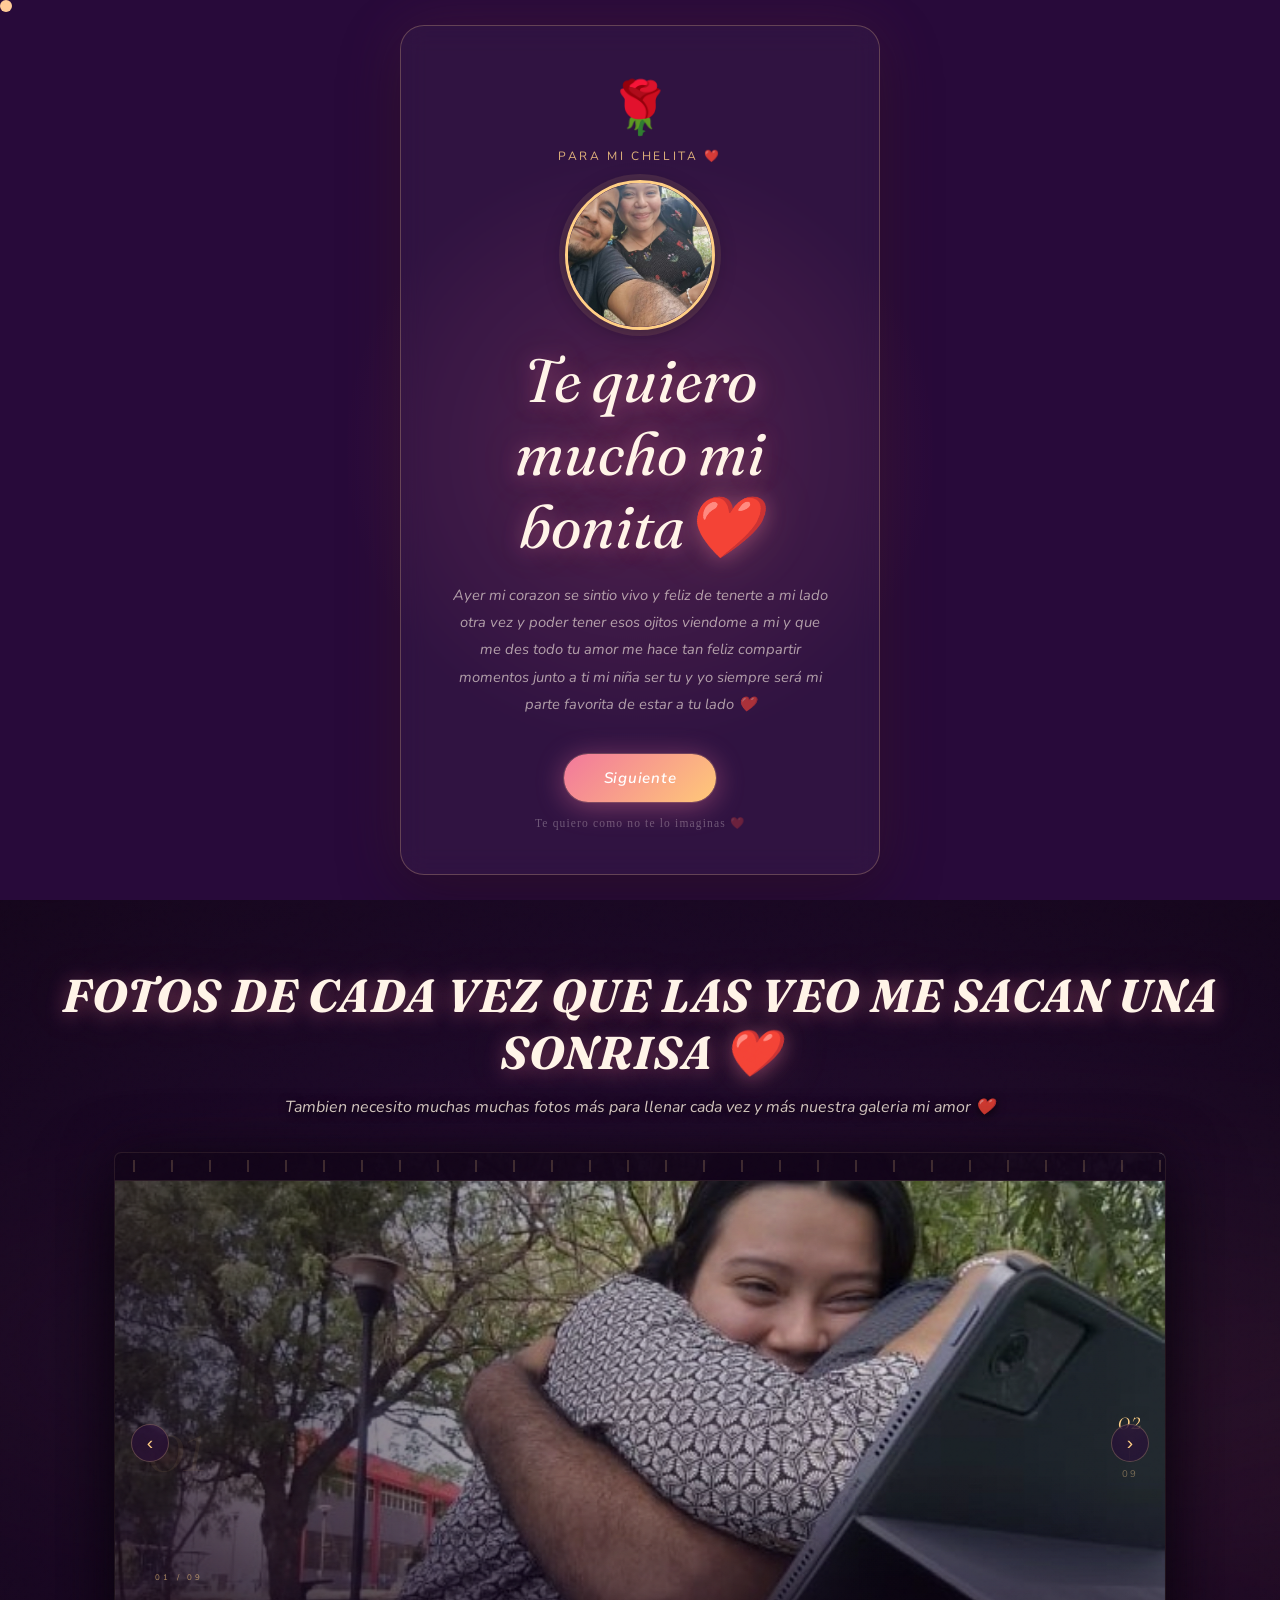
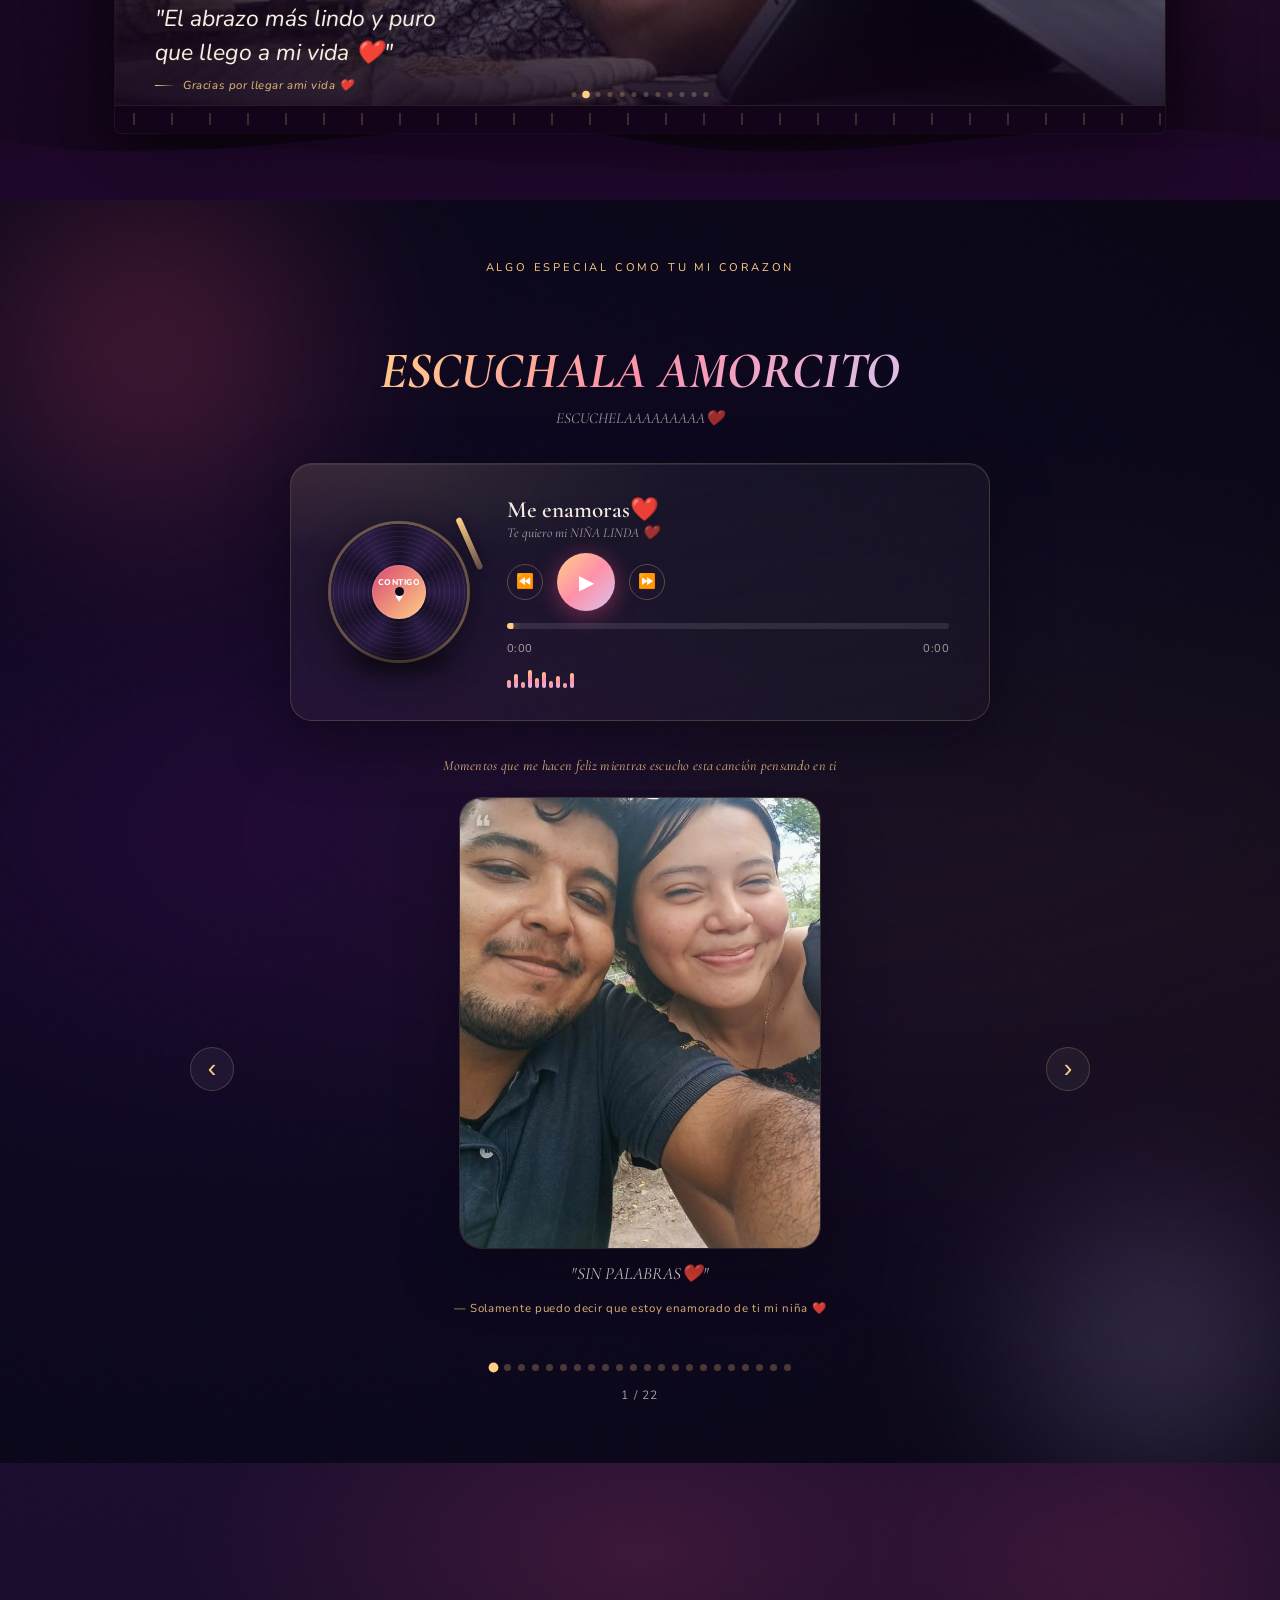
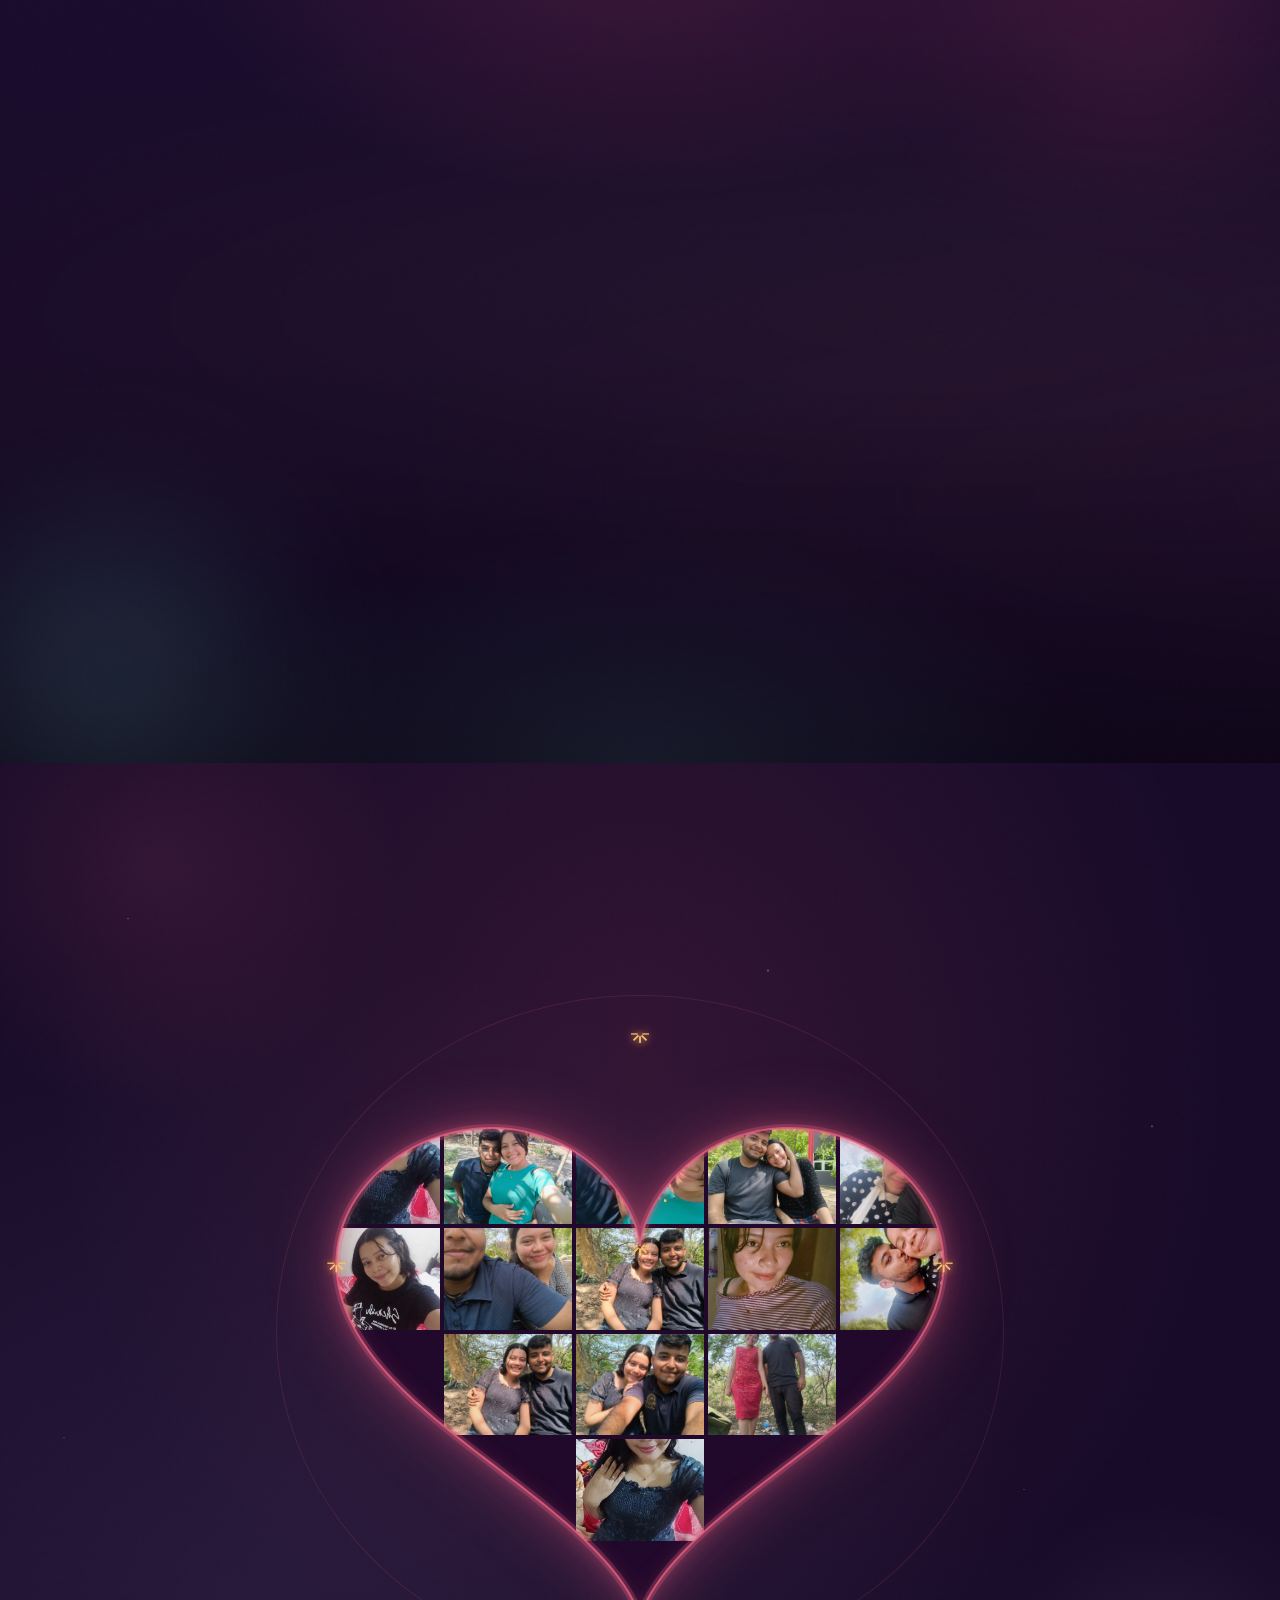
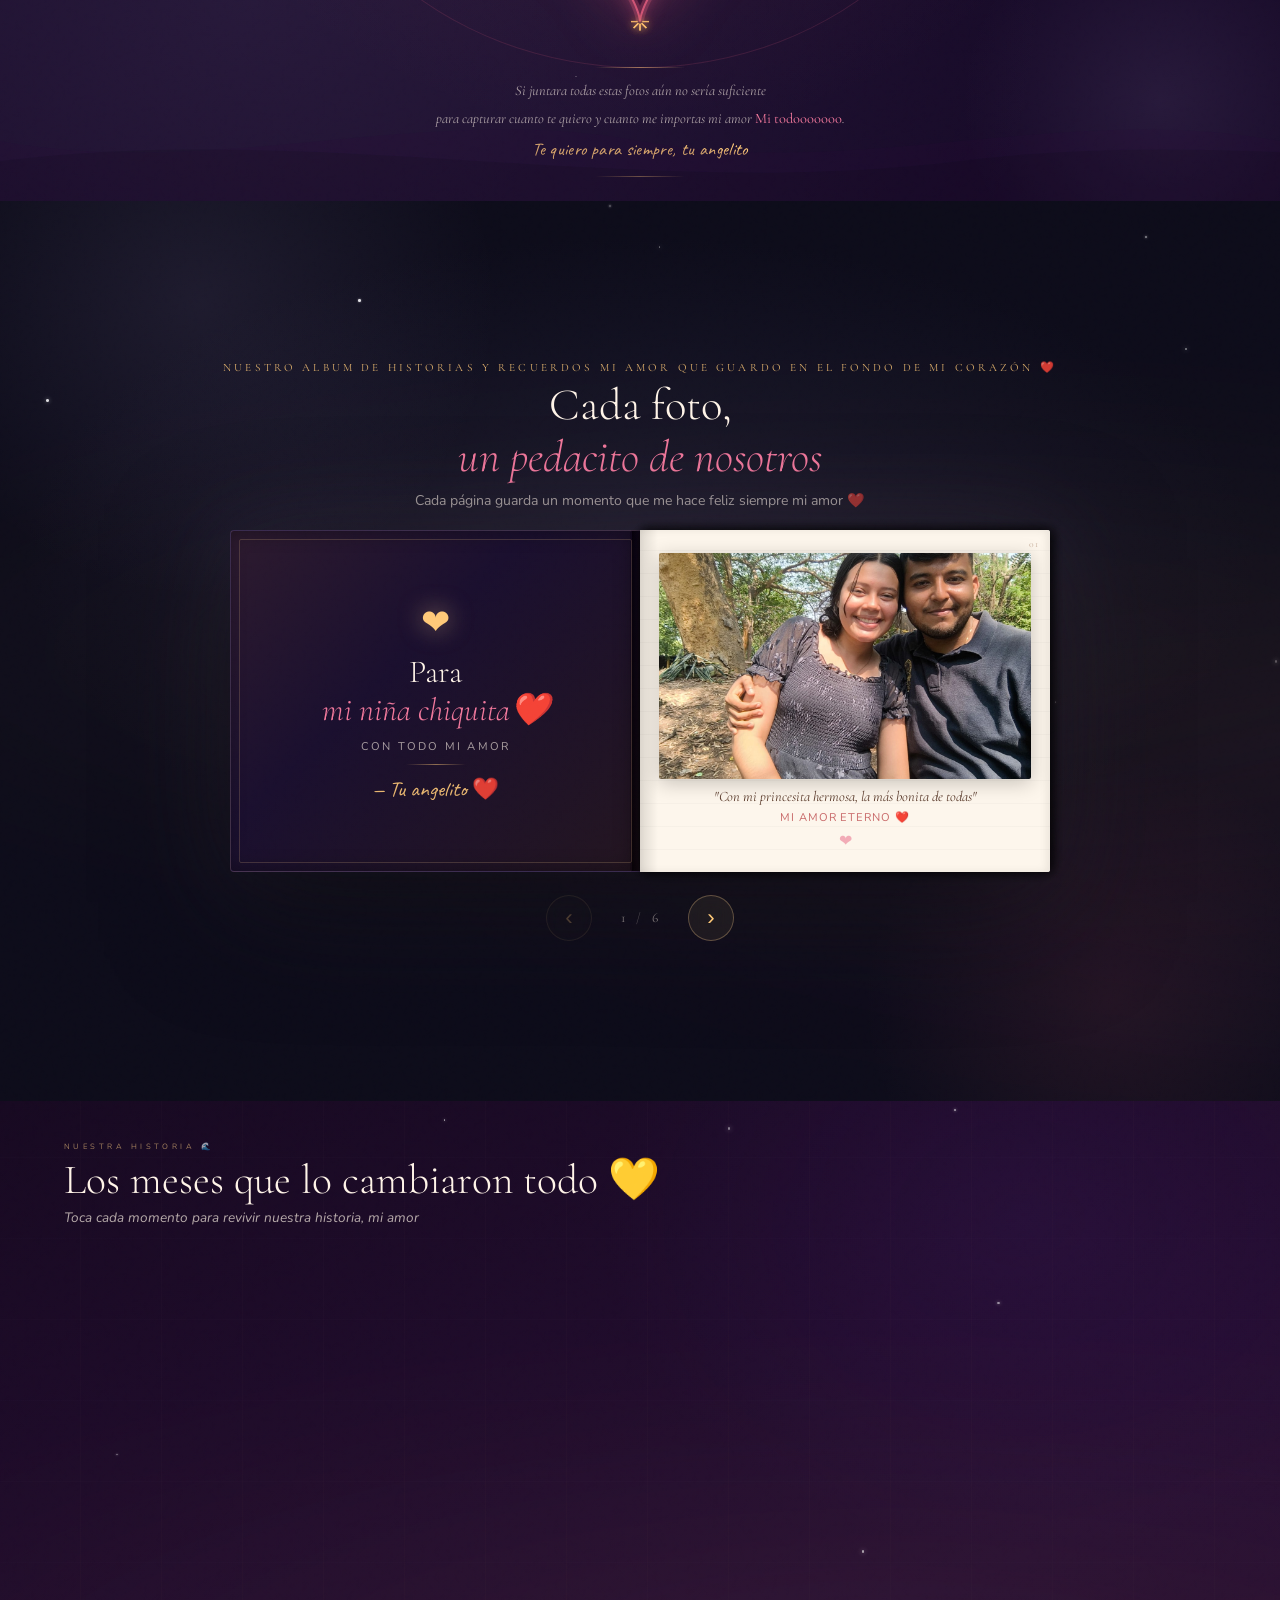
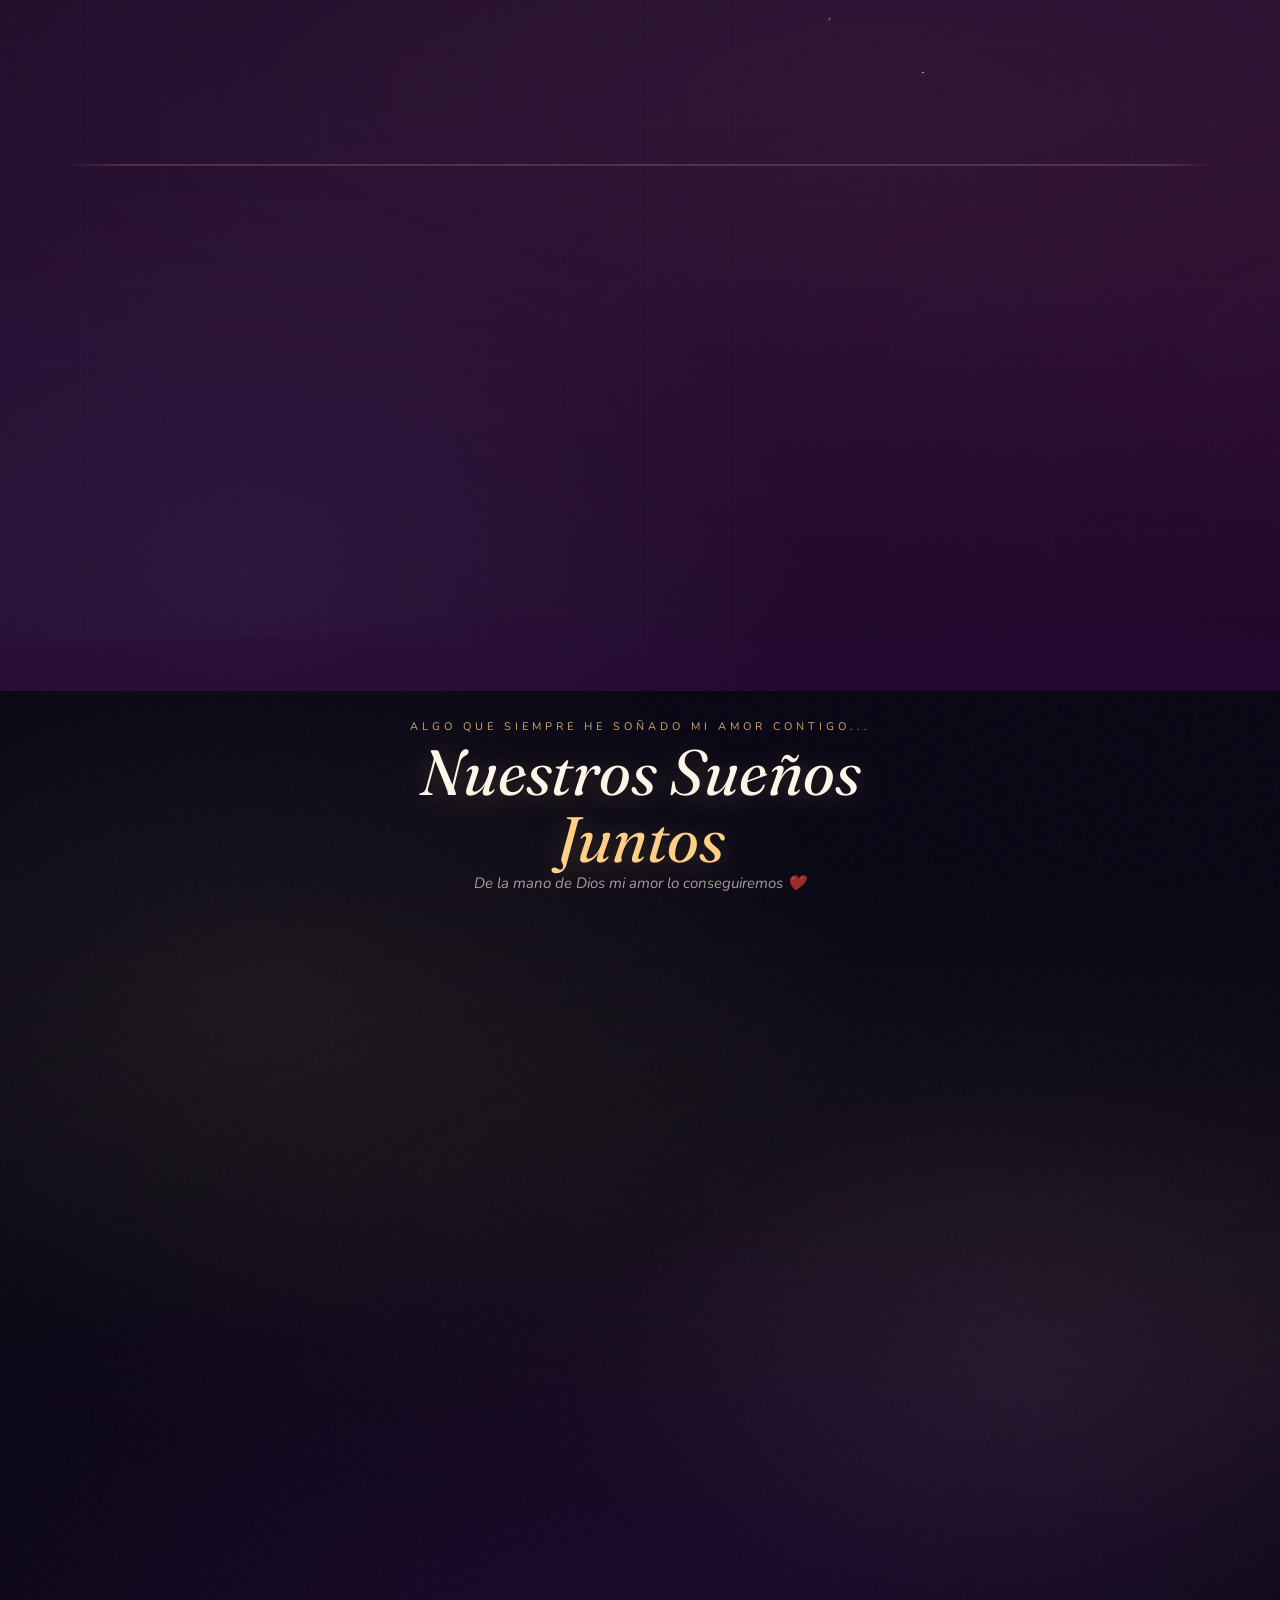
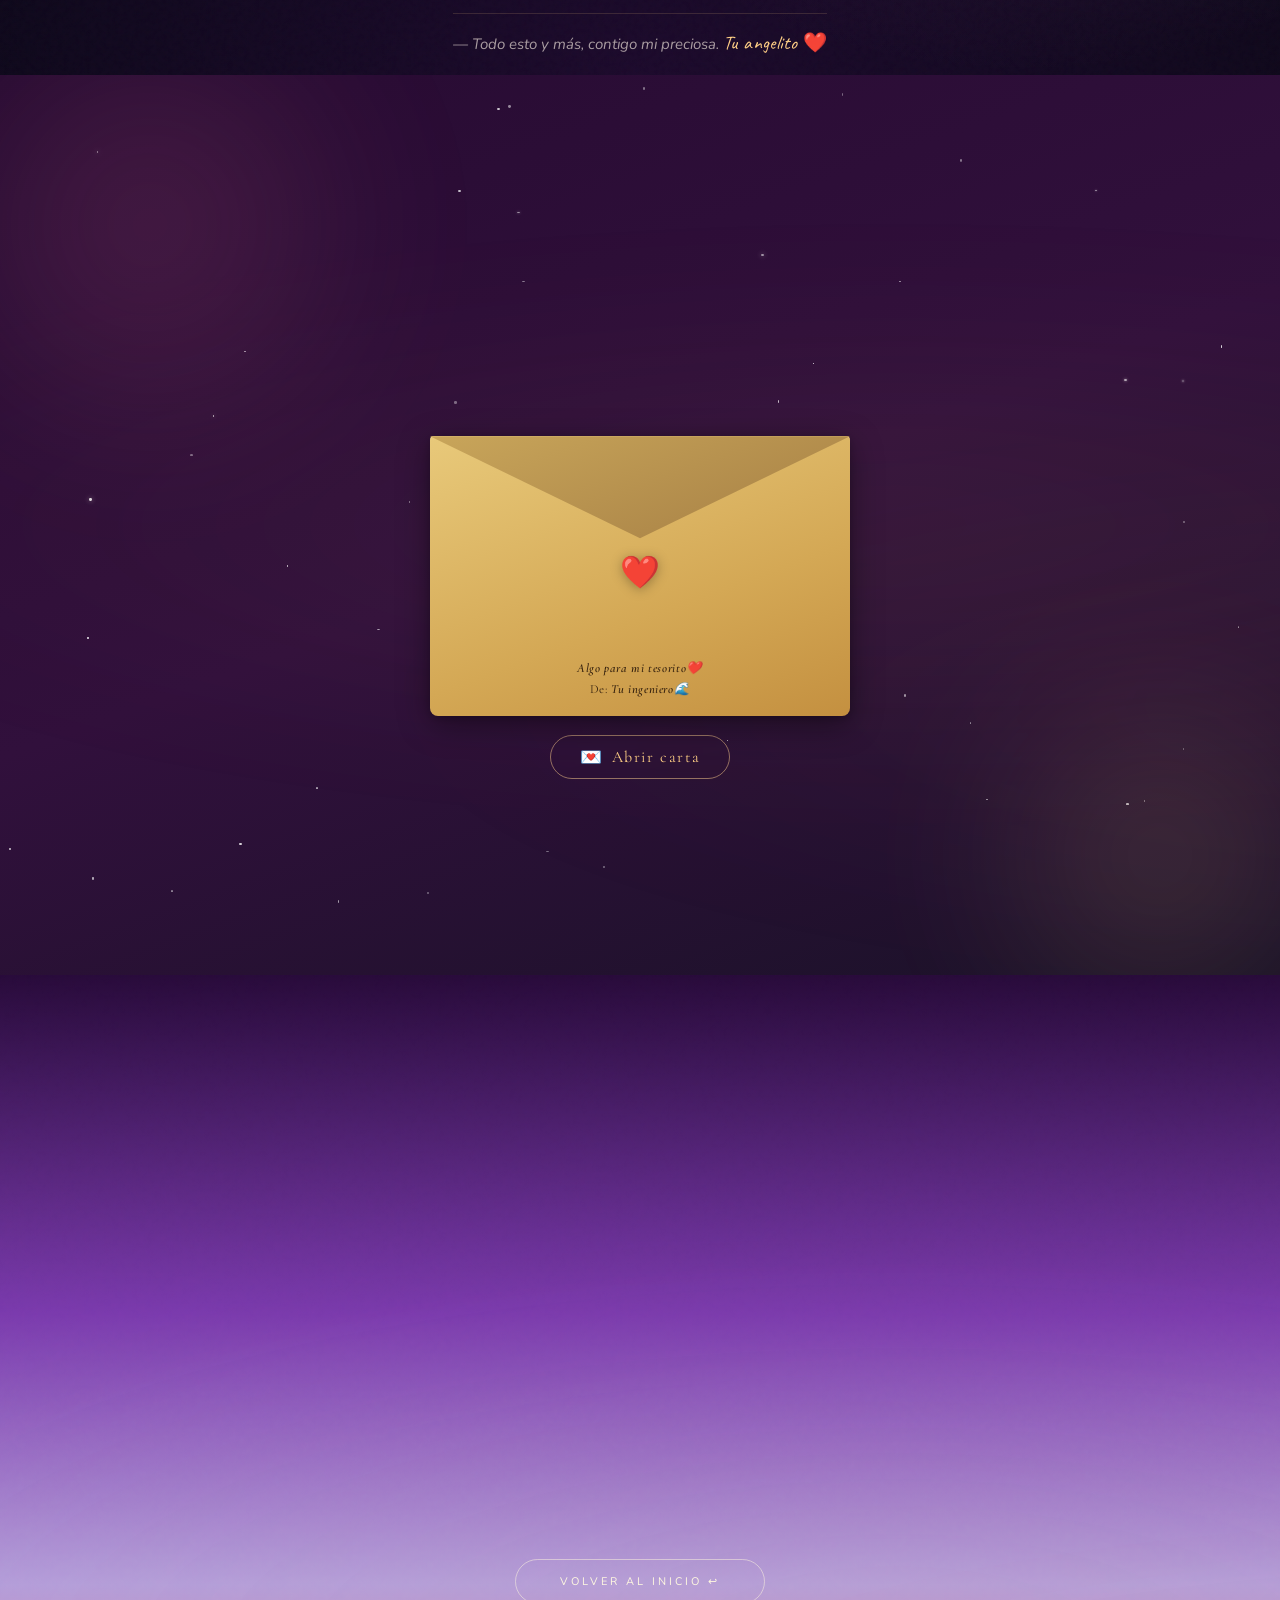
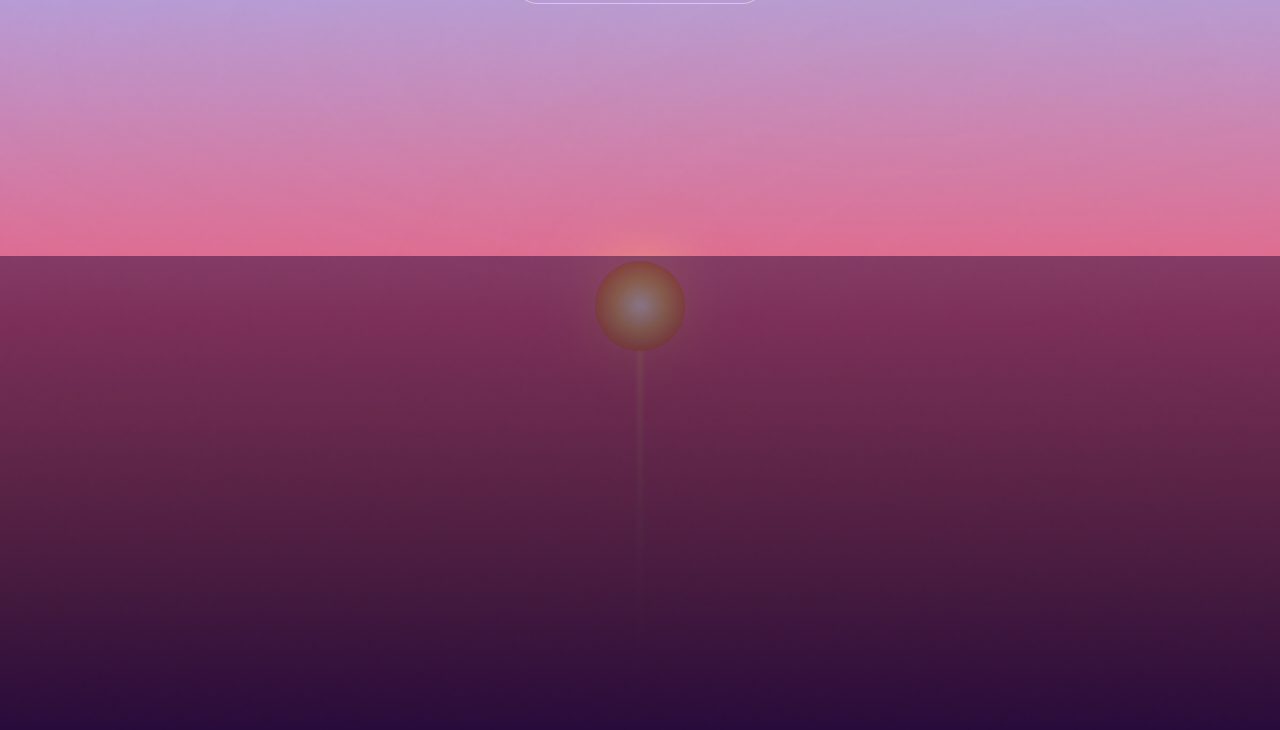
==== index.html @ a64af47b "Add files via upload" ====
<!DOCTYPE html>
<html lang="es">
<head>
<meta charset="UTF-8">
<meta name="viewport" content="width=device-width, initial-scale=1.0, viewport-fit=cover">
<title>Para mi noviecita Preciosa</title>
<link rel="preconnect" href="https://fonts.googleapis.com">
<link rel="preconnect" href="https://fonts.gstatic.com" crossorigin>
<link href="https://fonts.googleapis.com/css2?family=Fraunces:ital,wght@0,300;0,400;0,500;0,600;1,300;1,400;1,500;1,600&family=Cormorant+Garamond:ital,wght@0,300;0,400;0,600;1,300;1,400&family=Nunito:ital,wght@0,400;0,500;0,600;0,700;0,800;1,400&family=Caveat:wght@400;500;600;700&display=swap" rel="stylesheet" media="print" onload="this.media='all'">
<noscript><link href="https://fonts.googleapis.com/css2?family=Fraunces:ital,wght@0,300;0,400;0,500;0,600;1,300;1,400;1,500;1,600&family=Cormorant+Garamond:ital,wght@0,300;0,400;0,600;1,300;1,400&family=Nunito:ital,wght@0,400;0,500;0,600;0,700;0,800;1,400&family=Caveat:wght@400;500;600;700&display=swap" rel="stylesheet"></noscript>
<link rel="stylesheet" href="style.css">
</head>
<body>

<div id="welcome-screen">
  <div class="ws-hearts" id="wsHearts"></div>
  <div class="ws-glow"></div>
  <div class="ws-card">
    <span class="ws-rose">🌹</span>
    <div class="ws-label">Para mi chelita ❤️ </div>
    
    <div class="ws-photo-container">
      <img src="5m.jpeg" alt="Nuestra foto" class="ws-photo">
    </div>

    <h1 class="ws-title">Te quiero mucho mi bonita❤️ </h1>
    <p class="ws-msg">
Ayer mi corazon se  sintio vivo y feliz de tenerte a mi lado otra vez y poder tener esos ojitos viendome a mi y que me des todo tu amor 
me hace tan feliz compartir momentos junto a ti mi niña ser tu y yo siempre será mi parte favorita de estar a tu lado ❤️</p>
    <button class="ws-btn" onclick="enterSite()">Siguiente</button>
    <span class="ws-hint">Te quiero como no te lo imaginas ❤️</span>
  </div>
</div>

<div class="cursor" id="cursor"></div>
<div class="cursor-ring" id="cursorRing"></div>

<div id="progress"></div>

<div id="nav-dots">
  <div class="dot active" data-panel="0"></div>
  <div class="dot" data-panel="1"></div>
  <div class="dot" data-panel="2"></div>
  <div class="dot" data-panel="3"></div>
  <div class="dot" data-panel="4"></div>
  <div class="dot" data-panel="5"></div>
  <div class="dot" data-panel="6"></div>
  <div class="dot" data-panel="7"></div>
  <div class="dot" data-panel="8"></div>
  <div class="dot" data-panel="9"></div>
  <div class="dot" data-panel="10"></div>
</div>

<div id="panel-label">Algo especial de nosotros</div>

<div id="scroll-wheel"></div>

<div id="arrow-hint">Desliza ↓</div>

<div id="scroll-info">01 / 09</div>

<div id="floating-phrases"></div>

<canvas id="particles"></canvas>

<button class="aliento-btn" id="alientoBtn" type="button" aria-label="Un mensaje para ti">
  <span class="aliento-btn-heart">🤍</span>
</button>
<div class="aliento-hint" id="alientoHint">un mensaje para ti</div>

<!-- ✦ MINI REPRODUCTOR — nuestras canciones favoritas, siempre en la esquina ✦ -->
<div class="cmp-player" id="cmpPlayer" title="Tú me gustas">
  <button class="cmp-play" id="cmpPlayBtn" onclick="cmpTogglePlay()" type="button" aria-label="Reproducir o pausar nuestras canciones">
    <span id="cmpPlayIcon">▶</span>
  </button>
  <div class="cmp-info">
    <div class="cmp-eq paused" id="cmpEq"><span></span><span></span><span></span><span></span></div>
    <span class="cmp-title" id="cmpTitle">Tú me gustas</span>
  </div>
  <button class="cmp-next" id="cmpNextBtn" onclick="cmpNext()" type="button" aria-label="Cambiar de canción" title="Cambiar canción">⏭</button>
  <audio id="cmpAudio" preload="auto"></audio>
</div>

<div id="track">

  <section class="panel" id="p1">
    <div class="stars"></div>
    <div class="horizon-glow"></div>
    <svg class="ocean-wave" viewBox="0 0 1440 120" preserveAspectRatio="none" xmlns="http://www.w3.org/2000/svg">
      <path d="M0,60 C180,100 360,20 540,60 C720,100 900,20 1080,60 C1260,100 1350,40 1440,60 L1440,120 L0,120 Z" fill="rgba(28,10,16,0.78)"/>
      <path d="M0,80 C200,50 400,110 600,80 C800,50 1000,110 1200,80 C1300,65 1380,90 1440,80 L1440,120 L0,120 Z" fill="#1a0d14"/>
    </svg>

    <div class="shooting-star" style="top:12%;left:20%;animation-delay:0s;"></div>
    <div class="shooting-star" style="top:25%;left:55%;animation-delay:3s;"></div>
    <div class="shooting-star" style="top:8%;left:75%;animation-delay:7s;"></div>

    <div class="float-msg">✦ desde el primer momento ✦</div>
    
    <div class="p1-content">
      <div class="p1-text-side">
        <div class="eyebrow anim-char">✦ nuestra historia</div>
        <h1 class="hero-title">Para <em>ti,</em><br>Mi Psicologa Preciosa</h1>
        <p class="hero-sub">
Ya me siento feliz de poder verte otra vez y tenerte en mis brazos 🤍</p>
        
        <div class="counter-wrap">
          <div class="counter-item">
            <span class="counter-num" id="cnt-days">0</span>
            <span class="counter-label">días</span>
          </div>
          <div class="counter-sep">·</div>
          <div class="counter-item">
            <span class="counter-num" id="cnt-hours">0</span>
            <span class="counter-label">horas</span>
          </div>
          <div class="counter-sep">·</div>
          <div class="counter-item">
            <span class="counter-num" id="cnt-minutes">0</span>
            <span class="counter-label">minutos</span>
          </div>
          <div class="counter-sep">·</div>
          <div class="counter-item">
            <span class="counter-num" id="cnt-seconds">0</span>
            <span class="counter-label">segundos</span>
          </div>
        </div>
        <div class="start-date">juntos desde <span id="start-label">— edita la fecha —</span></div>

        <div class="mini-hearts-wrap reveal-up" style="animation-delay:1.1s">
          <div class="mini-hearts-label">Fotitos con mi niña</div>
          <div class="mini-hearts-row">
            <button class="mini-heart-photo" type="button" onclick="miniHeartMsg()" aria-label="Ver mensaje">
              <img loading="lazy" src="novia1.jpeg" alt="" onerror="this.onerror=null;this.src='https://placehold.co/120x120/170a28/ffcf85?text=❤️'">
              <span class="mhp-heart">♥</span>
            </button>
            <button class="mini-heart-photo" type="button" onclick="miniHeartMsg()" aria-label="Ver mensaje">
              <img loading="lazy" src="hy.jpeg" alt="" onerror="this.onerror=null;this.src='https://placehold.co/120x120/170a28/ffcf85?text=❤️'">
              <span class="mhp-heart">♥</span>
            </button>
            <button class="mini-heart-photo" type="button" onclick="miniHeartMsg()" aria-label="Ver mensaje">
              <img loading="lazy" src="co.jpeg" alt="" onerror="this.onerror=null;this.src='https://placehold.co/120x120/170a28/ffcf85?text=❤️'">
              <span class="mhp-heart">♥</span>
            </button>
            <button class="mini-heart-photo" type="button" onclick="miniHeartMsg()" aria-label="Ver mensaje">
              <img loading="lazy" src="chi.jpeg" alt="" onerror="this.onerror=null;this.src='https://placehold.co/120x120/170a28/ffcf85?text=❤️'">
              <span class="mhp-heart">♥</span>
            </button>
          </div>
        </div>

        <div class="orbit-ring-wrap">
          <div class="orbit-ring" id="orbit">
            <span class="orbit-word" style="--i:0">amor</span>
            <span class="orbit-word" style="--i:1">risa</span>
            <span class="orbit-word" style="--i:2">mar</span>
            <span class="orbit-word" style="--i:3">fe</span>
            <span class="orbit-word" style="--i:4">tú</span>
            <span class="orbit-word" style="--i:5">siempre</span>
          </div>
        </div>
      </div>

      <div class="p1-photo-side">
          <div class="p1-photo-frame">
            <video src="bonito.mp4" autoplay loop muted playsinline class="p1-video"></video>
            <div class="p1-photo-shine"></div>
          </div>
        </div>
    </div>
  </section>

  <section class="panel" id="p2">
    <h2 class="titulo-sonrisa"> FOTOS DE CADA VEZ QUE LAS VEO ME SACAN UNA SONRISA ❤️ </h2>
   <p class="texto-romantico">
Tambien necesito muchas muchas fotos más para llenar cada vez y más nuestra galeria mi amor ❤️</p>
    <div class="carousel-container">
        <div class="filmstrip-bar" id="filmTop"></div>
        <div class="carousel-track" id="carouselTrack">
            <div class="slide"><div class="slide-inner"><div class="photo-frame"><img loading="lazy" src="mirando.jpeg" alt=""></div><div class="slide-text-side"><div class="slide-num-big">01</div><div class="slide-counter-tag">01 / 09</div><div class="slide-phrase"><p>"Admirandote como el primer dia, completamente enamorado tuyo ❤️"</p><div class="slide-phrase-sub">Gracias por cada mes por cada abrazo por cada accion gracias por todo❤️</div></div></div></div></div>    
          <div class="slide"><div class="slide-inner"><div class="photo-frame"><img loading="lazy" src="chi.jpeg" alt=""></div><div class="slide-text-side"><div class="slide-num-big">01</div><div class="slide-counter-tag">01 / 09</div><div class="slide-phrase"><p>"El abrazo más lindo y puro que llego a mi vida ❤️"</p><div class="slide-phrase-sub">Gracias por llegar ami vida ❤️</div></div></div></div></div>   
          <div class="slide"><div class="slide-inner"><div class="photo-frame"><img loading="lazy" src="co.jpeg" alt=""></div><div class="slide-text-side"><div class="slide-num-big">01</div><div class="slide-counter-tag">01 / 09</div><div class="slide-phrase"><p>"Feliz siempre mi amor a tu ladooo ❤️"</p><div class="slide-phrase-sub">La mejor sin duda alguna❤️</div></div></div></div></div>  
          <div class="slide"><div class="slide-inner"><div class="photo-frame"><img loading="lazy" src="novia1.jpeg" alt=""></div><div class="slide-text-side"><div class="slide-num-big">01</div><div class="slide-counter-tag">01 / 09</div><div class="slide-phrase"><p>"Con mi princesita hermosa ❤️"</p><div class="slide-phrase-sub">ERES LO MEJOR DE MI VIDA ❤️</div></div></div></div></div>
            <div class="slide"><div class="slide-inner"><div class="photo-frame"><img loading="lazy" src="novia2.jpeg" alt=""></div><div class="slide-text-side"><div class="slide-num-big">02</div><div class="slide-counter-tag">02 / 09</div><div class="slide-phrase"><p>"Esa sonrisa me encanta, feliz siempre la quiero ver ❤️"</p><div class="slide-phrase-sub">Encantado contigo ❤️</div></div></div></div></div>
            <div class="slide"><div class="slide-inner"><div class="photo-frame"><img loading="lazy" src="bebe.jpeg" alt=""></div><div class="slide-text-side"><div class="slide-num-big">03</div><div class="slide-counter-tag">03 / 09</div><div class="slide-phrase"><p>"Con mi niña chiquita❤️"</p><div class="slide-phrase-sub">amooooo ❤️</div></div></div></div></div>
            <div class="slide"><div class="slide-inner"><div class="photo-frame"><img loading="lazy" src="lb.jpeg" alt=""></div><div class="slide-text-side"><div class="slide-num-big">04</div><div class="slide-counter-tag">04 / 09</div><div class="slide-phrase"><p>"Esos labioooos huy ❤️"</p><div class="slide-phrase-sub">Me encantan❤️</div></div></div></div></div>
            <div class="slide"><div class="slide-inner"><div class="photo-frame"><img loading="lazy" src="hy.jpeg" alt=""></div><div class="slide-text-side"><div class="slide-num-big">05</div><div class="slide-counter-tag">05 / 09</div><div class="slide-phrase"><p>"Con mi novia lindota ❤️"</p><div class="slide-phrase-sub">Así siempre, amor ❤️</div></div></div></div></div>
            <div class="slide"><div class="slide-inner"><div class="photo-frame"><img loading="lazy" src="hy2.jpeg" alt=""></div><div class="slide-text-side"><div class="slide-num-big">06</div><div class="slide-counter-tag">06 / 09</div><div class="slide-phrase"><p>"Tus caricias me encantan amor mío ❤️"</p><div class="slide-phrase-sub">Mi lugar más feliz ❤️</div></div></div></div></div>
            <div class="slide"><div class="slide-inner"><div class="photo-frame"><img loading="lazy" src="cita.jpeg" alt=""></div><div class="slide-text-side"><div class="slide-num-big">07</div><div class="slide-counter-tag">07 / 09</div><div class="slide-phrase"><p>"A tu lado feliz como un niñoooo ❤️"</p><div class="slide-phrase-sub">Juntitos siempre ❤️</div></div></div></div></div>
            <div class="slide"><div class="slide-inner"><div class="photo-frame"><img loading="lazy" src="7.jpeg" alt=""></div><div class="slide-text-side"><div class="slide-num-big">08</div><div class="slide-counter-tag">08 / 09</div><div class="slide-phrase"><p>"Eres la razón más bonita de mis días"</p><div class="slide-phrase-sub">cada momento contigo</div></div></div></div></div>
            <div class="slide"><div class="slide-inner"><div class="photo-frame"><img loading="lazy" src="rebe4.jpeg" alt=""></div><div class="slide-text-side"><div class="slide-num-big">09</div><div class="slide-counter-tag">09 / 09</div><div class="slide-phrase"><p>"Esos ojitos me matan solo con verlos"</p><div class="slide-phrase-sub">me enamoran cada día 🌅</div></div></div></div></div>
        </div>
        <div class="filmstrip-bar" id="filmBottom"></div>
        <div class="carousel-side-indicator">
          <span class="ind-current" id="indCurrent">01</span>
          <div class="ind-sep"></div>
          <span class="ind-total">09</span>
        </div>
        <button class="carousel-btn prev" id="prevBtn" aria-label="Anterior">‹</button>
        <button class="carousel-btn next" id="nextBtn" aria-label="Siguiente">›</button>
        <div class="carousel-dots" id="carouselDots"></div>
    </div>
  </section>

  <!-- ✦ PANEL CARRUSEL MUSICAL ✦ -->
  <section class="panel" id="p-music-carousel">
    <!-- Fondo de partículas de corazones -->
    <div class="mc-bg">
      <div class="mc-glow mc-glow-1"></div>
      <div class="mc-glow mc-glow-2"></div>
      <div class="mc-hearts-float" id="mcHeartsFloat"></div>
    </div>

    <div class="mc-wrapper">

      <!-- ENCABEZADO -->
      <div class="mc-header">
        <div class="mc-eyebrow">Algo especial como tu mi corazon </div>
        <h2 class="mc-title"><br><em>ESCUCHALA AMORCITO</em></h2>
        <p class="mc-sub">ESCUCHELAAAAAAAAA❤️</p>
      </div>

      <!-- REPRODUCTOR CENTRAL -->
      <div class="mc-player-row">
        <div class="mc-vinyl-wrap" id="mcVinylWrap">
          <div class="mc-vinyl" id="mcVinyl">
            <div class="mc-vinyl-label">
              <span class="mc-vinyl-title">Contigo</span>
              <span class="mc-vinyl-heart">♥</span>
            </div>
            <div class="mc-vinyl-hole"></div>
          </div>
          <div class="mc-vinyl-shadow"></div>
        </div>

        <div class="mc-controls-col">
          <div class="mc-song-info">
            <div class="mc-song-title">Me enamoras❤️</div>
            <div class="mc-song-artist">Te quiero mi NIÑA LINDA ❤️</div>
          </div>

          <audio id="mcAudio" src="menamora.mp3" preload="metadata"></audio>

          <div class="mc-btns">
            <button class="mc-skip" onclick="mcSkip(-10)" title="Retroceder 10s">⏪</button>
            <button class="mc-play-btn" id="mcPlayBtn" onclick="mcTogglePlay()">
              <span class="mc-play-icon" id="mcPlayIcon">▶</span>
            </button>
            <button class="mc-skip" onclick="mcSkip(10)" title="Adelantar 10s">⏩</button>
          </div>

          <div class="mc-progress-wrap" id="mcProgressWrap" onclick="mcSetProgress(event)">
            <div class="mc-progress-bar" id="mcProgressBar"></div>
            <div class="mc-progress-thumb" id="mcProgressThumb"></div>
          </div>
          <div class="mc-time-row">
            <span id="mcTimeCurrent">0:00</span>
            <span id="mcTimeTotal">0:00</span>
          </div>

          <!-- Barras de ecualizador animadas -->
          <div class="mc-eq" id="mcEq">
            <span></span><span></span><span></span><span></span><span></span>
            <span></span><span></span><span></span><span></span><span></span>
          </div>
        </div>
      </div>

      <!-- CARRUSEL DE FOTOS -->
      <div class="mc-carousel-section">
        <div class="mc-carousel-label">Momentos que me hacen feliz mientras escucho esta canción pensando en ti</div>

        <div class="mc-carousel-outer">
          <button class="mc-nav mc-nav-prev" id="mcPrev" onclick="mcSlide(-1)">‹</button>

          <div class="mc-carousel-viewport" id="mcViewport">
            <div class="mc-carousel-track" id="mcTrack">




                <!-- FOTO 1 — reemplaza "mc1.jpeg" con tu nombre de archivo -->
              <div class="mc-slide">
                <div class="mc-frame">
                  <img loading="lazy" src="5m2.jpeg" alt="" onerror="this.onerror=null;this.src='https://placehold.co/400x500/170a28/ffcf85?text=📸+Tu+foto'">
                  <div class="mc-frame-shine"></div>
                </div>
                <div class="mc-caption">"SIN PALABRAS❤️"</div>
                <div class="mc-caption-sub">— Solamente puedo decir que estoy enamorado de ti mi niña ❤️</div>
              </div> 


               <!-- FOTO 1 — reemplaza "mc1.jpeg" con tu nombre de archivo -->
              <div class="mc-slide">
                <div class="mc-frame">
                  <img loading="lazy" src="anaranjado.jpeg" alt="" onerror="this.onerror=null;this.src='https://placehold.co/400x500/170a28/ffcf85?text=📸+Tu+foto'">
                  <div class="mc-frame-shine"></div>
                </div>
                <div class="mc-caption">"Ese vestido me dejo sin palabras ❤️"</div>
                <div class="mc-caption-sub">— todo te queda maravilloso❤️</div>
              </div> 


               <!-- FOTO 1 — reemplaza "mc1.jpeg" con tu nombre de archivo -->
              <div class="mc-slide">
                <div class="mc-frame">
                  <img loading="lazy" src="mirandoaminiña.jpeg" alt="" onerror="this.onerror=null;this.src='https://placehold.co/400x500/170a28/ffcf85?text=📸+Tu+foto'">
                  <div class="mc-frame-shine"></div>
                </div>
                <div class="mc-caption">"Admirando a la hermosura de mi novia❤️"</div>
                <div class="mc-caption-sub">— te quiero mi niña ❤️</div>
              </div> 


               <!-- FOTO 1 — reemplaza "mc1.jpeg" con tu nombre de archivo -->
              <div class="mc-slide">
                <div class="mc-frame">
                  <img loading="lazy" src="besos.jpeg" alt="" onerror="this.onerror=null;this.src='https://placehold.co/400x500/170a28/ffcf85?text=📸+Tu+foto'">
                  <div class="mc-frame-shine"></div>
                </div>
                <div class="mc-caption">"No me cansare nunca de darte beshitos mi niña❤️"</div>
                <div class="mc-caption-sub">— te quiero mi tesorito❤️</div>
              </div> 

              <!-- FOTO 1 — reemplaza "mc1.jpeg" con tu nombre de archivo -->
              <div class="mc-slide">
                <div class="mc-frame">
                  <img loading="lazy" src="sonriente.jpeg" alt="" onerror="this.onerror=null;this.src='https://placehold.co/400x500/170a28/ffcf85?text=📸+Tu+foto'">
                  <div class="mc-frame-shine"></div>
                </div>
                <div class="mc-caption">"Si mi niña es feliz yo soy el triple de feliz ❤️"</div>
                <div class="mc-caption-sub">— te quiero mi tesorito❤️</div>
              </div>

   <!-- FOTO 1 — reemplaza "mc1.jpeg" con tu nombre de archivo -->
              <div class="mc-slide">
                <div class="mc-frame">
                  <img loading="lazy" src="enamorado.jpeg" alt="" onerror="this.onerror=null;this.src='https://placehold.co/400x500/170a28/ffcf85?text=📸+Tu+foto'">
                  <div class="mc-frame-shine"></div>
                </div>
                <div class="mc-caption">"Mi niña que me hace tan feliz en mi vida❤️"</div>
                <div class="mc-caption-sub">— te quiero tantoooo amorque las palabras se quedan cortas ❤️</div>
              </div>

              <!-- FOTO 1 — reemplaza "mc1.jpeg" con tu nombre de archivo -->
              <div class="mc-slide">
                <div class="mc-frame">
                  <img loading="lazy" src="n.jpeg" alt="" onerror="this.onerror=null;this.src='https://placehold.co/400x500/170a28/ffcf85?text=📸+Tu+foto'">
                  <div class="mc-frame-shine"></div>
                </div>
                <div class="mc-caption">"Mi solecito que ilumina mi vida ❤️"</div>
                <div class="mc-caption-sub">— te quiero tantoooo ❤️</div>
              </div>

               <!-- FOTO 1 — reemplaza "mc1.jpeg" con tu nombre de archivo -->
              <div class="mc-slide">
                <div class="mc-frame">
                  <img loading="lazy" src="mividabonita.jpg" alt="" onerror="this.onerror=null;this.src='https://placehold.co/400x500/170a28/ffcf85?text=📸+Tu+foto'">
                  <div class="mc-frame-shine"></div>
                </div>
                <div class="mc-caption">"No te soltaré la mano nunca mi amorcito ❤️"</div>
                <div class="mc-caption-sub">— te quiero mi psicologa❤️</div>
              </div>
              
               <!-- FOTO 1 — reemplaza "mc1.jpeg" con tu nombre de archivo -->
              <div class="mc-slide">
                <div class="mc-frame">
                  <img loading="lazy" src="gusta.jpeg" alt="" onerror="this.onerror=null;this.src='https://placehold.co/400x500/170a28/ffcf85?text=📸+Tu+foto'">
                  <div class="mc-frame-shine"></div>
                </div>
                <div class="mc-caption">"Claramente encontre la que me gusta muchote y me hace taaaan feliz ❤️"</div>
                <div class="mc-caption-sub">— te quiero mi princesita❤️</div>
              </div>

               <!-- FOTO 1 — reemplaza "mc1.jpeg" con tu nombre de archivo -->
              <div class="mc-slide">
                <div class="mc-frame">
                  <img loading="lazy" src="ch.jpeg" alt="" onerror="this.onerror=null;this.src='https://placehold.co/400x500/170a28/ffcf85?text=📸+Tu+foto'">
                  <div class="mc-frame-shine"></div>
                </div>
                <div class="mc-caption">"Esos ojitos quiero ver el resto de mi vida❤️"</div>
                <div class="mc-caption-sub">— te quiero mi bonita❤️</div>
              </div>

               <!-- FOTO 1 — reemplaza "mc1.jpeg" con tu nombre de archivo -->
              <div class="mc-slide">
                <div class="mc-frame">
                  <img loading="lazy" src="babi.jpeg" alt="" onerror="this.onerror=null;this.src='https://placehold.co/400x500/170a28/ffcf85?text=📸+Tu+foto'">
                  <div class="mc-frame-shine"></div>
                </div>
                <div class="mc-caption">"Con el amor de mi vida ❤️"</div>
                <div class="mc-caption-sub">— te quiero mi bella niña ❤️</div>
              </div>

               <!-- FOTO 1 — reemplaza "mc1.jpeg" con tu nombre de archivo -->
              <div class="mc-slide">
                <div class="mc-frame">
                  <img loading="lazy" src="anillo.jpeg" alt="" onerror="this.onerror=null;this.src='https://placehold.co/400x500/170a28/ffcf85?text=📸+Tu+foto'">
                  <div class="mc-frame-shine"></div>
                </div>
                <div class="mc-caption">"Que regalote me diste mi amor estas siendo la primera en todooooo ❤️"</div>
                <div class="mc-caption-sub">— te quiero mi amorcito ❤️</div>
              </div>
              
              <!-- FOTO 1 — reemplaza "mc1.jpeg" con tu nombre de archivo -->
              <div class="mc-slide">
                <div class="mc-frame">
                  <img loading="lazy" src="mj.jpeg" alt="" onerror="this.onerror=null;this.src='https://placehold.co/400x500/170a28/ffcf85?text=📸+Tu+foto'">
                  <div class="mc-frame-shine"></div>
                </div>
                <div class="mc-caption">"Pero amoooor no me mire asi que me deja loquito❤️"</div>
                <div class="mc-caption-sub">— te quiero mi corazon ❤️</div>
              </div>

               <!-- FOTO 1 — reemplaza "mc1.jpeg" con tu nombre de archivo -->
              <div class="mc-slide">
                <div class="mc-frame">
                  <img loading="lazy" src="mivida.jpeg" alt="" onerror="this.onerror=null;this.src='https://placehold.co/400x500/170a28/ffcf85?text=📸+Tu+foto'">
                  <div class="mc-frame-shine"></div>
                </div>
                <div class="mc-caption">"Con la mujer que me hace el hombre más feliz ❤️"</div>
                <div class="mc-caption-sub">— te quiero mi bonita ❤️</div>
              </div>

               <div class="mc-slide">
                <div class="mc-frame">
                  <img loading="lazy" src="felicidad.jpeg" alt="" onerror="this.onerror=null;this.src='https://placehold.co/400x500/170a28/ffcf85?text=📸+Tu+foto'">
                  <div class="mc-frame-shine"></div>
                </div>
                <div class="mc-caption">"TU FELICIDAD ES MI MEJOR REGALO EN LA VIDA CORAZÓN❤️"</div>
                <div class="mc-caption-sub">— mi amor ❤️</div>
              </div>

              <!-- FOTO 1 — reemplaza "mc1.jpeg" con tu nombre de archivo -->
              <div class="mc-slide">
                <div class="mc-frame">
                  <img loading="lazy" src="ojitos.jpeg" alt="" onerror="this.onerror=null;this.src='https://placehold.co/400x500/170a28/ffcf85?text=📸+Tu+foto'">
                  <div class="mc-frame-shine"></div>
                </div>
                <div class="mc-caption">"Esos lindos ojitos de mi niña hermosa me encantan los amooo❤️"</div>
                <div class="mc-caption-sub">— mi amor ❤️</div>
              </div>

              <div class="mc-slide">
                <div class="mc-frame">
                  <img loading="lazy" src="feliz.jpeg" alt="" onerror="this.onerror=null;this.src='https://placehold.co/400x500/170a28/ffcf85?text=📸+Tu+foto'">
                  <div class="mc-frame-shine"></div>
                </div>
                <div class="mc-caption">"A tu lado soy mejor ❤️"</div>
                <div class="mc-caption-sub">— mi tesoro ❤️</div>
              </div>

              <div class="mc-slide">
                <div class="mc-frame">
                  <img loading="lazy" src="minv.jpeg" alt="" onerror="this.onerror=null;this.src='https://placehold.co/400x500/170a28/ffcf85?text=📸+Tu+foto'">
                  <div class="mc-frame-shine"></div>
                </div>
                <div class="mc-caption">"Eres todo lo que quiero en mi vida ❤️"</div>
                <div class="mc-caption-sub">— mi amor ❤️</div>
              </div>

              <!-- FOTO 2 -->
              <div class="mc-slide">
                <div class="mc-frame">
                  <img loading="lazy" src="novia1.jpeg" alt="" onerror="this.onerror=null;this.src='https://placehold.co/400x500/170a28/ffcf85?text=📸+Tu+foto'">
                  <div class="mc-frame-shine"></div>
                </div>
                <div class="mc-caption">"Cada vez que te veo mi estados de animos cambian eres mi lugar favorito para estar ❤️"</div>
                <div class="mc-caption-sub">— siempre así juntos❤️</div>
              </div>

              <!-- FOTO 3 -->
              <div class="mc-slide">
                <div class="mc-frame">
                  <img loading="lazy" src="brillo.jpeg" alt="" onerror="this.onerror=null;this.src='https://placehold.co/400x500/170a28/ffcf85?text=📸+Tu+foto'">
                  <div class="mc-frame-shine"></div>
                </div>
                <div class="mc-caption">"Daría lo que fuera por que esos ojitos brillen con esa intensidad siempre ❤️"</div>
                <div class="mc-caption-sub">— mi princesita ❤️</div>
              </div>

              <!-- FOTO 4 -->
              <div class="mc-slide">
                <div class="mc-frame">
                  <img loading="lazy" src="novia2.jpeg" alt="" onerror="this.onerror=null;this.src='https://placehold.co/400x500/170a28/ffcf85?text=📸+Tu+foto'">
                  <div class="mc-frame-shine"></div>
                </div>
                <div class="mc-caption">"Mi niña chiquita, mi todo ❤️"</div>
                <div class="mc-caption-sub">— te quiero tanto ❤️</div>
              </div>

              <!-- FOTO 5 -->
              <div class="mc-slide">
                <div class="mc-frame">
                  <img loading="lazy" src="rebe4.jpeg" alt="" onerror="this.onerror=null;this.src='https://placehold.co/400x500/170a28/ffcf85?text=📸+Tu+foto'">
                  <div class="mc-frame-shine"></div>
                </div>
                <div class="mc-caption">"Los bellos ojitos de mi bella novia ❤️"</div>
                <div class="mc-caption-sub">— me enamoran cada día 🌅</div>
              </div>


            </div>
          </div>

          <button class="mc-nav mc-nav-next" id="mcNext" onclick="mcSlide(1)">›</button>
        </div>

        <!-- Puntos indicadores -->
        <div class="mc-dots" id="mcDots"></div>

        <!-- Contador de fotos -->
        <div class="mc-counter"><span id="mcCurrent">1</span> / <span id="mcTotal">6</span></div>
      </div>

    </div>
  </section>

  <!-- ✦ PANEL ROSA QUE FLORECE ✦ -->
  <section class="panel" id="p-rosa">
    <div class="rs-bg">
      <div class="rs-glow rs-glow-1"></div>
      <div class="rs-glow rs-glow-2"></div>
      <div class="rs-petals-float" id="rsPetalsFloat"></div>
    </div>

    <div class="rs-wrapper">

      <div class="rs-header reveal-up">
        <div class="rs-eyebrow">Tu eres mi florecita amorcito que me encanta como eres y cada dia te vez 
          radiante ❤️
            <p class="mc-sub">TE QUIERO MUCHO MI AMOR ❤️</p>
        </div>
      </div>

      

      <div class="rs-reveal" id="rsReveal">
        <div class="rs-bloom">
          <div class="rs-bloom-flower" id="rsBloomFlower">
            <div class="rs-bloom-petal-outer" style="--a:0deg;   --d:1.55s"></div>
            <div class="rs-bloom-petal-outer" style="--a:30deg;  --d:1.63s"></div>
            <div class="rs-bloom-petal-outer" style="--a:60deg;  --d:1.58s"></div>
            <div class="rs-bloom-petal-outer" style="--a:90deg;  --d:1.68s"></div>
            <div class="rs-bloom-petal-outer" style="--a:120deg; --d:1.60s"></div>
            <div class="rs-bloom-petal-outer" style="--a:150deg; --d:1.72s"></div>
            <div class="rs-bloom-petal-outer" style="--a:180deg; --d:1.55s"></div>
            <div class="rs-bloom-petal-outer" style="--a:210deg; --d:1.75s"></div>
            <div class="rs-bloom-petal-outer" style="--a:240deg; --d:1.62s"></div>
            <div class="rs-bloom-petal-outer" style="--a:270deg; --d:1.78s"></div>
            <div class="rs-bloom-petal-outer" style="--a:300deg; --d:1.65s"></div>
            <div class="rs-bloom-petal-outer" style="--a:330deg; --d:1.70s"></div>

            <div class="rs-bloom-petal-inner" style="--a:22deg;  --d:1.92s"></div>
            <div class="rs-bloom-petal-inner" style="--a:67deg;  --d:2.02s"></div>
            <div class="rs-bloom-petal-inner" style="--a:112deg; --d:1.96s"></div>
            <div class="rs-bloom-petal-inner" style="--a:157deg; --d:2.06s"></div>
            <div class="rs-bloom-petal-inner" style="--a:202deg; --d:1.98s"></div>
            <div class="rs-bloom-petal-inner" style="--a:247deg; --d:2.10s"></div>
            <div class="rs-bloom-petal-inner" style="--a:292deg; --d:1.94s"></div>
            <div class="rs-bloom-petal-inner" style="--a:337deg; --d:2.04s"></div>

            <div class="rs-bloom-core">
              <div class="rs-bloom-core-glow"></div>
              <div class="rs-bloom-frame">
                <img loading="lazy" src="florecita.jpeg" alt="Mi florecita" onerror="this.onerror=null;this.src='https://placehold.co/400x400/170a28/ffcf85?text=📸+Tu+foto'">
              </div>
              <div class="rs-bloom-core-ring"></div>
            </div>
          </div>

          <div class="rs-bloom-caption">
            <div class="rs-bloom-ornament">❦</div>
            <p class="rs-bloom-text">
            Quiero esos ojitos lindos brillen siempre mi amor que nunca se apaguen ❤️</p>
            <div class="rs-bloom-signature">Que nos demos todo el amor mundo sin miedo ❤️ <em>tu angelito</em> ❤️</div>
          </div>
        </div>
      </div>

    </div>
  </section>
  <!-- ✦ FIN PANEL ROSA ✦ -->

  <!-- ✦ PANEL CAJITAS SORPRESA ✦ -->
  <!-- <section class="panel" id="p-psico">
    <div class="sb-bg">
      <div class="sb-glow sb-glow-1"></div>
      <div class="sb-glow sb-glow-2"></div>
      <div class="sb-hearts-float" id="sbHeartsFloat"></div>
    </div>

    <div class="sb-inner">
      <div class="sb-header reveal-up">
        <div class="sb-eyebrow">✦ Para mi niña chiquita ✦</div>
        <h2 class="sb-title">Cajitas<br><em>con sorpresas</em></h2>
        <p class="sb-sub">Ábrelas una por una mi amor ❤️</p>
      </div> -->

      <!-- <div class="sb-grid" id="sbGrid"> -->
        <!-- Las cajitas se generan desde JS -->
      <!-- </div>
    </div>

  </section> -->
  <!-- ✦ FIN PANEL CAJITAS ✦ -->

  <!-- ✦ PANEL PROMESAS ✦ -->
  <!-- <section class="panel" id="p-promesas">
    <div class="pr-bg">
      <div class="pr-glow pr-glow-1"></div>
      <div class="pr-glow pr-glow-2"></div>
      <div class="pr-particles" id="prParticles"></div>
    </div>

    <div class="pr-inner">

      <div class="pr-header">
        <div class="pr-eyebrow">✦ desde el fondo de mi corazón✦</div>
        <h2 class="pr-title">Mis promesas<br><em>para ti</em></h2>
        <p class="pr-sub">Cada una escrita con el corazón, mi niña de mi corazón ❤️</p>
      </div> -->

      <!-- Typewriter central -->
      <!-- <div class="pr-typewriter-wrap">
        <div class="pr-typewriter-label">Inicimos con</div>
        <div class="pr-typewriter-box">
          <span class="pr-typewriter-text" id="prTypeText"></span><span class="pr-cursor-blink">|</span>
        </div>
      </div> -->

      <!-- Tarjetas de promesas -->
      <!-- <div class="pr-cards-grid" id="prCardsGrid">

        <div class="pr-card" data-delay="0">
          <div class="pr-card-num">01</div>
          <div class="pr-card-icon">🌙</div>
          <div class="pr-card-title">Siempre estaré para ti</div>
          <div class="pr-card-text">En tus peores días en días de felicidad ahi estaré para apoyarte y nunca soltarte la mano mi amor ❤️</div>
          <div class="pr-card-shine"></div>
        </div>

        <div class="pr-card" data-delay="100">
          <div class="pr-card-num">02</div>
          <div class="pr-card-icon">💬</div>
          <div class="pr-card-title">Seré tu lugar seguro donde puedas confiar</div>
          <div class="pr-card-text">Nunca tendrás que fingir conmigo o ser alguien más yo siempre te entenderé y nunca te juzgaré mi bebe linda.</div>
          <div class="pr-card-shine"></div>
        </div>

        <div class="pr-card" data-delay="200">
          <div class="pr-card-num">03</div>
          <div class="pr-card-icon">🌅</div>
          <div class="pr-card-title">Construiré contigo</div>
          <div class="pr-card-text">Cada sueño que tengas mi amor yo te apoyaré y siempre seré alguien que te sume mi amor ❤️ </div>
          <div class="pr-card-shine"></div>
        </div>

        <div class="pr-card" data-delay="300">
          <div class="pr-card-num">04</div>
          <div class="pr-card-icon">🙏</div>
          <div class="pr-card-title">Te amaré con fe</div>
          <div class="pr-card-text">De la mano de Dios siempre corazon cuidaré este amor todos los días y Él nos permita estar juntos toda la vioa.</div>
          <div class="pr-card-shine"></div>
        </div>

        <div class="pr-card" data-delay="400">
          <div class="pr-card-num">05</div>
          <div class="pr-card-icon">😄</div>
          <div class="pr-card-title">Haré que sonrias siempre</div>
          <div class="pr-card-text">Prometo siempre hacerte feliz y hacerte sonreir con detalles o buenos momentos mi amor ❤️ </div>
          <div class="pr-card-shine"></div>
        </div>

        <div class="pr-card" data-delay="500">
          <div class="pr-card-num">06</div>
          <div class="pr-card-icon">♾️</div>
          <div class="pr-card-title">Para toda la vida contigo corazon</div>
          <div class="pr-card-text">Te elegiré siempre solo a ti mi amor, hoy mñana y siempre solo a ti corazon ❤️.</div>
          <div class="pr-card-shine"></div>
        </div>

      </div>

      <div class="pr-footer">
        <div class="pr-footer-line"></div>
        <p class="pr-footer-text">Estas no son solo palabras amor son promesas que serán realidad mi corazon Son compromisos de <em>tu angelito</em> que te quiere muchote para siempre ❤️</p>
        <div class="pr-footer-line"></div>
      </div>

    </div>
  </section> -->
  <!-- ✦ FIN PANEL PROMESAS ✦ -->

  <!-- <section class="panel" id="p-constelaciones">
    <div class="const-bg"></div>
    <canvas class="const-canvas" id="constCanvas"></canvas>
    <div class="const-ui">
      <div class="const-header">
        <div class="const-eyebrow">✦ nuestro cielo</div>
        <h2 class="const-title">Momentos que nos definen</h2>
        <p class="const-hint" id="constHint">Toca cada estrella para descubrir un momento nuestro</p>
      </div>
      <div class="const-stars-wrap" id="constStarsWrap">
        Stars rendered by JS -->
      <!-- </div>
    </div>
    Contador de descubiertas
    <div class="const-progress" id="constProgress">
      <span id="constFound">0</span> / <span id="constTotal">0</span> descubiertas
    </div>
  </section>  -->

  <section class="panel" id="p-heart">
    <div class="heart-section-bg">
      <div class="hs-stars"></div>
      <div class="hs-glow-orb hs-glow-1"></div>
      <div class="hs-glow-orb hs-glow-2"></div>
    </div>

    <div class="heart-section-inner">

      <div class="hs-header reveal-up">
        <div class="hs-eyebrow">cada foto, un latido mi amor </div>
        <h2 class="hs-title">Nuestro<br><em>Corazón</em></h2>
        <p class="hs-dedication">
          Cada imagen aquí guarda un momento de nosotros juntos inolvidable<br>
          Eres la foto más bonita que la vida me pudo dar, mi preciosa noviaaaaaa❤️
        </p>
      </div>

      <div class="hs-heart-wrap">
        <canvas id="heartCanvas"></canvas>
        <div class="hs-heart-pulse"></div>
      </div>

      <div class="hs-footer reveal-up">
        <div class="hs-firma-line"></div>
        <p class="hs-firma">
          Si juntara todas estas fotos aún no sería suficiente<br>
          para capturar cuanto te quiero y cuanto me importas mi amor <span class="hs-name">Mi todooooooo</span>.<br>
          <em>Te quiero para siempre, tu angelito </em>
        </p>
        <div class="hs-firma-line"></div>
      </div>

    </div>
  </section>

  <section class="panel" id="p-book">
    <div class="book-bg">
      <div class="book-bg-glow book-bg-glow1"></div>
      <div class="book-bg-glow book-bg-glow2"></div>
      <div class="book-dust" id="bookDust"></div>
    </div>

    <div class="book-section-inner">
      <div class="book-header">
        <div class="book-eyebrow">Nuestro album de historias y recuerdos mi amor que guardo en el fondo de mi corazón ❤️</div>
        <h2 class="book-title">Cada foto,<br><em>un pedacito de nosotros</em></h2>
        <p class="book-subtitle">Cada página guarda un momento que me hace feliz siempre mi amor ❤️</p>
      </div>

      <div class="book-stage">
        <div class="book-3d" id="book3d">
          <div class="book-cover-left">
            <div class="book-cover-left-inner">
              <div class="bcl-ornament">❤</div>
              <div class="bcl-title">Para<br><em>mi niña chiquita❤️</em></div>
              <div class="bcl-sub">con todo mi amor</div>
              <div class="bcl-line"></div>
              <div class="bcl-firma">— Tu angelito ❤️</div>
            </div>
          </div>

          <div class="book-pages" id="bookPages">
            </div>

          <div class="book-cover-right">
            <div class="book-cover-right-inner">
              <div class="bcr-heart">❤</div>
              <div class="bcr-quote">"Te elegiría<br>mil veces más,<br>mi preciosa"</div>
            </div>
          </div>
        </div>

        <div class="book-controls">
          <button class="book-btn book-prev" id="bookPrev" aria-label="Página anterior">
            <span>‹</span>
          </button>
          <div class="book-page-info">
            <span id="bookCurrent">1</span> <span class="book-slash">/</span> <span id="bookTotal">7</span>
          </div>
          <button class="book-btn book-next" id="bookNext" aria-label="Página siguiente">
            <span>›</span>
          </button>
        </div>
      </div>
    </div>
  </section>

  <section class="panel" id="p4">
    <div class="tl-panel-bg"></div>
    <div class="tl-panel-inner">
      <div class="timeline-label">nuestra historia 🌊</div>
      <div class="timeline-title">Los meses que lo cambiaron todo 💛</div>
      <div class="timeline-sub">Toca cada momento para revivir nuestra historia, mi amor</div>
      <div class="tl-axis-wrap" id="tlAxisWrap">
        <div class="tl-axis"></div>
        
        <div class="tl-items" id="tlItems"></div>

        <div class="tl-footer-wrap">
          <div class="tl-footer-card">
            <div class="tl-footer-emoji">🌅</div>
            <div class="tl-footer-text">Y esto que vivimos, amor, solamente es el comienzo de nuestra historiaaaa.<br>Quiero seguir llenando estas páginas de momentos a tu lado mi preciosa,<br>de momentos bonitos y atardeceres juntos contigo.</div>
            <div class="tl-footer-firma">— Tu angelito que te quiere muchote ❤️</div>
          </div>
        </div>
      </div>
    </div>
  </section>

  <section class="panel" id="p-suenos">
  <div class="suenos-bg"></div>
  <div class="suenos-inner">
    <div class="suenos-header">
      <div class="suenos-eyebrow">Algo que siempre he soñado mi amor contigo...</div>
      <h2 class="suenos-title">Nuestros Sueños<br><em>Juntos</em></h2>
      <p class="suenos-sub">De la  mano de Dios mi amor lo conseguiremos ❤️</p>
    </div>

    <div class="suenos-board" id="suenosBoard">

      <div class="sn-card sn-card--1">
        <div class="sn-tape sn-tape--top"></div>
        <div class="sn-photo-wrap">
          <img src="fr.jpeg" alt="Nuestro primer hogar" class="sn-photo">
        </div>
        <div class="sn-body">
          <div class="sn-tag">La primera mi amor</div>
          <div class="sn-title">Trabajar duro para tener un lugar juntos mi niña donde vivir, nosotros solitos ❤️ </div>
          <div class="sn-desc">Te imaginas mi amor tu y yo, un lugar con flores, arboles donde podamos respirar aire puro y convivir juntos el resto de nuestras vidas ❤️ </div>
        </div>
        <div class="sn-sparkle"></div>
      </div>

      <div class="sn-card sn-card--2">
        <div class="sn-tape sn-tape--left"></div>
        <div class="sn-photo-wrap">
          <img src="pr3.jpeg" alt="El día más bonito" class="sn-photo">
        </div>
        <div class="sn-body">
          <div class="sn-tag">La segunda mi amor</div>
          <div class="sn-title">El día más bonito</div>
          <div class="sn-desc">Y es pedir tu mano mi amor, que me concedas el sueño de ser tu esposo mi amor y unirnos por la iglesia 🤍</div>
        </div>
        <div class="sn-sparkle"></div>
      </div>

      <div class="sn-card sn-card--3">
        <div class="sn-tape sn-tape--top"></div>
        <div class="sn-photo-wrap">
          <img src="tesoro.jpeg" alt="Nuestro primer viaje" class="sn-photo">
        </div>
        <div class="sn-body">
          <div class="sn-tag">Tercera mi princesa</div>
          <div class="sn-title">Nuestro primer viaje juntos</div>
          <div class="sn-desc">Las aventuras en la universidad ya son increíbles ya me imagino mi amor en lugar que nos encante a los dos
            mi amor, sería increíble mi amor a tu lado. un sueño hecho realidad 🌅</div>
        </div>
        <div class="sn-sparkle"></div>
      </div>

      <div class="sn-card sn-card--4">
        <div class="sn-tape sn-tape--right"></div>
        <div class="sn-photo-wrap">
          <img src="rebe5.jpeg" alt="Nuestra familia" class="sn-photo">
        </div>
        <div class="sn-body">
          <div class="sn-tag">Cuarta mi amor</div>
          <div class="sn-title">Nuestra familia</div>
          <div class="sn-desc">Llenar esa casa de amor, risas y alguien que tenga tus mismos ojitos preciosos 🦋 pero quiero que sepas mi amor
            que siempre respetaré las decisiones mi niña bonita ❤️
          </div>
        </div>
        <div class="sn-sparkle"></div>
      </div>

      <div class="sn-card sn-card--5">
        <div class="sn-tape sn-tape--top"></div>
        <div class="sn-photo-wrap">
          <img src="mi psicologa.jpeg" alt="Crecer juntos" class="sn-photo">
        </div>
        <div class="sn-body">
          <div class="sn-tag">Quinta mi amor</div>
          <div class="sn-title">Crecer juntos como profesionales y personas</div>
          <div class="sn-desc">Verte graduada, cumpliendo tus sueños mi amor, será algo increíble que viviremos juntos mi amor 💛</div>
        </div>
        <div class="sn-sparkle"></div>
      </div>

      <div class="sn-card sn-card--6">
        <div class="sn-tape sn-tape--left"></div>
        <div class="sn-photo-wrap">
          <img src="b2.jpeg" alt="Envejecer contigo" class="sn-photo">
        </div>
        <div class="sn-body">
          <div class="sn-tag">para toda la vidaaaa</div>
          <div class="sn-title">Envejecer contigo y vivir una vida de felicidad de la mano de Dios mi amor </div>
          <div class="sn-desc">Llegar a viejitos tomados de la mano viendo el mar juntos, y adorando a Dios toda la vida mi bebe ese es mi sueño contigo 🌅</div>
        </div>
        <div class="sn-sparkle"></div>
      </div>

    </div>

    <div class="suenos-footer">
      <div class="suenos-note">— Todo esto y más, contigo mi preciosa. <em>Tu angelito ❤️</em></div>
    </div>
  </div>

  <div class="suenos-confetti" id="suenosConfetti"></div>
</section>
  <section class="panel" id="p-carta">
    <div class="carta-bg">
      <div class="carta-bg-stars" id="cartaStars"></div>
      <div class="carta-bg-glow carta-glow-1"></div>
      <div class="carta-bg-glow carta-glow-2"></div>
      <div class="carta-petals" id="cartaPetals"></div>
    </div>

    <div class="carta-scene">

      <div class="carta-header reveal-up">
        <div class="carta-eyebrow">Algo para ti❤️ </div>
        <h2 class="carta-titulo">Palabras sinceras<br><em>para mi princesita ❤️</em></h2>
      </div>

      <div class="carta-sobre-wrap" id="cartaSobreWrap">

        <div class="carta-sobre" id="cartaSobre">
          <div class="sobre-flap" id="sobreFlap"></div>
          <div class="sobre-body">
            <div class="sobre-sello">❤️</div>
            <div class="sobre-para"><em>Algo para mi tesorito❤️ </em></div>
            <div class="sobre-de">De: <em>Tu ingeniero🌊</em></div>
          </div>
        </div>

        <button class="carta-abrir-btn" id="cartaAbrirBtn" onclick="abrirCarta()">
          <span class="carta-abrir-icon">💌</span>
          <span>Abrir carta</span>
        </button>

        <div class="carta-papel" id="cartaPapel">
          <div class="carta-papel-inner">
            <div class="carta-ornamento-top">❦</div>
            <div class="carta-fecha">Agosto 20, 2026</div>
            <div class="carta-saludo">Mi chelita,</div>
            <div class="carta-cuerpo">
              <p>
                  <p>
              Es increible todo lo que se puede sentir por una persona cuando es la indicada y tu lo eres mi amor ❤️
                <em> me haces ser mejor persona combinamos a la perfección y nuestro amor cada dia crece muchisimo más❤️
              </em>
              </p>
              <p>
               Usted es mi regalo más grande que Dios me ha dado y te promete que te cuidare como el tesoro que eres para mi amorcito ❤️
              </p>
              <p>
              No dejare que nada ni nadie te rompa denuevo el corazoncito ❤️ Te quiero mucho mi chelita ❤️
              </p>
             
            </div>
            <div class="carta-despedida">Con todo mi amor, siempre y para siempre,</div>
            <div class="carta-firma">— Tu NIÑOOOOOOOOOOOOO❤️</div>
            <div class="carta-ornamento-bot">❦</div>
          </div>
        </div>

      </div>

    </div>
  </section>

  <section class="panel" id="p6">
    <div class="sun"></div>
    <div class="sun-reflect"></div>
    <div class="sunset-ocean"></div>
    <div class="birds" id="birds"></div>
    <div id="hearts-container"></div>
    
    <div class="p6-content">
      <div class="p6-layout">
        <div class="p6-col-center">
          <div class="p6-eyebrow reveal-up">Dios tiene un plan mi niña</div>
          <h2 class="p6-title reveal-up" style="animation-delay:0.2s">
            
            <em>La mejor novia del mundo ❤️</em>
          </h2>
          <p class="p6-msg reveal-up" style="animation-delay:0.4s">
           Mi regalo más bonito ❤️<br>
           Mi chelita preciosa❤️
          </p>
          <button class="p6-btn" onclick="scrollToTop()">Volver al inicio ↩</button>
        </div>

        <div class="vg-wrap reveal-up" style="animation-delay:0.5s">
          <div class="vg-label">Para el amor de mi vida</div>
          <div class="vg-grid">
            <div class="vg-card">
              <div class="vg-frame">
                <video class="vg-video" src="261.mp4" playsinline preload="metadata" controls></video>
                <span class="vg-tag">01</span>
                <button class="vg-play-btn" type="button" aria-label="Reproducir video" onclick="vgPlay(this)">
                  <span class="vg-play-icon">▶</span>
                </button>
              </div>
            </div>
            <div class="vg-card">
              <div class="vg-frame">
                <video class="vg-video" src="262.mp4" playsinline preload="metadata" controls></video>
                <span class="vg-tag">02</span>
                <button class="vg-play-btn" type="button" aria-label="Reproducir video" onclick="vgPlay(this)">
                  <span class="vg-play-icon">▶</span>
                </button>
              </div>
            </div>
            <div class="vg-card">
              <div class="vg-frame">
                <video class="vg-video" src="263.mp4" playsinline preload="metadata" controls></video>
                <span class="vg-tag">03</span>
                <button class="vg-play-btn" type="button" aria-label="Reproducir video" onclick="vgPlay(this)">
                  <span class="vg-play-icon">▶</span>
                </button>
              </div>
            </div>
          </div>
        </div>

      </div>
    </div>
  </section>


  <!-- ✦ CONSTELACIONES ✦ -->

</div>

<!-- Modal cajitas sorpresa FUERA del #track -->
<div class="sb-modal" id="sbModal">
  <div class="sb-modal-card" id="sbModalCard">
    <div class="sb-modal-sparkles" id="sbModalSparkles"></div>
    <div class="sb-modal-emoji" id="sbModalEmoji">💌</div>
    <div class="sb-modal-msg" id="sbModalMsg"></div>
    <button class="sb-modal-close" id="sbModalClose">Cerrar ✕</button>
  </div>
</div>

<!-- Modal constelaciones FUERA del #track -->
<div class="const-modal" id="constModal">
  <div class="const-modal-card" id="constModalCard">
    <button class="const-modal-close" id="constModalClose">✕</button>
    <div class="const-modal-star-icon" id="constModalIcon">✦</div>
    <div class="const-modal-img-wrap" id="constModalImgWrap">
      <div class="const-img-placeholder" id="constImgPlaceholder">
        <span class="const-img-emoji" id="constImgEmoji">📸</span>
        <span class="const-img-label">tu foto aquí</span>
      </div>
      <img loading="lazy" class="const-modal-img" id="constModalImg" src="" alt="" style="display:none">
    </div>
    <div class="const-modal-title" id="constModalTitle"></div>
    <div class="const-modal-date" id="constModalDate"></div>
    <div class="const-modal-msg" id="constModalMsg"></div>
    <div class="const-modal-sparkles" id="constModalSparkles"></div>
  </div>
</div>

<!-- Modal Aliento (mensaje escondido) FUERA del #track -->
<div class="aliento-modal" id="alientoModal">
  <div class="aliento-modal-card">
    <button class="aliento-modal-close" id="alientoModalClose" aria-label="Cerrar">✕</button>
    <div class="aliento-modal-icon">🤍</div>
    <div class="aliento-modal-msg" id="alientoModalMsg"></div>
    <div class="aliento-modal-signature">— tu angelito</div>
    <div class="aliento-modal-sparkles">
      <div class="aliento-sparkle"></div>
      <div class="aliento-sparkle"></div>
      <div class="aliento-sparkle"></div>
    </div>
  </div>
</div>

<!-- Modal corazón de fotos (mini-galería panel 1) FUERA del #track -->
<div class="mhp-modal" id="mhpModal">
  <div class="mhp-modal-card">
    <button class="mhp-modal-close" id="mhpModalClose" aria-label="Cerrar">✕</button>
    <div class="mhp-modal-heart">❤</div>
    <div class="mhp-modal-msg" id="mhpModalMsg"></div>
    <div class="mhp-modal-signature">— tu angelito</div>
    <div class="mhp-modal-sparkles">
      <div class="mhp-sparkle"></div>
      <div class="mhp-sparkle"></div>
      <div class="mhp-sparkle"></div>
    </div>
  </div>
</div>


<div id="lightbox" class="lightbox">
  <button class="lb-close" onclick="closeLightbox()">×</button>
  <button class="lb-nav lb-prev" onclick="lbNav(-1)">‹</button>
  <button class="lb-nav lb-next" onclick="lbNav(1)">›</button>
  <div class="lb-img-wrap"><img loading="lazy" id="lbImg" src="" alt=""></div>
  <div class="lb-caption" id="lbCaption"></div>
  <div class="lb-desc" id="lbDesc"></div> 
</div>

<div id="lbOverlay" class="lb-overlay">
  <div class="lb-card">
    <button id="lbClose" class="lb-close">✕</button>
    <div id="lbImgWrap" class="lb-img-wrap">
      <img loading="lazy" id="lbPhotoImg" src="" alt="" style="display:none; width:100%; height:100%; object-fit:cover;">
      <span id="lbEmoji" style="font-size:3rem;"></span>
    </div>
    <div id="lbCaptionPol" class="lb-caption"></div>
    <div id="lbNote" class="lb-note" style="text-align:center; font-size:0.8rem; color:var(--gold); margin-top:5px; padding-top:20px;"></div>
  </div>
</div>

<script src="script.js"></script>
</body>
</html>
---- style.css ----
*, *::before, *::after { margin: 0; padding: 0; box-sizing: border-box; }

:root {
  --ocean-deep: #170a28;
  --ocean-mid: #3d1a5c;
  --ocean-light: #7a3aad;
  --horizon: #e2793f;
  --sunset-gold: #ffc978;
  --sunset-pink: #f2789c;
  --rose-deep: #d94570;
  --rose-warm: #ff8fa8;
  --peach: #ffb28c;
  --lavender: #b39ddb;
  --lavender-light: #e3d6f9;
  --cream: #fff4e8;
  --warm-white: #fffaf4;
  --text-light: rgba(255, 244, 232, 0.96);
  --text-muted: rgba(255, 244, 232, 0.62);

  --font-display: 'Nunito', sans-serif;
  --font-serif: 'Cormorant Garamond', serif;
  --font-body: 'Nunito', sans-serif;
  --font-hand: 'Caveat', cursive;
  --font-script: 'Caveat', cursive;
  --gold: #ffcf85;
  --gold-deep: #e8a530;
  --noir-deep: #0d0618;
  --noir-mid: #1a1428;
  --text-dim: rgba(255,244,232,0.68);
  --glow-gold: 0 0 32px rgba(255,207,133,0.28);
  --glow-rose: 0 0 32px rgba(242,120,156,0.3);
  --grad-romantic: linear-gradient(135deg, #ffcf85 0%, #ff8fa8 50%, #d8c3f0 100%);
  --grad-warm: linear-gradient(135deg, #ffb28c 0%, #ffc978 60%, #ffcf85 100%);

  /* ✦ nuevos acentos — toque especial de esta versión ✦ */
  --aurora: #6fd6cc;
  --aurora-deep: #3fa89e;
  --blush: #ffd9e8;
  --ink: #2a1332;
  --grad-aurora: linear-gradient(135deg, #6fd6cc 0%, #b39ddb 55%, #f2789c 100%);
  --grad-twilight: linear-gradient(160deg, #170a28 0%, #3d1a5c 60%, #7a3aad 100%);
  --glow-aurora: 0 0 32px rgba(111,214,204,0.28);
  --shadow-card: 0 20px 55px rgba(8,4,16,0.5);
  --shadow-soft: 0 8px 26px rgba(8,4,16,0.32);
  --radius-lg: 22px;
  --radius-md: 16px;
}

/* ✦ grano cinematográfico global — une visualmente todas las secciones ✦ */
.panel::before {
  content: '';
  position: absolute;
  inset: 0;
  z-index: 50;
  pointer-events: none;
  opacity: 0.035;
  mix-blend-mode: overlay;
  background-image: url("data:image/svg+xml,%3Csvg viewBox='0 0 200 200' xmlns='http://www.w3.org/2000/svg'%3E%3Cfilter id='n'%3E%3CfeTurbulence type='fractalNoise' baseFrequency='0.9' numOctaves='4' stitchTiles='stitch'/%3E%3C/filter%3E%3Crect width='100%25' height='100%25' filter='url(%23n)'/%3E%3C/svg%3E");
}

/* ══════════════════════════════════════
   PANTALLA DE BIENVENIDA
══════════════════════════════════════ */
#welcome-screen {
  position: fixed;
  inset: 0;
  z-index: 9999;
  background: #280a3a;
  display: flex;
  flex-direction: column;
  align-items: center;
  justify-content: center;
  overflow: hidden;
  transition: opacity 0.8s ease, transform 0.8s ease;
}
#welcome-screen.hiding {
  opacity: 0;
  transform: scale(1.05);
  pointer-events: none;
}

/* Partículas de corazones de fondo */
.ws-hearts {
  position: absolute;
  inset: 0;
  overflow: hidden;
  pointer-events: none;
}
.ws-heart {
  position: absolute;
  bottom: -40px;
  font-size: 1.4rem;
  animation: wsFloatHeart 6s ease-in infinite;
  opacity: 0;
}
@keyframes wsFloatHeart {
  0%   { opacity: 0; transform: translateY(0) scale(0.6) rotate(-10deg); }
  20%  { opacity: 0.8; }
  80%  { opacity: 0.4; }
  100% { opacity: 0; transform: translateY(-100vh) scale(1.1) rotate(15deg); }
}

.ws-glow {
  position: absolute;
  width: 600px;
  height: 600px;
  border-radius: 50%;
  background: radial-gradient(circle, rgba(232,95,128,0.18) 0%, transparent 70%);
  animation: wsPulseGlow 3s ease-in-out infinite alternate;
  pointer-events: none;
}
@keyframes wsPulseGlow {
  from { transform: scale(0.9); opacity: 0.5; }
  to   { transform: scale(1.1); opacity: 1; }
}

.ws-card {
  position: relative;
  background: rgba(255,255,255,0.04);
  border: 1px solid rgba(255,210,143,0.25);
  border-radius: 24px;
  padding: 52px 48px 44px;
  max-width: 480px;
  width: 90%;
  text-align: center;
  backdrop-filter: blur(12px);
  box-shadow: 0 0 60px rgba(232,95,128,0.12), 0 20px 60px rgba(0,0,0,0.4);
  animation: wsCardIn 0.9s cubic-bezier(.22,1,.36,1) both;
}
@keyframes wsCardIn {
  from { opacity: 0; transform: translateY(40px) scale(0.95); }
  to   { opacity: 1; transform: translateY(0) scale(1); }
}

.ws-rose {
  font-size: 3.2rem;
  display: block;
  margin-bottom: 10px;
  animation: wsRoseBounce 1.2s ease infinite alternate;
}
@keyframes wsRoseBounce {
  from { transform: scale(1) rotate(-5deg); }
  to   { transform: scale(1.12) rotate(5deg); }
}

.ws-label {
  font-family: 'Nunito', sans-serif;
  font-size: 0.75rem;
  letter-spacing: 0.22em;
  text-transform: uppercase;
  color: var(--gold);
  opacity: 0.85;
  margin-bottom: 16px;
}

.ws-title {
  font-family: 'Fraunces', serif; font-style: italic;
  font-size: clamp(2.4rem, 7vw, 3.8rem);
  font-weight: 400;
  color: var(--cream);
  line-height: 1.2;
  margin-bottom: 18px;
  text-shadow: 0 2px 20px rgba(242,120,156, 0.4), 0 0 60px rgba(255,207,133, 0.15);
}
.ws-title em {
  color: var(--rose-warm);
  font-style: normal;
}

.ws-msg {
  font-family: 'Nunito', sans-serif;
  font-size: 0.92rem;
  font-style: italic;
  color: var(--text-muted);
  line-height: 1.85;
  margin-bottom: 36px;
}

.ws-btn {
  background: linear-gradient(135deg, #f2789c, #ffc978);
  color: #fff;
  border: none;
  border-radius: 50px;
  padding: 14px 40px;
  font-family: 'Nunito', sans-serif;
  font-size: 0.95rem;
  font-weight: 600;
  font-style: italic;
  cursor: pointer;
  letter-spacing: 0.05em;
  transition: transform 0.2s, box-shadow 0.2s;
  box-shadow: 0 4px 28px rgba(242,120,156,0.45), 0 0 0 1px rgba(255,207,133,0.2);
}
.ws-btn:hover {
  transform: translateY(-2px) scale(1.04);
  box-shadow: 0 8px 32px rgba(232,95,128,0.5);
}
.ws-btn:active {
  transform: scale(0.97);
}

.ws-hint {
  display: block;
  margin-top: 14px;
  font-size: 0.72rem;
  color: rgba(255,250,244,0.3);
  letter-spacing: 0.1em;
}

html, body {
  width: 100%;
  min-height: 100%;
  overflow-x: hidden;
  background: var(--ocean-deep);
  cursor: none;
}

body.lightbox-open {
  overflow: hidden;
}

/* ─── PARTICLES & PHRASES ─── */
#particles { position: fixed; inset: 0; pointer-events: none; z-index: 1; opacity: 0.6; }
#floating-phrases { position: fixed; inset: 0; pointer-events: none; z-index: 2; overflow: hidden; }
.float-phrase {
  position: absolute; font-family: 'Cormorant Garamond', serif; font-style: italic;
  font-size: clamp(11px, 1.2vw, 15px); color: rgba(255,250,244, 0.22);
  white-space: nowrap; animation: drift-phrase linear infinite; letter-spacing: 1px;
}
@keyframes drift-phrase {
  0% { transform: translateY(110vh) rotate(-3deg); opacity: 0; }
  8% { opacity: 1; } 92% { opacity: 1; }
  100% { transform: translateY(-15vh) rotate(3deg); opacity: 0; }
}

/* ─── CUSTOM CURSOR ─── */
.cursor { position: fixed; width: 12px; height: 12px; background: var(--sunset-gold); border-radius: 50%; pointer-events: none; z-index: 9999; mix-blend-mode: screen; }
.cursor-ring { position: fixed; width: 36px; height: 36px; border: 1px solid rgba(255,201,120, 0.4); border-radius: 50%; pointer-events: none; z-index: 9998; transition: transform 0.4s; }
@media (hover: none) { .cursor, .cursor-ring { display: none !important; } html, body { cursor: auto; } }

/* ─── VERTICAL SCROLL & UI ─── */
#track { display: flex; flex-direction: column; width: 100%; position: relative; z-index: 3; }
#progress { position: fixed; bottom: 0; left: 0; height: 2px; background: linear-gradient(90deg, var(--lavender), var(--sunset-gold), var(--horizon)); transition: width 0.1s linear; z-index: 100; }
#nav-dots { position: fixed; right: 28px; top: 50%; transform: translateY(-50%); display: flex; flex-direction: column; gap: 10px; z-index: 100; }
.dot { width: 6px; height: 6px; border-radius: 50%; background: rgba(255,250,244, 0.3); cursor: pointer; transition: all 0.3s; }
.dot.active { background: var(--sunset-gold); transform: scale(1.6); box-shadow: 0 0 8px rgba(255,201,120,0.5); }
#arrow-hint { position: fixed; bottom: 28px; right: 48px; color: var(--text-muted); font-family: 'Nunito', sans-serif; font-size: 12px; letter-spacing: 2px; text-transform: uppercase; display: flex; align-items: center; gap: 10px; animation: pulse-hint 2.5s ease-in-out infinite; z-index: 100; transition: opacity 0.4s ease; }
@keyframes pulse-hint { 0%, 100% { opacity: 0.4; transform: translateY(0); } 50% { opacity: 0.9; transform: translateY(6px); } }

/* Contenidos de panel: alto natural para que fluyan con el scroll vertical (antes solo aplicaba en móvil) */
.p1-content,
.p3-content,
.tl-panel-inner,
.book-section-inner {
  height: auto !important;
  min-height: unset !important;
  overflow: visible !important;
}
.panel > * {
  flex-shrink: 0;
}

.panel { width: 100%; min-height: 100vh; flex-shrink: 0; position: relative; overflow: hidden; display: flex; align-items: center; justify-content: center; }

/* ANIMATIONS */
.reveal-up { opacity: 0; transform: translateY(40px); transition: opacity 0.8s ease, transform 0.8s cubic-bezier(0.16,1,0.3,1); }
.reveal-left { opacity: 0; transform: translateX(-30px); transition: opacity 0.7s ease, transform 0.7s cubic-bezier(0.16,1,0.3,1); }
.reveal-line { opacity: 0; transition: opacity 0.6s ease 0.1s; }
.panel.active .reveal-up, .panel.active .reveal-left, .panel.active .reveal-line { opacity: 1; transform: none; }

/* ─── P1: CONTADOR Y PORTADA ─── */
#p1 { background: radial-gradient(ellipse 80% 70% at 60% 80%, #3d1a5c 0%, #280a3a 60%), radial-gradient(ellipse 50% 40% at 80% 90%, rgba(200,114,58,0.3) 0%, transparent 70%); }
.stars { position: absolute; inset: 0; background-image: radial-gradient(1px 1px at 20% 30%, rgba(255,255,255,0.8) 0%, transparent 100%), radial-gradient(1px 1px at 80% 10%, rgba(255,255,255,0.6) 0%, transparent 100%); animation: twinkle-stars 4s ease-in-out infinite alternate; }
@keyframes twinkle-stars { 0% { opacity: 0.7; } 50% { opacity: 1; } 100% { opacity: 0.8; } }
.shooting-star { position: absolute; width: 80px; height: 1px; background: linear-gradient(90deg, transparent, rgba(255,255,255,0.9), transparent); transform: rotate(-30deg); opacity: 0; animation: shoot 8s ease-in-out infinite; }
@keyframes shoot { 0% { opacity: 0; transform: rotate(-30deg) translateX(0); } 2% { opacity: 1; } 6% { opacity: 0; transform: rotate(-30deg) translateX(200px); } 100% { opacity: 0; } }
.horizon-glow { position: absolute; bottom: 0; left: 0; right: 0; height: 45%; background: linear-gradient(to top, rgba(200,114,58,0.35) 0%, transparent 70%); animation: glow-pulse 4s infinite alternate; }
@keyframes glow-pulse { from { opacity: 0.8; } to { opacity: 1.2; } }
.ocean-wave { position: absolute; bottom: 0; left: 0; right: 0; animation: wave-move 6s ease-in-out infinite alternate; z-index: 5; }
@keyframes wave-move { from { transform: scaleX(1); } to { transform: scaleX(1.05) translateX(-2%); } }

.p1-content {
  position: relative; z-index: 10;
  display: grid; grid-template-columns: 1fr 1fr; gap: 40px; align-items: center; justify-items: center;
  width: 100%; max-width: 1400px; height: 100%; padding: 0 60px; margin: 0 auto;
}

.p1-text-side { display: flex; flex-direction: column; align-items: flex-start; text-align: left; position: relative; }

.eyebrow { font-family: 'Nunito', sans-serif; font-size: 11px; letter-spacing: 4px; text-transform: uppercase; color: var(--lavender-light); margin-bottom: 24px; opacity: 0; animation: fadeUp 1s ease 0.3s forwards; font-style: italic; }
.hero-title { font-family: 'Fraunces', serif; font-style: italic; font-weight: 400; font-size: clamp(52px, 7vw, 110px); color: var(--cream); line-height: 1.05; opacity: 0; animation: fadeUp 1.2s ease 0.5s forwards; text-shadow: 0 4px 30px rgba(242,120,156,0.35), 0 0 80px rgba(255,207,133,0.12); }
.hero-title em { font-style: normal; color: var(--sunset-gold); display: inline-block; animation: gold-shimmer 3s ease-in-out infinite 1.7s; }
@keyframes gold-shimmer { 0%, 100% { text-shadow: 0 0 0 transparent; } 50% { text-shadow: 0 0 40px rgba(255,201,120,0.6), 0 0 80px rgba(255,207,133,0.25); } }
.hero-sub { font-family: 'Nunito', sans-serif; font-size: clamp(15px, 1.7vw, 22px); font-style: italic; color: var(--text-muted); margin-top: 16px; max-width: 500px; opacity: 0; animation: fadeUp 1.2s ease 0.7s forwards; line-height: 1.75; }

.counter-wrap { margin-top: 52px; display: flex; gap: 32px; opacity: 0; animation: fadeUp 1.2s ease 0.9s forwards; }
.counter-num { font-family: 'Cormorant Garamond', serif; font-size: clamp(32px, 4vw, 64px); color: var(--cream); transition: transform 0.3s ease; font-weight: 300; text-shadow: 0 2px 12px rgba(255,207,133,0.2); }
.counter-num.bump { animation: num-bump 0.3s ease; }
@keyframes num-bump { 50% { transform: scale(1.15); color: var(--gold); text-shadow: 0 0 20px rgba(255,201,120,0.7); } }
.counter-label { font-family: 'Nunito', sans-serif; font-size: 10px; letter-spacing: 3px; text-transform: uppercase; color: var(--lavender-light); margin-top: 6px; display: block; font-style: italic; }
.counter-sep { font-family: 'Cormorant Garamond', serif; font-size: 60px; color: var(--rose-warm); opacity: 0.35; }
.start-date { margin-top: 28px; font-family: 'Nunito', sans-serif; font-style: italic; font-size: 13px; color: var(--text-muted); opacity: 0; animation: fadeUp 1.2s ease 1.1s forwards; }

.orbit-ring-wrap { position: absolute; bottom: -200px; left: -50px; opacity: 0; animation: fadeUp 1s ease 1.5s forwards; pointer-events: none; }
.orbit-ring { width: 300px; height: 300px; }
.orbit-word { position: absolute; font-family: 'Cormorant Garamond', serif; font-style: italic; font-size: 12px; color: rgba(179,157,219,0.4); top: 50%; left: 50%; animation: orbit-spin calc(20s + var(--i) * 3s) linear infinite; transform-origin: 0 0; animation-delay: calc(var(--i) * -3.3s); }
@keyframes orbit-spin { from { transform: rotate(calc(var(--i) * 60deg)) translateX(130px) rotate(calc(-1 * var(--i) * 60deg)); } to { transform: rotate(calc(var(--i) * 60deg + 360deg)) translateX(130px) rotate(calc(-1 * (var(--i) * 60deg + 360deg))); } }

.float-msg { position: absolute; top: 32px; font-family: 'Cormorant Garamond', serif; font-style: italic; color: rgba(255,250,244, 0.35); animation: float-text 4s infinite; }
@keyframes float-text { 50% { transform: translateX(-50%) translateY(-6px); opacity: 0.6; } }
@keyframes fadeUp { from { opacity: 0; transform: translateY(30px); } to { opacity: 1; transform: translateY(0); } }

.p1-photo-side { display: flex; align-items: center; justify-content: center; position: relative; width: 100%; height: 100%; }

.p1-photo-frame {
  position: relative; width: 100%; max-width: 450px; aspect-ratio: 4/5; background: #120419; border-radius: 6px; overflow: hidden;
  border: 2px solid rgba(255,210,143,0.2); box-shadow: 0 30px 80px rgba(0,0,0,0.6), 0 0 0 1px rgba(255,255,255,0.05);
  opacity: 0; animation: photo-entrance 1.2s cubic-bezier(0.16, 1, 0.3, 1) 1.2s forwards; transition: transform 0.4s ease, border-color 0.3s ease, box-shadow 0.4s ease; cursor: pointer;
}

@keyframes photo-entrance { from { opacity: 0; transform: translateY(40px) rotate(3deg) scale(0.95); } to { opacity: 1; transform: translateY(0) rotate(-1deg) scale(1); } }

.p1-photo-frame img, .p1-photo-frame video { width: 100%; height: 100%; object-fit: cover; filter: saturate(0.9) brightness(0.95); transition: transform 0.6s ease, filter 0.4s ease; }
.p1-photo-frame:hover img, .p1-photo-frame:hover video { transform: scale(1.05); filter: saturate(1.05) brightness(1); }

.p1-photo-shine { position: absolute; inset: 0; background: linear-gradient(120deg, transparent, rgba(255,255,255,0.1) 50%, transparent); transform: translateX(-100%); }
.p1-photo-frame:hover .p1-photo-shine { animation: shine 0.75s ease forwards; }
@keyframes shine { from { transform: translateX(-100%); } to { transform: translateX(100%); } }

/* ─── P3: GALERÍA ─── */
#p3 {
  background: radial-gradient(ellipse 70% 60% at 20% 80%, rgba(200,114,58,0.12) 0%, transparent 55%), radial-gradient(ellipse 60% 50% at 80% 20%, rgba(92,39,149,0.18) 0%, transparent 55%), linear-gradient(145deg, #240a34 0%, #320e43 50%, #240c32 100%);
}
#p3::before {
  content: 'amor'; position: absolute; right: -2vw; bottom: -4vh; font-family: 'Cormorant Garamond', serif; font-style: italic; font-size: clamp(120px, 18vw, 240px); font-weight: 300; color: rgba(255,201,120,0.04); pointer-events: none; z-index: 0; line-height: 1; user-select: none;
}

.p3-content { width: 100%; height: 100%; display: flex; flex-direction: column; padding: 40px 52px 24px; position: relative; z-index: 1; }

.p3-header { display: flex; justify-content: space-between; align-items: flex-end; margin-bottom: 22px; flex-shrink: 0; }
.p3-title { font-family: 'Fraunces', serif; font-style: italic; font-weight: 400; font-size: clamp(36px, 5vw, 72px); color: var(--cream); line-height: 1; text-shadow: 0 3px 25px rgba(242,120,156,0.35); }
.p3-title em { display: block; font-style: normal; color: var(--sunset-gold); }
.p3-controls { display: flex; flex-direction: column; align-items: flex-end; gap: 10px; }
.p3-hint { font-family: 'Nunito', sans-serif; font-size: 10px; letter-spacing: 3px; text-transform: uppercase; color: var(--text-muted); }
.add-more-btn { font-family: 'Nunito', sans-serif; font-size: 10px; letter-spacing: 2px; text-transform: uppercase; color: var(--sunset-gold); background: rgba(255,201,120,0.06); border: 1px solid rgba(255,201,120,0.28); padding: 7px 16px; cursor: pointer; border-radius: 2px; transition: all 0.3s; }
.add-more-btn:hover { background: rgba(255,201,120,0.14); border-color: rgba(255,201,120,0.65); }

.gallery-grid { display: grid; grid-template-columns: 2fr 1fr 1.5fr; grid-template-rows: 1fr 1fr; gap: 8px; height: calc(100vh - 200px); flex-shrink: 0; }

.g-item { border-radius: 5px; overflow: hidden; position: relative; cursor: pointer; background: rgba(40,10,58,0.6); border: 1px solid rgba(255,255,255,0.08); transition: transform 0.45s cubic-bezier(0.22,1,0.36,1), box-shadow 0.45s ease, border-color 0.3s ease; }
.g-item:hover { transform: scale(1.025); z-index: 5; box-shadow: 0 16px 48px rgba(0,0,0,0.55), 0 0 0 1px rgba(255,201,120,0.3), 0 0 30px rgba(255,201,120,0.07); border-color: rgba(255,201,120,0.25); }
.g-item.tall { grid-row: 1 / 3; }
.g-item.wide { grid-column: 2 / 4; }

.g-item img { position: absolute; inset: 0; width: 100%; height: 100%; object-fit: cover; object-position: center top; display: block; transition: transform 0.55s cubic-bezier(0.22,1,0.36,1), filter 0.4s ease; filter: saturate(1.05) brightness(0.92) contrast(1.02); }
.g-item:hover img { transform: scale(1.06); filter: saturate(1.2) brightness(1.0) contrast(1.04); }

.g-item::before { content: ''; position: absolute; inset: 0; z-index: 1; background: linear-gradient(to top, rgba(40,10,58,0.55) 0%, transparent 50%); opacity: 1; transition: opacity 0.4s ease; pointer-events: none; }
.g-item:hover::before { opacity: 0.3; }

.g-shine { position: absolute; inset: 0; z-index: 2; background: linear-gradient(110deg, transparent 35%, rgba(255,255,255,0.09) 50%, transparent 65%); transform: translateX(-100%); pointer-events: none; }
.g-item:hover .g-shine { transform: translateX(100%); transition: transform 0.55s ease; }

.g-item::after { content: '⊕'; position: absolute; top: 50%; left: 50%; transform: translate(-50%, -50%) scale(0.5); color: rgba(255,250,244,0.85); font-size: 2.2rem; z-index: 3; opacity: 0; transition: opacity 0.3s ease, transform 0.3s cubic-bezier(0.22,1,0.36,1); pointer-events: none; text-shadow: 0 2px 12px rgba(0,0,0,0.6); }
.g-item:hover::after { opacity: 1; transform: translate(-50%, -50%) scale(1); }

.gallery-extra { display: none; grid-template-columns: repeat(6, 1fr); gap: 8px; margin-top: 8px; flex-shrink: 0; }
.gallery-extra.visible { display: grid; animation: fadeUp 0.5s ease forwards; }
.g-item-extra { border-radius: 5px; overflow: hidden; position: relative; cursor: pointer; background: rgba(40,10,58,0.6); border: 1px solid rgba(255,255,255,0.08); height: 120px; transition: transform 0.4s cubic-bezier(0.22,1,0.36,1), box-shadow 0.4s ease, border-color 0.3s; }
.g-item-extra:hover { transform: scale(1.06); z-index: 2; box-shadow: 0 12px 32px rgba(0,0,0,0.5), 0 0 0 1px rgba(255,201,120,0.3); border-color: rgba(255,201,120,0.25); }
.g-item-extra img { width: 100%; height: 100%; object-fit: cover; display: block; transition: transform 0.5s ease, filter 0.4s ease; filter: saturate(1.05) brightness(0.9); }
.g-item-extra:hover img { transform: scale(1.08); filter: saturate(1.2) brightness(1.0); }

/* ════════════════════════════════════════
   LIGHTBOX GALERÍA 
   ════════════════════════════════════════ */
.lightbox { display: none; position: fixed; inset: 0; width: 100vw; height: 100vh; background: rgba(17,4,23,0.97); z-index: 999999; align-items: center; justify-content: center; backdrop-filter: blur(12px); animation: lb-fade 0.3s ease; }
.lightbox.open { display: flex; }
@keyframes lb-fade { from { opacity: 0; } to { opacity: 1; } }

.lb-img-wrap { position: relative; display: flex; align-items: center; justify-content: center; width: 100%; height: 100%; padding: 70px; }
.lb-img-wrap img { max-width: 85vw; max-height: 85vh; width: auto; height: auto; object-fit: contain; border-radius: 6px; box-shadow: 0 30px 80px rgba(0,0,0,0.8), 0 0 0 1px rgba(255,255,255,0.06); }

.lb-close { position: fixed; top: 24px; right: 28px; width: 48px; height: 48px; border-radius: 50%; border: 1px solid rgba(255,210,143,0.25); background: rgba(255,210,143,0.08); color: var(--gold); font-size: 30px; cursor: pointer; z-index: 1000000; transition: all 0.25s ease; }
.lb-close:hover { transform: rotate(90deg); background: rgba(255,210,143,0.16); }

.lb-nav { position: fixed; top: 50%; transform: translateY(-50%); width: 54px; height: 54px; border-radius: 50%; border: 1px solid rgba(255,210,143,0.25); background: rgba(40,10,58,0.75); color: var(--cream); font-size: 32px; cursor: pointer; z-index: 1000000; transition: all 0.25s ease; backdrop-filter: blur(5px); }
.lb-nav:hover { background: rgba(255,210,143,0.14); border-color: rgba(255,210,143,0.5); }
.lb-prev { left: 24px; } .lb-next { right: 24px; }

.lb-caption { position: fixed; bottom: 50px; left: 50%; transform: translateX(-50%); color: var(--gold); font-family: 'Nunito', sans-serif; font-size: 13px; letter-spacing: 3px; text-transform: uppercase; z-index: 1000000; text-shadow: 0 2px 10px rgba(0,0,0,0.8); }
.lb-desc { position: fixed; bottom: 22px; left: 50%; transform: translateX(-50%); color: var(--text-light); font-family: 'Cormorant Garamond', serif; font-style: italic; font-size: 15px; z-index: 1000000; text-align: center; width: 90%; max-width: 600px; text-shadow: 0 2px 8px rgba(0,0,0,0.9); }

/* ─── P6: CIERRE ATARDECER ─── */
#p6 { 
  background: linear-gradient(to top, #e2793f 0%, #e85f80 30%, #b39ddb 55%, #7a3aad 75%, #280a3a 100%); 
  position: relative; }
.sunset-ocean { position: absolute; bottom: 0; left: 0; right: 0; height: 35%; background: linear-gradient(to bottom, rgba(40,10,58,0.5), #280a3a); z-index: 5; }
.sun { position: absolute; bottom: 28%; left: 50%; transform: translateX(-50%); width: 90px; height: 90px; border-radius: 50%; background: radial-gradient(circle, #fff8e0 0%, #f0b860 40%, #e2793f 70%); box-shadow: 0 0 60px rgba(255,201,120,0.6); z-index: 4; }
.sun-reflect { position: absolute; bottom: 0; left: 50%; transform: translateX(-50%); width: 4px; height: 28%; background: linear-gradient(to bottom, rgba(255,201,120,0.6), transparent); filter: blur(2px); z-index: 4; }
.birds { position: absolute; inset: 0; pointer-events: none; z-index: 3; }
.bird { position: absolute; font-size: 12px; opacity: 0.5; animation: bird-fly linear infinite; filter: brightness(0.3); }
@keyframes bird-fly { from { transform: translateX(-80px); } to { transform: translateX(110vw) translateY(-40px); } }
#hearts-container { position: absolute; inset: 0; pointer-events: none; z-index: 3; }
.heart-anim { position: absolute; opacity: 0; animation: float-heart 6s ease-in infinite; }
@keyframes float-heart { 20% { opacity: 0.7; } 100% { opacity: 0; transform: translateY(-250px) scale(1.2) rotate(25deg); } }
.p6-content { position: relative; z-index: 10; width: 100%; padding-bottom: 8vh; }
.p6-eyebrow { font-family: 'Nunito', sans-serif; font-size: 11px; letter-spacing: 4px; text-transform: uppercase; color: rgba(255,248,224,0.7); margin-bottom: 20px; font-style: italic; }
.p6-title { font-family: 'Fraunces', serif; font-style: italic; font-size: clamp(60px, 9vw, 120px); color: #fff8e0; margin-bottom: 24px; text-align: center; text-shadow: 0 4px 40px rgba(255,200,150,0.4), 0 0 100px rgba(255,248,224,0.15); }
.p6-title em { font-style: normal; display: block; color: #fff; text-shadow: 0 0 30px rgba(255,248,224,0.4); }
.p6-msg { font-family: 'Nunito', sans-serif; font-style: italic; font-size: clamp(15px, 1.9vw, 22px); color: rgba(255,248,224,0.8); margin-bottom: 48px; text-align: center; line-height: 1.8; }
.p6-btn { padding: 14px 44px; border: 1.5px solid rgba(255,248,224,0.5); font-family: 'Nunito', sans-serif; font-size: 11px; letter-spacing: 3px; text-transform: uppercase; color: #fff8e0; cursor: pointer; background: transparent; border-radius: 99px; transition: transform 0.3s ease, background 0.3s ease, border-color 0.3s ease, box-shadow 0.3s ease; margin: 0 auto; display: block; }
.p6-btn:hover { background: rgba(255,248,224,0.12); border-color: rgba(255,207,133,0.85); transform: translateY(-2px); box-shadow: 0 10px 30px rgba(217,69,112,0.25); }

#scroll-info, #panel-label { position: fixed; z-index: 100; font-family: 'Nunito', sans-serif; font-size: 11px; letter-spacing: 3px; color: var(--text-muted); text-transform: uppercase; pointer-events: none; }
#scroll-info { bottom: 28px; left: 50%; transform: translateX(-50%); }
#panel-label { top: 28px; left: 40px; font-family: 'Cormorant Garamond', serif; font-style: italic; font-size: 14px; text-transform: none; }

/* ═══════════════════════════════════════
   CARRUSEL PANEL 2
   ═══════════════════════════════════════ */
#p2 { background: radial-gradient(ellipse 80% 80% at 50% 50%, #230b32 0%, #130519 100%); overflow: hidden; display: flex; flex-direction: column; align-items: center; justify-content: center; gap: 0; }
.carousel-film-label { width: min(1050px, 92vw); padding: 0 0 0.7rem; display: flex; align-items: center; gap: 14px; flex-shrink: 0; }
.carousel-film-label span { font-family: var(--font-display); font-size: 0.45rem; letter-spacing: 0.5em; text-transform: uppercase; color: var(--gold); opacity: 0.65; white-space: nowrap; }
.carousel-film-label::before, .carousel-film-label::after { content: ''; flex: 1; height: 1px; background: linear-gradient(90deg, transparent, rgba(255,210,143,0.3), transparent); }
.carousel-container { position: relative; width: min(1050px, 92vw); height: min(580px, 72vh); border-radius: 6px; overflow: hidden; box-shadow: 0 30px 80px rgba(0,0,0,0.7), 0 0 0 1px rgba(255,210,143,0.1), 0 0 50px rgba(18,4,25,0.8); flex-shrink: 0; }
.filmstrip-bar { position: absolute; left: 0; right: 0; height: 28px; z-index: 15; background: rgba(18,4,25,0.97); display: flex; align-items: center; overflow: hidden; }
#filmTop { top: 0; border-bottom: 1px solid rgba(255,210,143,0.1); }
#filmBottom { bottom: 0; border-top: 1px solid rgba(255,210,143,0.1); }
.filmstrip-bar::before { content: ''; position: absolute; top: 50%; left: 0; right: 0; transform: translateY(-50%); height: 12px; width: 100%; background: repeating-linear-gradient(90deg, transparent 0px, transparent 18px, rgba(255,210,143,0.18) 18px, rgba(255,210,143,0.18) 20px, transparent 20px, transparent 38px); }
.carousel-track { display: flex; height: 100%; transition: transform 0.85s cubic-bezier(0.77,0,0.18,1); will-change: transform; }
.slide { min-width: 100%; flex-shrink: 0; position: relative; height: 100%; display: flex; align-items: stretch; }
.slide-inner { position: relative; width: 100%; height: 100%; display: flex; align-items: stretch; overflow: hidden; background: #120419; }
.photo-frame { position: absolute; inset: 0; overflow: hidden; }
.photo-frame img { width: 100%; height: 100%; object-fit: cover; opacity: 0.95; transition: transform 1.2s cubic-bezier(0.25,1,0.5,1), opacity 0.8s ease, filter 0.8s ease; transform-origin: center center; filter: saturate(1.08) brightness(0.98) contrast(1.02); }
.slide:hover .photo-frame img { transform: scale(1.055); opacity: 1; filter: saturate(1.18) brightness(1.03) contrast(1.03); }
.photo-frame::after { content: ''; position: absolute; inset: 0; background: linear-gradient(to right, rgba(18,4,25,0.75) 0%, rgba(18,4,25,0.15) 50%, transparent 100%), linear-gradient(to top, rgba(18,4,25,0.9) 0%, transparent 45%); z-index: 1; }
.slide-text-side { position: absolute; left: 0; bottom: 0; top: 0; z-index: 5; width: min(360px, 55%); display: flex; flex-direction: column; justify-content: flex-end; padding: 2rem 2rem 2.5rem 2.5rem; gap: 0.4rem; }
.slide-num-big { font-family: 'Cormorant Garamond', serif; font-size: clamp(4rem, 7vw, 7rem); font-weight: 300; font-style: italic; color: rgba(255,210,143,0.07); line-height: 1; position: absolute; top: 50%; left: 2rem; transform: translateY(-50%); pointer-events: none; letter-spacing: -4px; transition: color 0.5s ease; }
.slide:hover .slide-num-big { color: rgba(255,210,143,0.11); }
.slide-counter-tag { font-family: var(--font-display); font-size: 0.5rem; letter-spacing: 0.4em; text-transform: uppercase; color: var(--gold); opacity: 0.65; margin-bottom: 0.8rem; }
.slide-phrase { display: flex; flex-direction: column; gap: 0.5rem; position: relative; }
.slide-phrase p { font-family: 'Nunito', sans-serif; font-weight: 400; font-style: italic; font-size: clamp(1rem, 1.8vw, 1.45rem); color: var(--cream); line-height: 1.45; text-shadow: 0 2px 20px rgba(0,0,0,0.9); }
.slide-phrase-sub { font-family: 'Nunito', sans-serif; font-size: 0.72rem; font-style: italic; color: rgba(255,207,133,0.9); letter-spacing: 0.05em; display: flex; align-items: center; gap: 8px; }
.slide-phrase-sub::before { content: ''; width: 20px; height: 1px; background: linear-gradient(90deg, var(--gold), transparent); flex-shrink: 0; }
.carousel-side-indicator { position: absolute; right: 1.5rem; top: 50%; transform: translateY(-50%); z-index: 20; display: flex; flex-direction: column; align-items: center; gap: 5px; }
.carousel-side-indicator .ind-current { font-family: 'Cormorant Garamond', serif; font-size: 1.8rem; font-weight: 300; font-style: italic; color: var(--gold); line-height: 1; }
.carousel-side-indicator .ind-sep { width: 1px; height: 22px; background: linear-gradient(to bottom, var(--gold), transparent); }
.carousel-side-indicator .ind-total { font-family: var(--font-display); font-size: 0.6rem; color: rgba(255,210,143,0.4); letter-spacing: 2px; }
.carousel-btn { position: absolute; top: 50%; transform: translateY(-50%); width: 38px; height: 38px; border-radius: 50%; background: rgba(40,10,58,0.6); border: 1px solid rgba(255,210,143,0.25); color: var(--gold); font-size: 1.2rem; cursor: pointer; z-index: 20; backdrop-filter: blur(8px); display: flex; align-items: center; justify-content: center; transition: all 0.3s ease; }
.carousel-btn:hover { background: rgba(255,210,143,0.15); border-color: rgba(255,210,143,0.6); transform: translateY(-50%) scale(1.1); }
.carousel-btn.prev { left: 1rem; } .carousel-btn.next { right: 1rem; }
.carousel-dots { position: absolute; bottom: 36px; left: 50%; transform: translateX(-50%); display: flex; gap: 7px; z-index: 20; }
.carousel-dots .dot { width: 5px; height: 5px; border-radius: 50%; background: rgba(255,210,143,0.25); border: none; cursor: pointer; transition: all 0.35s ease; padding: 0; }
.carousel-dots .dot.active { background: var(--gold); transform: scale(1.5); box-shadow: 0 0 6px rgba(255,210,143,0.5); }

/* ═════════════════════════════════════ ═
   POLAROIDS PANEL 5
   ═══════════════════════════════════════ */
#p5 { background: radial-gradient(ellipse 120% 80% at 50% 100%, #2d1038 0%, #18071d 55%, #100513 100%); overflow: hidden; }
.polaroid-section { width: 100%; height: 100%; display: flex; flex-direction: column; padding: 2.8rem 3.5rem 1.5rem; overflow: hidden; position: relative; z-index: 3; }
.polaroid-section::before { content: ''; position: absolute; inset: 0; background: radial-gradient(circle at 15% 50%, rgba(179,157,219,0.04) 0%, transparent 50%), radial-gradient(circle at 85% 20%, rgba(255,201,120,0.04) 0%, transparent 40%); pointer-events: none; }
.polaroid-section-label { font-family: 'Nunito', sans-serif; font-size: 0.55rem; letter-spacing: 0.45em; text-transform: uppercase; color: var(--gold); opacity: 0.7; margin-bottom: 4px; font-style: italic; }
.polaroid-section-title { font-family: 'Fraunces', serif; font-style: italic; font-weight: 400; font-size: clamp(2rem, 4vw, 3.2rem); color: var(--cream); margin-bottom: 3px; line-height: 1; text-shadow: 0 3px 20px rgba(242,120,156,0.3); }
.polaroid-section-sub { font-family: 'Nunito', sans-serif; font-style: italic; font-size: 0.82rem; color: var(--text-dim); margin-bottom: 1.2rem; }
.polaroid-shelf { flex: 1; display: grid; grid-template-columns: 1.4fr 1fr 1fr 1fr 1fr 1.2fr; grid-template-rows: repeat(2, 1fr); gap: 6px; min-height: 0; }
.polaroid-wrap:nth-child(1)  { grid-column: 1; grid-row: 1 / 3; }
.polaroid-wrap:nth-child(4)  { grid-column: 3; grid-row: 1; }
.polaroid-wrap:nth-child(7)  { grid-column: 5 / 7; grid-row: 1; }
.polaroid-wrap:nth-child(10) { grid-column: 4 / 6; grid-row: 2; }
.polaroid-wrap:nth-child(13) { grid-column: 6; grid-row: 2; }
.polaroid-wrap { cursor: pointer; position: relative; border-radius: 3px; overflow: hidden; background: var(--noir-mid); opacity: 0; transform: translateY(22px) scale(0.97); transition: opacity 0.6s ease, transform 0.6s cubic-bezier(0.22,1,0.36,1), box-shadow 0.4s ease; }
.polaroid-wrap.visible { opacity: 1; transform: translateY(0) scale(1); }
.polaroid-wrap:hover { transform: translateY(-4px) scale(1.025) !important; z-index: 10; box-shadow: 0 20px 50px rgba(0,0,0,0.6), 0 0 0 1px rgba(255,210,143,0.18), var(--glow-gold); }
.polaroid { background: transparent; width: 100%; height: 100%; position: relative; }
.polaroid::after { content: ''; position: absolute; inset: 0; border: 1px solid rgba(255,255,255,0.05); border-radius: 3px; pointer-events: none; z-index: 4; transition: border-color 0.3s ease; }
.polaroid-wrap:hover .polaroid::after { border-color: rgba(255,210,143,0.15); }
.polaroid-img-box { width: 100%; height: 100%; display: flex; align-items: center; justify-content: center; overflow: hidden; position: relative; }
.polaroid-img-box img { width: 100%; height: 100%; object-fit: cover; position: absolute; inset: 0; z-index: 2; transition: transform 0.7s cubic-bezier(0.25,1,0.5,1), filter 0.5s ease; filter: saturate(0.7) brightness(0.88); }
.polaroid-wrap:hover .polaroid-img-box img { transform: scale(1.08); filter: saturate(1.05) brightness(0.95); }
.polaroid-img-box::after { content: ''; position: absolute; inset: 0; z-index: 3; background: linear-gradient(to top, rgba(16,5,19,0.92) 0%, rgba(16,5,19,0.4) 35%, transparent 65%); transition: opacity 0.4s ease; }
.polaroid-wrap:hover .polaroid-img-box::after { opacity: 0.75; }
.polaroid-emoji-fallback { font-size: 2.5rem; z-index: 2; position: relative; }
.polaroid-caption { position: absolute; bottom: 0; left: 0; right: 0; padding: 1.4rem 0.75rem 0.6rem; font-family: 'Nunito', sans-serif; font-style: italic; font-size: 0.78rem; color: rgba(253,240,227,0.92); text-align: center; z-index: 4; line-height: 1.3; text-shadow: 0 1px 8px rgba(0,0,0,0.8); }
.polaroid-num { position: absolute; top: 7px; left: 9px; font-family: var(--font-display); font-size: 0.42rem; letter-spacing: 0.3em; color: rgba(255,210,143,0.4); z-index: 5; text-transform: uppercase; }
.polaroid-sheen { position: absolute; inset: 0; z-index: 6; background: linear-gradient(115deg, transparent 40%, rgba(255,255,255,0.04) 50%, transparent 60%); transform: translateX(-100%); pointer-events: none; transition: transform 0.6s ease; }
.polaroid-wrap:hover .polaroid-sheen { transform: translateX(100%); }

/* ════════════════════════════════════════
   LIGHTBOX POLAROIDS (P5)
   ════════════════════════════════════════ */
.lb-overlay { display: none; position: fixed; inset: 0; background: rgba(14,3,17,0.97); z-index: 9998; align-items: center; justify-content: center; padding: 20px; backdrop-filter: blur(16px); }
.lb-overlay.open { display: flex; }
.lb-card { background: linear-gradient(145deg, #1f0c2a, #1b0921); padding: 4px 4px 52px; max-width: 340px; width: 100%; box-shadow: 0 50px 120px rgba(0,0,0,0.8), 0 0 0 1px rgba(255,210,143,0.12), 0 0 60px rgba(255,210,143,0.06); border-radius: 2px; position: relative; animation: lbPop 0.45s cubic-bezier(0.22,1,0.36,1) forwards; }
@keyframes lbPop { from { opacity: 0; transform: scale(0.88) translateY(16px); } to { opacity: 1; transform: scale(1) translateY(0); } }

.lb-card .lb-img-wrap {
  width: 100%; aspect-ratio: 1; background: #120517; display: flex; align-items: center; justify-content: center;
  overflow: hidden; position: relative; border-radius: 1px; max-width: unset; max-height: unset;
}
.lb-card .lb-img-wrap img { width: 100%; height: 100%; object-fit: cover; object-position: center; filter: saturate(1.05); max-width: unset; max-height: unset; }

.lb-card::before { content: ''; position: absolute; bottom: 26px; left: 15%; right: 15%; height: 1px; background: linear-gradient(90deg, transparent, rgba(255,210,143,0.35), transparent); }
.lb-note { text-align: center; font-size: 0.72rem; color: var(--gold); margin-top: 4px; padding-top: 18px; opacity: 0.75; }
.lb-card .lb-close { position: absolute; top: -15px; right: -15px; width: 36px; height: 36px; background: var(--gold); border: none; border-radius: 50%; color: #0a0812; cursor: pointer; display: flex; align-items: center; justify-content: center; font-weight: 700; font-size: 0.85rem; z-index: 10; transition: transform 0.25s cubic-bezier(0.22,1,0.36,1), box-shadow 0.25s; box-shadow: 0 4px 20px rgba(255,210,143,0.3); }
.lb-card .lb-close:hover { transform: scale(1.15) rotate(90deg); box-shadow: 0 6px 28px rgba(255,210,143,0.5); }


/* ════════════════════════════════════════
   PANEL 4 — LÍNEA DE TIEMPO EXPANDIBLE
   ════════════════════════════════════════ */
#p4 {
  background:
    radial-gradient(ellipse 80% 60% at 20% 90%, rgba(179,157,219,0.08) 0%, transparent 55%),
    radial-gradient(ellipse 60% 50% at 80% 10%, rgba(92,39,149,0.12) 0%, transparent 55%),
    linear-gradient(160deg, #170921 0%, #250d32 50%, #20072a 100%);
  overflow: hidden;
}

.tl-panel-bg {
  position: absolute; inset: 0; pointer-events: none;
  background:
    repeating-linear-gradient(
      90deg, transparent 0px, transparent 80px, rgba(255,210,143,0.012) 80px, rgba(255,210,143,0.012) 81px
    ),
    repeating-linear-gradient(
      0deg, transparent 0px, transparent 80px, rgba(179,157,219,0.012) 80px, rgba(179,157,219,0.012) 81px
    );
}

.tl-panel-inner {
  position: relative; z-index: 2; width: 100%; height: 100%;
  display: flex; flex-direction: column; padding: 2.5rem 4rem 1.5rem; overflow: hidden;
}

/* Header */
.timeline-label { font-family: var(--font-display); font-size: 0.48rem; letter-spacing: 0.45em; text-transform: uppercase; color: var(--gold); opacity: 0.6; margin-bottom: 6px; }
.timeline-title { font-family: var(--font-serif); font-size: clamp(1.6rem, 3.5vw, 2.6rem); font-weight: 300; color: var(--cream); margin-bottom: 4px; line-height: 1.1; }
.timeline-sub { font-family: var(--font-body); font-style: italic; font-size: 0.85rem; color: var(--text-dim); margin-bottom: 2.2rem; }

/* Eje y contenedor de items */
.tl-axis-wrap { 
  position: relative; flex: 1; display: flex; align-items: center;
  overflow-x: auto; overflow-y: visible; padding-bottom: 20px;
  scrollbar-width: thin; scrollbar-color: rgba(255,210,143,0.25) transparent;
}
.tl-axis-wrap::-webkit-scrollbar { height: 6px; }
.tl-axis-wrap::-webkit-scrollbar-thumb { background: rgba(255,210,143,0.25); border-radius: 3px; }

.tl-axis {
  position: absolute; left: 0; right: 0; top: 50%; height: 1px; width: max-content; min-width: 100%;
  transform: translateY(-50%);
  background: linear-gradient(to right, transparent, rgba(255,210,143,0.35) 5%, rgba(255,210,143,0.35) 95%, transparent);
}
.tl-items { display: flex; flex-direction: row; gap: 30px; height: 100%; align-items: center; padding: 0 40px; }

/* Cada elemento del timeline */
.tl-item {
  display: grid; grid-template-rows: 1fr 56px 1fr; grid-template-columns: 1fr;
  align-items: center; justify-items: center; gap: 12px 0;
  height: 100%; width: 320px; opacity: 0; transform: translateX(24px);
  transition: opacity 0.55s ease, transform 0.55s cubic-bezier(0.22,1,0.36,1);
}
.tl-item.revealed { opacity: 1; transform: translateX(0); }

.tl-item.from-left .tl-cell-left  { display: flex; align-items: flex-end; height: 100%; width: 100%; justify-content: center; }
.tl-item.from-left .tl-cell-right { display: none; }
.tl-item.from-right .tl-cell-right { display: flex; align-items: flex-start; height: 100%; width: 100%; justify-content: center; }
.tl-item.from-right .tl-cell-left  { display: none; }
.tl-cell-empty { display: block; }

/* Nodo central */
.tl-node-col { display: flex; flex-direction: column; align-items: center; gap: 4px; padding-top: 6px; }
.tl-node {
  width: 44px; height: 44px; border-radius: 50%; background: linear-gradient(145deg, #1f0c2a, #361747);
  border: 1.5px solid rgba(255,210,143,0.35); display: flex; align-items: center; justify-content: center;
  font-size: 1.1rem; flex-shrink: 0; box-shadow: 0 0 0 4px rgba(255,210,143,0.07), 0 4px 16px rgba(0,0,0,0.4);
  transition: border-color 0.3s, box-shadow 0.3s;
  animation: node-pulse 3s ease-in-out infinite var(--node-delay, 0s);
}
@keyframes node-pulse {
  0%, 100% { box-shadow: 0 0 0 4px rgba(255,210,143,0.07), 0 4px 16px rgba(0,0,0,0.4); }
  50%       { box-shadow: 0 0 0 7px rgba(255,210,143,0.13), 0 4px 20px rgba(0,0,0,0.5); }
}
.tl-node-date { font-family: var(--font-display); font-size: 0.52rem; letter-spacing: 0.08em; color: var(--gold); opacity: 0.55; text-align: center; white-space: nowrap; max-width: 80px; line-height: 1.2; }

/* --- TARJETA DE LÍNEA DE TIEMPO (AHORA EXPANDIBLE) --- */
.tl-card {
  display: flex; flex-direction: column;
  background: linear-gradient(135deg, rgba(31,12,42,0.92), rgba(24,9,31,0.95));
  border: 1px solid rgba(255,210,143,0.14); border-radius: 8px; padding: 0.9rem 1rem;
  cursor: pointer; width: 100%; max-width: 360px;
  transition: border-color 0.3s, box-shadow 0.3s, transform 0.3s;
  backdrop-filter: blur(8px); position: relative; overflow: hidden;
}
.tl-card::before { content: ''; position: absolute; inset: 0; background: linear-gradient(135deg, rgba(255,210,143,0.04), transparent 60%); opacity: 0; transition: opacity 0.3s; pointer-events: none;}
.tl-card:hover { border-color: rgba(255,210,143,0.32); transform: translateY(-2px); box-shadow: 0 12px 36px rgba(0,0,0,0.45), 0 0 0 1px rgba(255,210,143,0.12); }
.tl-card:hover::before { opacity: 1; }
.tl-item.special .tl-card {
  border-color: rgba(255,210,143,0.3); background: linear-gradient(135deg, rgba(30,20,10,0.95), rgba(20,14,8,0.97));
  box-shadow: 0 0 0 1px rgba(255,210,143,0.18), 0 8px 32px rgba(0,0,0,0.5);
}

.tl-card.open {
  border-color: rgba(255,210,143,0.5);
  box-shadow: 0 20px 50px rgba(0,0,0,0.6), 0 0 0 1px rgba(255,210,143,0.25);
  z-index: 10;
}

.tl-card-bar { position: absolute; top: 0; left: 0; right: 0; height: 2px; background: linear-gradient(90deg, transparent, rgba(255,210,143,0.5), transparent); opacity: 0; transition: opacity 0.3s; }
.tl-card:hover .tl-card-bar, .tl-card.open .tl-card-bar { opacity: 1; }
.tl-item.special .tl-card .tl-card-bar { opacity: 1; }

.tl-card-body { position: relative; z-index: 1; }
.tl-card-badge { font-family: var(--font-display); font-size: 0.5rem; letter-spacing: 0.3em; text-transform: uppercase; color: var(--gold); opacity: 0.7; margin-bottom: 4px; }
.tl-item.special .tl-card .tl-card-badge { opacity: 1; }
.tl-card-title { font-family: var(--font-serif); font-size: 0.9rem; color: var(--cream); line-height: 1.35; margin-bottom: 4px; }

/* Detalles del Acordeón */
.tl-card-preview { font-family: var(--font-body); font-size: 0.78rem; color: var(--text-dim); line-height: 1.5; margin-bottom: 5px; }

.tl-card-toggle {
  font-family: var(--font-display); font-size: 0.65rem; letter-spacing: 0.15em; color: var(--gold);
  text-transform: uppercase; text-align: right; margin-top: 8px; opacity: 0.8; display: flex;
  justify-content: flex-end; align-items: center; gap: 5px; transition: opacity 0.3s;
}
.tl-card:hover .tl-card-toggle { opacity: 1; }
.tl-card-toggle-arrow::after { content: '↓'; font-size: 0.8rem; transition: transform 0.3s; display: inline-block; }
.tl-card.open .tl-card-toggle-arrow::after { transform: rotate(180deg); }

.tl-card-expand {
  max-height: 0; opacity: 0; overflow-y: auto;
  transition: max-height 0.5s ease, opacity 0.5s ease;
}
.tl-card.open .tl-card-expand {
  max-height: 350px; 
  opacity: 1; margin-top: 10px; padding-right: 5px;
}

/* Scroll interno de la tarjeta */
.tl-card-expand::-webkit-scrollbar { width: 4px; }
.tl-card-expand::-webkit-scrollbar-thumb { background: rgba(255,210,143,0.3); border-radius: 2px; }

.tl-card-divider { height: 1px; background: linear-gradient(90deg, transparent, rgba(255,210,143,0.3), transparent); margin: 12px 0; }
.tl-card-desc { font-family: var(--font-body); font-size: 0.8rem; color: var(--cream); line-height: 1.6; margin-bottom: 12px; }

.tl-card-photo-wrap { border-radius: 6px; overflow: hidden; margin-bottom: 10px; position: relative; background: rgba(18,5,23,0.8); border: 1px solid rgba(255,210,143,0.1); aspect-ratio: 16/9; display: flex; align-items: center; justify-content: center; }
.tl-card-photo-wrap img { width: 100%; height: 100%; object-fit: cover; display: block; filter: saturate(0.9) brightness(0.9); transition: filter 0.4s ease, transform 0.4s ease; }
.tl-card-photo-wrap:hover img { filter: saturate(1.05) brightness(1); transform: scale(1.03); }
.tl-card-photo-label { position: absolute; bottom: 0; left: 0; right: 0; padding: 0.5rem 0.7rem; background: linear-gradient(to top, rgba(18,5,23,0.9), transparent); font-family: var(--font-body); font-style: italic; font-size: 0.68rem; color: rgba(255,250,244,0.65); text-align: center; }

.tl-card-photo-fallback {
  font-size: 3.5rem; display: flex; align-items: center; justify-content: center;
  width: 100%; aspect-ratio: 16/9; background: rgba(18,5,23,0.8);
  border: 1px solid rgba(255,210,143,0.1); border-radius: 6px; margin-bottom: 10px;
}

.tl-card-msg { font-family: var(--font-serif); font-style: italic; font-size: 0.95rem; color: var(--sunset-gold); text-align: center; margin-top: 10px; }

/* Footer */
.tl-footer-wrap { margin-left: 20px; padding-right: 40px; height: 100%; display: flex; align-items: center; }
.tl-footer-card {
  background: linear-gradient(135deg, rgba(31,12,42,0.9), rgba(20,7,27,0.95));
  border: 1px solid rgba(255,210,143,0.2); border-radius: 10px; padding: 2rem 2.5rem; text-align: center;
  box-shadow: 0 0 0 1px rgba(255,210,143,0.06), 0 20px 60px rgba(0,0,0,0.4);
}
.tl-footer-emoji { font-size: 2.2rem; margin-bottom: 1rem; }
.tl-footer-text { font-family: var(--font-serif); font-style: italic; font-size: clamp(0.85rem, 1.4vw, 1.05rem); color: var(--cream); line-height: 1.8; margin-bottom: 1rem; opacity: 0.85; }
.tl-footer-firma { font-family: var(--font-hand); font-size: 1.25rem; letter-spacing: 0.02em; color: var(--gold); opacity: 0.85; }

/* ════════════════════════════════════════
   LAYOUT PANEL 6 (Música + Texto + Videos)
   ════════════════════════════════════════ */
.p6-layout {
  display: flex;
  flex-direction: column;
  align-items: center;
  width: 100%;
  max-width: 1200px;
  margin: 0 auto;
  padding: 0 40px;
}

.p6-title {
  font-family: 'Fraunces', serif;
  font-style: italic;
  color: #fff8e0;
  margin-bottom: 24px;
  text-align: center;
  line-height: 1.15;
  text-shadow: 0 4px 40px rgba(255,200,150,0.4), 0 0 100px rgba(255,248,224,0.15);
}

.p6-col-center {
  display: flex;
  flex-direction: column;
  align-items: center;
  width: 100%;
  max-width: 640px;
  margin: 0 auto;
}

/* ══ GALERÍA DE VIDEOS — tarjetas con ajuste automático de proporción ══ */
.vg-wrap {
  width: 100%;
  max-width: 1040px;
  margin: 48px auto 0;
  display: flex;
  flex-direction: column;
  align-items: center;
  gap: 22px;
}
.vg-label {
  font-family: var(--font-serif);
  font-style: italic;
  font-size: clamp(1rem, 1.6vw, 1.25rem);
  color: var(--gold);
  opacity: 0.9;
  text-align: center;
}
.vg-grid {
  display: grid;
  grid-template-columns: repeat(3, 1fr);
  gap: 26px;
  width: 100%;
}
.vg-card { position: relative; }
.vg-frame {
  position: relative;
  width: 100%;
  aspect-ratio: 9 / 16;
  max-height: 560px;
  border-radius: var(--radius-lg);
  overflow: hidden;
  background: var(--grad-twilight);
  box-shadow: var(--shadow-card), 0 0 0 1px rgba(255,207,133,0.22);
  transition: transform 0.45s cubic-bezier(0.16,1,0.3,1), box-shadow 0.45s ease;
}
.vg-frame:hover {
  transform: translateY(-6px);
  box-shadow: var(--shadow-card), 0 0 0 1px rgba(255,207,133,0.45), 0 0 34px rgba(217,69,112,0.3);
}
.vg-video { width: 100%; height: 100%; object-fit: cover; display: block; background: #000; }
.vg-frame::before {
  content: '';
  position: absolute; top: 0; left: 0; right: 0; height: 76px;
  background: linear-gradient(180deg, rgba(0,0,0,0.4), transparent);
  pointer-events: none; z-index: 1;
}
.vg-tag {
  position: absolute; top: 14px; left: 14px; z-index: 2;
  font-family: var(--font-display); font-weight: 700; font-size: 0.68rem; letter-spacing: 0.08em;
  color: var(--cream);
  background: rgba(13,6,24,0.55);
  backdrop-filter: blur(6px);
  padding: 5px 12px;
  border-radius: 99px;
  border: 1px solid rgba(255,207,133,0.32);
  pointer-events: none;
}
.vg-play-btn {
  position: absolute; inset: 0; margin: auto;
  width: 62px; height: 62px;
  border-radius: 50%; border: none; cursor: pointer;
  background: rgba(23,10,40,0.55);
  backdrop-filter: blur(4px);
  color: #fff; font-size: 1.3rem;
  display: flex; align-items: center; justify-content: center;
  box-shadow: 0 6px 24px rgba(0,0,0,0.5), 0 0 0 1px rgba(255,255,255,0.22);
  transition: opacity 0.35s ease, transform 0.35s ease, background 0.2s ease;
  z-index: 3;
}
.vg-play-icon { margin-left: 3px; }
.vg-play-btn:hover { background: rgba(217,69,112,0.68); transform: scale(1.08); }
.vg-frame.vg-playing .vg-play-btn { opacity: 0; pointer-events: none; transform: scale(0.82); }

.titulo-sonrisa {
  color: var(--cream);
  text-align: center;
  font-family: 'Fraunces', serif; font-style: italic;
  font-size: clamp(28px, 4vw, 46px);
  letter-spacing: 1px;
  margin-bottom: 12px;
  width: 100%;
  position: relative;
  z-index: 10;
  text-shadow: 0 3px 20px rgba(242,120,156,0.45), 0 0 60px rgba(255,207,133,0.15);
}

.texto-romantico {
  font-family: 'Nunito', sans-serif;
  font-style: italic;
  font-size: clamp(13px, 1.4vw, 16px);
  color: rgba(253, 240, 227, 0.85); 
  text-align: center;
  line-height: 1.85; 
  max-width: 900px; 
  margin: 0 auto 30px auto; 
  padding: 0 20px;
  text-shadow: 0 2px 10px rgba(0,0,0,0.8); 
}

/* ─── RESPONSIVE ─── */
@media (max-width: 768px) {
  .cursor, .cursor-ring { display: none !important; }
  #scroll-wheel { display: none; }
  #nav-dots { right: 10px; }
  #arrow-hint { bottom: 15px; right: 15px; font-size: 10px; }
  #panel-label { left: 15px; top: 15px; }

  .p1-content { grid-template-columns: 1fr; grid-template-rows: auto auto; gap: 30px; padding: 60px 20px 20px; justify-items: center; text-align: center; align-items: start; }
  .p1-text-side { align-items: center; text-align: center; }
  .p1-photo-side { order: 2; height: auto; }
  .hero-title { font-size: clamp(36px, 10vw, 56px); }
  .hero-sub { font-size: 15px; padding: 0 10px; margin: 12px auto 0; }
  .counter-wrap { flex-wrap: wrap; justify-content: center; gap: 15px; margin-top: 30px; padding: 0 10px; }
  .counter-num { font-size: clamp(28px, 8vw, 40px); min-width: 50px; }
  .counter-sep { font-size: 30px; padding-top: 8px; }
  .p1-photo-frame { max-width: 280px; aspect-ratio: 1; }
  .orbit-ring-wrap { display: none; }

  .carousel-film-label { padding: 0.8rem 1.2rem 0; }
  .slide-text-side { width: 100%; padding: 2.5rem 1.2rem 3.5rem; }
  .slide-num-big { font-size: 5rem; left: 1rem; }
  .slide-phrase p { font-size: 1.1rem; }
  .slide-phrase-sub { font-size: 0.72rem; }
  .carousel-side-indicator { display: none; }
  .carousel-btn { width: 36px; height: 36px; font-size: 1.1rem; }
  .carousel-btn.prev { left: 0.6rem; } .carousel-btn.next { right: 0.6rem; }

  .p3-content { padding: 70px 16px 16px; }
  .p3-header { flex-direction: column; align-items: flex-start; gap: 12px; }
  .p3-title { font-size: 32px; }
  .gallery-grid { grid-template-columns: 1fr 1fr; grid-template-rows: 160px 160px 160px; height: auto; gap: 6px; }
  .g-item { height: auto; }
  .g-item.tall { grid-row: span 1; }
  .g-item.wide { grid-column: span 2; height: 180px; }
  .gallery-extra { grid-template-columns: repeat(2, 1fr); gap: 6px; }
  .g-item-extra { height: 120px; }

  .lb-img-wrap { max-width: 95vw; max-height: 75vh; }
  .lb-img-wrap img { max-width: 95vw; max-height: 75vh; }
  .lb-nav { width: 38px; height: 38px; font-size: 20px; }
  .lb-prev { left: 6px; } .lb-next { right: 6px; }
  .lb-desc { font-size: 13px; bottom: 15px; width: 95%; }

  .polaroid-section { padding: 2rem 1rem 1rem; }
  .polaroid-section-title { font-size: 1.6rem; }
  .polaroid-shelf { grid-template-columns: repeat(2, 1fr); grid-template-rows: repeat(7, 120px); gap: 6px; }
  .polaroid-wrap:nth-child(1)  { grid-column: 1; grid-row: 1 / 3; }
  .polaroid-wrap:nth-child(7)  { grid-column: 1 / 3; grid-row: auto; }
  .polaroid-wrap:nth-child(10) { grid-column: 1 / 3; grid-row: auto; }
  .polaroid-wrap:nth-child(13) { grid-column: auto; }

  .p6-title { font-size: clamp(40px, 10vw, 52px); }
  .p6-msg { font-size: 15px; padding: 0 20px; margin-bottom: 30px; }
  .p6-content { padding-bottom: 5vh; }
  .sun { width: 60px; height: 60px; bottom: 32%; }

  .tl-panel-inner { padding: 1.5rem 1rem; }
  .timeline-sub { margin-bottom: 1rem; font-size: 0.75rem; }
  .tl-items { gap: 15px; padding: 0 15px; }
  .tl-item { height: auto; align-items: start; grid-template-columns: 1fr; grid-template-rows: 1fr 46px 1fr; width: 260px; gap: 8px 0; }
  .tl-node { width: 36px; height: 36px; font-size: 0.9rem; }
  .tl-node-date { font-size: 0.5rem; max-width: 60px; }
  .tl-card { padding: 0.7rem; }
  .tl-card-title { font-size: 0.8rem; }
  .tl-card-desc { font-size: 0.7rem; line-height: 1.5; margin-bottom: 8px; }
  .tl-card-badge { font-size: 0.45rem; }
  .tl-footer-card { padding: 1.5rem 1.2rem; }
  .tl-footer-text { font-size: 0.8rem; line-height: 1.6; }
  .tl-footer-emoji { font-size: 1.8rem; }

  .p6-layout { padding: 0 20px; }

  .p6-content {
    padding-top: 100px;
    padding-bottom: 120px;
  }

  .vg-grid { grid-template-columns: 1fr; gap: 20px; }
  .vg-frame { max-height: 520px; aspect-ratio: 9/16; }
  .vg-wrap { margin-top: 32px; gap: 16px; }

  /* ── OPTIMIZACIÓN DE RENDIMIENTO EN MÓVILES ── */
  .hero-title, .p6-title, .sun, .bcr-heart, .psico-psi-deco {
    animation: none !important;
    text-shadow: none !important;
    box-shadow: none !important;
  }
  .mc-player-row, .vg-play-btn, .vg-tag, .ws-card, .tl-card, .psico-card {
    backdrop-filter: none !important;
    -webkit-backdrop-filter: none !important;
    background: rgba(38, 12, 22, 0.95) !important;
  }
  .aurora-bg, .sunset-particle, .sea-element, .falling-feather, .psico-blob, .book-bg-glow {
    display: none !important;
  }
}


/* ══════════════════════════════════════
   SECCIÓN CORAZÓN DE FOTOS  (#p-heart)
══════════════════════════════════════ */

#p-heart {
  position: relative;
  overflow: hidden;
  display: flex;
  align-items: center;
  justify-content: center;
}

.heart-section-bg {
  position: absolute;
  inset: 0;
  background: radial-gradient(ellipse at 50% 30%, rgba(232,95,128,0.13) 0%, transparent 65%),
              radial-gradient(ellipse at 20% 80%, rgba(179,157,219,0.10) 0%, transparent 55%),
              var(--ocean-deep);
  z-index: 0;
}

.hs-stars {
  position: absolute;
  inset: 0;
  background-image:
    radial-gradient(1px 1px at 10% 15%, rgba(255,250,244,0.5) 0%, transparent 100%),
    radial-gradient(1px 1px at 30% 55%, rgba(255,250,244,0.35) 0%, transparent 100%),
    radial-gradient(1.5px 1.5px at 60% 20%, rgba(255,250,244,0.4) 0%, transparent 100%),
    radial-gradient(1px 1px at 80% 70%, rgba(255,250,244,0.3) 0%, transparent 100%),
    radial-gradient(1px 1px at 45% 88%, rgba(255,250,244,0.4) 0%, transparent 100%),
    radial-gradient(1.5px 1.5px at 90% 35%, rgba(255,250,244,0.35) 0%, transparent 100%),
    radial-gradient(1px 1px at 5%  65%, rgba(255,250,244,0.3) 0%, transparent 100%),
    radial-gradient(1px 1px at 70% 45%, rgba(255,250,244,0.25) 0%, transparent 100%);
}

.hs-glow-orb {
  position: absolute;
  border-radius: 50%;
  pointer-events: none;
  animation: hsOrbPulse 5s ease-in-out infinite alternate;
}
.hs-glow-1 {
  width: 500px; height: 500px;
  top: -150px; left: -100px;
  background: radial-gradient(circle, rgba(232,95,128,0.12) 0%, transparent 70%);
  animation-delay: 0s;
}
.hs-glow-2 {
  width: 400px; height: 400px;
  bottom: -100px; right: -80px;
  background: radial-gradient(circle, rgba(179,157,219,0.10) 0%, transparent 70%);
  animation-delay: 2.5s;
}
@keyframes hsOrbPulse {
  from { transform: scale(0.85); opacity: 0.5; }
  to   { transform: scale(1.15); opacity: 1;   }
}

.heart-section-inner {
  position: relative;
  z-index: 1;
  width: 100%;
  max-width: 720px;
  padding: 1.5rem 1rem;
  display: flex;
  flex-direction: column;
  align-items: center;
  gap: 1.2rem;
}

.hs-header { text-align: center; }

.hs-eyebrow {
  font-family: var(--font-serif);
  font-size: 0.72rem;
  letter-spacing: 0.25em;
  color: var(--sunset-gold);
  text-transform: uppercase;
  margin-bottom: 0.4rem;
  opacity: 0.85;
}

.hs-title {
  font-family: var(--font-serif);
  font-size: clamp(2rem, 5.5vw, 3.6rem);
  font-weight: 300;
  color: var(--cream);
  line-height: 1.1;
  margin-bottom: 0.6rem;
}
.hs-title em {
  font-style: italic;
  color: var(--sunset-pink);
}

.hs-dedication {
  font-family: var(--font-serif);
  font-size: clamp(0.82rem, 1.7vw, 0.95rem);
  color: var(--text-muted);
  line-height: 1.7;
  max-width: 460px;
  margin: 0 auto;
}

.hs-heart-wrap {
  position: relative;
  display: flex;
  align-items: center;
  justify-content: center;
  width: 100%;
}

#heartCanvas {
  display: block;
  max-width: 100%;
  animation: hsHeartbeat 3.6s ease-in-out infinite;
  filter: drop-shadow(0 0 32px rgba(232,95,128,0.32)) drop-shadow(0 0 10px rgba(232,95,128,0.20));
}
@keyframes hsHeartbeat {
  0%,100% { transform: scale(1); }
  14%     { transform: scale(1.04); }
  28%     { transform: scale(1); }
  42%     { transform: scale(1.025); }
  70%     { transform: scale(1); }
}

.hs-heart-pulse {
  position: absolute;
  inset: -20px;
  border-radius: 50%;
  border: 1.5px solid rgba(232,95,128,0.15);
  animation: hsPulseRing 3.6s ease-in-out infinite;
  pointer-events: none;
}
@keyframes hsPulseRing {
  0%,100% { transform: scale(0.96); opacity: 0.2; }
  42%     { transform: scale(1.06); opacity: 0.5; }
}

.hs-footer {
  text-align: center;
  display: flex;
  flex-direction: column;
  align-items: center;
  gap: 0.6rem;
}

.hs-firma-line {
  width: 90px;
  height: 1px;
  background: linear-gradient(90deg, transparent, var(--sunset-gold), transparent);
  opacity: 0.5;
}

.hs-firma {
  font-family: var(--font-serif);
  font-style: italic;
  font-size: clamp(0.78rem, 1.5vw, 0.9rem);
  color: var(--text-muted);
  line-height: 1.9;
}
.hs-firma em  { color: var(--sunset-gold); font-style: normal; font-family: var(--font-hand); font-size: 1.25em; letter-spacing: 0.02em; }
.hs-name      { color: var(--sunset-pink); font-style: normal; }



/* ══════════════════════════════════════
   LIBRO DE RECUERDOS  (#p-book)
══════════════════════════════════════ */

#p-book {
  background: radial-gradient(ellipse 80% 60% at 50% 40%, #1c1a2e 0%, #0d0c1a 60%);
  perspective: 1800px;
  overflow: hidden;
}

.book-bg {
  position: absolute;
  inset: 0;
  pointer-events: none;
  z-index: 0;
}
.book-bg-glow {
  position: absolute;
  border-radius: 50%;
  animation: bookGlowPulse 6s ease-in-out infinite alternate;
}
.book-bg-glow1 {
  width: 600px; height: 600px;
  top: -200px; left: -100px;
  background: radial-gradient(circle, rgba(179,157,219,0.10) 0%, transparent 70%);
  animation-delay: 0s;
}
.book-bg-glow2 {
  width: 500px; height: 500px;
  bottom: -150px; right: -80px;
  background: radial-gradient(circle, rgba(232,95,128,0.09) 0%, transparent 70%);
  animation-delay: 3s;
}
@keyframes bookGlowPulse {
  from { transform: scale(0.9); opacity: 0.5; }
  to   { transform: scale(1.1); opacity: 1; }
}

.book-dust-particle {
  position: absolute;
  border-radius: 50%;
  background: rgba(255,210,143, 0.35);
  animation: bookDustFloat linear infinite;
  pointer-events: none;
}
@keyframes bookDustFloat {
  0%   { transform: translateY(0) translateX(0) rotate(0deg); opacity: 0; }
  10%  { opacity: 1; }
  90%  { opacity: 0.6; }
  100% { transform: translateY(-100vh) translateX(30px) rotate(360deg); opacity: 0; }
}

.book-section-inner {
  position: relative;
  z-index: 1;
  width: 100%;
  height: 100%;
  display: flex;
  flex-direction: column;
  align-items: center;
  justify-content: center;
  gap: clamp(0.5rem, 2vh, 1.2rem);
  padding: 1.5rem 1rem;
}

.book-header { text-align: center; }
.book-eyebrow {
  font-family: var(--font-serif);
  font-size: 0.7rem;
  letter-spacing: 0.28em;
  color: var(--sunset-gold);
  text-transform: uppercase;
  opacity: 0.85;
  margin-bottom: 0.4rem;
}
.book-title {
  font-family: var(--font-serif);
  font-size: clamp(1.6rem, 4vw, 2.8rem);
  font-weight: 300;
  color: var(--cream);
  line-height: 1.15;
  margin-bottom: 0.4rem;
}
.book-title em { font-style: italic; color: var(--sunset-pink); }
.book-subtitle {
  font-family: var(--font-body);
  font-size: clamp(0.78rem, 1.5vw, 0.88rem);
  color: var(--text-muted);
  line-height: 1.6;
}

.book-stage {
  display: flex;
  flex-direction: column;
  align-items: center;
  gap: 1.4rem;
}

.book-3d {
  position: relative;
  display: flex;
  align-items: stretch;
  width: clamp(500px, 70vw, 820px);
  height: clamp(280px, 38vh, 420px);
  filter: drop-shadow(0 30px 60px rgba(0,0,0,0.6)) drop-shadow(0 0 40px rgba(179,157,219,0.12));
}

.book-cover-left {
  width: 50%;
  height: 100%;
  background: linear-gradient(135deg, #2c1a2e 0%, #1a0f2e 40%, #231520 100%);
  border-radius: 4px 0 0 4px;
  border: 1px solid rgba(179,157,219,0.2);
  border-right: none;
  position: relative;
  flex-shrink: 0;
  box-shadow: inset -6px 0 20px rgba(0,0,0,0.4);
  overflow: hidden;
}
.book-cover-left::before {
  content: '';
  position: absolute;
  inset: 8px;
  border: 1px solid rgba(255,210,143,0.18);
  border-radius: 2px;
  pointer-events: none;
}
.book-cover-left::after {
  content: '';
  position: absolute;
  top: 0; right: 0;
  width: 8px; height: 100%;
  background: linear-gradient(to right, rgba(0,0,0,0.5), rgba(0,0,0,0.1));
}
.book-cover-left-inner {
  position: relative;
  z-index: 1;
  height: 100%;
  display: flex;
  flex-direction: column;
  align-items: center;
  justify-content: center;
  gap: 0.6rem;
  padding: 1.5rem;
  text-align: center;
}
.bcl-ornament {
  font-size: 2.2rem;
  color: var(--sunset-gold);
  animation: bcOrnamentPulse 3s ease-in-out infinite alternate;
  filter: drop-shadow(0 0 12px rgba(255,210,143,0.5));
}
@keyframes bcOrnamentPulse {
  from { transform: scale(1); opacity: 0.8; }
  to   { transform: scale(1.1); opacity: 1; }
}
.bcl-title {
  font-family: var(--font-serif);
  font-size: clamp(1.4rem, 3vw, 2rem);
  font-weight: 300;
  color: var(--cream);
  line-height: 1.2;
}
.bcl-title em { font-style: italic; color: var(--sunset-pink); }
.bcl-sub {
  font-family: var(--font-body);
  font-size: 0.7rem;
  letter-spacing: 0.2em;
  text-transform: uppercase;
  color: var(--text-muted);
}
.bcl-line {
  width: 60px; height: 1px;
  background: linear-gradient(90deg, transparent, var(--sunset-gold), transparent);
  opacity: 0.5;
}
.bcl-firma {
  font-family: var(--font-hand);
  font-style: normal;
  font-size: 1.35rem;
  color: var(--sunset-gold);
  opacity: 0.9;
}

.book-pages {
  position: relative;
  width: 0;
  height: 100%;
  flex-shrink: 0;
  transform-style: preserve-3d;
  z-index: 10;
}

.book-page {
  position: absolute;
  width: clamp(250px, 35vw, 410px);
  height: 100%;
  transform-origin: left center;
  transform-style: preserve-3d;
  transition: transform 0.85s cubic-bezier(0.645, 0.045, 0.355, 1.000);
  cursor: pointer;
}

.book-page.flipped {
  transform: rotateY(-180deg);
}

.book-page-front,
.book-page-back {
  position: absolute;
  inset: 0;
  backface-visibility: hidden;
  -webkit-backface-visibility: hidden;
  border-radius: 0 3px 3px 0;
  overflow: hidden;
}

.book-page-front {
  background: #fdf6ec;
  transform: rotateY(0deg);
  box-shadow: 2px 0 12px rgba(0,0,0,0.25), inset -3px 0 8px rgba(0,0,0,0.08);
  display: flex;
  flex-direction: column;
}

.book-page-back {
  background: #f5ede0;
  transform: rotateY(180deg);
  box-shadow: -2px 0 12px rgba(0,0,0,0.2);
  display: flex;
  flex-direction: column;
}

.book-page-front::before, .book-page-back::before {
  content: '';
  position: absolute;
  inset: 0;
  background-image: 
    repeating-linear-gradient(0deg, transparent, transparent 22px, rgba(0,0,0,0.025) 22px, rgba(0,0,0,0.025) 23px);
  pointer-events: none;
  z-index: 0;
}

.book-page-front::after {
  content: '';
  position: absolute;
  left: 0; top: 0;
  width: 18px; height: 100%;
  background: linear-gradient(to right, rgba(0,0,0,0.12), transparent);
  z-index: 2;
  pointer-events: none;
}

.page-content {
  position: relative;
  z-index: 1;
  height: 100%;
  display: flex;
  flex-direction: column;
  align-items: center;
  justify-content: space-between;
  padding: clamp(0.8rem, 2vw, 1.4rem) clamp(0.8rem, 2vw, 1.2rem);
  gap: 0.4rem;
}

.page-photo-wrap {
  flex: 1;
  width: 100%;
  min-height: 0;
  border-radius: 2px;
  overflow: hidden;
  position: relative;
  box-shadow: 0 4px 20px rgba(0,0,0,0.22), inset 0 0 0 1px rgba(0,0,0,0.08);
}
.page-photo-wrap img {
  width: 100%;
  height: 100%;
  object-fit: cover;
  display: block;
  transition: transform 0.6s ease;
}
.book-page:hover .page-photo-wrap img { transform: scale(1.04); }

.page-number {
  position: absolute;
  top: 0.5rem;
  right: 0.7rem;
  font-family: var(--font-serif);
  font-size: 0.6rem;
  color: rgba(150,110,80,0.5);
  letter-spacing: 0.1em;
}

.page-message {
  text-align: center;
  flex-shrink: 0;
  padding: 0 0.2rem;
}
.page-msg-main {
  font-family: var(--font-serif);
  font-style: italic;
  font-size: clamp(0.72rem, 1.4vw, 0.9rem);
  color: #5a3a2a;
  line-height: 1.5;
  margin-bottom: 0.15rem;
}
.page-msg-sub {
  font-family: var(--font-body);
  font-size: clamp(0.6rem, 1vw, 0.7rem);
  color: #c86868;
  letter-spacing: 0.08em;
}

.page-ornament {
  font-size: 1rem;
  color: rgba(232,95,128, 0.5);
  flex-shrink: 0;
}

.book-cover-right {
  width: 50%;
  height: 100%;
  background: linear-gradient(225deg, #2c1a2e 0%, #1a0f2e 40%, #231520 100%);
  border-radius: 0 4px 4px 0;
  border: 1px solid rgba(179,157,219,0.2);
  border-left: none;
  position: relative;
  flex-shrink: 0;
  box-shadow: inset 6px 0 20px rgba(0,0,0,0.4);
  overflow: hidden;
}
.book-cover-right::before {
  content: '';
  position: absolute;
  inset: 8px;
  border: 1px solid rgba(255,210,143,0.18);
  border-radius: 2px;
  pointer-events: none;
}
.book-cover-right-inner {
  position: relative;
  z-index: 1;
  height: 100%;
  display: flex;
  flex-direction: column;
  align-items: center;
  justify-content: center;
  gap: 1rem;
  padding: 1.5rem;
  text-align: center;
}
.bcr-heart {
  font-size: 3rem;
  color: var(--sunset-pink);
  opacity: 0.25;
  animation: bcHeartBeat 3.6s ease-in-out infinite;
}
@keyframes bcHeartBeat {
  0%,100% { transform: scale(1); }
  14%     { transform: scale(1.12); }
  28%     { transform: scale(1); }
  42%     { transform: scale(1.07); }
}
.bcr-quote {
  font-family: var(--font-serif);
  font-style: italic;
  font-size: clamp(0.85rem, 1.8vw, 1.1rem);
  color: rgba(255,250,244,0.35);
  line-height: 1.7;
}

.book-controls {
  display: flex;
  align-items: center;
  gap: 1.8rem;
}
.book-btn {
  width: 46px; height: 46px;
  border-radius: 50%;
  border: 1px solid rgba(255,210,143,0.3);
  background: rgba(255,210,143,0.06);
  color: var(--sunset-gold);
  font-size: 1.4rem;
  cursor: pointer;
  display: flex; align-items: center; justify-content: center;
  transition: all 0.25s ease;
  backdrop-filter: blur(8px);
}
.book-btn:hover {
  background: rgba(255,210,143,0.15);
  border-color: rgba(255,210,143,0.6);
  transform: scale(1.1);
  box-shadow: 0 0 20px rgba(255,210,143,0.2);
}
.book-btn:disabled { opacity: 0.25; pointer-events: none; }
.book-page-info {
  font-family: var(--font-serif);
  font-size: 0.85rem;
  color: var(--text-muted);
  letter-spacing: 0.1em;
}
.book-slash { margin: 0 0.3rem; opacity: 0.4; }

@media (max-width: 600px) {
  .book-3d {
    width: 94vw;
    height: 52vw;
    min-height: 200px;
  }
  .book-page {
    width: 47vw;
  }
  .book-cover-left, .book-cover-right { width: 47vw; }
  .bcl-title { font-size: 1.1rem; }
  .bcl-sub, .bcl-firma { font-size: 0.6rem; }
  .bcr-quote { font-size: 0.72rem; }
  .book-controls { gap: 1.2rem; }
  .book-btn { width: 38px; height: 38px; font-size: 1.1rem; }
}
/* ══════════════════════════════════════
   PÁGINA ESPECIAL: CANCIÓN EN EL LIBRO
══════════════════════════════════════ */
.page-content-song {
  display: flex;
  flex-direction: column;
  align-items: center;
  justify-content: flex-start;
  gap: 0;
  padding: 8px 10px 6px;
  height: 100%;
  overflow: hidden;
}

.page-song-eyebrow {
  font-family: var(--font-serif);
  font-size: 0.52rem;
  letter-spacing: 0.12em;
  color: var(--gold);
  opacity: 0.8;
  margin-bottom: 2px;
}

.page-song-title {
  font-family: var(--font-hand);
  font-style: italic;
  font-size: 1.3rem;
  color: var(--cream);
  line-height: 1;
  margin-bottom: 1px;
}

.page-song-artist {
  font-family: var(--font-serif);
  font-size: 0.5rem;
  color: var(--sunset-pink);
  margin-bottom: 6px;
  opacity: 0.9;
}

.page-song-vinyl {
  width: 52px;
  height: 52px;
  border-radius: 50%;
  background: radial-gradient(circle at 35% 35%, #3a2a1a, #1a1008);
  border: 2px solid rgba(255,210,143,0.4);
  box-shadow: 0 0 12px rgba(232,105,122,0.35), inset 0 0 8px rgba(0,0,0,0.6);
  display: flex;
  align-items: center;
  justify-content: center;
  margin-bottom: 6px;
  transition: transform 0.3s;
  flex-shrink: 0;
}

.page-song-vinyl-hole {
  width: 10px;
  height: 10px;
  border-radius: 50%;
  background: #0a0812;
  border: 1.5px solid rgba(255,210,143,0.5);
}

@keyframes bookVinylSpin {
  from { transform: rotate(0deg); }
  to   { transform: rotate(360deg); }
}

.book-vinyl-spin {
  animation: bookVinylSpin 3s linear infinite !important;
}

.page-song-controls {
  display: flex;
  align-items: center;
  gap: 8px;
  margin-bottom: 6px;
}

.page-song-play {
  width: 34px;
  height: 34px;
  border-radius: 50%;
  border: none;
  background: linear-gradient(135deg, var(--sunset-pink), var(--lavender));
  color: #fff;
  font-size: 0.85rem;
  cursor: pointer;
  box-shadow: 0 2px 10px rgba(232,95,128,0.5);
  transition: transform 0.15s, box-shadow 0.15s;
  display: flex;
  align-items: center;
  justify-content: center;
}
.page-song-play:hover { transform: scale(1.1); box-shadow: 0 4px 16px rgba(232,95,128,0.7); }

.page-song-skip {
  width: 26px;
  height: 26px;
  border-radius: 50%;
  border: 1px solid rgba(255,210,143,0.3);
  background: rgba(255,255,255,0.06);
  color: var(--gold);
  font-size: 0.7rem;
  cursor: pointer;
  transition: background 0.15s;
  display: flex;
  align-items: center;
  justify-content: center;
}
.page-song-skip:hover { background: rgba(255,210,143,0.15); }

.page-song-progress-wrap {
  width: 90%;
  height: 5px;
  background: rgba(255,255,255,0.12);
  border-radius: 10px;
  cursor: pointer;
  margin-bottom: 3px;
  overflow: hidden;
}
.page-song-progress-bar {
  height: 100%;
  width: 0%;
  background: linear-gradient(90deg, var(--sunset-pink), var(--gold));
  border-radius: 10px;
  transition: width 0.3s linear;
}

.page-song-time {
  font-family: var(--font-body);
  font-size: 0.42rem;
  color: var(--text-muted);
  margin-bottom: 5px;
  letter-spacing: 0.05em;
}

.page-photo-song {
  width: 100%;
  max-height: 95px;
  flex-shrink: 0;
  border-radius: 6px;
  overflow: hidden;
  border: 1.5px solid rgba(255,210,143,0.25);
  box-shadow: 0 2px 12px rgba(0,0,0,0.5);
}
.page-photo-song img {
  width: 100%;
  height: 100%;
  object-fit: cover;
  object-position: top;
}

.page-content-song .page-photo-wrap {
  flex: 0 0 auto !important;
  width: 100% !important;
  height: 80px !important;
  min-height: 0 !important;
  border-radius: 5px;
}

.page-content-song {
  padding: 6px 8px 4px !important;
  gap: 3px !important;
  justify-content: flex-start !important;
  overflow: hidden !important;
}

.book-page-song-front {
  background: linear-gradient(160deg, #1a0d2e 0%, #250b30 60%, #1a0d1a 100%) !important;
}
.book-page-song-front::before {
  background-image: none !important;
}
.ws-photo-container {
  display: flex;
  justify-content: center;
  margin: 15px 0;
}

.ws-photo {
  width: 150px;
  height: 150px;
  object-fit: cover;
  border-radius: 50%;
  border: 3px solid var(--gold);
  box-shadow: 0 4px 20px rgba(8,4,16,0.35), 0 0 0 6px rgba(255,207,133,0.12);
}


/* ══════════════════════════════════════
   SECCIÓN: CARTA DE AMOR
══════════════════════════════════════ */

#p-carta {
  position: relative;
  background: linear-gradient(160deg, #270b32 0%, #31103c 50%, #1a1228 100%);
  overflow: hidden;
  display: flex;
  align-items: center;
  justify-content: center;
}

.carta-bg {
  position: absolute;
  inset: 0;
  pointer-events: none;
}

.carta-bg-stars {
  position: absolute;
  inset: 0;
}

.carta-bg-glow {
  position: absolute;
  border-radius: 50%;
  filter: blur(80px);
  opacity: 0.18;
}
.carta-glow-1 {
  width: 500px; height: 500px;
  background: radial-gradient(circle, var(--sunset-pink) 0%, transparent 70%);
  top: -100px; left: -100px;
  animation: cartaGlowPulse 6s ease-in-out infinite alternate;
}
.carta-glow-2 {
  width: 400px; height: 400px;
  background: radial-gradient(circle, var(--gold) 0%, transparent 70%);
  bottom: -80px; right: -80px;
  animation: cartaGlowPulse 7s ease-in-out infinite alternate-reverse;
}
@keyframes cartaGlowPulse {
  from { transform: scale(0.85); opacity: 0.12; }
  to   { transform: scale(1.1);  opacity: 0.22; }
}

.carta-petal {
  position: absolute;
  font-size: 1rem;
  opacity: 0;
  pointer-events: none;
  animation: petalFall linear infinite;
}
@keyframes petalFall {
  0%   { opacity: 0; transform: translateY(-20px) rotate(0deg); }
  15%  { opacity: 0.7; }
  85%  { opacity: 0.4; }
  100% { opacity: 0; transform: translateY(100vh) rotate(360deg); }
}

.carta-scene {
  position: relative;
  z-index: 2;
  display: flex;
  flex-direction: column;
  align-items: center;
  gap: 2.5rem;
  padding: 2rem 1.5rem;
  width: 100%;
  max-width: 800px;
}

.carta-header {
  text-align: center;
}
.carta-eyebrow {
  font-family: var(--font-serif);
  font-size: 0.85rem;
  letter-spacing: 0.25em;
  color: var(--gold);
  text-transform: uppercase;
  margin-bottom: 0.6rem;
  opacity: 0.85;
}
.carta-titulo {
  font-family: var(--font-serif);
  font-size: clamp(2rem, 5vw, 3.2rem);
  font-weight: 300;
  color: var(--cream);
  line-height: 1.15;
}
.carta-titulo em {
  font-style: italic;
  color: var(--gold);
}

.carta-sobre-wrap {
  position: relative;
  display: flex;
  flex-direction: column;
  align-items: center;
  gap: 1.2rem;
  width: 100%;
}

.carta-sobre {
  width: clamp(260px, 55vw, 420px);
  height: clamp(170px, 36vw, 280px);
  position: relative;
  cursor: pointer;
  transition: transform 0.4s ease;
  transform-origin: center bottom;
}
.carta-sobre:hover { transform: translateY(-6px) scale(1.02); }

.sobre-flap {
  position: absolute;
  top: 0; left: 0; right: 0;
  height: 52%;
  background: linear-gradient(160deg, #c8a55a 0%, #a07840 100%);
  clip-path: polygon(0 0, 50% 70%, 100% 0);
  transform-origin: top center;
  transition: transform 0.6s cubic-bezier(0.4, 0, 0.2, 1);
  z-index: 3;
  box-shadow: 0 2px 8px rgba(0,0,0,0.3);
}
.sobre-flap.abierto {
  transform: rotateX(-180deg);
  z-index: 1;
}

.sobre-body {
  position: absolute;
  inset: 0;
  background: linear-gradient(160deg, #e8c97a 0%, #d4a855 60%, #c49040 100%);
  border-radius: 4px 4px 8px 8px;
  box-shadow:
    0 8px 32px rgba(0,0,0,0.4),
    0 2px 8px rgba(0,0,0,0.2),
    inset 0 1px 0 rgba(255,255,255,0.15);
  display: flex;
  flex-direction: column;
  align-items: center;
  justify-content: flex-end;
  padding-bottom: 1.2rem;
  gap: 0.35rem;
  z-index: 2;
}

.sobre-sello {
  font-size: 2rem;
  position: absolute;
  top: 50%;
  left: 50%;
  transform: translate(-50%, -60%);
  filter: drop-shadow(0 2px 6px rgba(0,0,0,0.3));
}

.sobre-para, .sobre-de {
  font-family: var(--font-serif);
  font-size: 0.78rem;
  color: #3a2510;
  letter-spacing: 0.05em;
}
.sobre-para em, .sobre-de em {
  font-style: italic;
  font-weight: 600;
}

.carta-abrir-btn {
  display: flex;
  align-items: center;
  gap: 0.5rem;
  padding: 0.65rem 1.8rem;
  background: transparent;
  border: 1px solid rgba(255,210,143,0.5);
  border-radius: 50px;
  color: var(--gold);
  font-family: var(--font-serif);
  font-size: 1rem;
  letter-spacing: 0.1em;
  cursor: pointer;
  transition: all 0.3s ease;
  backdrop-filter: blur(4px);
}
.carta-abrir-btn:hover {
  background: rgba(255,210,143,0.12);
  border-color: var(--gold);
  transform: translateY(-2px);
  box-shadow: 0 4px 20px rgba(255,210,143,0.2);
}
.carta-abrir-btn.oculto {
  opacity: 0;
  pointer-events: none;
  transform: translateY(8px);
  transition: opacity 0.4s ease, transform 0.4s ease;
}
.carta-abrir-icon { font-size: 1.1rem; }

/* ══ AJUSTES DEL SCROLL PARA LA CARTA ══ */
.carta-papel {
  width: clamp(280px, 70vw, 540px);
  max-height: 0;
  overflow: hidden;
  opacity: 0;
  transition:
    max-height 1s cubic-bezier(0.4, 0, 0.2, 1),
    opacity 0.7s ease 0.3s,
    transform 0.7s ease 0.3s;
  transform: translateY(20px);
}

.carta-papel.abierta {
  max-height: 60vh;
  opacity: 1;
  transform: translateY(0);
  overflow-y: auto;
  scrollbar-width: thin;
  scrollbar-color: rgba(255,210,143,0.5) transparent;
}
.carta-papel.abierta::-webkit-scrollbar {
  width: 6px;
}
.carta-papel.abierta::-webkit-scrollbar-thumb {
  background: rgba(255,210,143,0.5);
  border-radius: 3px;
}

.carta-papel-inner {
  background: linear-gradient(170deg, #fdf8f0 0%, #f5ede0 60%, #ecdccc 100%);
  border-radius: 2px;
  padding: clamp(1.5rem, 5vw, 2.8rem) clamp(1.5rem, 5vw, 3rem);
  box-shadow:
    0 20px 60px rgba(0,0,0,0.5),
    0 4px 15px rgba(0,0,0,0.3),
    inset 0 1px 0 rgba(255,255,255,0.8);
  position: relative;
  background-image:
    linear-gradient(170deg, #fdf8f0 0%, #f5ede0 60%, #ecdccc 100%),
    repeating-linear-gradient(
      transparent,
      transparent 27px,
      rgba(180,150,120,0.12) 27px,
      rgba(180,150,120,0.12) 28px
    );
}

.carta-ornamento-top,
.carta-ornamento-bot {
  text-align: center;
  font-size: 1.4rem;
  color: var(--horizon);
  opacity: 0.5;
  margin-bottom: 0.6rem;
}
.carta-ornamento-bot { margin-top: 0.8rem; margin-bottom: 0; }

.carta-fecha {
  font-family: var(--font-serif);
  font-style: italic;
  font-size: 0.82rem;
  color: #8a6540;
  text-align: right;
  margin-bottom: 1.2rem;
  letter-spacing: 0.05em;
}

.carta-saludo {
  font-family: var(--font-serif);
  font-size: 1.1rem;
  font-weight: 600;
  color: #3a2410;
  margin-bottom: 1rem;
}

.carta-cuerpo {
  display: flex;
  flex-direction: column;
  gap: 0.85rem;
}
.carta-cuerpo p {
  font-family: var(--font-serif);
  font-size: clamp(0.88rem, 2vw, 1rem);
  color: #3d2a18;
  line-height: 1.8;
  text-align: justify;
}
.carta-cuerpo em {
  font-style: italic;
  color: #7a3e28;
  font-weight: 600;
}

.carta-despedida {
  font-family: var(--font-serif);
  font-size: 0.9rem;
  color: #5a3a20;
  margin-top: 1.2rem;
  font-style: italic;
}

.carta-firma {
  font-family: var(--font-hand);
  font-style: italic;
  font-size: 1.5rem;
  color: var(--horizon);
  margin-top: 0.3rem;
  letter-spacing: 0.02em;
}

@media (max-width: 600px) {
  .carta-scene { gap: 1.8rem; padding: 1.5rem 1rem; }
  .carta-papel-inner { padding: 1.4rem 1.2rem; }
  .carta-cuerpo p { font-size: 0.85rem; }
}
/* ══════════════════════════════════════
   CONSTELACIONES
══════════════════════════════════════ */
#p-constelaciones {
  position: relative;
  overflow: hidden;
  background: #15041b;
}
.const-bg {
  position: absolute;
  inset: 0;
  background:
    radial-gradient(ellipse 80% 60% at 50% 0%, rgba(77,25,99,0.7) 0%, transparent 70%),
    radial-gradient(ellipse 60% 40% at 20% 80%, rgba(232,95,128,0.07) 0%, transparent 60%),
    radial-gradient(ellipse 50% 50% at 80% 70%, rgba(179,157,219,0.07) 0%, transparent 60%);
  pointer-events: none;
}
.const-canvas {
  position: absolute;
  inset: 0;
  width: 100%;
  height: 100%;
  pointer-events: none;
}
.const-ui {
  position: relative;
  z-index: 2;
  display: flex;
  flex-direction: column;
  align-items: center;
  height: 100%;
  padding: 40px 20px 20px;
}
.const-header {
  text-align: center;
  margin-bottom: 16px;
}
.const-eyebrow {
  font-family: var(--font-display);
  font-size: 0.72rem;
  letter-spacing: 0.22em;
  color: var(--gold);
  text-transform: uppercase;
  margin-bottom: 10px;
  opacity: 0.8;
}
.const-title {
  font-family: var(--font-serif);
  font-size: clamp(1.6rem, 4vw, 2.6rem);
  font-weight: 300;
  color: var(--cream);
  margin-bottom: 10px;
  letter-spacing: 0.02em;
}
.const-hint {
  font-family: var(--font-body);
  font-size: 0.82rem;
  color: var(--text-muted);
  transition: opacity 0.5s;
}
.const-hint.hidden { opacity: 0; }

/* Stars wrapper — absolute fill */
.const-stars-wrap {
  position: absolute;
  inset: 0;
  z-index: 3;
}
.const-star {
  position: absolute;
  width: 44px;
  height: 44px;
  cursor: pointer;
  transform: translate(-50%, -50%);
  display: flex;
  align-items: center;
  justify-content: center;
}
.const-star-dot {
  width: 10px;
  height: 10px;
  border-radius: 50%;
  background: var(--cream);
  box-shadow: 0 0 8px 3px rgba(255,250,244,0.35);
  transition: transform 0.3s cubic-bezier(.34,1.56,.64,1), box-shadow 0.3s;
  position: relative;
  z-index: 1;
}
.const-star-ring {
  position: absolute;
  width: 24px;
  height: 24px;
  border-radius: 50%;
  border: 1px solid rgba(255,250,244,0.25);
  animation: constPulseRing 2.5s ease-in-out infinite;
  opacity: 0;
}
@keyframes constPulseRing {
  0%   { transform: scale(0.7); opacity: 0; }
  50%  { opacity: 0.6; }
  100% { transform: scale(1.6); opacity: 0; }
}
.const-star:hover .const-star-dot,
.const-star.revealed .const-star-dot {
  transform: scale(1.6);
  box-shadow: 0 0 18px 8px rgba(255,210,143,0.55);
  background: var(--gold);
}
.const-star.revealed .const-star-dot {
  background: var(--sunset-gold);
  box-shadow: 0 0 22px 10px rgba(255,201,120,0.5);
}
.const-star-label {
  position: absolute;
  top: calc(100% + 4px);
  left: 50%;
  transform: translateX(-50%);
  font-family: var(--font-body);
  font-size: 0.62rem;
  color: var(--text-muted);
  white-space: nowrap;
  pointer-events: none;
  opacity: 0;
  transition: opacity 0.3s;
}
.const-star:hover .const-star-label,
.const-star.revealed .const-star-label {
  opacity: 1;
}
.const-star.revealed .const-star-label {
  color: var(--gold);
}

/* Click burst */
@keyframes constBurst {
  0%   { transform: translate(-50%,-50%) scale(0); opacity: 1; }
  100% { transform: translate(-50%,-50%) scale(3.5); opacity: 0; }
}
.const-burst {
  position: fixed;
  width: 40px;
  height: 40px;
  border-radius: 50%;
  border: 2px solid var(--gold);
  pointer-events: none;
  transform: translate(-50%, -50%) scale(0);
  animation: constBurst 0.6s ease-out forwards;
  z-index: 9999;
}

/* Modal */
.const-modal {
  position: fixed;
  inset: 0;
  z-index: 9000;
  display: flex;
  align-items: center;
  justify-content: center;
  padding: 20px;
  background: rgba(21,4,27,0.0);
  pointer-events: none;
  transition: background 0.4s;
}
.const-modal.open {
  background: rgba(21,4,27,0.82);
  pointer-events: all;
}
.const-modal-card {
  background: linear-gradient(145deg, #280a3a 0%, #20082a 100%);
  border: 1px solid rgba(255,210,143,0.22);
  border-radius: 24px;
  padding: 36px 32px 32px;
  max-width: 420px;
  width: 100%;
  text-align: center;
  position: relative;
  transform: scale(0.8) translateY(30px);
  opacity: 0;
  transition: transform 0.5s cubic-bezier(.34,1.56,.64,1), opacity 0.4s;
  box-shadow: 0 30px 80px rgba(0,0,0,0.6), 0 0 60px rgba(255,201,120,0.08);
}
.const-modal.open .const-modal-card {
  transform: scale(1) translateY(0);
  opacity: 1;
}
.const-modal-close {
  position: absolute;
  top: 16px;
  right: 18px;
  background: none;
  border: none;
  color: var(--text-muted);
  font-size: 1rem;
  cursor: pointer;
  transition: color 0.2s;
  line-height: 1;
  padding: 4px;
}
.const-modal-close:hover { color: var(--cream); }
.const-modal-star-icon {
  font-size: 1.4rem;
  color: var(--gold);
  margin-bottom: 12px;
  animation: constSpinIn 0.6s ease-out;
}
@keyframes constSpinIn {
  from { transform: rotate(-120deg) scale(0); opacity: 0; }
  to   { transform: rotate(0deg) scale(1); opacity: 1; }
}
.const-modal-img-wrap {
  width: 100%;
  max-width: 340px;
  margin: 0 auto 20px;
  border-radius: 16px;
  overflow: hidden;
  aspect-ratio: 4/3;
  border: 1px solid rgba(255,210,143,0.18);
  position: relative;
}
.const-img-placeholder {
  width: 100%;
  height: 100%;
  background: rgba(255,255,255,0.04);
  display: flex;
  flex-direction: column;
  align-items: center;
  justify-content: center;
  gap: 8px;
  border-radius: 16px;
}
.const-img-emoji { font-size: 2.4rem; }
.const-img-label {
  font-family: var(--font-body);
  font-size: 0.72rem;
  color: var(--text-muted);
  letter-spacing: 0.1em;
}
.const-modal-img {
  width: 100%;
  height: 100%;
  object-fit: cover;
  border-radius: 16px;
}
.const-modal-title {
  font-family: var(--font-serif);
  font-size: 1.35rem;
  font-weight: 400;
  color: var(--cream);
  margin-bottom: 6px;
  font-style: italic;
}
.const-modal-date {
  font-family: var(--font-body);
  font-size: 0.72rem;
  letter-spacing: 0.15em;
  color: var(--gold);
  text-transform: uppercase;
  margin-bottom: 14px;
}
.const-modal-msg {
  font-family: var(--font-body);
  font-size: 0.9rem;
  color: var(--text-light);
  line-height: 1.7;
}
.const-modal-sparkles {
  margin-top: 20px;
  display: flex;
  justify-content: center;
  gap: 6px;
  height: 20px;
}
.const-sparkle {
  width: 5px;
  height: 5px;
  border-radius: 50%;
  background: var(--gold);
  animation: constSparkleFloat 1.5s ease-in-out infinite alternate;
}
.const-sparkle:nth-child(2) { animation-delay: 0.3s; background: var(--sunset-pink); }
.const-sparkle:nth-child(3) { animation-delay: 0.6s; background: var(--lavender); }
@keyframes constSparkleFloat {
  from { transform: translateY(0); opacity: 0.4; }
  to   { transform: translateY(-6px); opacity: 1; }
}

/* Progress counter */
.const-progress {
  position: absolute;
  bottom: 24px;
  left: 50%;
  transform: translateX(-50%);
  font-family: var(--font-body);
  font-size: 0.72rem;
  letter-spacing: 0.15em;
  color: var(--text-muted);
  z-index: 4;
  text-transform: uppercase;
}/* ═══════════════════════════════════════════════════════════
   AMOR EXTRAS — Animaciones especiales para Rebeca 🌊❤️
   Agrega este archivo DESPUÉS de style.css en el <head>
═══════════════════════════════════════════════════════════ */

/* ── FRASES FLOTANTES MEJORADAS ── */
.float-phrase {
  font-family: 'Cormorant Garamond', serif !important;
  font-style: italic !important;
  font-size: 13px !important;
  letter-spacing: 0.12em;
  color: var(--gold) !important;
  text-shadow:
    0 0 20px rgba(255,210,143,0.6),
    0 0 40px rgba(232,95,128,0.3);
  opacity: 0;
  pointer-events: none;
  user-select: none;
  white-space: nowrap;
  animation: floatPhraseNew var(--dur, 22s) ease-in-out forwards !important;
}

@keyframes floatPhraseNew {
  0%   { opacity: 0; transform: translateY(100vh) rotate(-3deg) scale(0.8); }
  8%   { opacity: 1; }
  50%  { opacity: 0.85; transform: translateY(40vh) rotate(1deg) scale(1); }
  85%  { opacity: 0.6; }
  100% { opacity: 0; transform: translateY(-8vh) rotate(2deg) scale(0.95); }
}

/* ── NUEVAS FRASES PSICOLOGÍA / PLAYA (tamaños variados) ── */
.float-phrase.phrase-big {
  font-size: 18px !important;
  opacity: 0;
}
.float-phrase.phrase-small {
  font-size: 10px !important;
  color: rgba(232,95,128,0.9) !important;
}
.float-phrase.phrase-sea {
  color: rgba(111,214,204,0.75) !important;
  text-shadow: 0 0 15px rgba(111,214,204,0.4);
  font-size: 11px !important;
}

/* ── OLAS DECORATIVAS EN PANELES ── */
.wave-overlay {
  position: absolute;
  bottom: 0;
  left: 0;
  width: 100%;
  height: 120px;
  pointer-events: none;
  z-index: 1;
  overflow: hidden;
}
.wave-overlay svg {
  width: 200%;
  height: 100%;
  animation: waveMove 8s linear infinite;
}
.wave-overlay svg:nth-child(2) {
  position: absolute;
  bottom: 0; left: 0;
  animation: waveMove 12s linear infinite reverse;
  opacity: 0.4;
}
@keyframes waveMove {
  from { transform: translateX(0); }
  to   { transform: translateX(-50%); }
}

/* ── DESTELLOS DE ATARDECER EN FONDO ── */
.sunset-particle {
  position: fixed;
  width: 3px;
  height: 3px;
  border-radius: 50%;
  pointer-events: none;
  z-index: 0;
  animation: sunsetFloat var(--sdur, 20s) ease-in-out infinite;
}
@keyframes sunsetFloat {
  0%   { transform: translateY(0) translateX(0) scale(1); opacity: 0; }
  10%  { opacity: 1; }
  50%  { transform: translateY(-40vh) translateX(var(--sdx, 20px)) scale(1.5); }
  90%  { opacity: 0.5; }
  100% { transform: translateY(-90vh) translateX(var(--sdx2, -10px)) scale(0.5); opacity: 0; }
}

/* ── CORAZONES DE BRILLO EN HOVER ── */
.glow-heart {
  position: fixed;
  pointer-events: none;
  font-size: 1rem;
  z-index: 9998;
  animation: glowHeartPop 1.2s ease-out forwards;
}
@keyframes glowHeartPop {
  0%   { opacity: 1; transform: translateY(0) scale(0.5); filter: blur(0); }
  50%  { opacity: 0.9; transform: translateY(-30px) scale(1.2); }
  100% { opacity: 0; transform: translateY(-70px) scale(0.8); filter: blur(3px); }
}

/* ── ESTRELLAS DE MAR FLOTANDO ── */
.sea-element {
  position: fixed;
  pointer-events: none;
  z-index: 0;
  font-size: 1.2rem;
  opacity: 0;
  animation: seaDrift var(--sdrift, 30s) ease-in-out infinite;
}
@keyframes seaDrift {
  0%   { opacity: 0; transform: translate(0, 0) rotate(0deg); }
  15%  { opacity: 0.3; }
  50%  { opacity: 0.2; transform: translate(var(--sx, 40px), var(--sy, -30px)) rotate(180deg); }
  85%  { opacity: 0.1; }
  100% { opacity: 0; transform: translate(var(--sx2, -20px), var(--sy2, 20px)) rotate(360deg); }
}

/* ── PANEL 1: TEXTO HERO MEJORADO ── */
#p1 .hero-title {
  text-shadow:
    0 0 60px rgba(255,201,120,0.3),
    0 2px 4px rgba(0,0,0,0.5);
  animation: heroGlow 4s ease-in-out infinite alternate;
}
@keyframes heroGlow {
  from { text-shadow: 0 0 40px rgba(255,201,120,0.2), 0 2px 4px rgba(0,0,0,0.5); }
  to   { text-shadow: 0 0 80px rgba(255,201,120,0.45), 0 0 120px rgba(232,95,128,0.2), 0 2px 4px rgba(0,0,0,0.5); }
}

/* ── EFECTO AURORA EN FONDOS ── */
.aurora-bg {
  position: absolute;
  inset: 0;
  pointer-events: none;
  overflow: hidden;
  z-index: 0;
}
.aurora-band {
  position: absolute;
  width: 200%;
  height: 60%;
  border-radius: 50%;
  filter: blur(80px);
  opacity: 0.06;
  animation: auroraDrift var(--adur, 15s) ease-in-out infinite alternate;
}
.aurora-band:nth-child(1) {
  background: radial-gradient(ellipse, #f0b860 0%, transparent 70%);
  top: 20%; left: -30%;
  --adur: 18s;
}
.aurora-band:nth-child(2) {
  background: radial-gradient(ellipse, #e85f80 0%, transparent 70%);
  top: 40%; left: 20%;
  --adur: 22s;
  opacity: 0.05;
}
.aurora-band:nth-child(3) {
  background: radial-gradient(ellipse, #7a3aad 0%, transparent 70%);
  top: 10%; left: 50%;
  --adur: 14s;
  opacity: 0.08;
}
@keyframes auroraDrift {
  from { transform: translateX(0) scaleY(1); }
  to   { transform: translateX(15%) scaleY(1.3); }
}

/* ── PALABRAS PSICOLOGÍA ESPECIALES ── */
.psico-phrase {
  position: fixed;
  pointer-events: none;
  z-index: 2;
  font-family: 'Cormorant Garamond', serif;
  font-size: 10px;
  font-style: italic;
  letter-spacing: 0.2em;
  text-transform: uppercase;
  color: rgba(179,157,219,0.5);
  text-shadow: 0 0 15px rgba(179,157,219,0.3);
  opacity: 0;
  animation: psicoFloat var(--pdur, 25s) ease-in-out forwards;
}
@keyframes psicoFloat {
  0%   { opacity: 0; transform: translateY(80vh) rotate(-2deg); }
  10%  { opacity: 0.7; }
  80%  { opacity: 0.4; }
  100% { opacity: 0; transform: translateY(-5vh) rotate(2deg); }
}

/* ── EFECTO BRILLO EN FOTOS ── */
.p1-photo-frame::after {
  content: '';
  position: absolute;
  inset: 0;
  background: linear-gradient(
    135deg,
    transparent 0%,
    rgba(255,210,143,0.08) 30%,
    transparent 40%,
    rgba(255,255,255,0.04) 60%,
    transparent 70%
  );
  background-size: 200% 200%;
  animation: photoShimmer 4s ease-in-out infinite;
  border-radius: inherit;
  pointer-events: none;
}
@keyframes photoShimmer {
  0%   { background-position: 200% 200%; }
  50%  { background-position: 0% 0%; }
  100% { background-position: 200% 200%; }
}

/* ── OLAS ANIMADAS MEJORADAS EN P1 ── */
.ocean-wave path {
  animation: waveBreath 6s ease-in-out infinite alternate;
}
.ocean-wave path:nth-child(2) {
  animation-delay: -3s;
  animation-duration: 8s;
}
@keyframes waveBreath {
  from { d: path("M0,60 C180,100 360,20 540,60 C720,100 900,20 1080,60 C1260,100 1350,40 1440,60 L1440,120 L0,120 Z"); }
  to   { d: path("M0,50 C180,90 360,30 540,55 C720,80 900,30 1080,55 C1260,85 1350,50 1440,50 L1440,120 L0,120 Z"); }
}

/* ── CONTADOR DE AMOR: PULSO ── */
#cnt-days, #cnt-hours, #cnt-minutes {
  background: linear-gradient(135deg, var(--gold), #f5c97a);
  -webkit-background-clip: text;
  -webkit-text-fill-color: transparent;
  background-clip: text;
  filter: drop-shadow(0 0 8px rgba(255,210,143,0.4));
}

/* ── TOOLTIP PSICOLOGÍA AL HOVER ── */
.psico-tooltip {
  position: fixed;
  z-index: 9999;
  background: rgba(40,10,58,0.92);
  border: 1px solid rgba(255,210,143,0.3);
  border-radius: 12px;
  padding: 8px 14px;
  font-family: 'Cormorant Garamond', serif;
  font-size: 11px;
  font-style: italic;
  color: var(--gold);
  pointer-events: none;
  opacity: 0;
  transform: translateY(5px);
  transition: opacity 0.3s ease, transform 0.3s ease;
  max-width: 200px;
  text-align: center;
  letter-spacing: 0.05em;
}
.psico-tooltip.visible {
  opacity: 1;
  transform: translateY(0);
}

/* ── ANIMACIÓN DE ENTRADA PARA PANEL ACTIVO ── */
.panel.active .float-msg {
  animation: floatMsgReveal 1.5s ease forwards;
}
@keyframes floatMsgReveal {
  from { opacity: 0; transform: translateY(-20px); }
  to   { opacity: 1; transform: translateY(0); }
}

/* ── ESTRELLAS TWINKLE MEJORADAS ── */
@keyframes twinkleStar {
  0%, 100% { opacity: 0.2; transform: scale(0.8); }
  50%       { opacity: 1; transform: scale(1.3); }
}

/* ── TRANSICIÓN MÁGICA ENTRE PANELES ── */
#track {
  transition: transform 0.9s cubic-bezier(0.77, 0, 0.175, 1) !important;
}

/* ── BARRA DE PROGRESO DORADA ── */
#progress {
  background: linear-gradient(90deg, var(--sunset-pink), var(--gold), var(--sunset-pink)) !important;
  background-size: 200% !important;
  animation: progressGlow 3s linear infinite !important;
  box-shadow: 0 0 10px rgba(255,210,143,0.5) !important;
}
@keyframes progressGlow {
  from { background-position: 0%; }
  to   { background-position: 200%; }
}

/* ── RESPLANDOR DEL SOL (PANEL 6) MEJORADO ── */
.sun {
  filter: blur(0px) !important;
  animation: sunPulse 4s ease-in-out infinite alternate !important;
}
@keyframes sunPulse {
  from { box-shadow: 0 0 40px 20px rgba(255,180,50,0.4), 0 0 80px 40px rgba(255,120,30,0.2); }
  to   { box-shadow: 0 0 80px 40px rgba(255,200,80,0.6), 0 0 160px 80px rgba(255,100,20,0.3); }
}

/* ── TEXTO DEL PANEL 6: BRILLO ROMÁNTICO ── */
.p6-title {
  animation: loveGlow 5s ease-in-out infinite alternate;
}
@keyframes loveGlow {
  from { text-shadow: 0 0 30px rgba(255,201,120,0.2); }
  to   { text-shadow: 0 0 60px rgba(255,201,120,0.5), 0 0 100px rgba(232,95,128,0.2); }
}


/* ── DOTS DE NAVEGACIÓN MEJORADOS ── */
#nav-dots .dot.active {
  box-shadow: 0 0 12px rgba(255,210,143,0.8) !important;
  animation: dotPulse 2s ease-in-out infinite !important;
}
@keyframes dotPulse {
  0%, 100% { box-shadow: 0 0 8px rgba(255,210,143,0.5); }
  50%       { box-shadow: 0 0 18px rgba(255,210,143,0.9); }
}

/* ── CARTA: SELLO PALPITANTE ── */
.sobre-sello {
  animation: selloLate 1.5s ease-in-out infinite !important;
}
@keyframes selloLate {
  0%, 100% { transform: scale(1); }
  15% { transform: scale(1.25); }
  30% { transform: scale(1); }
  45% { transform: scale(1.15); }
}

/* ── PLUMAS CAYENDO (PSICOLOGÍA) ── */
.falling-feather {
  position: fixed;
  pointer-events: none;
  z-index: 1;
  font-size: 1rem;
  opacity: 0;
  animation: featherFall var(--ffdur, 15s) ease-in forwards;
}
@keyframes featherFall {
  0%   { opacity: 0; transform: translateY(-5vh) rotate(0deg) translateX(0); }
  10%  { opacity: 0.4; }
  50%  { transform: translateY(50vh) rotate(180deg) translateX(30px); opacity: 0.3; }
  90%  { opacity: 0.1; }
  100% { opacity: 0; transform: translateY(105vh) rotate(360deg) translateX(-20px); }
}

/* ── OLAS EN PANEL CARTA ── */
#p-carta::before {
  content: '';
  position: absolute;
  bottom: 0; left: 0; right: 0;
  height: 80px;
  background: linear-gradient(transparent, rgba(40,10,58,0.3));
  pointer-events: none;
  z-index: 0;
}

/* ── EFECTO RESPIRACIÓN EN FOTO DEL WELCOME ── */
.ws-photo {
  animation: photoBreath 6s ease-in-out infinite !important;
}
@keyframes photoBreath {
  0%, 100% { transform: scale(1); box-shadow: 0 0 0 3px rgba(255,210,143,0.3); }
  50%       { transform: scale(1.02); box-shadow: 0 0 20px 6px rgba(255,210,143,0.5), 0 0 40px rgba(232,95,128,0.2); }
}

/* ── BOTÓN SIGUIENTE DEL WELCOME ── */
.ws-btn {
  position: relative;
  overflow: hidden;
}
.ws-btn::after {
  content: '';
  position: absolute;
  inset: 0;
  background: linear-gradient(90deg, transparent, rgba(255,255,255,0.15), transparent);
  transform: translateX(-100%);
  animation: btnShine 2.5s ease-in-out infinite;
}
@keyframes btnShine {
  0%   { transform: translateX(-100%); }
  50%  { transform: translateX(100%); }
  100% { transform: translateX(100%); }
}

/* ── DESTELLOS EN EL ORBIT RING ── */
.orbit-word {
  text-shadow: 0 0 10px rgba(255,210,143,0.4) !important;
  transition: text-shadow 0.3s ease;
}
.orbit-word:hover {
  text-shadow: 0 0 20px rgba(255,201,120,0.8) !important;
}
/* ══════════════════════════════════════
   PANEL PSICOLOGÍA — COLLAGE ELEGANTE
══════════════════════════════════════ */
#p-psico {
  background: linear-gradient(135deg, #21092a 0%, #35143c 45%, #221230 100%);
  overflow: hidden;
  display: flex;
  align-items: center;
  justify-content: center;
}

/* ── Blobs de fondo ── */
.psico-bg { position:absolute; inset:0; pointer-events:none; overflow:hidden; }
.psico-blob {
  position:absolute; border-radius:50%;
  filter:blur(90px); opacity:0.15;
  animation: psicoFloat 9s ease-in-out infinite alternate;
}
.psico-blob-1 { width:550px;height:550px; background:radial-gradient(#b39ddb,transparent); top:-120px;left:-160px; animation-delay:0s; }
.psico-blob-2 { width:420px;height:420px; background:radial-gradient(#e85f80,transparent); bottom:-90px;right:-110px; animation-delay:3.5s; }
.psico-blob-3 { width:320px;height:320px; background:radial-gradient(#ffd28f,transparent); top:35%;left:42%; animation-delay:6s; }
@keyframes psicoFloat {
  from { transform:scale(1) translate(0,0); }
  to   { transform:scale(1.18) translate(18px,-18px); }
}

/* ── Símbolos flotantes ── */
.psico-symbols { position:absolute; inset:0; pointer-events:none; overflow:hidden; }
.psico-sym {
  position:absolute;
  left:var(--x); top:var(--y);
  font-size:calc(1.8rem * var(--s,1));
  color:rgba(179,157,219,0.12);
  font-family:var(--font-serif);
  animation: psicoSymPulse 6s ease-in-out infinite alternate;
  animation-delay:var(--d,0s);
  user-select:none;
}
@keyframes psicoSymPulse {
  from { opacity:0.08; transform:scale(1) rotate(0deg); }
  to   { opacity:0.22; transform:scale(1.1) rotate(8deg); }
}

/* ── Inner wrapper ── */
.psico-inner {
  position:relative; z-index:2;
  width:100%; max-width:1280px;
  padding:1.5rem 2.5rem;
  display:flex; flex-direction:column; gap:1.4rem; align-items:center;
}

/* ── Header ── */
.psico-header { text-align:center; }
.psico-eyebrow {
  font-family:var(--font-serif); font-size:0.75rem;
  letter-spacing:0.3em; color:var(--gold);
  text-transform:uppercase; margin-bottom:0.5rem;
}
.psico-title {
  font-family:var(--font-serif); font-size:clamp(1.9rem,3.5vw,3rem);
  font-weight:300; color:var(--cream); line-height:1.15; margin-bottom:0.45rem;
}
.psico-title em { font-style:italic; color:var(--lavender-light); }
.psico-sub { font-family:var(--font-body); font-size:0.85rem; color:var(--text-muted); line-height:1.6; }

/* ── Layout 3 columnas ── */
.psico-layout {
  display:grid;
  grid-template-columns: 1fr 1.1fr 1fr;
  gap:1rem;
  width:100%;
  align-items:start;
}
.psico-col { display:flex; flex-direction:column; gap:0.9rem; }

/* ── Símbolo ψ decorativo central ── */
.psico-psi-deco {
  text-align:center;
  font-family:var(--font-serif);
  font-size:3.5rem;
  color:rgba(179,157,219,0.25);
  line-height:1;
  letter-spacing:0;
  margin-bottom:-0.4rem;
  animation: psicoSymPulse 5s ease-in-out infinite alternate;
}

/* ══ FOTO SLOTS ══ */
.psico-photo-slot { display:flex; flex-direction:column; gap:0.4rem; }

.psico-photo-frame {
  position:relative;
  border-radius:16px;
  overflow:hidden;
  border:1px solid rgba(255,210,143,0.22);
  box-shadow:0 8px 30px rgba(0,0,0,0.4), 0 0 0 1px rgba(179,157,219,0.08);
  background:rgba(255,255,255,0.03);
  transition:transform 0.4s ease, box-shadow 0.4s ease, border-color 0.4s ease;
}
.psico-photo-frame:hover {
  transform:translateY(-5px) scale(1.015);
  box-shadow:0 16px 45px rgba(179,157,219,0.3), 0 0 0 1px rgba(255,210,143,0.4);
  border-color:rgba(255,210,143,0.45);
}

.psico-photo {
  width:100%; height:100%;
  object-fit:cover; display:block;
}

/* Placeholder cuando no hay imagen */
.psico-photo-placeholder {
  display:flex; flex-direction:column;
  align-items:center; justify-content:center;
  gap:0.5rem; padding:1.5rem;
  background:rgba(179,157,219,0.06);
  border:2px dashed rgba(179,157,219,0.25);
  border-radius:14px;
}
.psico-ph-icon { font-size:2.2rem; }
.psico-ph-label { font-family:var(--font-body); font-size:0.7rem; color:var(--text-muted); letter-spacing:0.05em; }

/* Alturas de los slots */
.psico-photo-slot--tall .psico-photo-frame  { height:260px; }
.psico-photo-slot--medium .psico-photo-frame { height:180px; }
.psico-photo-slot--small .psico-photo-frame  { height:120px; }
.psico-photo-slot--tall .psico-photo-placeholder  { height:260px; }
.psico-photo-slot--medium .psico-photo-placeholder { height:180px; }
.psico-photo-slot--small .psico-photo-placeholder  { height:120px; }

/* Badge sobre la foto */
.psico-photo-badge {
  font-family:var(--font-serif); font-size:0.68rem;
  letter-spacing:0.18em; color:var(--gold); text-align:center;
  text-transform:uppercase;
}

/* ══ TARJETAS ══ */
.psico-card {
  background:rgba(255,255,255,0.042);
  border:1px solid rgba(255,210,143,0.15);
  border-radius:16px;
  backdrop-filter:blur(10px);
  padding:1.1rem 1.3rem;
  transition:transform 0.35s ease, box-shadow 0.35s ease, border-color 0.35s ease;
}
.psico-card:hover {
  transform:translateY(-5px) scale(1.02);
  box-shadow:0 14px 36px rgba(179,157,219,0.22), 0 0 0 1px rgba(255,210,143,0.3);
  border-color:rgba(255,210,143,0.38);
}

.psico-card-tag-line { display:flex; align-items:center; gap:0.5rem; margin-bottom:0.5rem; }
.psico-tag {
  font-family:var(--font-body); font-size:0.6rem; letter-spacing:0.22em;
  text-transform:uppercase; color:var(--gold);
  background:rgba(255,210,143,0.1); border:1px solid rgba(255,210,143,0.22);
  border-radius:50px; padding:2px 9px;
}
.psico-tag-sub { font-family:var(--font-serif); font-size:0.72rem; color:var(--text-muted); font-style:italic; }

.psico-card-icon-big { font-size:1.6rem; margin-bottom:0.35rem; }
.psico-card-title { font-family:var(--font-serif); font-size:0.95rem; font-weight:600; color:var(--cream); margin-bottom:0.35rem; }
.psico-card-text { font-family:var(--font-body); font-size:0.8rem; color:var(--text-muted); line-height:1.65; }
.psico-card-text em { color:var(--lavender-light); font-style:italic; }
.psico-card-firma { font-family:var(--font-serif); font-size:0.72rem; color:var(--gold); font-style:italic; margin-top:0.5rem; }

/* ── Footer ── */
.psico-footer { text-align:center; width:100%; max-width:700px; }
.psico-quote-line {
  width:80px; height:1px;
  background:linear-gradient(90deg,transparent,rgba(255,210,143,0.4),transparent);
  margin:0 auto 0.7rem;
}
.psico-quote {
  font-family:var(--font-serif); font-style:italic;
  font-size:clamp(0.8rem,1.3vw,1rem);
  color:var(--lavender-light); line-height:1.75;
}
.psico-quote-sub { font-family:var(--font-body); font-size:0.75rem; color:var(--gold); margin-top:0.45rem; }

/* ── Responsive ── */
@media (max-width:960px) {
  .psico-layout { grid-template-columns:1fr 1fr; }
  .psico-col--right { grid-column:span 2; flex-direction:row; flex-wrap:wrap; gap:0.8rem; }
  .psico-col--right .psico-card,
  .psico-col--right .psico-photo-slot { flex:1 1 45%; }
}
@media (max-width:600px) {
  .psico-inner { padding:1rem; gap:1rem; }
  .psico-layout { grid-template-columns:1fr; }
  .psico-col--right { grid-column:span 1; flex-direction:column; }
  .psico-photo-slot--tall .psico-photo-frame,
  .psico-photo-slot--tall .psico-photo-placeholder { height:200px; }
  .psico-psi-deco { font-size:2.5rem; }
}
@media (max-width: 768px) {
  /* Dots: más cerca del borde en pantallas pequeñas */
  #nav-dots {
    right: 10px;
    top: 50%;
  }
}

/* ─── RESPONSIVIDAD PARA TABLETS (iPad, etc) ─── */
/* ─── RESPONSIVIDAD PARA TABLETS (iPad, etc) ─── */
@media (max-width: 1024px) {
  
  /* El contenido ahora fluye con su alto natural, ya no hace falta forzar 100vh */
  .p6-content {
    padding-top: 80px;
    padding-bottom: 120px;
  }

  .p6-layout {
    padding-top: 20px;
  }

  /* Arreglo del Panel 1 (Portada) para tablet */
  .p1-content {
    grid-template-columns: 1fr;
    text-align: center;
    justify-items: center;
  }
  .p1-text-side {
    align-items: center;
  }
  .p1-photo-side {
    margin-top: 30px;
  }
}
/* ══════════════════════════════════════
   OPTIMIZACIONES MÓVIL — Performance
══════════════════════════════════════ */
@media (max-width: 768px) {
  /* Desactivar backdrop-filter en móvil (muy costoso en GPU) */
  .ws-card,
  .lightbox,
  .const-modal-card,
  .lb-card,
  .lb-nav,
  #lbOverlay .lb-card {
    backdrop-filter: none !important;
    -webkit-backdrop-filter: none !important;
  }

  /* Desactivar will-change en elementos que no se mueven en móvil */
  #track {
    will-change: auto;
  }

  /* Reducir particle canvas opacity para evitar overdraw */
  #particles {
    opacity: 0.35 !important;
  }

  /* Shooting stars: desactivar en móvil */
  .shooting-star {
    display: none;
  }

  /* Orbit ring: simplificar en móvil */
  .orbit-ring-wrap {
    display: none;
  }

  /* Reduce shadow complexity */
  .ws-card {
    box-shadow: 0 8px 32px rgba(0,0,0,0.4) !important;
  }

  /* Carousel track: usar transform3d para forzar compositing */
  .carousel-track {
    transform: translate3d(0, 0, 0);
  }

  /* Desactivar hover animations en móvil (innecesarias en touch) */
  .g-item:hover img,
  .g-item-extra:hover img {
    transform: none !important;
  }
  .g-item:hover::after {
    opacity: 0 !important;
  }

  /* Reduce particle canvas size */
  #particles {
    transform: scale(1);
  }

  /* Font-display optimization: swap para no bloquear render */
  * {
    text-rendering: optimizeSpeed;
  }
}
/* ══════════════════════════════════════
   PANEL CARRUSEL MUSICAL  #p-music-carousel
══════════════════════════════════════ */

#p-music-carousel {
  position: relative;
  background: radial-gradient(ellipse at 20% 50%, #1a0533 0%, #0d0820 40%, #0a0615 100%);
  display: flex;
  align-items: center;
  justify-content: center;
  overflow: hidden;
  padding: 60px 40px;
}

/* Fondos de luz */
.mc-bg { position: absolute; inset: 0; pointer-events: none; }
.mc-glow {
  position: absolute;
  border-radius: 50%;
  filter: blur(80px);
  opacity: 0.35;
  animation: mcGlowPulse 4s ease-in-out infinite alternate;
}
.mc-glow-1 {
  width: 500px; height: 500px;
  background: radial-gradient(circle, #d94570 0%, transparent 70%);
  top: -100px; left: -100px;
}
.mc-glow-2 {
  width: 400px; height: 400px;
  background: radial-gradient(circle, #b39ddb 0%, transparent 70%);
  bottom: -80px; right: -80px;
  animation-delay: 2s;
}
@keyframes mcGlowPulse {
  from { opacity: 0.25; transform: scale(1); }
  to   { opacity: 0.5;  transform: scale(1.15); }
}

/* Corazones flotantes de fondo */
.mc-hearts-float { position: absolute; inset: 0; overflow: hidden; pointer-events: none; }
.mc-heart-particle {
  position: absolute;
  bottom: -30px;
  font-size: 1.1rem;
  animation: mcHeartRise 7s ease-in infinite;
  opacity: 0;
}
@keyframes mcHeartRise {
  0%   { opacity: 0; transform: translateY(0) rotate(-15deg) scale(0.5); }
  20%  { opacity: 0.7; }
  80%  { opacity: 0.3; }
  100% { opacity: 0; transform: translateY(-90vh) rotate(20deg) scale(1.2); }
}

/* WRAPPER principal */
.mc-wrapper {
  position: relative;
  z-index: 2;
  width: 100%;
  max-width: 900px;
  display: flex;
  flex-direction: column;
  align-items: center;
  gap: 36px;
}

/* ENCABEZADO */
.mc-eyebrow {
  font-family: var(--font-display);
  font-size: 0.7rem;
  letter-spacing: 0.25em;
  text-transform: uppercase;
  color: var(--gold);
  margin-bottom: 8px;
}
.mc-title {
  font-family: var(--font-serif);
  font-size: clamp(2rem, 5vw, 3.2rem);
  color: var(--text-light);
  line-height: 1.15;
  text-align: center;
}
.mc-title em {
  font-style: italic;
  background: var(--grad-romantic);
  -webkit-background-clip: text;
  -webkit-text-fill-color: transparent;
  background-clip: text;
}
.mc-sub {
  font-family: var(--font-serif);
  font-style: italic;
  font-size: 0.95rem;
  color: var(--text-muted);
  text-align: center;
  margin-top: 8px;
}
.mc-header { text-align: center; }

/* FILA REPRODUCTOR */
.mc-player-row {
  display: flex;
  align-items: center;
  gap: 40px;
  background: linear-gradient(160deg, rgba(255,255,255,0.06), rgba(255,255,255,0.02));
  border: 1px solid rgba(255,207,133,0.18);
  border-radius: var(--radius-lg);
  padding: 32px 40px;
  backdrop-filter: blur(14px);
  box-shadow: var(--shadow-card), inset 0 1px 0 rgba(255,255,255,0.08);
  width: 100%;
  max-width: 700px;
  position: relative;
  overflow: hidden;
}
.mc-player-row::before {
  content: '';
  position: absolute; inset: 0;
  background: radial-gradient(ellipse 70% 60% at 15% 0%, rgba(255,207,133,0.1) 0%, transparent 60%);
  pointer-events: none;
}

/* VINILO */
.mc-vinyl-wrap {
  position: relative;
  flex-shrink: 0;
  width: 136px;
  height: 136px;
}
.mc-vinyl {
  width: 136px; height: 136px;
  border-radius: 50%;
  background:
    repeating-radial-gradient(circle at center,
      rgba(255,255,255,0.05) 0px, rgba(255,255,255,0.05) 1px,
      transparent 1px, transparent 5px),
    conic-gradient(#191029 0deg, #2c1c46 30deg, #191029 60deg, #2c1c46 90deg,
      #191029 120deg, #2c1c46 150deg, #191029 180deg, #2c1c46 210deg,
      #191029 240deg, #2c1c46 270deg, #191029 300deg, #2c1c46 330deg, #191029 360deg);
  position: relative;
  display: flex; align-items: center; justify-content: center;
  box-shadow: 0 0 0 3px rgba(255,207,133,0.35), 0 10px 34px rgba(0,0,0,0.55);
  transition: box-shadow 0.4s;
}
.mc-vinyl.spinning {
  animation: mcSpin 3.2s linear infinite;
}
.mc-playing .mc-vinyl { box-shadow: 0 0 0 3px rgba(255,207,133,0.55), 0 0 40px rgba(217,69,112,0.35), 0 10px 34px rgba(0,0,0,0.55); }
@keyframes mcSpin {
  from { transform: rotate(0deg); }
  to   { transform: rotate(360deg); }
}
/* brazo / aguja del tocadiscos — detalle decorativo */
.mc-vinyl-wrap::after {
  content: '';
  position: absolute;
  top: -6px; right: 6px;
  width: 6px; height: 56px;
  transform-origin: top center;
  transform: rotate(-24deg);
  background: linear-gradient(180deg, var(--gold) 0%, rgba(255,207,133,0.3) 100%);
  border-radius: 3px;
  box-shadow: 0 2px 8px rgba(0,0,0,0.4);
  transition: transform 0.5s cubic-bezier(0.34,1.56,0.64,1);
  z-index: 3;
}
.mc-playing .mc-vinyl-wrap::after { transform: rotate(-6deg); }
.mc-vinyl-label {
  position: absolute;
  width: 54px; height: 54px;
  border-radius: 50%;
  background: linear-gradient(135deg, #d94570, #ffcf85);
  display: flex; flex-direction: column;
  align-items: center; justify-content: center;
  text-align: center;
  color: #fff;
  z-index: 1;
  box-shadow: 0 0 0 1px rgba(255,255,255,0.15) inset, 0 4px 14px rgba(0,0,0,0.3);
}
.mc-vinyl-title { font-family: var(--font-display); font-weight: 800; font-size: 0.52rem; text-transform: uppercase; letter-spacing: 0.06em; line-height: 1.2; }
.mc-vinyl-heart { font-size: 0.85rem; margin-top: 2px; }
.mc-vinyl-hole {
  position: absolute;
  width: 9px; height: 9px;
  border-radius: 50%;
  background: #0d0820;
  z-index: 2;
  box-shadow: 0 0 0 2px rgba(255,255,255,0.06);
}
.mc-vinyl-shadow {
  position: absolute;
  bottom: -10px; left: 50%;
  transform: translateX(-50%);
  width: 108px; height: 20px;
  border-radius: 50%;
  background: rgba(0,0,0,0.5);
  filter: blur(10px);
}

/* CONTROLES */
.mc-controls-col {
  flex: 1;
  display: flex;
  flex-direction: column;
  gap: 12px;
  position: relative;
  z-index: 1;
}
.mc-song-title {
  font-family: var(--font-serif);
  font-size: 1.45rem;
  color: var(--text-light);
  font-weight: 600;
}
.mc-song-artist {
  font-family: var(--font-serif);
  font-style: italic;
  font-size: 0.85rem;
  color: var(--text-muted);
}
.mc-btns {
  display: flex;
  align-items: center;
  gap: 14px;
}
.mc-play-btn {
  width: 58px; height: 58px;
  border-radius: 50%;
  border: none;
  background: var(--grad-romantic);
  cursor: pointer;
  display: flex; align-items: center; justify-content: center;
  font-size: 1.25rem;
  color: #fff;
  box-shadow: 0 4px 22px rgba(217,69,112,0.5);
  transition: transform 0.2s, box-shadow 0.2s;
}
.mc-play-btn:hover { transform: scale(1.08); box-shadow: 0 6px 30px rgba(217,69,112,0.7); }
.mc-playing .mc-play-btn { animation: mcPlayPulse 1.8s ease-in-out infinite; }
@keyframes mcPlayPulse {
  0%, 100% { box-shadow: 0 4px 22px rgba(217,69,112,0.5); }
  50%      { box-shadow: 0 4px 30px rgba(217,69,112,0.85), 0 0 0 8px rgba(217,69,112,0.08); }
}
.mc-skip {
  background: transparent;
  border: 1px solid rgba(255,207,133,0.28);
  border-radius: 50%;
  width: 36px; height: 36px;
  color: var(--gold);
  cursor: pointer;
  font-size: 0.9rem;
  display: flex; align-items: center; justify-content: center;
  transition: background 0.2s, transform 0.2s;
}
.mc-skip:hover { background: rgba(255,207,133,0.12); transform: scale(1.08); }

/* BARRA DE PROGRESO */
.mc-progress-wrap {
  width: 100%;
  height: 6px;
  background: rgba(255,255,255,0.1);
  border-radius: 99px;
  position: relative;
  cursor: pointer;
  overflow: hidden;
}
.mc-progress-bar {
  height: 100%;
  width: 0%;
  background: var(--grad-romantic);
  border-radius: 99px;
  transition: width 0.3s linear;
  position: relative;
  box-shadow: 0 0 10px rgba(255,207,133,0.5);
}
.mc-progress-thumb {
  position: absolute;
  top: 50%; transform: translate(-50%, -50%);
  width: 13px; height: 13px;
  border-radius: 50%;
  background: var(--gold);
  left: 0%;
  pointer-events: none;
  transition: left 0.3s linear;
  box-shadow: 0 0 8px rgba(255,207,133,0.7), 0 0 0 3px rgba(23,10,40,0.5);
}
.mc-time-row {
  display: flex;
  justify-content: space-between;
  font-family: var(--font-display);
  font-size: 0.7rem;
  color: var(--text-muted);
  letter-spacing: 0.04em;
}

/* ECUALIZADOR */
.mc-eq {
  display: flex;
  gap: 3px;
  align-items: flex-end;
  height: 20px;
}
.mc-eq span {
  display: block;
  width: 4px;
  border-radius: 2px;
  background: var(--grad-romantic);
  animation: mcEqBar 0.6s ease-in-out infinite alternate;
  transform-origin: bottom;
}
.mc-eq.paused span { animation-play-state: paused; height: 3px !important; }
.mc-eq span:nth-child(1)  { height: 8px;  animation-delay: 0s; }
.mc-eq span:nth-child(2)  { height: 14px; animation-delay: 0.1s; }
.mc-eq span:nth-child(3)  { height: 6px;  animation-delay: 0.2s; }
.mc-eq span:nth-child(4)  { height: 18px; animation-delay: 0.05s; }
.mc-eq span:nth-child(5)  { height: 10px; animation-delay: 0.15s; }
.mc-eq span:nth-child(6)  { height: 16px; animation-delay: 0.3s; }
.mc-eq span:nth-child(7)  { height: 7px;  animation-delay: 0.25s; }
.mc-eq span:nth-child(8)  { height: 12px; animation-delay: 0.08s; }
.mc-eq span:nth-child(9)  { height: 5px;  animation-delay: 0.18s; }
.mc-eq span:nth-child(10) { height: 15px; animation-delay: 0.12s; }
@keyframes mcEqBar {
  from { transform: scaleY(0.4); }
  to   { transform: scaleY(1.4); }
}



/* ══════════════════════════════════════
   PANEL CAJITAS SORPRESA
══════════════════════════════════════ */
#p-psico {
  background: linear-gradient(135deg, #21092a 0%, #35143c 45%, #221230 100%);
  overflow: hidden;
  display: flex;
  align-items: center;
  justify-content: center;
}

/* Fondo */
.sb-bg { position:absolute; inset:0; pointer-events:none; overflow:hidden; }
.sb-glow {
  position:absolute; border-radius:50%; filter:blur(90px); opacity:0.18;
  animation: blobDrift 10s ease-in-out infinite alternate;
}
.sb-glow-1 { width:500px;height:500px; background:radial-gradient(#b39ddb,transparent); top:-150px;left:-150px; animation-delay:0s; }
.sb-glow-2 { width:400px;height:400px; background:radial-gradient(#e85f80,transparent); bottom:-100px;right:-120px; animation-delay:4s; }
.sb-hearts-float { position:absolute; inset:0; pointer-events:none; }

/* Inner */
.sb-inner {
  position:relative; z-index:2;
  width:100%; max-width:900px;
  padding: 40px 24px 60px;
  display:flex; flex-direction:column; align-items:center; gap:36px;
}

/* Header */
.sb-eyebrow {
  font-family:var(--font-display); font-size:0.75rem; letter-spacing:0.25em;
  color:var(--gold); text-transform:uppercase; margin-bottom:8px;
}
.sb-title {
  font-family:var(--font-display); font-size:clamp(2rem,6vw,3.4rem);
  color:#fff; font-weight:300; line-height:1.1; margin:0 0 10px;
}
.sb-title em { font-style:italic; color:var(--rose-light); }
.sb-sub { font-family:var(--font-body); font-size:0.95rem; color:var(--text-muted); margin:0; }
.sb-header { text-align:center; }

/* Grid de cajitas */
.sb-grid {
  display:grid;
  grid-template-columns: repeat(auto-fill, minmax(150px, 1fr));
  gap: 18px;
  width:100%;
  max-width: 820px;
}

/* Cajita individual */
.sb-box {
  position:relative;
  aspect-ratio: 1 / 1.1;
  border-radius: 18px;
  cursor: pointer;
  overflow: hidden;
  transition: transform 0.3s cubic-bezier(.34,1.56,.64,1), box-shadow 0.3s;
  border: 1.5px solid rgba(255,201,120,0.25);
  background: linear-gradient(145deg, rgba(30,20,55,0.95), rgba(56,18,62,0.9));
  box-shadow: 0 4px 24px rgba(0,0,0,0.4);
  /* Oculta mientras espera ser mostrada */
  opacity: 0;
  transform: scale(0.7) translateY(30px);
  animation: sbBoxAppear 0.5s cubic-bezier(.34,1.56,.64,1) forwards;
}
@keyframes sbBoxAppear {
  to { opacity:1; transform:scale(1) translateY(0); }
}
.sb-box:hover:not(.sb-opened) {
  transform: scale(1.07) translateY(-4px);
  box-shadow: 0 12px 36px rgba(255,201,120,0.22), 0 0 0 2px rgba(255,201,120,0.3);
}
.sb-box.sb-opened {
  cursor: default;
  border-color: rgba(255,201,120,0.55);
  background: linear-gradient(145deg, rgba(40,28,70,0.95), rgba(63,22,73,0.9));
  animation: none;
  opacity: 1;
  transform: none;
}

/* Cara frontal de la caja (antes de abrir) */
.sb-box-front {
  position:absolute; inset:0;
  display:flex; flex-direction:column;
  align-items:center; justify-content:center; gap:8px;
  transition: opacity 0.4s, transform 0.4s;
  padding: 10px;
}
.sb-box.sb-opened .sb-box-front {
  opacity:0; transform:scale(0.6);
  pointer-events:none;
}

.sb-box-icon {
  font-size: 2.4rem;
  line-height:1;
  filter: drop-shadow(0 0 8px rgba(255,201,120,0.5));
  animation: sbIconPulse 2.5s ease-in-out infinite;
}
@keyframes sbIconPulse {
  0%,100% { transform: scale(1) rotate(-3deg); }
  50% { transform: scale(1.12) rotate(3deg); }
}
.sb-box-label {
  font-family:var(--font-display); font-size:0.7rem; letter-spacing:0.12em;
  color:var(--gold); text-transform:uppercase; text-align:center;
}
.sb-box-hint {
  font-size:0.65rem; color:rgba(255,255,255,0.35); font-family:var(--font-body);
}

/* Cara de la caja abierta */
.sb-box-opened {
  position:absolute; inset:0;
  display:flex; flex-direction:column;
  align-items:center; justify-content:center;
  gap:6px; padding:10px;
  opacity:0; transform:scale(0.5) rotate(5deg);
  transition: opacity 0.45s 0.15s, transform 0.45s 0.15s cubic-bezier(.34,1.56,.64,1);
  pointer-events:none;
}
.sb-box.sb-opened .sb-box-opened {
  opacity:1; transform:scale(1) rotate(0deg);
  pointer-events:auto;
}
.sb-box-check {
  font-size:1.8rem; line-height:1;
}
.sb-box-opened-label {
  font-size:0.62rem; color:var(--gold); letter-spacing:0.1em;
  font-family:var(--font-display); text-transform:uppercase; text-align:center;
}

/* Confetti de apertura */
.sb-confetti-piece {
  position:absolute;
  width:6px; height:6px;
  border-radius:1px;
  pointer-events:none;
  animation: sbConfetti 0.9s ease-out forwards;
}
@keyframes sbConfetti {
  0% { transform: translate(0,0) rotate(0deg) scale(1); opacity:1; }
  100% { transform: translate(var(--tx), var(--ty)) rotate(var(--tr)) scale(0.3); opacity:0; }
}

/* MODAL */
.sb-modal {
  position:fixed; inset:0; z-index:9000;
  display:flex; align-items:center; justify-content:center;
  background: rgba(5,5,20,0.75); backdrop-filter:blur(8px);
  opacity:0; pointer-events:none;
  transition: opacity 0.35s;
}
.sb-modal.sb-modal--visible {
  opacity:1; pointer-events:auto;
}
.sb-modal-card {
  position:relative;
  width: min(480px, 90vw);
  background: linear-gradient(145deg,#120e2b,#1a1038,#2d0b37);
  border: 1.5px solid rgba(255,201,120,0.4);
  border-radius:24px;
  padding: 44px 36px 36px;
  text-align:center;
  box-shadow: 0 0 80px rgba(179,157,219,0.15), 0 24px 60px rgba(0,0,0,0.5);
  transform: scale(0.8) translateY(30px);
  transition: transform 0.4s cubic-bezier(.34,1.56,.64,1), opacity 0.4s;
  opacity:0;
}
.sb-modal--visible .sb-modal-card {
  transform: scale(1) translateY(0); opacity:1;
}
.sb-modal-sparkles {
  position:absolute; inset:0; pointer-events:none; overflow:hidden; border-radius:24px;
}
.sb-modal-spark {
  position:absolute; font-size:1.1rem;
  animation: sbSparkFly 1.2s ease-out forwards;
}
@keyframes sbSparkFly {
  0% { opacity:1; transform:translate(0,0) scale(1); }
  100% { opacity:0; transform:translate(var(--tx),var(--ty)) scale(0.3); }
}
.sb-modal-emoji {
  font-size:3.2rem; margin-bottom:16px; line-height:1;
  animation: sbEmojiDrop 0.6s 0.1s cubic-bezier(.34,1.56,.64,1) both;
}
@keyframes sbEmojiDrop {
  from { transform:scale(0) rotate(-20deg); opacity:0; }
  to   { transform:scale(1) rotate(0); opacity:1; }
}
.sb-modal-msg {
  font-family:var(--font-display); font-size:clamp(1rem,3.5vw,1.25rem);
  color:#fff; line-height:1.6; font-weight:300;
  animation: sbMsgFade 0.5s 0.25s ease both;
}
@keyframes sbMsgFade {
  from { opacity:0; transform:translateY(14px); }
  to   { opacity:1; transform:translateY(0); }
}
.sb-modal-msg em { color:var(--rose-light); font-style:italic; }
.sb-modal-msg .sb-msg-firma {
  display:block; margin-top:16px;
  font-size:0.82rem; color:var(--gold); letter-spacing:0.08em;
}
.sb-modal-close {
  margin-top:28px;
  background:none; border:1.5px solid rgba(255,201,120,0.4);
  color:var(--gold); font-family:var(--font-body); font-size:0.85rem;
  padding:9px 28px; border-radius:99px; cursor:pointer;
  transition:background 0.2s, color 0.2s;
  letter-spacing:0.08em;
}
.sb-modal-close:hover { background:rgba(255,201,120,0.15); color:#fff; }

/* Indicador de progreso bajo el grid */
.sb-progress-wrap {
  display:flex; align-items:center; gap:12px;
  font-family:var(--font-display); font-size:0.75rem; letter-spacing:0.12em;
  color:var(--text-muted); text-transform:uppercase;
}
.sb-progress-bar-track {
  width:120px; height:3px;
  background:rgba(255,255,255,0.08); border-radius:99px; overflow:hidden;
}
.sb-progress-bar-fill {
  height:100%; background:var(--grad-romantic); border-radius:99px;
  transition:width 0.5s ease;
}

/* RESPONSIVE */
@media (max-width:640px) {
  .sb-grid { grid-template-columns: repeat(3, 1fr); gap:12px; }
  .sb-box-icon { font-size:1.9rem; }
  .sb-modal-card { padding:32px 22px 28px; }
}
@media (max-width:380px) {
  .sb-grid { grid-template-columns: repeat(2, 1fr); }
}

/* SECCIÓN DEL CARRUSEL DE FOTOS */
.mc-carousel-section {
  width: 100%;
  display: flex;
  flex-direction: column;
  align-items: center;
  gap: 16px;
}
.mc-carousel-label {
  font-family: var(--font-serif);
  font-style: italic;
  font-size: 0.88rem;
  color: var(--gold);
  opacity: 0.85;
  text-align: center;
  letter-spacing: 0.02em;
}
.mc-carousel-outer {
  width: 100%;
  display: flex;
  align-items: center;
  gap: 12px;
}
.mc-carousel-viewport {
  flex: 1;
  overflow: hidden;
  border-radius: 18px;
}
.mc-carousel-track {
  display: flex;
  gap: 0;
  transition: transform 0.55s cubic-bezier(0.77, 0, 0.175, 1);
  will-change: transform;
}

/* SLIDE INDIVIDUAL */
.mc-slide {
  min-width: 100%;
  display: flex;
  flex-direction: column;
  align-items: center;
  padding: 8px;
  gap: 14px;
}
.mc-frame {
  position: relative;
  width: 100%;
  max-width: 360px;
  aspect-ratio: 4/5;
  border-radius: var(--radius-lg);
  overflow: hidden;
  box-shadow: var(--shadow-card), 0 0 0 1px rgba(255,207,133,0.22);
  background: #1a0a2e;
}
.mc-frame img {
  width: 100%; height: 100%;
  object-fit: cover;
  transition: transform 0.6s ease, filter 0.6s ease;
  filter: brightness(0.98) saturate(1.12) contrast(1.02);
}
.mc-frame:hover img { transform: scale(1.05); filter: brightness(1.04) saturate(1.22) contrast(1.03); }
.mc-frame-shine {
  position: absolute; inset: 0;
  background: linear-gradient(135deg, rgba(255,255,255,0.1) 0%, transparent 50%);
  pointer-events: none;
  border-radius: var(--radius-lg);
}
.mc-frame::after {
  content: '❝';
  position: absolute;
  top: 10px; left: 14px;
  font-family: var(--font-serif);
  font-size: 2rem;
  color: rgba(255,255,255,0.55);
  text-shadow: 0 2px 10px rgba(0,0,0,0.5);
  pointer-events: none;
}

/* Efecto especial cuando la música está sonando */
.mc-playing .mc-frame {
  box-shadow: var(--shadow-card), 0 0 0 2px rgba(255,207,133,0.55), 0 0 32px rgba(217,69,112,0.32);
  animation: mcFramePulse 2s ease-in-out infinite alternate;
}
@keyframes mcFramePulse {
  from { box-shadow: var(--shadow-card), 0 0 0 2px rgba(255,207,133,0.4), 0 0 22px rgba(217,69,112,0.22); }
  to   { box-shadow: var(--shadow-card), 0 0 0 2px rgba(255,207,133,0.75), 0 0 42px rgba(217,69,112,0.5); }
}

.mc-caption {
  font-family: var(--font-serif);
  font-style: italic;
  font-size: 1.08rem;
  color: var(--text-light);
  text-align: center;
  line-height: 1.4;
  max-width: 380px;
}
.mc-caption-sub {
  font-family: var(--font-display);
  font-size: 0.72rem;
  color: var(--gold);
  letter-spacing: 0.06em;
  text-align: center;
  opacity: 0.85;
}

/* BOTONES DE NAVEGACIÓN */
.mc-nav {
  background: rgba(255,255,255,0.05);
  border: 1px solid rgba(255,207,133,0.2);
  color: var(--gold);
  width: 44px; height: 44px;
  border-radius: 50%;
  cursor: pointer;
  font-size: 1.6rem;
  display: flex; align-items: center; justify-content: center;
  flex-shrink: 0;
  transition: background 0.2s, transform 0.15s;
  line-height: 1;
}
.mc-nav:hover { background: rgba(255,207,133,0.12); transform: scale(1.1); }

/* DOTS */
.mc-dots {
  display: flex;
  gap: 7px;
  justify-content: center;
}
.mc-dot {
  width: 7px; height: 7px;
  border-radius: 50%;
  background: rgba(255,207,133,0.25);
  cursor: pointer;
  transition: background 0.3s, transform 0.3s;
}
.mc-dot.active {
  background: var(--gold);
  transform: scale(1.4);
}

/* CONTADOR */
.mc-counter {
  font-family: var(--font-display);
  font-size: 0.75rem;
  color: var(--text-muted);
  letter-spacing: 0.1em;
}

/* AUTO-AVANCE — indicador de progreso debajo del carrusel */
.mc-auto-bar-wrap {
  width: 100%;
  max-width: 360px;
  height: 2px;
  background: rgba(255,255,255,0.08);
  border-radius: 99px;
  overflow: hidden;
}
.mc-auto-bar {
  height: 100%;
  background: var(--grad-romantic);
  border-radius: 99px;
  width: 0%;
  transition: width linear;
}

/* ─── RESPONSIVE ─── */
@media (max-width: 640px) {
  #p-music-carousel { padding: 40px 20px; }
  .mc-player-row { flex-direction: column; gap: 20px; padding: 24px 20px; }
  .mc-vinyl-wrap { width: 112px; height: 112px; }
  .mc-vinyl { width: 112px; height: 112px; }
  .mc-vinyl-label { width: 46px; height: 46px; }
  .mc-vinyl-wrap::after { height: 46px; }
  .mc-nav { width: 36px; height: 36px; font-size: 1.3rem; }
  .mc-frame { max-width: 280px; }
}

/* ═══════════════════════════════════════════════
   NUESTROS SUEÑOS JUNTOS  #p-suenos
════════════════════════════════════════════════ */
#p-suenos {
  position: relative;
  display: flex;
  align-items: center;
  justify-content: center;
  overflow: hidden;
  background: #080614;
}

.suenos-bg {
  position: absolute;
  inset: 0;
  background:
    radial-gradient(ellipse 80% 60% at 20% 30%, rgba(255,207,133,0.07) 0%, transparent 60%),
    radial-gradient(ellipse 60% 50% at 80% 70%, rgba(197,155,216,0.08) 0%, transparent 60%),
    radial-gradient(ellipse 100% 80% at 50% 100%, rgba(40,10,58,0.6) 0%, transparent 70%);
  pointer-events: none;
}

/* tiny grain texture */
.suenos-bg::after {
  content:'';
  position:absolute;
  inset:0;
  background-image: url("data:image/svg+xml,%3Csvg viewBox='0 0 200 200' xmlns='http://www.w3.org/2000/svg'%3E%3Cfilter id='n'%3E%3CfeTurbulence type='fractalNoise' baseFrequency='0.9' numOctaves='4' stitchTiles='stitch'/%3E%3C/filter%3E%3Crect width='100%25' height='100%25' filter='url(%23n)' opacity='0.04'/%3E%3C/svg%3E");
  opacity:.4;
  pointer-events:none;
}

.suenos-inner {
  position: relative;
  z-index: 2;
  width: 100%;
  max-width: 1000px;
  padding: 28px 28px 20px;
  display: flex;
  flex-direction: column;
  align-items: center;
  gap: 20px;
}

/* ── Header ── */
.suenos-eyebrow {
  font-family: 'Nunito', sans-serif;
  font-size: 11px;
  letter-spacing: 4px;
  text-transform: uppercase;
  color: var(--gold);
  opacity: .8;
  margin-bottom: 4px;
}

.suenos-title {
  font-family: 'Fraunces', serif; font-style: italic;
  font-weight: 400;
  font-size: clamp(36px, 5vw, 72px);
  color: var(--cream);
  line-height: 1.05;
  text-align: center;
  text-shadow: 0 4px 30px rgba(255,207,133,0.25);
  margin: 0;
}

.suenos-title em {
  font-style: italic;
  color: var(--gold);
}

.suenos-sub {
  font-family: 'Nunito', sans-serif;
  font-style: italic;
  font-size: clamp(12px, 1.2vw, 15px);
  color: var(--text-muted);
  text-align: center;
  margin: 0;
}

.suenos-header {
  text-align: center;
}

/* ── Scrapboard ── */
.suenos-board {
  display: grid;
  grid-template-columns: repeat(3, 1fr);
  gap: 20px;
  width: 100%;
}

/* ── Single Polaroid Card ── */
.sn-card {
  position: relative;
  background: #f5ede0;
  border-radius: 2px;
  padding: 10px 10px 36px;
  box-shadow:
    0 4px 18px rgba(0,0,0,0.55),
    0 1px 3px rgba(0,0,0,0.3);
  transform-origin: center center;
  transition: transform 0.35s cubic-bezier(.22,.68,0,1.4), box-shadow 0.3s ease;
  cursor: default;
  overflow: visible;
}

.sn-card:hover {
  box-shadow:
    0 12px 36px rgba(0,0,0,0.7),
    0 2px 8px rgba(0,0,0,0.4);
  z-index: 10;
}

/* Unique rotations per card */
.sn-card--1 { transform: rotate(-2.5deg); }
.sn-card--2 { transform: rotate(1.8deg) translateY(4px); }
.sn-card--3 { transform: rotate(-1.2deg) translateY(-3px); }
.sn-card--4 { transform: rotate(2.2deg); }
.sn-card--5 { transform: rotate(-1.8deg) translateY(2px); }
.sn-card--6 { transform: rotate(1.2deg) translateY(-2px); }

.sn-card--1:hover { transform: rotate(0deg) scale(1.05); }
.sn-card--2:hover { transform: rotate(0deg) scale(1.05) translateY(0); }
.sn-card--3:hover { transform: rotate(0deg) scale(1.05) translateY(0); }
.sn-card--4:hover { transform: rotate(0deg) scale(1.05); }
.sn-card--5:hover { transform: rotate(0deg) scale(1.05) translateY(0); }
.sn-card--6:hover { transform: rotate(0deg) scale(1.05) translateY(0); }

/* Tape strips */
.sn-tape {
  position: absolute;
  background: rgba(255,207,133,0.5);
  border-left: 1px solid rgba(255,255,255,0.25);
  border-right: 1px solid rgba(255,255,255,0.25);
  backdrop-filter: blur(1px);
  z-index: 3;
}
.sn-tape--top {
  width: 44px; height: 16px;
  top: -8px; left: 50%;
  transform: translateX(-50%) rotate(-1deg);
  border-radius: 2px;
}
.sn-tape--left {
  width: 16px; height: 44px;
  left: -8px; top: 50%;
  transform: translateY(-50%) rotate(1deg);
  border-radius: 2px;
}
.sn-tape--right {
  width: 16px; height: 44px;
  right: -8px; top: 40%;
  transform: translateY(-50%) rotate(-1.5deg);
  border-radius: 2px;
}

/* Photo area — fixed small height, warm bg */
.sn-photo-wrap {
  width: 100%;
  height: 110px;
  background: linear-gradient(145deg, #2a1f3d 0%, #1a1530 50%, #241832 100%);
  border-radius: 1px;
  display: flex;
  align-items: center;
  justify-content: center;
  overflow: hidden;
  position: relative;
}

/* slight warm vignette inside photo */
.sn-photo-wrap::after {
  content: '';
  position: absolute;
  inset: 0;
  background: radial-gradient(ellipse at center, transparent 40%, rgba(10,6,20,0.45) 100%);
  pointer-events: none;
}

.sn-photo-wrap img {
  width: 100%;
  height: 100%;
  object-fit: cover;
  display: block;
  filter: sepia(0.1) contrast(1.05);
}

.sn-photo-placeholder {
  font-size: clamp(36px, 3.5vw, 52px);
  user-select: none;
  transition: transform 0.3s ease;
  position: relative;
  z-index: 1;
  filter: drop-shadow(0 2px 8px rgba(0,0,0,0.5));
}

.sn-card:hover .sn-photo-placeholder {
  transform: scale(1.15);
}

/* Text body under photo */
.sn-body {
  padding-top: 8px;
  text-align: center;
}

.sn-tag {
  font-family: 'Nunito', sans-serif;
  font-size: 8px;
  letter-spacing: 3px;
  text-transform: uppercase;
  color: #8b5e2a;
  opacity: .8;
  margin-bottom: 3px;
}

.sn-title {
  font-family: 'Cormorant Garamond', serif;
  font-style: italic;
  font-size: clamp(12px, 1.1vw, 15px);
  color: #1e120a;
  font-weight: 700;
  line-height: 1.2;
  margin-bottom: 4px;
}

.sn-desc {
  font-family: 'Nunito', sans-serif;
  font-size: clamp(9px, 0.8vw, 11px);
  color: #4a3020;
  line-height: 1.45;
}

/* Tiny sparkle star on card */
.sn-sparkle {
  position: absolute;
  bottom: 8px;
  right: 10px;
  width: 7px;
  height: 7px;
  background: var(--gold-deep);
  clip-path: polygon(50% 0%,61% 35%,98% 35%,68% 57%,79% 91%,50% 70%,21% 91%,32% 57%,2% 35%,39% 35%);
  opacity: .5;
  animation: sparkle-pulse 3s ease-in-out infinite;
}

@keyframes sparkle-pulse {
  0%, 100% { opacity:.4; transform: scale(1); }
  50% { opacity:.9; transform: scale(1.3) rotate(20deg); }
}

/* ── Footer note ── */
.suenos-footer {
  text-align: center;
}

.suenos-note {
  font-family: 'Nunito', sans-serif;
  font-style: italic;
  font-size: clamp(12px, 1.2vw, 15px);
  color: var(--text-muted);
  border-top: 1px solid rgba(255,207,133,0.15);
  padding-top: 16px;
  width: 100%;
  max-width: 560px;
}

.suenos-note em {
  color: var(--gold);
  font-family: var(--font-hand);
  font-style: normal;
  font-size: 1.3em;
  letter-spacing: 0.02em;
}

/* Confetti container */
.suenos-confetti {
  position: absolute;
  inset: 0;
  pointer-events: none;
  overflow: hidden;
  z-index: 1;
}

.sn-confetti-piece {
  position: absolute;
  top: -10px;
  width: 6px;
  height: 10px;
  border-radius: 2px;
  opacity: 0;
  animation: sn-fall linear infinite;
}

@keyframes sn-fall {
  0%   { opacity: 1; transform: translateY(0) rotate(0deg); }
  100% { opacity: 0; transform: translateY(110vh) rotate(720deg); }
}

/* ── Responsive ── */
@media (max-width: 768px) {
  .suenos-board {
    grid-template-columns: repeat(2, 1fr);
    gap: 16px;
  }
  .suenos-inner { padding: 24px 18px 18px; gap: 16px; }
  .sn-photo-wrap { height: 90px; }
}

@media (max-width: 480px) {
  .suenos-board {
    grid-template-columns: repeat(2, 1fr);
    gap: 12px;
  }
  .suenos-inner { padding: 20px 12px 16px; gap: 14px; }
  .sn-card { padding: 8px 8px 32px; }
  .sn-photo-wrap { height: 80px; }
}
.sn-photo-wrap {
  overflow: hidden; /* Corta los excesos de la imagen */
  width: 100%;      /* Ajusta al ancho disponible de la tarjeta */
  height: 180px;    /* Cambia este número si quieres que el espacio de la foto sea más alto o bajo */
  display: block;
}

.sn-photo {
  width: 100%;
  height: 100%;
  object-fit: cover;    /* Centra la foto y evita que se deforme */
  object-position: center; 
  border-radius: 8px;   /* Redondea las esquinas de las imágenes */
}
/* ============================================================
   PANEL PROMESAS
   ============================================================ */

#p-promesas {
  position: relative;
  display: flex;
  align-items: center;
  justify-content: center;
  overflow: hidden;
  background: #0d0815;
}

/* Background glows */
.pr-bg {
  position: absolute; inset: 0; pointer-events: none; z-index: 0;
}
.pr-glow {
  position: absolute; border-radius: 50%; filter: blur(90px); opacity: 0.28;
}
.pr-glow-1 {
  width: 520px; height: 520px;
  background: radial-gradient(circle, #7b2d4a 0%, transparent 70%);
  top: -10%; left: -8%;
  animation: prGlowPulse 6s ease-in-out infinite alternate;
}
.pr-glow-2 {
  width: 420px; height: 420px;
  background: radial-gradient(circle, #3a1060 0%, transparent 70%);
  bottom: -5%; right: -5%;
  animation: prGlowPulse 7s ease-in-out infinite alternate-reverse;
}
@keyframes prGlowPulse {
  from { opacity: 0.22; transform: scale(1); }
  to   { opacity: 0.38; transform: scale(1.12); }
}

/* Floating particles */
.pr-particles { position: absolute; inset: 0; pointer-events: none; }
.pr-particle {
  position: absolute;
  animation: prFloat linear infinite;
}
@keyframes prFloat {
  0%   { transform: translateY(0) rotate(0deg);   opacity: 0; }
  10%  { opacity: 1; }
  90%  { opacity: 1; }
  100% { transform: translateY(-120px) rotate(30deg); opacity: 0; }
}

/* Inner layout */
.pr-inner {
  position: relative; z-index: 1;
  width: 100%; max-width: 1100px;
  padding: 3rem 2rem 2rem;
  display: flex; flex-direction: column; align-items: center;
  gap: 2rem;
  overflow-y: auto; max-height: 100vh;
}

/* Header */
.pr-eyebrow {
  font-family: 'Nunito', sans-serif;
  font-size: 0.75rem; letter-spacing: 0.18em; text-transform: uppercase;
  color: var(--gold, #ffd28f); opacity: 0.75; text-align: center; margin-bottom: 0.4rem;
}
.pr-title {
  font-family: 'Cormorant Garamond', serif;
  font-size: clamp(2rem, 5vw, 3.4rem); font-weight: 300;
  color: #f5eee8; line-height: 1.15; text-align: center; margin: 0;
}
.pr-title em { color: var(--gold, #ffd28f); font-style: italic; }
.pr-sub {
  font-family: 'Nunito', sans-serif; font-size: 0.9rem; font-weight: 300;
  color: rgba(245,238,232,0.6); text-align: center; margin: 0;
}

/* Typewriter box */
.pr-typewriter-wrap {
  width: 100%; max-width: 680px; text-align: center;
}
.pr-typewriter-label {
  font-family: 'Nunito', sans-serif; font-size: 0.7rem;
  letter-spacing: 0.15em; text-transform: uppercase;
  color: rgba(255,210,143,0.5); margin-bottom: 0.5rem;
}
.pr-typewriter-box {
  background: rgba(255,255,255,0.04);
  border: 1px solid rgba(255,210,143,0.2);
  border-radius: 12px;
  padding: 1rem 1.5rem;
  min-height: 3.6rem;
  display: flex; align-items: center; justify-content: center;
  backdrop-filter: blur(6px);
}
.pr-typewriter-text {
  font-family: 'Cormorant Garamond', serif;
  font-size: clamp(1rem, 2.5vw, 1.35rem);
  font-style: italic; color: #f5eee8; line-height: 1.5;
}
.pr-cursor-blink {
  color: var(--gold, #ffd28f); font-size: 1.2rem;
  animation: prBlink 0.75s step-end infinite;
}
@keyframes prBlink { 0%,100% { opacity:1; } 50% { opacity:0; } }

/* Cards grid */
.pr-cards-grid {
  display: grid;
  grid-template-columns: repeat(auto-fill, minmax(220px, 1fr));
  gap: 1rem;
  width: 100%;
}

.pr-card {
  position: relative; overflow: hidden;
  background: rgba(255,255,255,0.04);
  border: 1px solid rgba(255,210,143,0.12);
  border-radius: 16px;
  padding: 1.3rem 1.2rem 1.1rem;
  backdrop-filter: blur(8px);
  opacity: 0;
  transform: translateY(30px) scale(0.96);
  transition: opacity 0.6s ease, transform 0.6s cubic-bezier(.22,.68,0,1.2),
              border-color 0.3s, box-shadow 0.3s;
  cursor: default;
}
.pr-card--visible {
  opacity: 1;
  transform: translateY(0) scale(1);
}
.pr-card:hover {
  border-color: rgba(255,210,143,0.35);
  box-shadow: 0 8px 32px rgba(123,45,74,0.35);
  transform: translateY(-4px) scale(1.02) !important;
}
.pr-card-shine {
  position: absolute; inset: 0; pointer-events: none;
  background: linear-gradient(135deg, rgba(255,255,255,0.06) 0%, transparent 60%);
  border-radius: inherit;
}

.pr-card-num {
  font-family: 'Nunito', sans-serif; font-size: 0.65rem;
  letter-spacing: 0.12em; color: rgba(255,210,143,0.45);
  margin-bottom: 0.4rem;
}
.pr-card-icon { font-size: 1.6rem; margin-bottom: 0.4rem; line-height: 1; }
.pr-card-title {
  font-family: 'Cormorant Garamond', serif;
  font-size: 1.05rem; font-weight: 600;
  color: var(--gold, #ffd28f); margin-bottom: 0.45rem; line-height: 1.2;
}
.pr-card-text {
  font-family: 'Nunito', sans-serif; font-size: 0.82rem; font-weight: 300;
  color: rgba(245,238,232,0.72); line-height: 1.6;
}

/* Footer */
.pr-footer { text-align: center; }
.pr-footer-line {
  width: 60px; height: 1px; background: rgba(255,210,143,0.3);
  margin: 0.5rem auto;
}
.pr-footer-text {
  font-family: 'Cormorant Garamond', serif; font-size: 1rem; font-style: italic;
  color: rgba(245,238,232,0.65); margin: 0;
}
.pr-footer-text em { color: var(--gold, #ffd28f); font-family: var(--font-hand); font-style: normal; font-size: 1.3em; letter-spacing: 0.02em; }

/* Mobile adjustments */
@media (max-width: 600px) {
  .pr-inner { padding: 2rem 1rem 1.5rem; gap: 1.4rem; }
  .pr-cards-grid { grid-template-columns: 1fr 1fr; gap: 0.75rem; }
  .pr-card { padding: 1rem 0.9rem; }
}

/* ============================================================
   BOTON ALIENTO -- mensaje escondido para los dias dificiles
   ============================================================ */
.aliento-btn {
  position: fixed;
  bottom: 28px;
  left: 28px;
  width: 46px;
  height: 46px;
  border-radius: 50%;
  background: linear-gradient(145deg, rgba(124,45,74,0.55), rgba(13,8,21,0.75));
  border: 1px solid rgba(255,210,143,0.35);
  display: flex;
  align-items: center;
  justify-content: center;
  cursor: pointer;
  z-index: 400;
  box-shadow: var(--glow-rose);
  animation: alientoBreathe 4s ease-in-out infinite;
  transition: transform 0.3s ease, box-shadow 0.3s ease;
  padding: 0;
}
.aliento-btn:hover {
  transform: scale(1.1);
  box-shadow: 0 0 34px rgba(255,207,133,0.4);
}
.aliento-btn-heart {
  font-size: 1.15rem;
  filter: drop-shadow(0 0 6px rgba(255,255,255,0.35));
  line-height: 1;
}
@keyframes alientoBreathe {
  0%, 100% { box-shadow: var(--glow-rose); }
  50%      { box-shadow: 0 0 22px rgba(255,207,133,0.35); }
}

.aliento-hint {
  position: fixed;
  bottom: 40px;
  left: 82px;
  font-family: var(--font-display);
  font-size: 11px;
  letter-spacing: 0.06em;
  color: var(--text-muted);
  background: rgba(18,8,19,0.75);
  border: 1px solid rgba(255,210,143,0.18);
  padding: 8px 14px;
  border-radius: 20px;
  z-index: 399;
  opacity: 0;
  pointer-events: none;
  transform: translateX(-8px);
  transition: opacity 0.6s ease, transform 0.6s ease;
  white-space: nowrap;
}
.aliento-hint.show {
  opacity: 1;
  transform: translateX(0);
}

.aliento-modal {
  position: fixed;
  inset: 0;
  z-index: 9000;
  display: flex;
  align-items: center;
  justify-content: center;
  padding: 20px;
  background: rgba(21,4,27,0.0);
  pointer-events: none;
  transition: background 0.4s;
}
.aliento-modal.open {
  background: rgba(21,4,27,0.85);
  pointer-events: all;
}
.aliento-modal-card {
  background: linear-gradient(145deg, #1c0f22 0%, #0d0815 100%);
  border: 1px solid rgba(255,210,143,0.22);
  border-radius: 24px;
  padding: 40px 32px 32px;
  max-width: 420px;
  width: 100%;
  text-align: center;
  position: relative;
  transform: scale(0.8) translateY(30px);
  opacity: 0;
  transition: transform 0.5s cubic-bezier(.34,1.56,.64,1), opacity 0.4s;
  box-shadow: 0 30px 80px rgba(0,0,0,0.6), 0 0 60px rgba(124,45,74,0.18);
}
.aliento-modal.open .aliento-modal-card {
  transform: scale(1) translateY(0);
  opacity: 1;
}
.aliento-modal-close {
  position: absolute;
  top: 16px;
  right: 18px;
  background: none;
  border: none;
  color: var(--text-muted);
  font-size: 1rem;
  cursor: pointer;
  transition: color 0.2s;
  line-height: 1;
  padding: 4px;
}
.aliento-modal-close:hover { color: var(--cream); }
.aliento-modal-icon {
  font-size: 1.6rem;
  margin-bottom: 14px;
  animation: alientoIconIn 0.6s ease-out;
}
@keyframes alientoIconIn {
  from { transform: scale(0); opacity: 0; }
  to   { transform: scale(1); opacity: 1; }
}
.aliento-modal-msg {
  font-family: var(--font-body);
  font-size: 1rem;
  color: var(--text-light);
  line-height: 1.8;
}
.aliento-modal-signature {
  font-family: var(--font-hand);
  font-size: 1.3rem;
  color: var(--gold);
  margin-top: 16px;
}
.aliento-modal-sparkles {
  margin-top: 18px;
  display: flex;
  justify-content: center;
  gap: 6px;
  height: 20px;
}
.aliento-sparkle {
  width: 5px;
  height: 5px;
  border-radius: 50%;
  background: var(--gold);
  animation: alientoSparkleFloat 1.5s ease-in-out infinite alternate;
}
.aliento-sparkle:nth-child(2) { animation-delay: 0.3s; background: var(--rose-warm); }
.aliento-sparkle:nth-child(3) { animation-delay: 0.6s; background: var(--lavender); }
@keyframes alientoSparkleFloat {
  from { transform: translateY(0); opacity: 0.4; }
  to   { transform: translateY(-8px); opacity: 1; }
}

@media (max-width: 768px) {
  .aliento-btn { bottom: 15px; left: 15px; width: 42px; height: 42px; }
  .aliento-hint { bottom: 24px; left: 66px; font-size: 10px; padding: 6px 12px; }
  .aliento-modal-card { padding: 32px 22px 26px; }
}

/* ============================================================
   MINI REPRODUCTOR FLOTANTE -- nuestras canciones favoritas
   ============================================================ */
.cmp-player {
  position: fixed;
  top: 26px;
  right: 26px;
  z-index: 450;
  display: flex;
  align-items: center;
  gap: 10px;
  padding: 6px 14px 6px 6px;
  border-radius: 999px;
  background: linear-gradient(145deg, rgba(61,26,92,0.62), rgba(19,8,30,0.85));
  border: 1px solid rgba(255,201,120,0.3);
  box-shadow: var(--glow-rose);
  backdrop-filter: blur(10px);
  transition: transform 0.3s ease, box-shadow 0.3s ease;
}
.cmp-player:hover {
  transform: scale(1.03);
  box-shadow: 0 0 34px rgba(255,207,133,0.4);
}
.cmp-play {
  flex-shrink: 0;
  width: 38px; height: 38px;
  border-radius: 50%;
  border: none;
  background: var(--grad-warm);
  color: #2a1332;
  font-size: 0.85rem;
  display: flex;
  align-items: center;
  justify-content: center;
  cursor: pointer;
  transition: transform 0.25s ease;
  padding: 0;
}
.cmp-play:hover { transform: scale(1.08); }
.cmp-play:active { transform: scale(0.92); }
.cmp-info {
  display: flex;
  align-items: center;
  gap: 8px;
  min-width: 0;
}
.cmp-eq {
  display: flex;
  align-items: flex-end;
  gap: 2px;
  height: 14px;
  flex-shrink: 0;
}
.cmp-eq span {
  display: block;
  width: 3px;
  border-radius: 2px;
  background: var(--sunset-gold);
  animation: cmpEqBar 0.6s ease-in-out infinite alternate;
  transform-origin: bottom;
}
.cmp-eq.paused span { animation-play-state: paused; height: 3px !important; }
.cmp-eq span:nth-child(1) { height: 6px;  animation-delay: 0s; }
.cmp-eq span:nth-child(2) { height: 12px; animation-delay: 0.12s; }
.cmp-eq span:nth-child(3) { height: 5px;  animation-delay: 0.22s; }
.cmp-eq span:nth-child(4) { height: 10px; animation-delay: 0.06s; }
@keyframes cmpEqBar {
  from { transform: scaleY(0.4); }
  to   { transform: scaleY(1.5); }
}
.cmp-title {
  font-family: var(--font-display);
  font-size: 12px;
  letter-spacing: 0.02em;
  color: var(--text-light);
  white-space: nowrap;
  overflow: hidden;
  text-overflow: ellipsis;
  max-width: 130px;
}
.cmp-next {
  flex-shrink: 0;
  width: 28px; height: 28px;
  border-radius: 50%;
  border: none;
  background: transparent;
  color: var(--gold);
  font-size: 0.8rem;
  display: flex;
  align-items: center;
  justify-content: center;
  cursor: pointer;
  opacity: 0.75;
  transition: opacity 0.25s ease, transform 0.25s ease;
  padding: 0;
}
.cmp-next:hover { opacity: 1; transform: scale(1.12); }

@media (max-width: 768px) {
  .cmp-player { top: 14px; right: 14px; padding: 5px 11px 5px 5px; gap: 7px; }
  .cmp-play { width: 34px; height: 34px; font-size: 0.75rem; }
  .cmp-title { max-width: 82px; font-size: 11px; }
  .cmp-next { width: 25px; height: 25px; }
}

/* ══════════════════════════════════════
   MINI CORAZÓN DE FOTOS — panel 1
══════════════════════════════════════ */
.mini-hearts-wrap {
  margin-top: 30px;
  display: flex;
  flex-direction: column;
  align-items: flex-start;
  gap: 10px;
}
.mini-hearts-label {
  font-family: var(--font-serif);
  font-style: italic;
  font-size: 0.8rem;
  color: var(--gold);
  opacity: 0.85;
}
.mini-hearts-row { display: flex; gap: 14px; }
.mini-heart-photo {
  position: relative;
  width: 62px; height: 62px;
  border-radius: 50%;
  padding: 0;
  border: 2px solid rgba(255,207,133,0.4);
  cursor: pointer;
  overflow: visible;
  background: none;
  flex-shrink: 0;
  transition: transform 0.3s cubic-bezier(0.34,1.56,0.64,1), border-color 0.3s;
}
.mini-heart-photo img {
  width: 100%; height: 100%;
  border-radius: 50%;
  object-fit: cover;
  display: block;
  filter: saturate(1.05) brightness(0.97);
}
.mini-heart-photo:hover { transform: translateY(-5px) scale(1.06); border-color: rgba(255,207,133,0.85); }
.mhp-heart {
  position: absolute;
  bottom: -4px; right: -4px;
  width: 22px; height: 22px;
  border-radius: 50%;
  background: var(--grad-romantic);
  color: #fff;
  font-size: 0.68rem;
  display: flex; align-items: center; justify-content: center;
  box-shadow: 0 3px 10px rgba(0,0,0,0.4), 0 0 0 2px var(--ocean-deep);
  animation: mhpBadgePulse 2.4s ease-in-out infinite;
}
@keyframes mhpBadgePulse {
  0%, 100% { transform: scale(1); }
  50%      { transform: scale(1.15); }
}

.mhp-modal {
  position: fixed;
  inset: 0;
  z-index: 9000;
  display: flex;
  align-items: center;
  justify-content: center;
  padding: 20px;
  background: rgba(21,4,27,0.0);
  pointer-events: none;
  transition: background 0.4s;
}
.mhp-modal.open {
  background: rgba(21,4,27,0.85);
  pointer-events: all;
}
.mhp-modal-card {
  background: var(--grad-twilight);
  border: 1px solid rgba(255,207,133,0.25);
  border-radius: var(--radius-lg);
  padding: 40px 32px 32px;
  max-width: 420px;
  width: 100%;
  text-align: center;
  position: relative;
  transform: scale(0.8) translateY(30px);
  opacity: 0;
  transition: transform 0.5s cubic-bezier(.34,1.56,.64,1), opacity 0.4s;
  box-shadow: var(--shadow-card), 0 0 60px rgba(217,69,112,0.15);
}
.mhp-modal.open .mhp-modal-card {
  transform: scale(1) translateY(0);
  opacity: 1;
}
.mhp-modal-close {
  position: absolute;
  top: 16px; right: 18px;
  background: none;
  border: none;
  color: var(--text-muted);
  font-size: 1rem;
  cursor: pointer;
  transition: color 0.2s;
  line-height: 1;
  padding: 4px;
}
.mhp-modal-close:hover { color: var(--cream); }
.mhp-modal-heart {
  font-size: 1.8rem;
  margin-bottom: 14px;
  color: var(--rose-deep);
  animation: mhpHeartIn 0.6s ease-out;
  text-shadow: 0 0 24px rgba(217,69,112,0.5);
}
@keyframes mhpHeartIn {
  0%   { transform: scale(0); opacity: 0; }
  60%  { transform: scale(1.2); }
  100% { transform: scale(1); opacity: 1; }
}
.mhp-modal-msg {
  font-family: var(--font-serif);
  font-style: italic;
  font-size: 1.15rem;
  color: var(--text-light);
  line-height: 1.7;
}
.mhp-modal-signature {
  font-family: var(--font-hand);
  font-size: 1.3rem;
  color: var(--gold);
  margin-top: 16px;
}
.mhp-modal-sparkles {
  margin-top: 18px;
  display: flex;
  justify-content: center;
  gap: 6px;
  height: 20px;
}
.mhp-sparkle {
  width: 5px; height: 5px;
  border-radius: 50%;
  background: var(--aurora);
  animation: alientoSparkleFloat 1.5s ease-in-out infinite alternate;
}
.mhp-sparkle:nth-child(2) { animation-delay: 0.3s; background: var(--rose-warm); }
.mhp-sparkle:nth-child(3) { animation-delay: 0.6s; background: var(--gold); }

@media (max-width: 768px) {
  .mini-hearts-wrap { align-items: center; margin-top: 24px; }
  .mini-heart-photo { width: 52px; height: 52px; }
  .mhp-modal-card { padding: 32px 22px 26px; }
}
@media (max-width: 480px) {
  .mini-hearts-row { gap: 10px; }
  .mini-heart-photo { width: 46px; height: 46px; }
}

/* ══════════════════════════════════════
   PANEL ROSA QUE FLORECE  (#p-rosa)
══════════════════════════════════════ */

#p-rosa {
  position: relative;
  overflow: hidden;
  background:
    radial-gradient(ellipse 60% 45% at 50% 10%, rgba(217,69,112,0.18) 0%, transparent 60%),
    radial-gradient(ellipse 55% 40% at 50% 100%, rgba(111,214,204,0.09) 0%, transparent 65%),
    linear-gradient(180deg, #1a0d2e 0%, #170a28 55%, #0d0618 100%);
  padding: 70px 24px;
}

/* Fondo */
.rs-bg { position: absolute; inset: 0; pointer-events: none; z-index: 0; }
.rs-glow { position: absolute; border-radius: 50%; filter: blur(90px); opacity: 0.3; animation: rsGlowPulse 5s ease-in-out infinite alternate; }
.rs-glow-1 { width: 460px; height: 460px; top: -120px; right: -80px; background: radial-gradient(circle, var(--rose-deep) 0%, transparent 70%); }
.rs-glow-2 { width: 380px; height: 380px; bottom: -100px; left: -80px; background: radial-gradient(circle, var(--aurora) 0%, transparent 70%); animation-delay: 2.2s; }
@keyframes rsGlowPulse {
  from { opacity: 0.18; transform: scale(1); }
  to   { opacity: 0.4;  transform: scale(1.15); }
}

/* Pétalos flotantes de fondo (reutiliza el keyframe petalFall) */
.rs-petals-float { position: absolute; inset: 0; overflow: hidden; pointer-events: none; z-index: 1; }
.rs-floating-petal { position: absolute; font-size: 1rem; opacity: 0; pointer-events: none; animation: petalFall linear infinite; }

/* Envoltorio principal */
.rs-wrapper {
  position: relative;
  z-index: 2;
  width: 100%;
  max-width: 880px;
  margin: 0 auto;
  display: flex;
  flex-direction: column;
  align-items: center;
  gap: 44px;
}

/* Encabezado */
.rs-header { text-align: center; }
.rs-eyebrow {
  font-family: var(--font-display);
  font-size: 0.7rem;
  letter-spacing: 0.25em;
  text-transform: uppercase;
  color: var(--gold);
  margin-bottom: 8px;
}
.rs-title {
  font-family: var(--font-serif);
  font-weight: 300;
  font-size: clamp(2rem, 5vw, 3.2rem);
  color: var(--text-light);
  line-height: 1.15;
}
.rs-title em {
  font-style: italic;
  background: var(--grad-romantic);
  -webkit-background-clip: text;
  -webkit-text-fill-color: transparent;
  background-clip: text;
}
.rs-sub {
  font-family: var(--font-serif);
  font-style: italic;
  font-size: 0.95rem;
  color: var(--text-muted);
  margin-top: 10px;
  max-width: 480px;
  margin-left: auto;
  margin-right: auto;
}

/* Jardín — la rosa principal + flores compañeras */
.rs-garden {
  display: flex;
  align-items: center;
  justify-content: center;
  gap: clamp(14px, 4vw, 56px);
  width: 100%;
  flex-wrap: wrap;
}

.rs-rose-wrap { display: flex; flex-direction: column; align-items: center; gap: 16px; }

.rs-rose {
  position: relative;
  display: flex;
  flex-direction: column;
  align-items: center;
  font-size: clamp(11px, 3vw, 15px);
  cursor: pointer;
  filter: drop-shadow(0 16px 34px rgba(0,0,0,0.4));
}
.rs-flower-head { position: relative; width: 13em; height: 13em; }

/* Pétalos — cerrados por defecto, se abren cuando el panel entra en pantalla */
.rs-petal {
  position: absolute;
  top: 50%;
  left: 50%;
  border-radius: 50%;
  transform-origin: 0% 50%;
  transform: rotate(var(--a)) scale(0.22);
  transition: transform 1.15s cubic-bezier(.16,1,.3,1) var(--d, 0s);
}
#p-rosa.active .rs-petal { transform: rotate(var(--a)) scale(1); }

.rs-petal-outer {
  width: 6.4em; height: 2.7em; margin-top: -1.35em;
  background: linear-gradient(90deg, var(--rose-deep) 0%, var(--rose-warm) 55%, var(--sunset-gold) 100%);
  box-shadow: inset -0.3em 0 0.6em rgba(0,0,0,0.15);
}
.rs-petal-inner {
  width: 4.2em; height: 1.9em; margin-top: -0.95em;
  background: linear-gradient(90deg, var(--ocean-mid) 0%, var(--rose-deep) 45%, var(--rose-warm) 100%);
  opacity: 0.96;
}

.rs-rose-core {
  position: absolute; top: 50%; left: 50%;
  width: 2em; height: 2em; margin: -1em;
  border-radius: 50%;
  background: radial-gradient(circle at 35% 35%, var(--sunset-gold), var(--gold-deep) 70%);
  box-shadow: 0 0 1.2em rgba(255,201,120,0.55);
  z-index: 5;
  animation: rsCorePulse 3s ease-in-out infinite;
}
@keyframes rsCorePulse {
  0%, 100% { box-shadow: 0 0 0.8em rgba(255,201,120,0.4); }
  50%      { box-shadow: 0 0 1.6em rgba(255,201,120,0.7); }
}

.rs-stem {
  width: 0.45em; height: 4.6em;
  background: linear-gradient(180deg, var(--aurora-deep), #204a42);
  border-radius: 0.3em;
  margin-top: -0.3em;
  z-index: 1;
}
.rs-leaves { position: relative; width: 0; height: 0; }
.rs-leaf {
  position: absolute; top: -2.8em;
  width: 2.6em; height: 1.3em;
  background: linear-gradient(135deg, var(--aurora), var(--aurora-deep));
}
.rs-leaf--left  { left: -2.3em;  border-radius: 0 100% 0 100%; transform: rotate(-25deg); }
.rs-leaf--right { right: -2.3em; border-radius: 100% 0 100% 0; transform: rotate(25deg); }

.rs-rose-caption {
  font-family: var(--font-serif);
  font-style: italic;
  font-size: 0.82rem;
  color: var(--text-muted);
  text-align: center;
  opacity: 0;
  transition: opacity 1s ease 1.45s;
}
#p-rosa.active .rs-rose-caption { opacity: 0.85; }

/* Flores compañeras, más pequeñas y sencillas */
.rs-mini-flower {
  position: relative;
  width: 6em; height: 6em;
  font-size: clamp(9px, 2vw, 12px);
  opacity: 0.9;
}
.rs-mini-flower--a { align-self: flex-end; margin-bottom: 1.4em; }
.rs-mini-flower--b { align-self: flex-start; margin-top: 1.8em; }
.rs-mini-petal {
  position: absolute; top: 50%; left: 50%;
  width: 3.2em; height: 1.5em; margin-top: -0.75em;
  border-radius: 50%;
  transform-origin: 0% 50%;
  transform: rotate(var(--a)) scale(0.25);
  transition: transform 1s cubic-bezier(.16,1,.3,1) .55s;
  background: linear-gradient(90deg, var(--sunset-pink), var(--peach));
}
.rs-mini-flower--b .rs-mini-petal { transition-delay: .7s; }
#p-rosa.active .rs-mini-petal { transform: rotate(var(--a)) scale(1); }
.rs-mini-core {
  position: absolute; top: 50%; left: 50%;
  width: 1em; height: 1em; margin: -0.5em;
  border-radius: 50%;
  background: var(--sunset-gold);
  box-shadow: 0 0 0.6em rgba(255,201,120,0.5);
  z-index: 3;
}

/* Ráfaga de brillitos al tocar la rosa */
@keyframes rsBurstFly {
  0%   { opacity: 1; transform: translate(-50%,-50%) scale(0.6); }
  100% { opacity: 0; transform: translate(calc(-50% + var(--bx)), calc(-50% + var(--by))) scale(1.1); }
}

/* Mensaje y fotos que salen al florecer */
.rs-reveal {
  position: relative;
  z-index: 2;
  width: 100%;
  max-width: 640px;
  display: flex;
  flex-direction: column;
  align-items: center;
  gap: 30px;
  opacity: 0;
  transform: translateY(36px);
  transition: opacity 1s ease 1.6s, transform 1s cubic-bezier(.16,1,.3,1) 1.6s;
}
#p-rosa.active .rs-reveal { opacity: 1; transform: none; }

/* ══════════════════════════════════════════════════════════════
   FLOR AMARILLA QUE SE ABRE Y REVELA UNA FOTO EN EL CENTRO
   Sustituye la tarjeta de mensaje + galería: dos capas de pétalos
   (exteriores e interiores) florecen en cascada, luego el centro
   se abre como un retrato con marco dorado, destello y brillo
   pulsante, y por último aparece la dedicatoria.
   ══════════════════════════════════════════════════════════════ */
.rs-bloom {
  display: flex;
  flex-direction: column;
  align-items: center;
  gap: 26px;
  width: 100%;
  max-width: 560px;
}

.rs-bloom-flower {
  position: relative;
  width: 19em;
  height: 19em;
  font-size: clamp(10px, 2.3vw, 14px);
  filter: drop-shadow(0 20px 46px rgba(0,0,0,0.45));
}

.rs-bloom-petal-outer,
.rs-bloom-petal-inner {
  position: absolute;
  top: 50%;
  left: 50%;
  border-radius: 50%;
  transform-origin: 0% 50%;
  transform: rotate(var(--a)) scale(0.15);
  transition: transform 1.2s cubic-bezier(.16,1,.3,1) var(--d, 0s);
}
#p-rosa.active .rs-bloom-petal-outer,
#p-rosa.active .rs-bloom-petal-inner { transform: rotate(var(--a)) scale(1); }

.rs-bloom-petal-outer {
  width: 8.6em; height: 3.4em; margin-top: -1.7em;
  background: linear-gradient(100deg, var(--gold-deep) 0%, var(--sunset-gold) 55%, var(--gold) 100%);
  box-shadow: inset -0.35em 0 0.7em rgba(0,0,0,0.14), 0 2px 6px rgba(0,0,0,0.12);
}
.rs-bloom-petal-inner {
  width: 5.8em; height: 2.3em; margin-top: -1.15em;
  background: linear-gradient(100deg, var(--sunset-gold) 0%, var(--peach) 70%, #fff1d6 100%);
  opacity: 0.96;
}

.rs-bloom-core {
  position: absolute;
  top: 50%; left: 50%;
  width: 7.8em; height: 7.8em;
  margin: -3.9em;
  border-radius: 50%;
  z-index: 6;
  opacity: 0;
  transform: scale(0.3);
  transition: opacity 1.1s ease 2.35s, transform 1.15s cubic-bezier(.16,1,.3,1) 2.35s;
}
#p-rosa.active .rs-bloom-core { opacity: 1; transform: scale(1); }

.rs-bloom-core-glow {
  position: absolute; inset: -0.8em;
  border-radius: 50%;
  background: radial-gradient(circle, rgba(255,201,120,0.6), rgba(255,201,120,0) 72%);
  animation: rsCorePulse 3s ease-in-out infinite;
  z-index: -1;
}
.rs-bloom-core-ring {
  position: absolute; inset: -0.32em;
  border-radius: 50%;
  border: 1px solid rgba(255,207,133,0.55);
  pointer-events: none;
}
.rs-bloom-frame {
  position: relative;
  width: 100%; height: 100%;
  border-radius: 50%;
  overflow: hidden;
  border: 3px solid var(--gold);
  box-shadow: var(--shadow-card), inset 0 0 0 1px rgba(255,255,255,0.14);
  background: var(--noir-mid);
}
.rs-bloom-frame img {
  width: 100%; height: 100%; object-fit: cover;
  filter: saturate(0.9) brightness(0.95);
  transition: filter 0.4s ease, transform 0.8s cubic-bezier(.25,1,.5,1);
}
.rs-bloom-flower:hover .rs-bloom-frame img { filter: saturate(1.05) brightness(1); transform: scale(1.07); }
.rs-bloom-frame::after {
  content: '';
  position: absolute; top: 0; left: -60%;
  width: 40%; height: 100%;
  background: linear-gradient(115deg, transparent, rgba(255,255,255,0.55), transparent);
  transform: skewX(-15deg);
  opacity: 0;
}
#p-rosa.active .rs-bloom-frame::after { animation: rsShine 1.6s ease 2.7s 1; }
@keyframes rsShine {
  0%   { left: -60%; opacity: 0; }
  15%  { opacity: 0.9; }
  55%  { opacity: 0.5; }
  100% { left: 130%; opacity: 0; }
}

.rs-bloom-caption {
  display: flex;
  flex-direction: column;
  align-items: center;
  gap: 12px;
  max-width: 480px;
  text-align: center;
  opacity: 0;
  transform: translateY(14px);
  transition: opacity 1.1s ease 3.05s, transform 1s cubic-bezier(.16,1,.3,1) 3.05s;
}
#p-rosa.active .rs-bloom-caption { opacity: 1; transform: none; }

.rs-bloom-ornament { font-size: 1.2rem; color: var(--gold); opacity: 0.85; }
.rs-bloom-text {
  font-family: var(--font-serif);
  font-style: italic;
  font-size: clamp(0.95rem, 1.8vw, 1.12rem);
  line-height: 1.75;
  color: var(--text-light);
}
.rs-bloom-signature { font-family: var(--font-hand); font-size: 1.3rem; color: var(--sunset-gold); }
.rs-bloom-signature em { font-style: normal; }

@media (max-width: 768px) {
  #p-rosa { padding: 56px 18px; }
  .rs-wrapper { gap: 34px; }
  .rs-bloom-flower { width: 15em; height: 15em; }
  .rs-bloom-core { width: 6.2em; height: 6.2em; margin: -3.1em; }
}
@media (max-width: 640px) {
  .rs-mini-flower { display: none; }
}
@media (max-width: 480px) {
  .rs-bloom-flower { width: 11.5em; height: 11.5em; }
  .rs-bloom-petal-outer { width: 5.6em; height: 2.2em; margin-top: -1.1em; }
  .rs-bloom-petal-inner { width: 3.8em; height: 1.5em; margin-top: -0.75em; }
  .rs-bloom-core { width: 5em; height: 5em; margin: -2.5em; }
  .rs-bloom-text { font-size: 0.9rem; }
}

/* ══════════════════════════════════════════════════════════════
   ACCESIBILIDAD — prefers-reduced-motion
   Apaga las animaciones ambientales/decorativas e infinitas para
   quienes lo piden a nivel de sistema operativo. El contenido con
   estados de entrada (opacity 0 -> 1) simplemente aparece ya visible.
   ══════════════════════════════════════════════════════════════ */
@media (prefers-reduced-motion: reduce) {
  *, *::before, *::after {
    animation-duration: 0.01ms !important;
    animation-iteration-count: 1 !important;
    transition-duration: 0.01ms !important;
    scroll-behavior: auto !important;
  }
  #particles, .sunset-particle, .float-phrase, #floating-phrases,
  .shooting-star, .stars::before, .cursor-ring,
  .book-dust, .ws-hearts, #hearts-container, .mc-hearts-float,
  .pr-particles, .const-canvas, .rs-petals-float {
    display: none !important;
  }
}
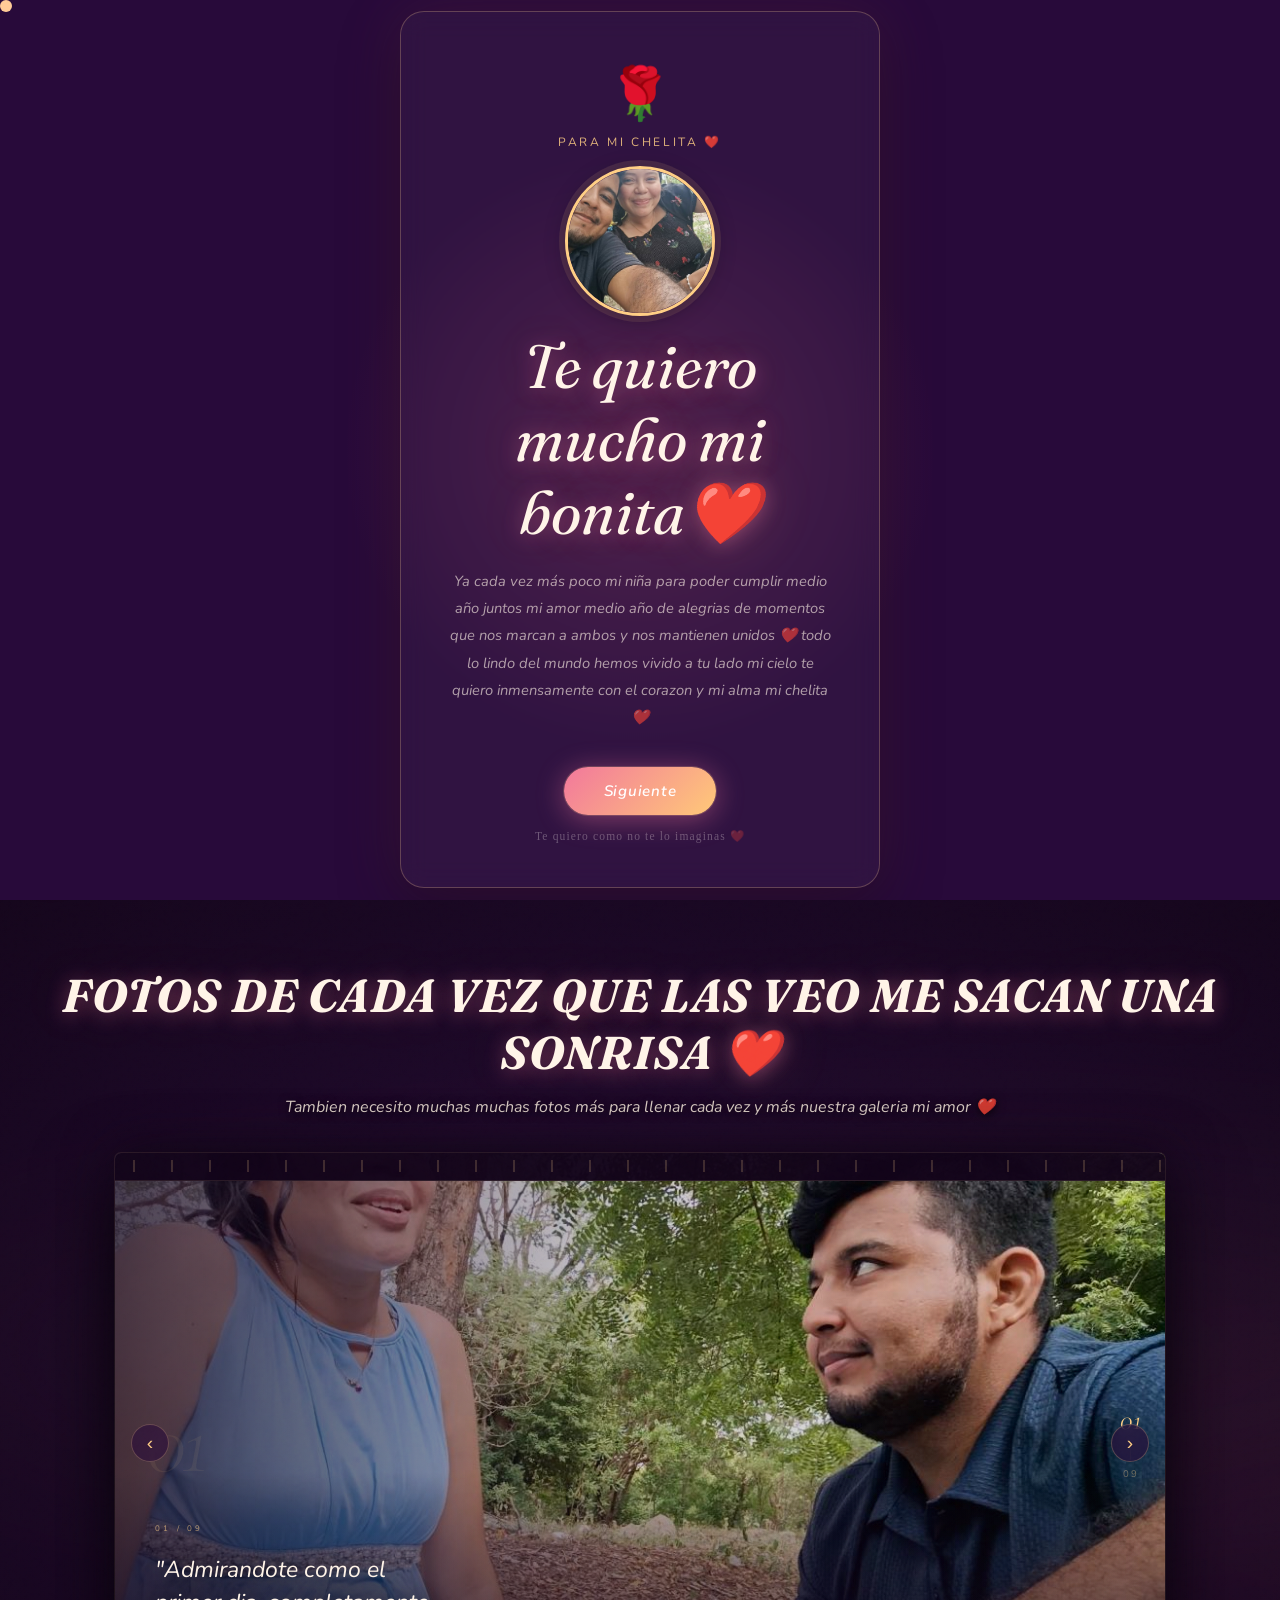
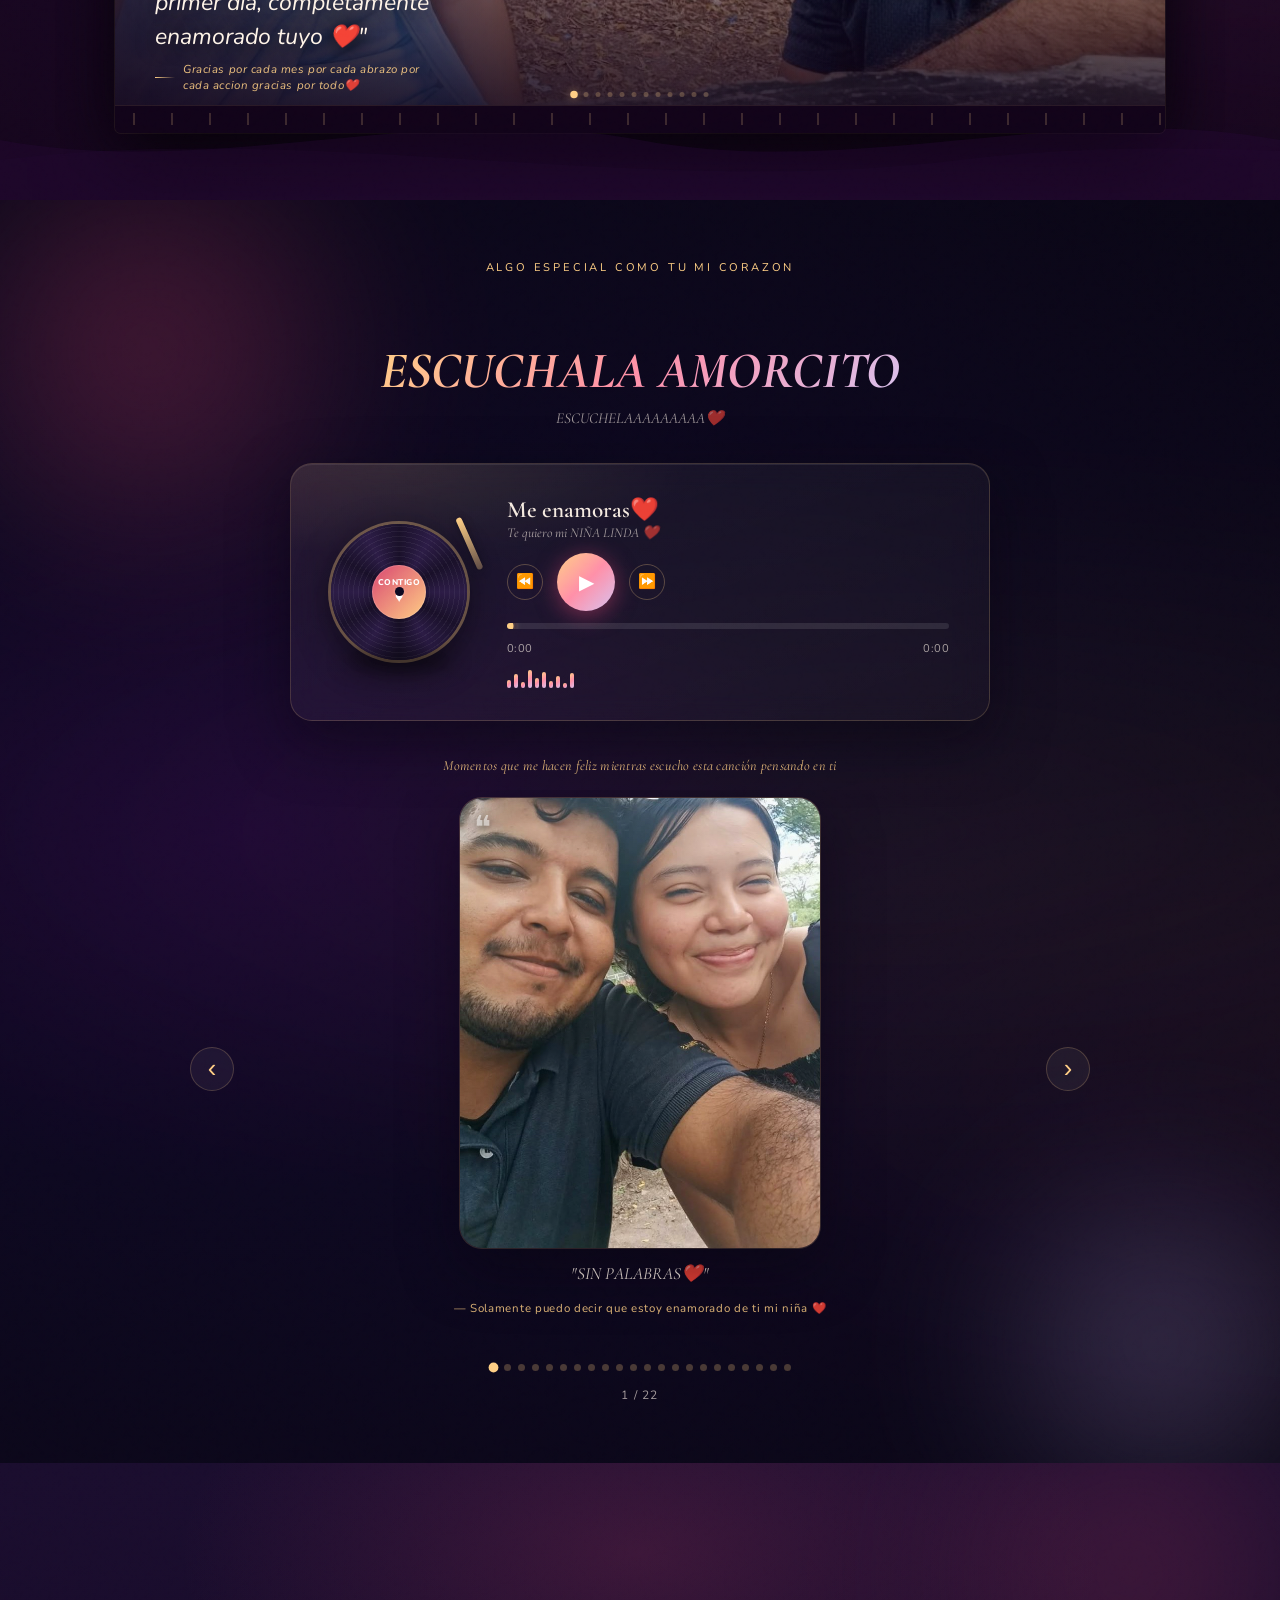
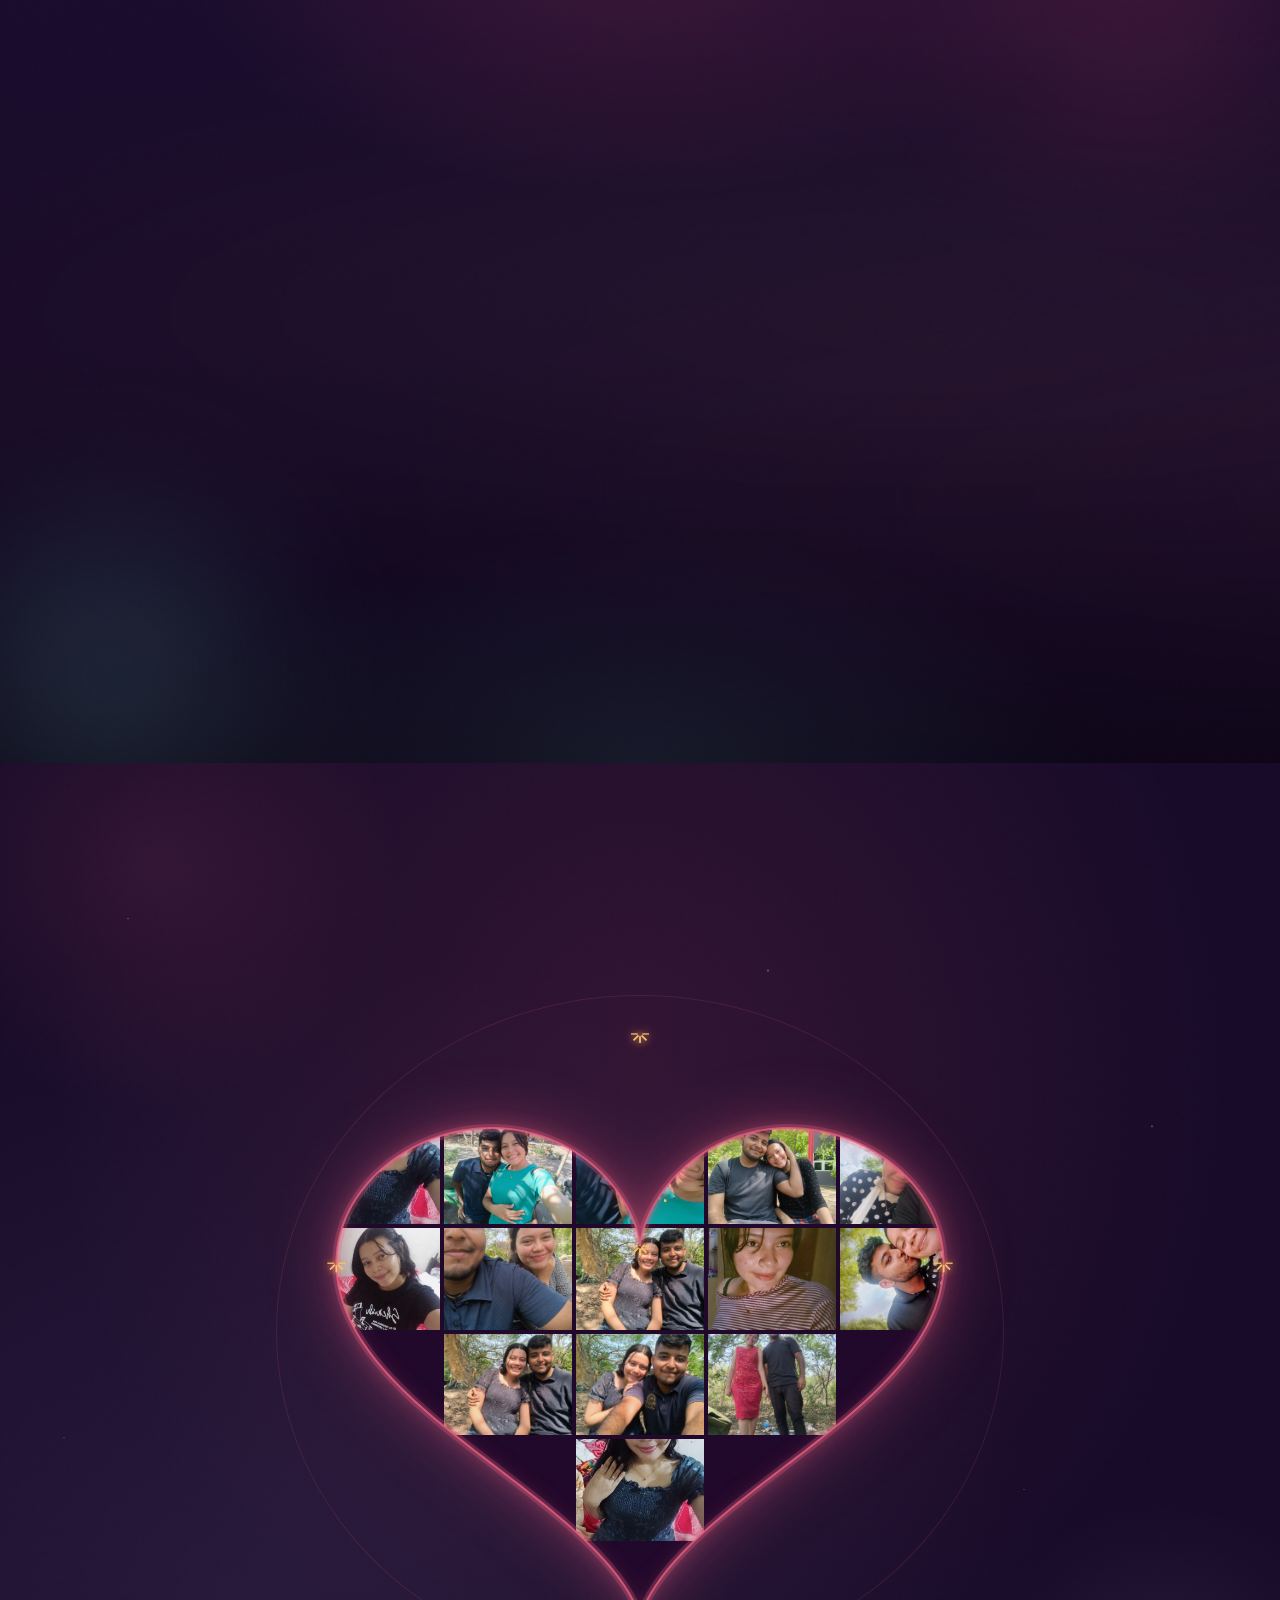
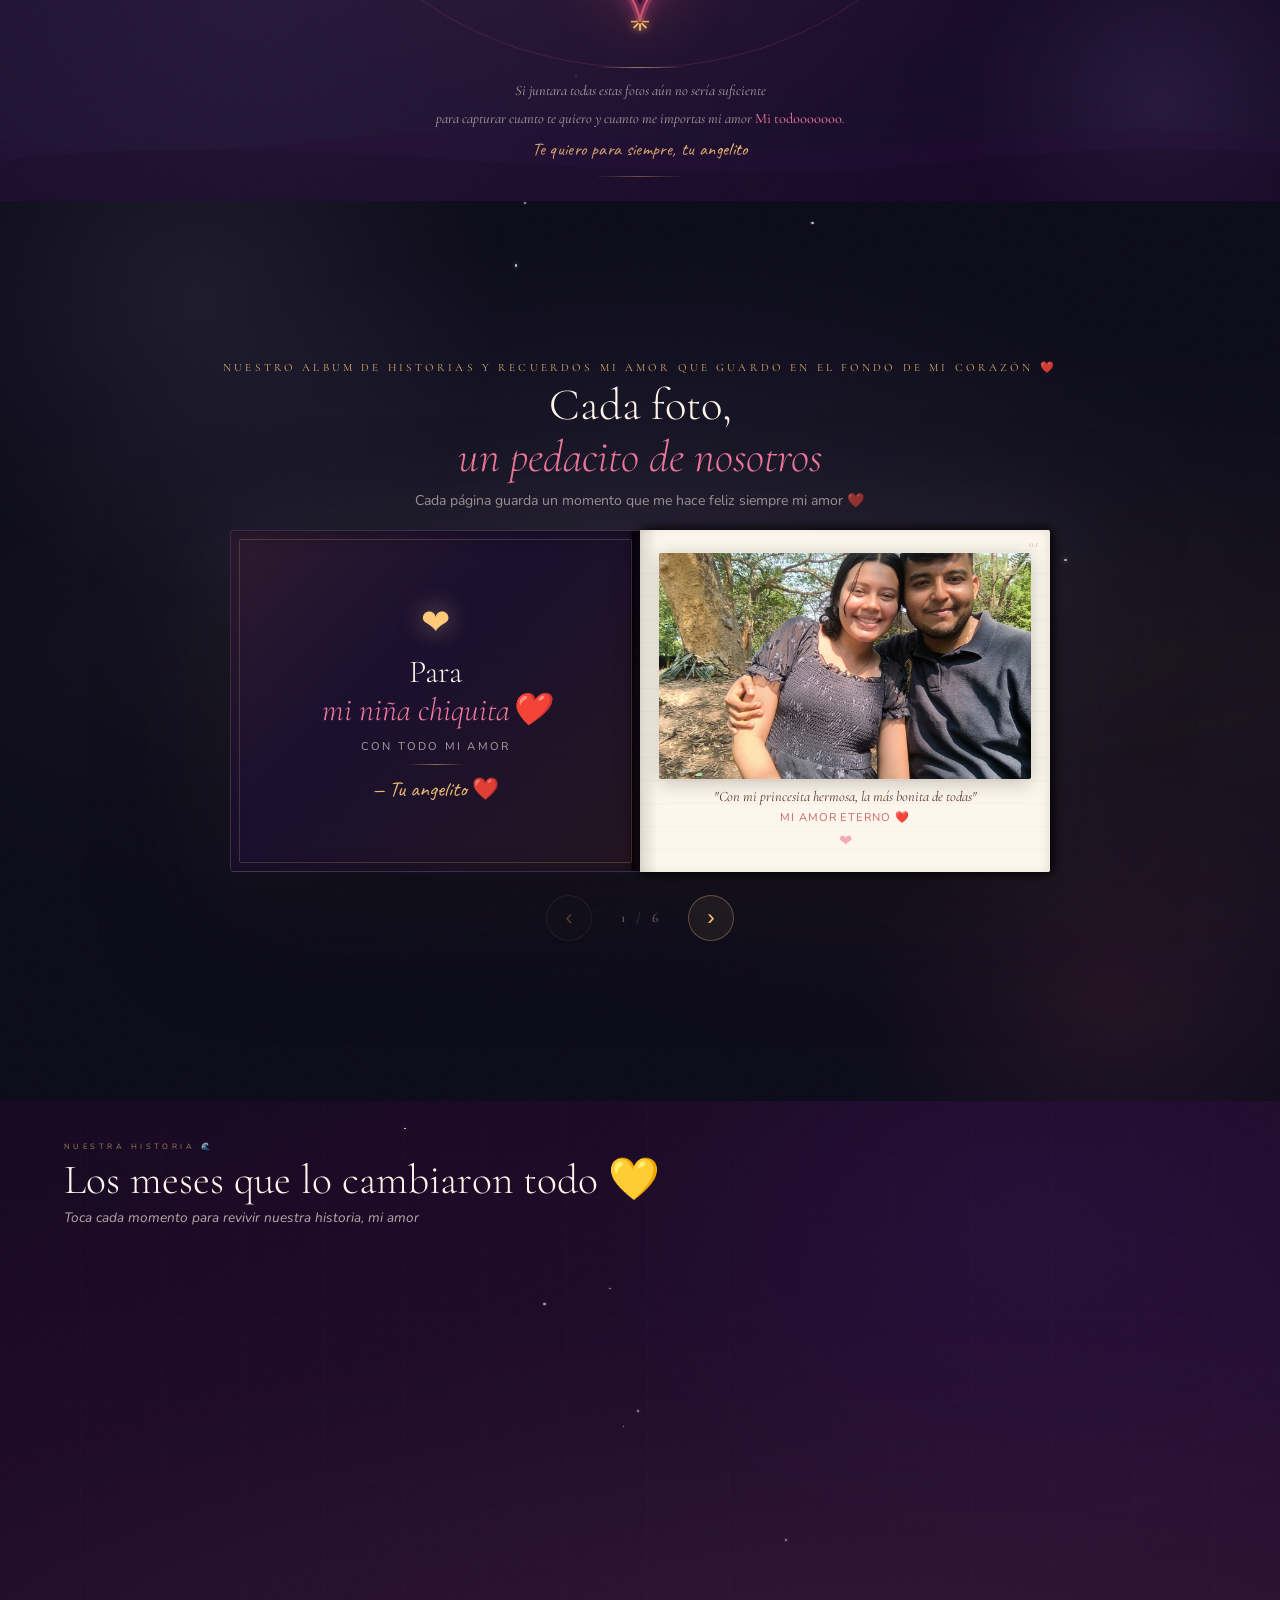
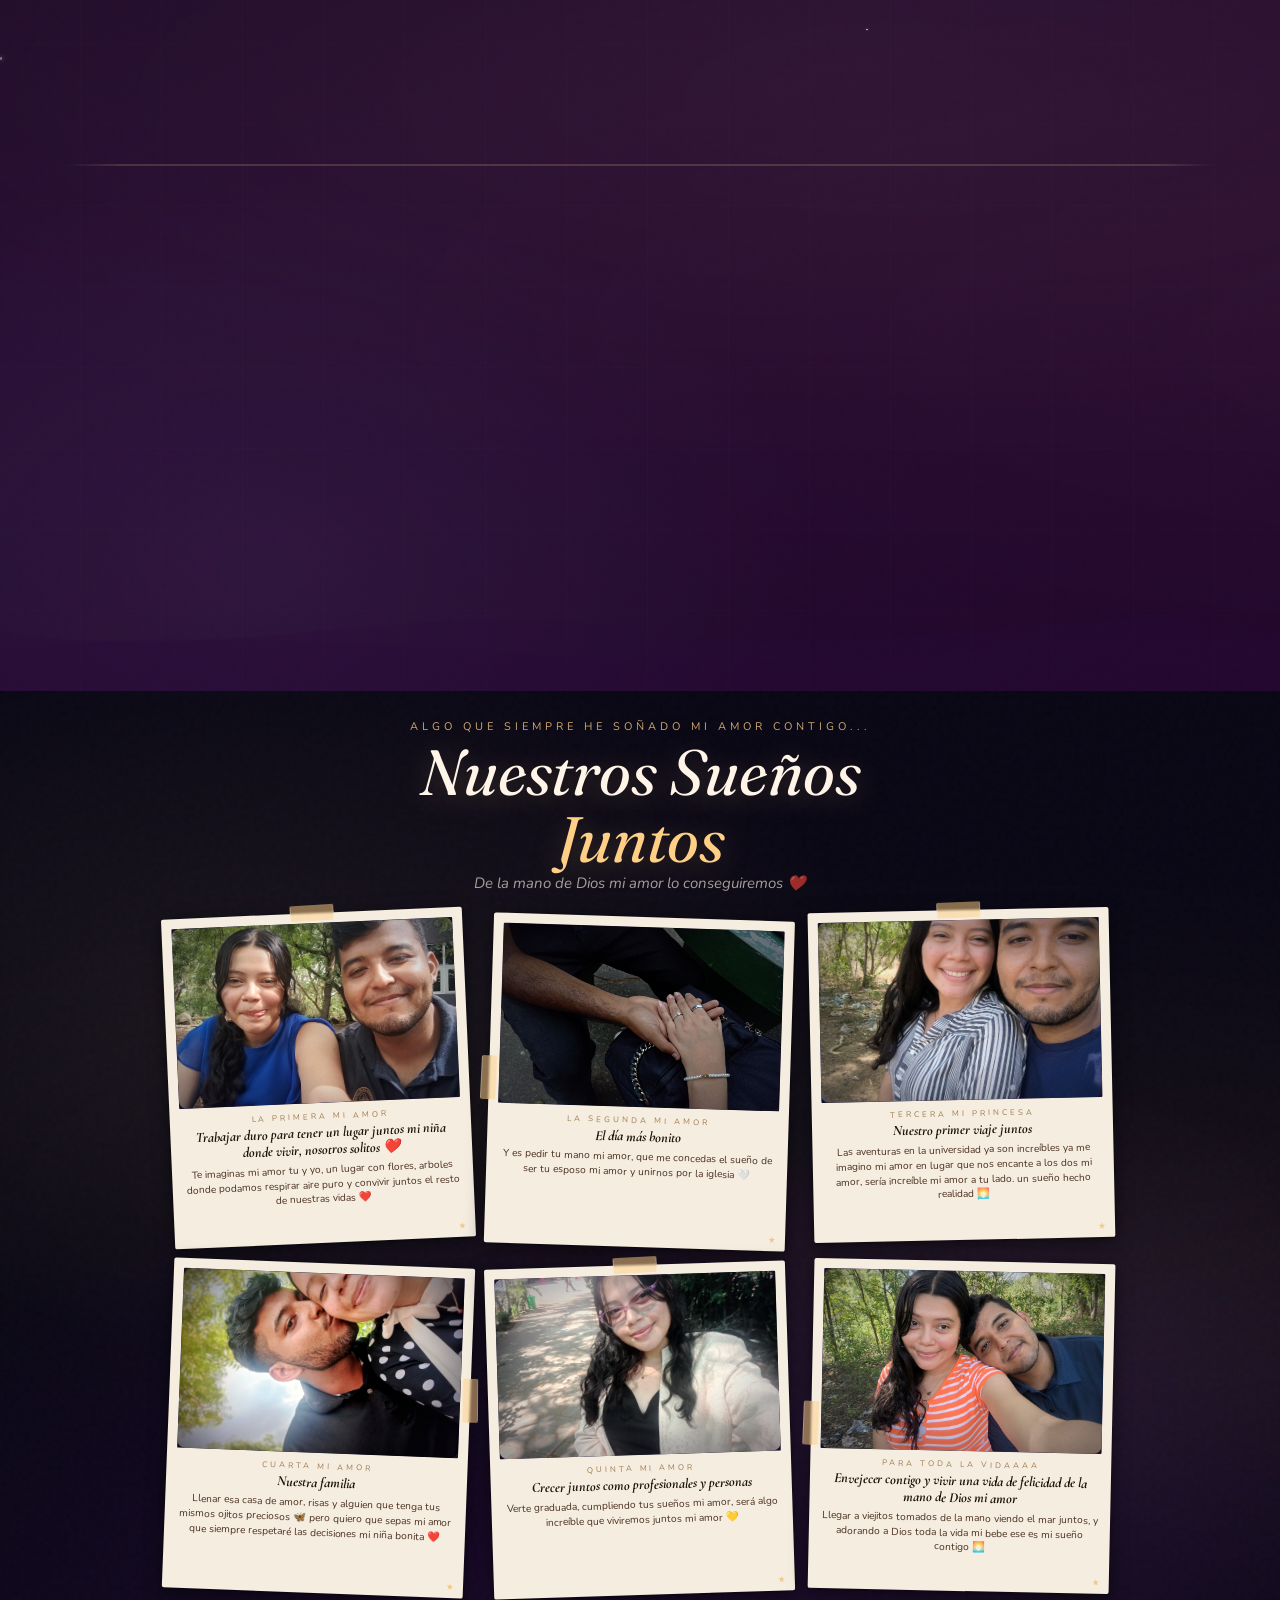
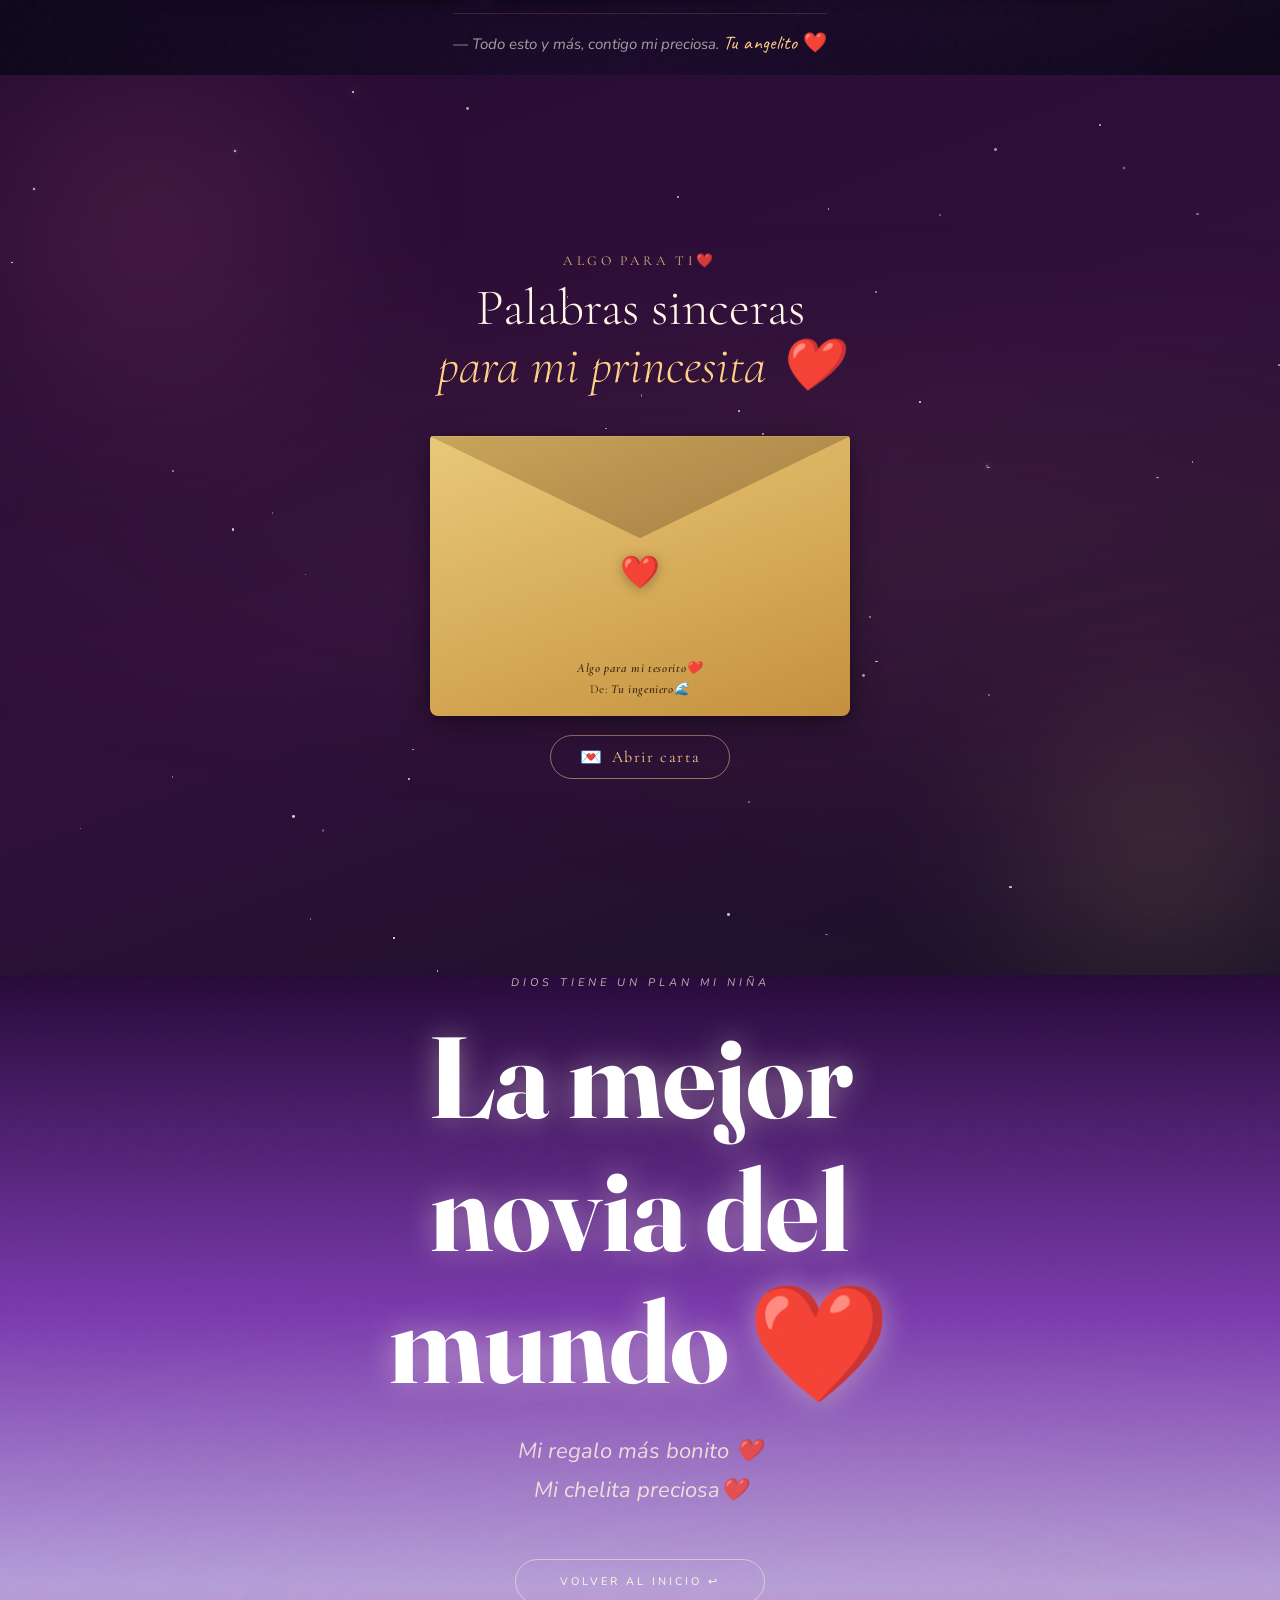
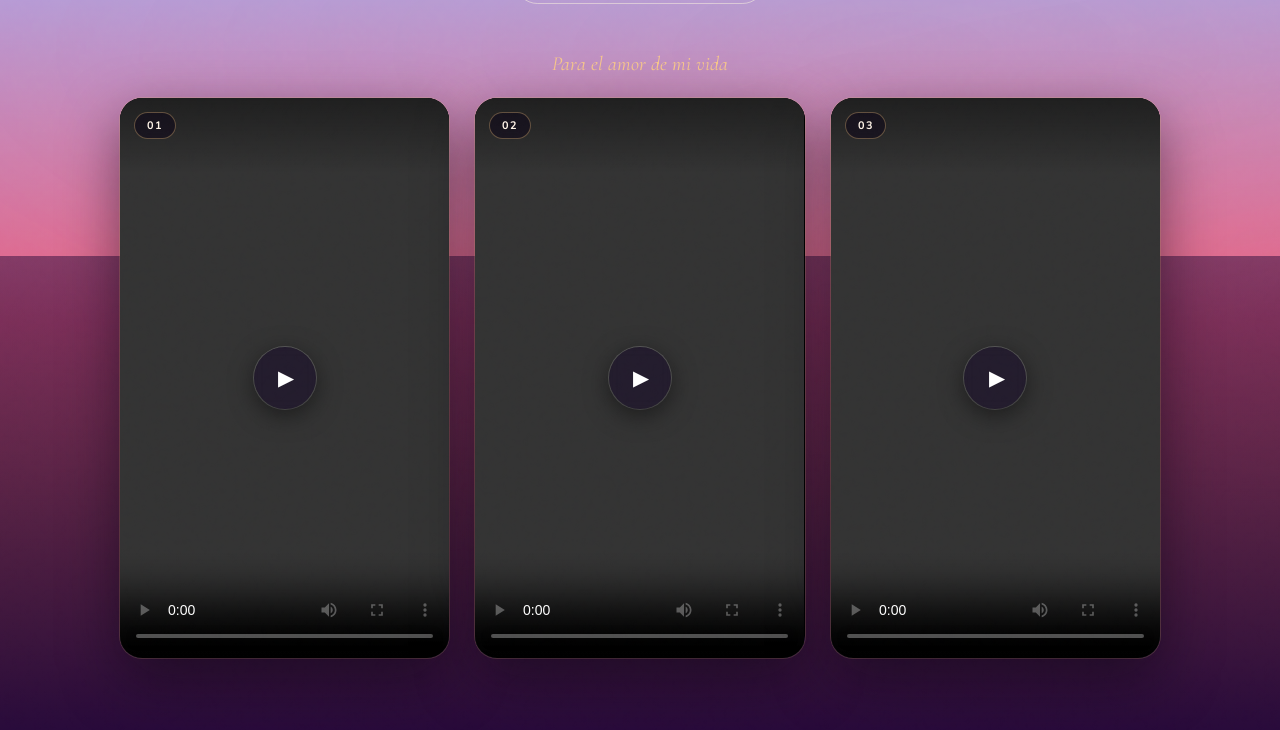
==== commit 63ffd0ea: "Add files via upload" ====
--- a/index.html
+++ b/index.html
@@ -25,8 +25,8 @@
 
     <h1 class="ws-title">Te quiero mucho mi bonita❤️ </h1>
     <p class="ws-msg">
-Ayer mi corazon se  sintio vivo y feliz de tenerte a mi lado otra vez y poder tener esos ojitos viendome a mi y que me des todo tu amor 
-me hace tan feliz compartir momentos junto a ti mi niña ser tu y yo siempre será mi parte favorita de estar a tu lado ❤️</p>
+Ya cada vez más poco mi niña para poder cumplir medio año juntos mi amor medio año de alegrias de momentos que nos marcan a ambos y nos mantienen unidos ❤️
+todo lo lindo del mundo hemos vivido a tu lado mi cielo te quiero inmensamente con el corazon y mi alma mi chelita ❤️ </p>
     <button class="ws-btn" onclick="enterSite()">Siguiente</button>
     <span class="ws-hint">Te quiero como no te lo imaginas ❤️</span>
   </div>
@@ -102,7 +102,7 @@
         <div class="eyebrow anim-char">✦ nuestra historia</div>
         <h1 class="hero-title">Para <em>ti,</em><br>Mi Psicologa Preciosa</h1>
         <p class="hero-sub">
-Ya me siento feliz de poder verte otra vez y tenerte en mis brazos 🤍</p>
+Que lindo es tenerte en mi vida mi preciosa todo es maravilloso y feliz a tu lado🤍</p>
         
         <div class="counter-wrap">
           <div class="counter-item">
@@ -1011,7 +1011,7 @@
           <div class="vg-grid">
             <div class="vg-card">
               <div class="vg-frame">
-                <video class="vg-video" src="261.mp4" playsinline preload="metadata" controls></video>
+                <video class="vg-video" src="266.mp4" playsinline preload="metadata" controls></video>
                 <span class="vg-tag">01</span>
                 <button class="vg-play-btn" type="button" aria-label="Reproducir video" onclick="vgPlay(this)">
                   <span class="vg-play-icon">▶</span>
@@ -1020,7 +1020,7 @@
             </div>
             <div class="vg-card">
               <div class="vg-frame">
-                <video class="vg-video" src="262.mp4" playsinline preload="metadata" controls></video>
+                <video class="vg-video" src="265.mp4" playsinline preload="metadata" controls></video>
                 <span class="vg-tag">02</span>
                 <button class="vg-play-btn" type="button" aria-label="Reproducir video" onclick="vgPlay(this)">
                   <span class="vg-play-icon">▶</span>
@@ -1029,7 +1029,7 @@
             </div>
             <div class="vg-card">
               <div class="vg-frame">
-                <video class="vg-video" src="263.mp4" playsinline preload="metadata" controls></video>
+                <video class="vg-video" src="264.mp4" playsinline preload="metadata" controls></video>
                 <span class="vg-tag">03</span>
                 <button class="vg-play-btn" type="button" aria-label="Reproducir video" onclick="vgPlay(this)">
                   <span class="vg-play-icon">▶</span>
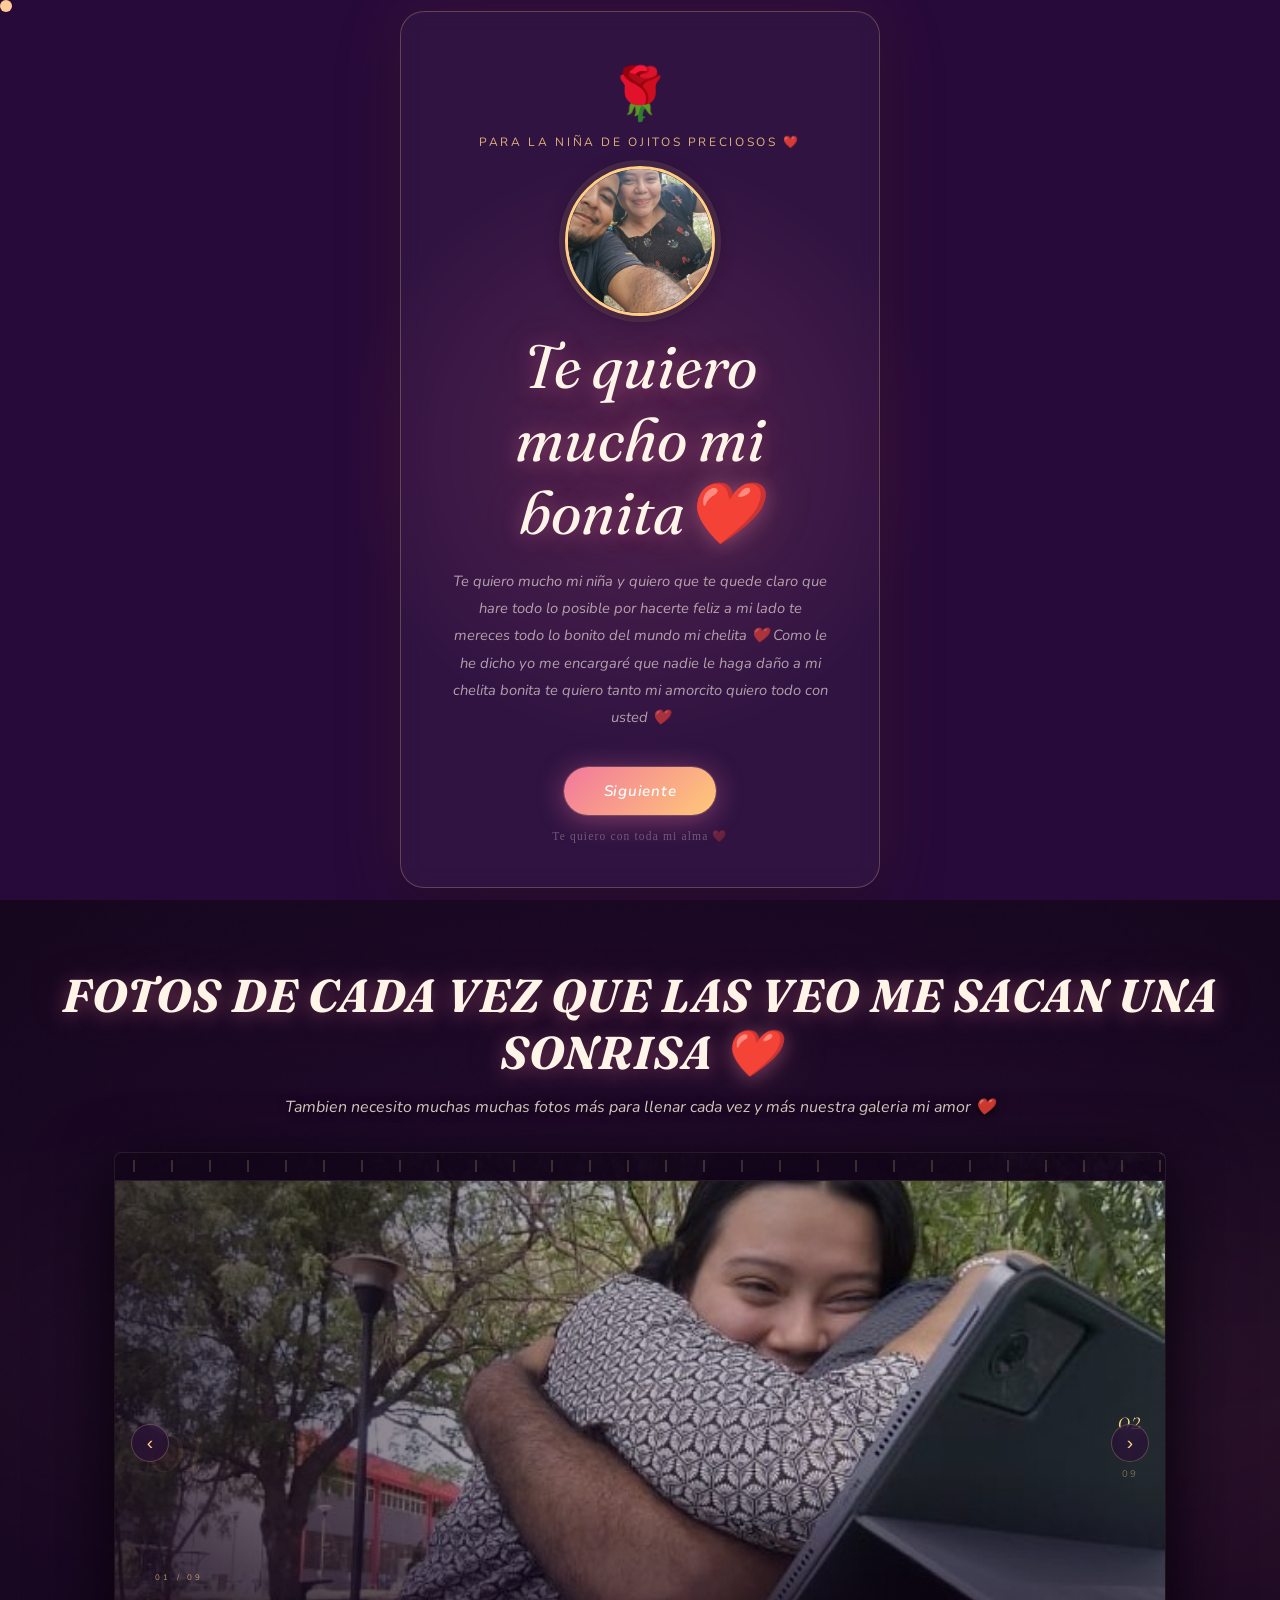
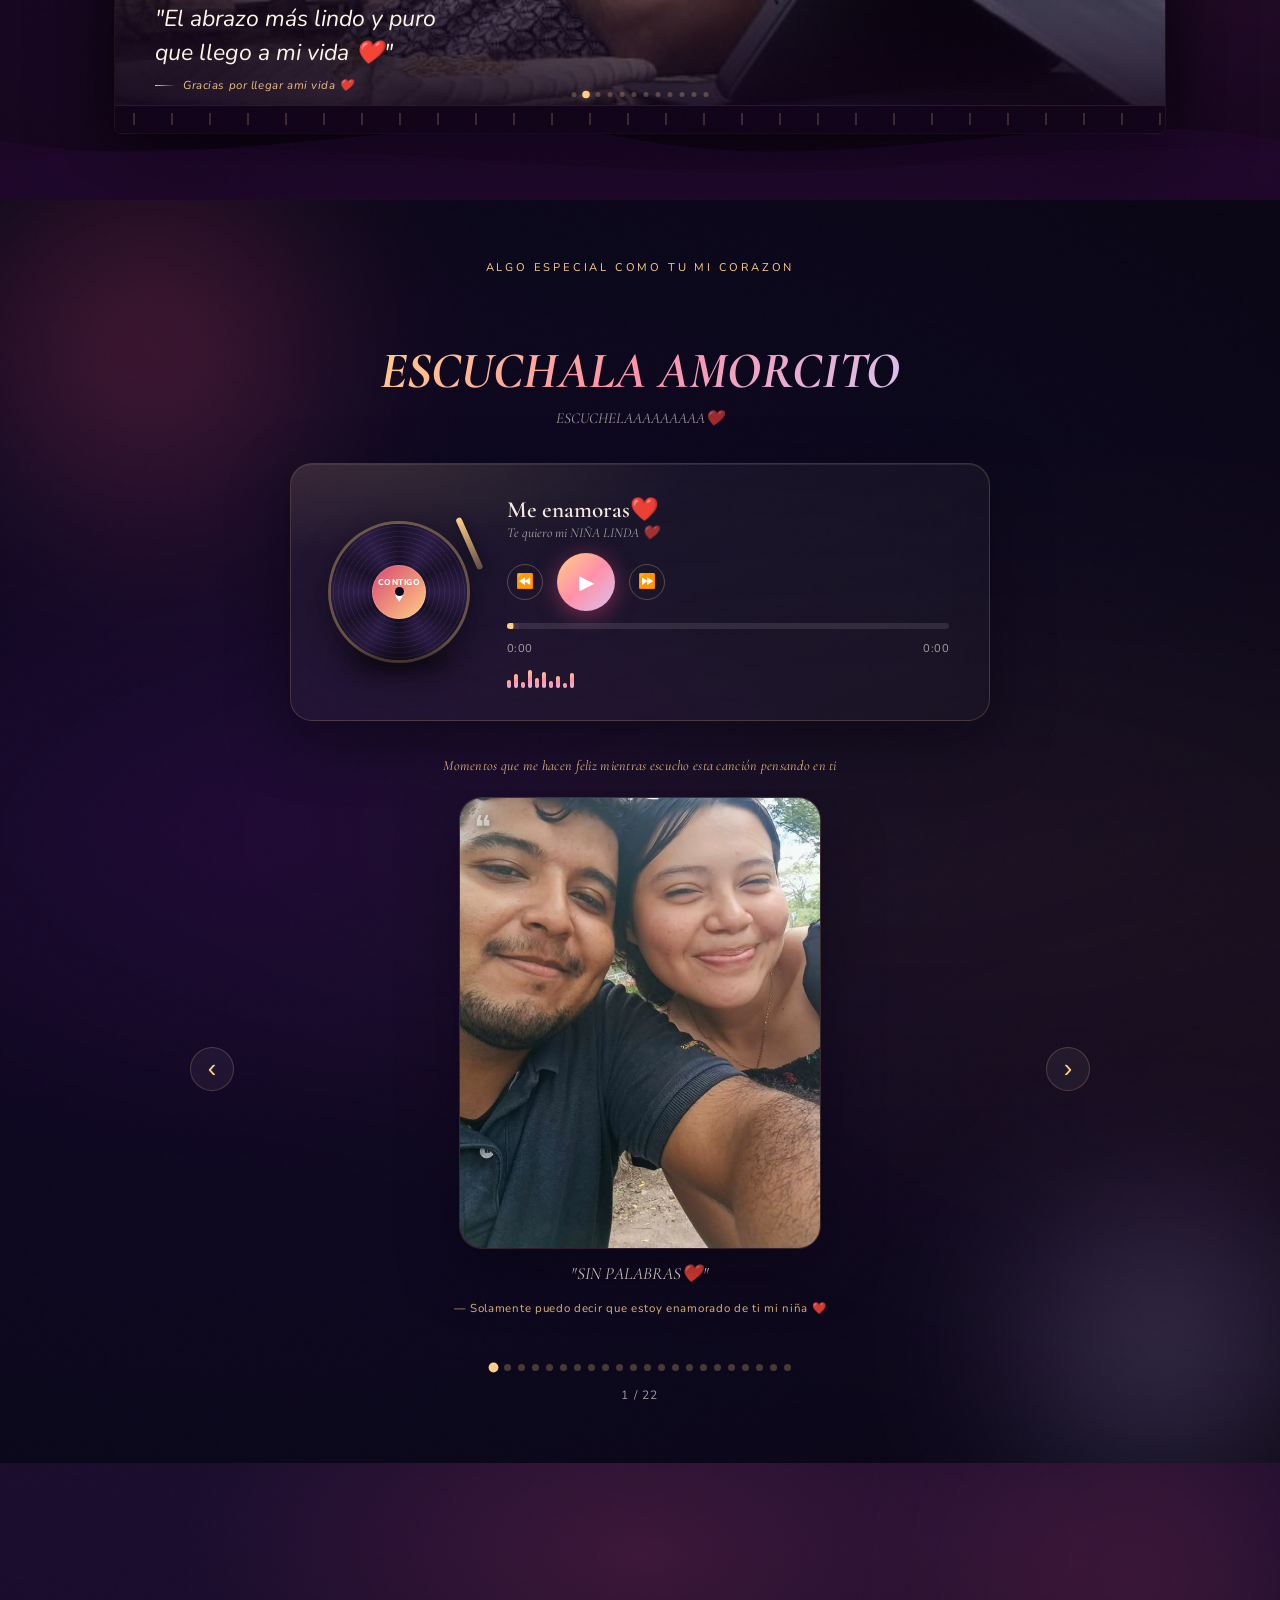
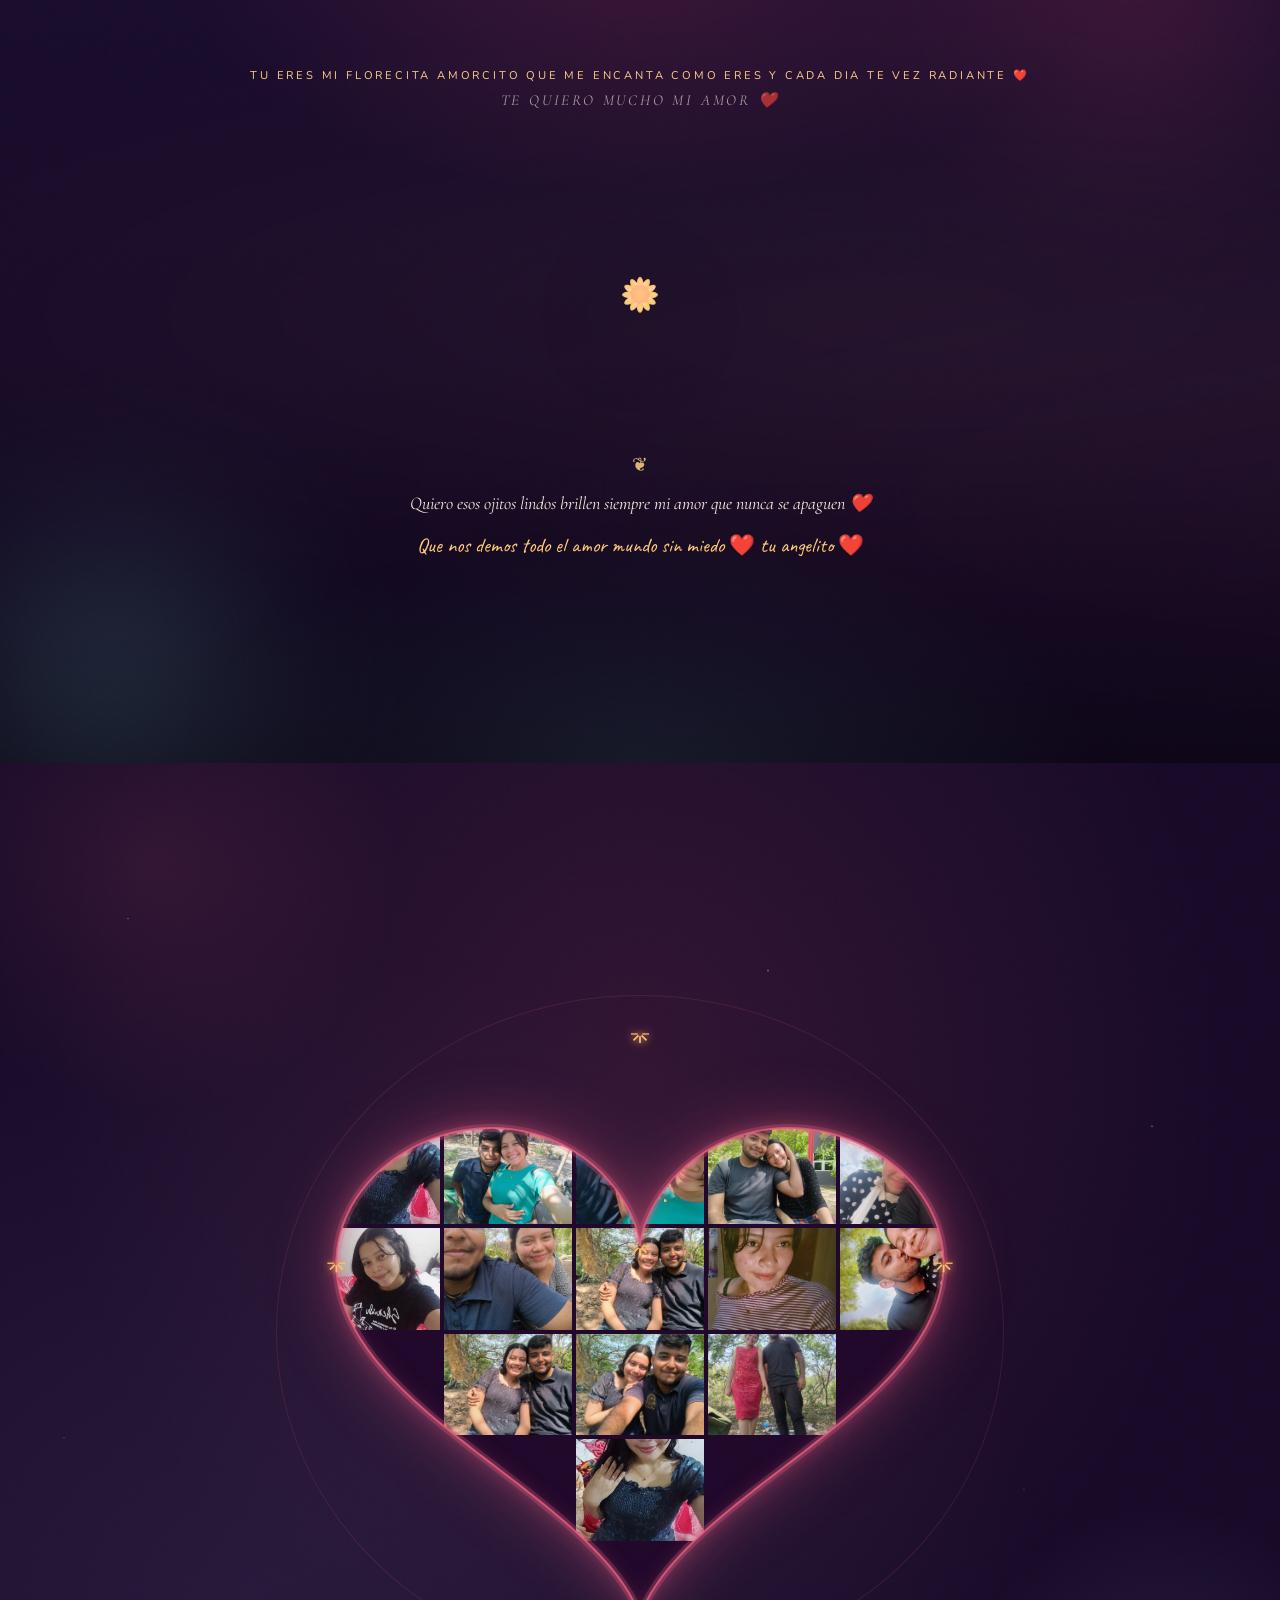
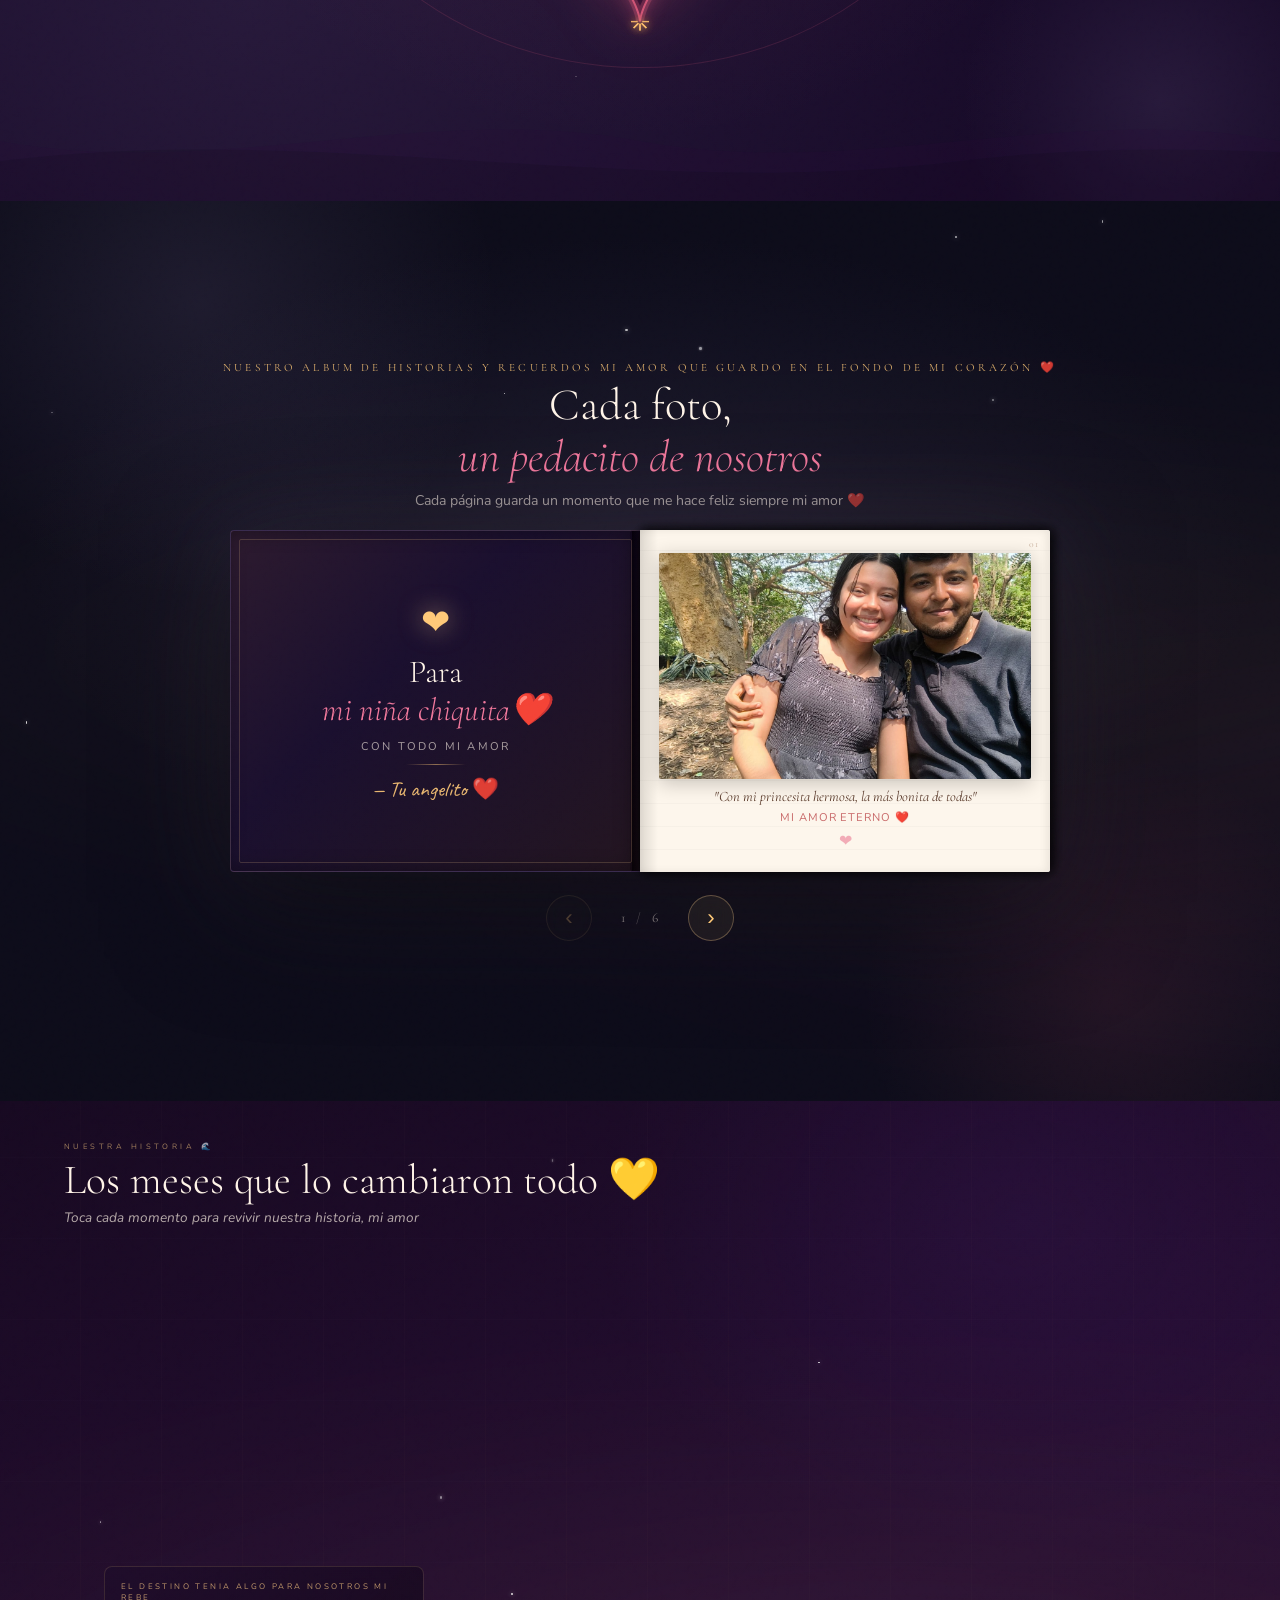
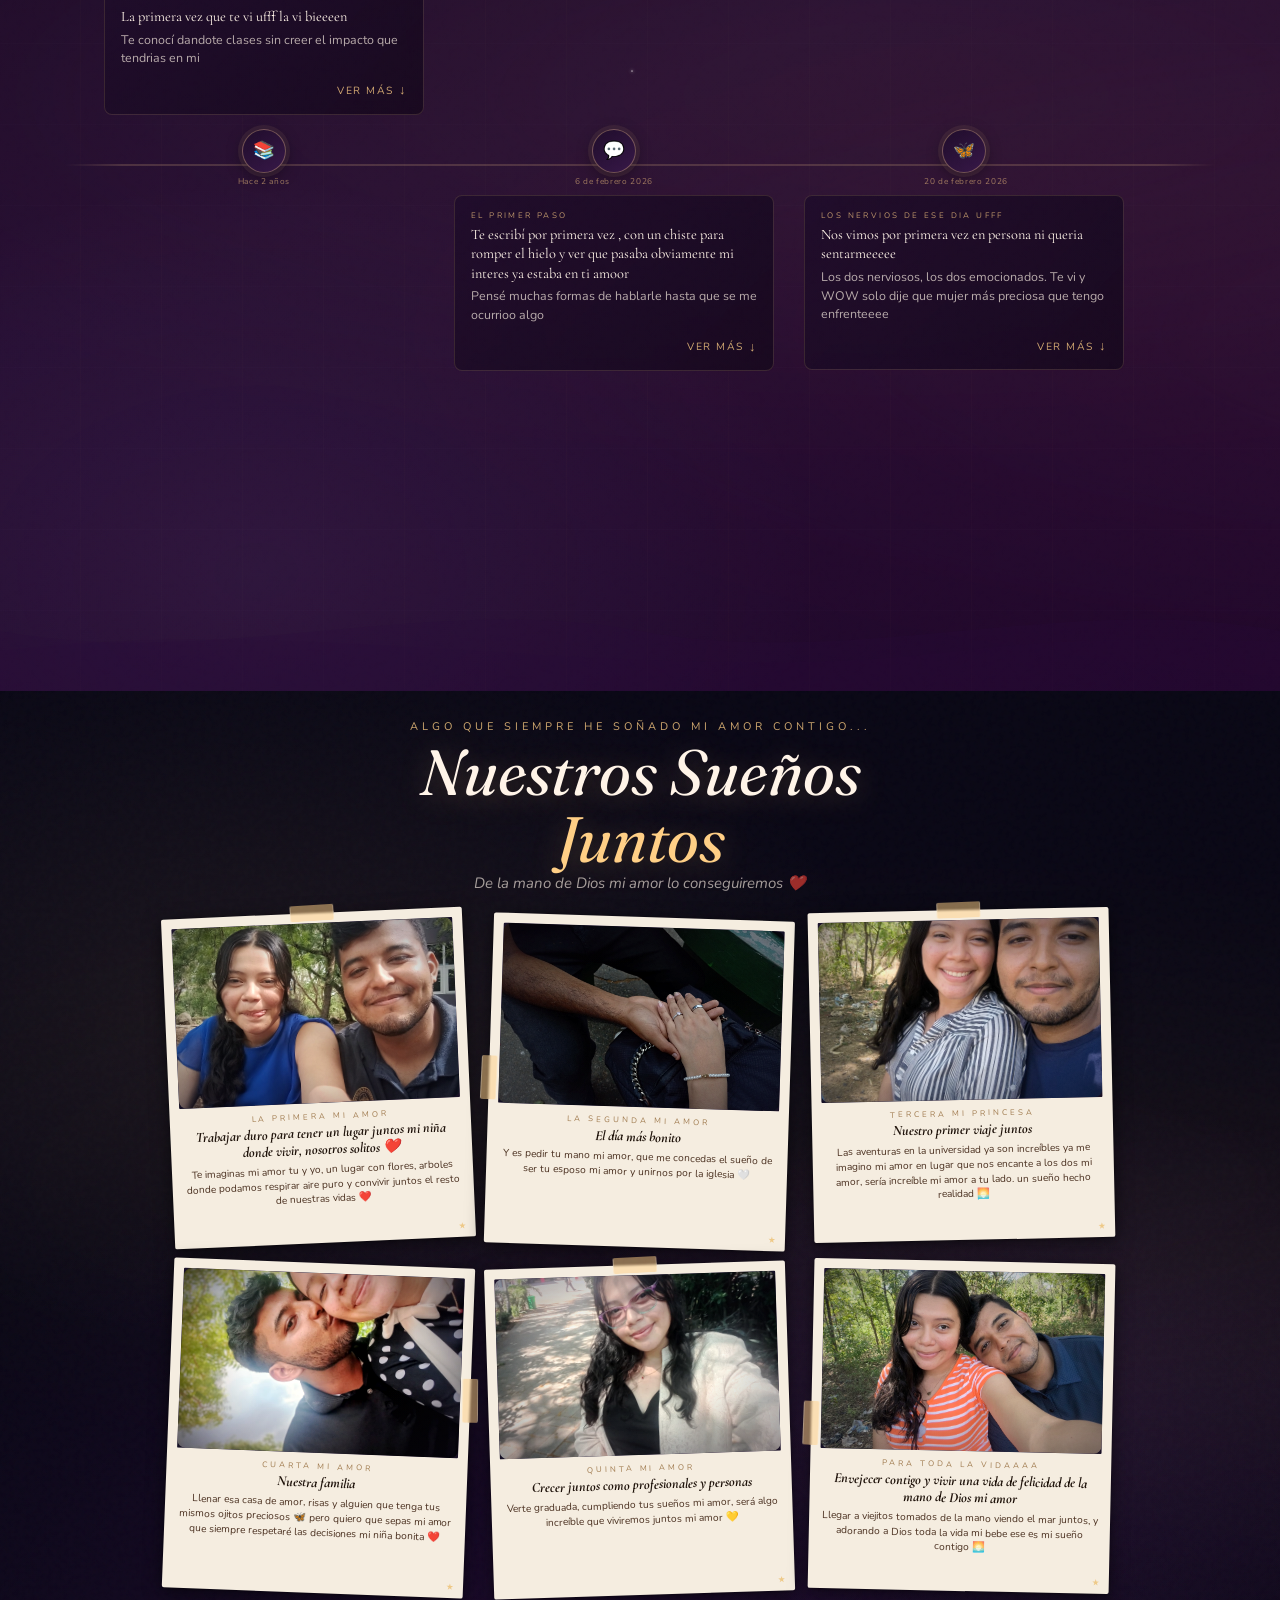
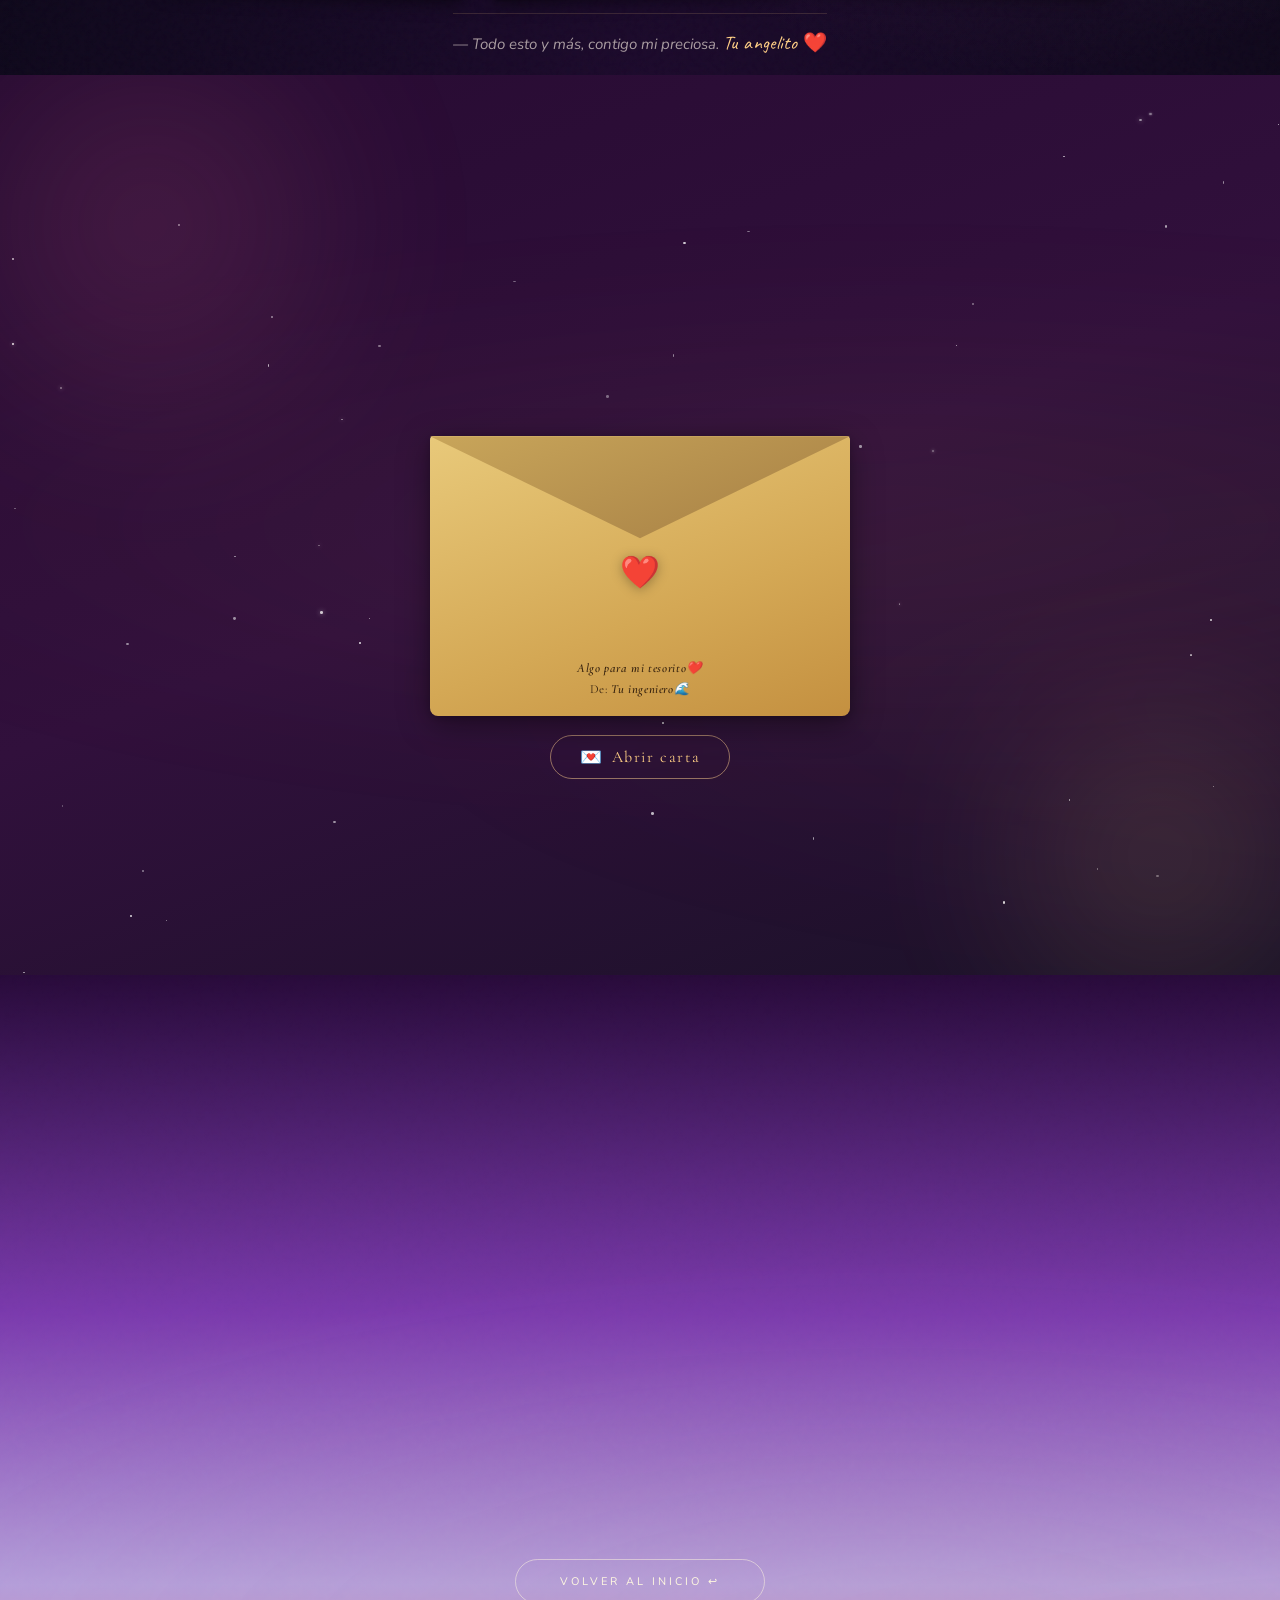
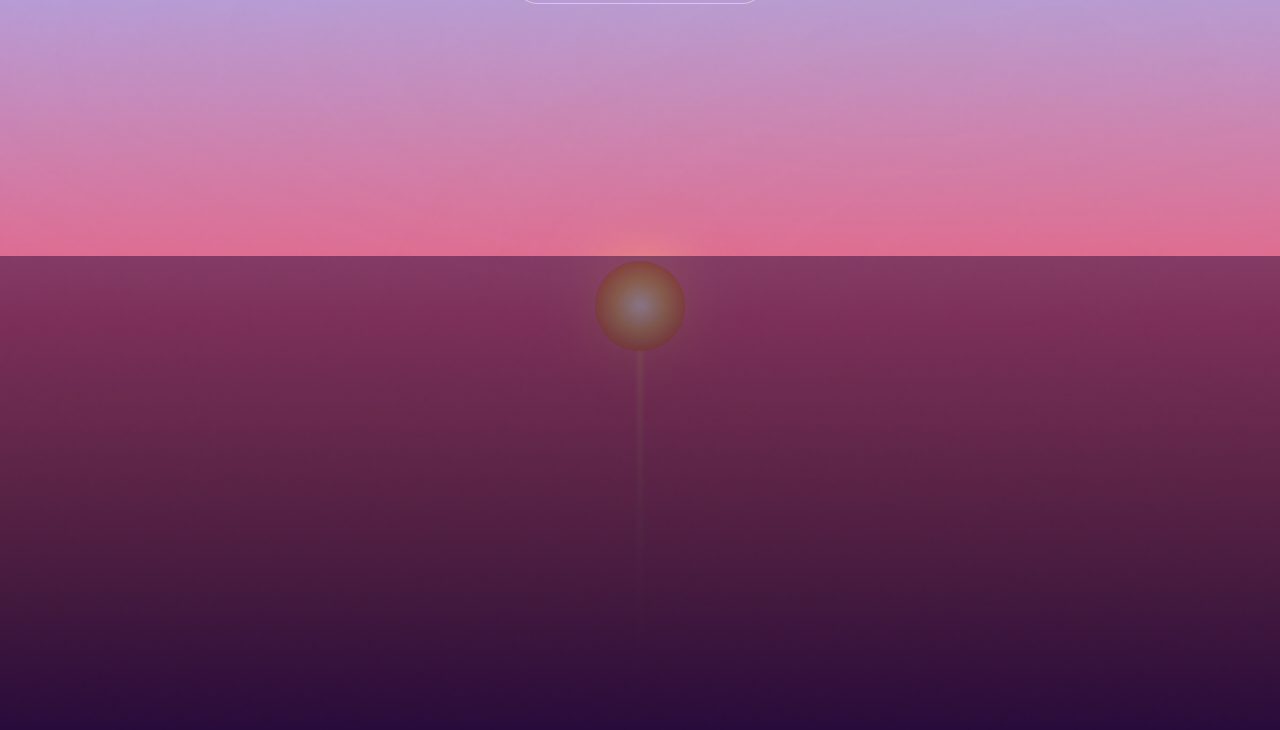
==== commit 6b11787a: "Add files via upload" ====
--- a/index.html
+++ b/index.html
@@ -17,7 +17,7 @@
   <div class="ws-glow"></div>
   <div class="ws-card">
     <span class="ws-rose">🌹</span>
-    <div class="ws-label">Para mi chelita ❤️ </div>
+    <div class="ws-label">Para la niña de ojitos preciosos ❤️ </div>
     
     <div class="ws-photo-container">
       <img src="5m.jpeg" alt="Nuestra foto" class="ws-photo">
@@ -25,10 +25,10 @@
 
     <h1 class="ws-title">Te quiero mucho mi bonita❤️ </h1>
     <p class="ws-msg">
-Ya cada vez más poco mi niña para poder cumplir medio año juntos mi amor medio año de alegrias de momentos que nos marcan a ambos y nos mantienen unidos ❤️
-todo lo lindo del mundo hemos vivido a tu lado mi cielo te quiero inmensamente con el corazon y mi alma mi chelita ❤️ </p>
+Te quiero mucho mi niña y quiero que te quede claro que hare todo lo posible por hacerte feliz a mi lado te mereces todo lo bonito del mundo mi chelita ❤️
+Como le he dicho yo me encargaré que nadie le haga daño a mi chelita bonita te quiero tanto mi amorcito quiero todo con usted  ❤️</p>
     <button class="ws-btn" onclick="enterSite()">Siguiente</button>
-    <span class="ws-hint">Te quiero como no te lo imaginas ❤️</span>
+    <span class="ws-hint">Te quiero con toda mi alma ❤️</span>
   </div>
 </div>
 
@@ -102,7 +102,7 @@
         <div class="eyebrow anim-char">✦ nuestra historia</div>
         <h1 class="hero-title">Para <em>ti,</em><br>Mi Psicologa Preciosa</h1>
         <p class="hero-sub">
-Que lindo es tenerte en mi vida mi preciosa todo es maravilloso y feliz a tu lado🤍</p>
+Lo mejorcito de mi 2026 eres tu mi amor eres tu siempre lo serás lo más lindo que  hay en mi ser 🤍</p>
         
         <div class="counter-wrap">
           <div class="counter-item">
@@ -1011,7 +1011,7 @@
           <div class="vg-grid">
             <div class="vg-card">
               <div class="vg-frame">
-                <video class="vg-video" src="266.mp4" playsinline preload="metadata" controls></video>
+                <video class="vg-video" src="267.mp4" playsinline preload="metadata" controls></video>
                 <span class="vg-tag">01</span>
                 <button class="vg-play-btn" type="button" aria-label="Reproducir video" onclick="vgPlay(this)">
                   <span class="vg-play-icon">▶</span>
@@ -1020,7 +1020,7 @@
             </div>
             <div class="vg-card">
               <div class="vg-frame">
-                <video class="vg-video" src="265.mp4" playsinline preload="metadata" controls></video>
+                <video class="vg-video" src="268.mp4" playsinline preload="metadata" controls></video>
                 <span class="vg-tag">02</span>
                 <button class="vg-play-btn" type="button" aria-label="Reproducir video" onclick="vgPlay(this)">
                   <span class="vg-play-icon">▶</span>
@@ -1029,7 +1029,7 @@
             </div>
             <div class="vg-card">
               <div class="vg-frame">
-                <video class="vg-video" src="264.mp4" playsinline preload="metadata" controls></video>
+                <video class="vg-video" src="269.mp4" playsinline preload="metadata" controls></video>
                 <span class="vg-tag">03</span>
                 <button class="vg-play-btn" type="button" aria-label="Reproducir video" onclick="vgPlay(this)">
                   <span class="vg-play-icon">▶</span>
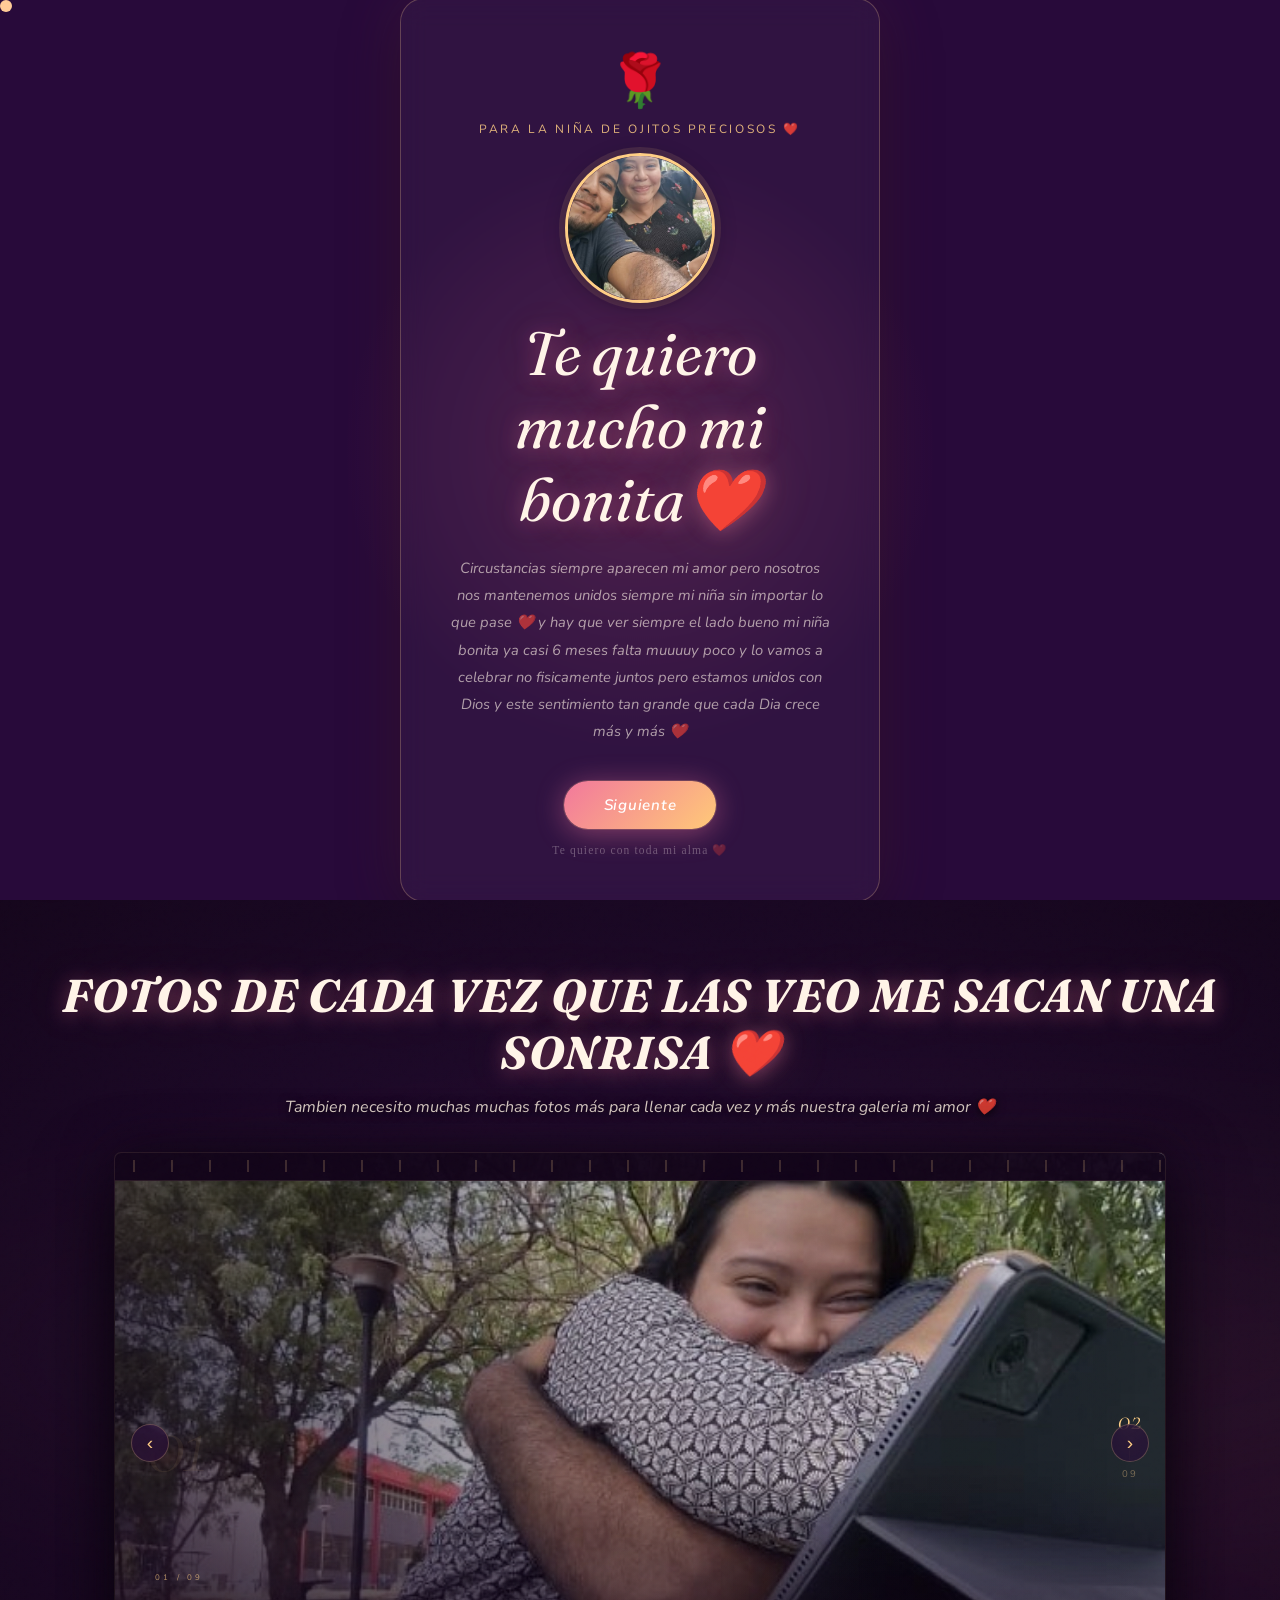
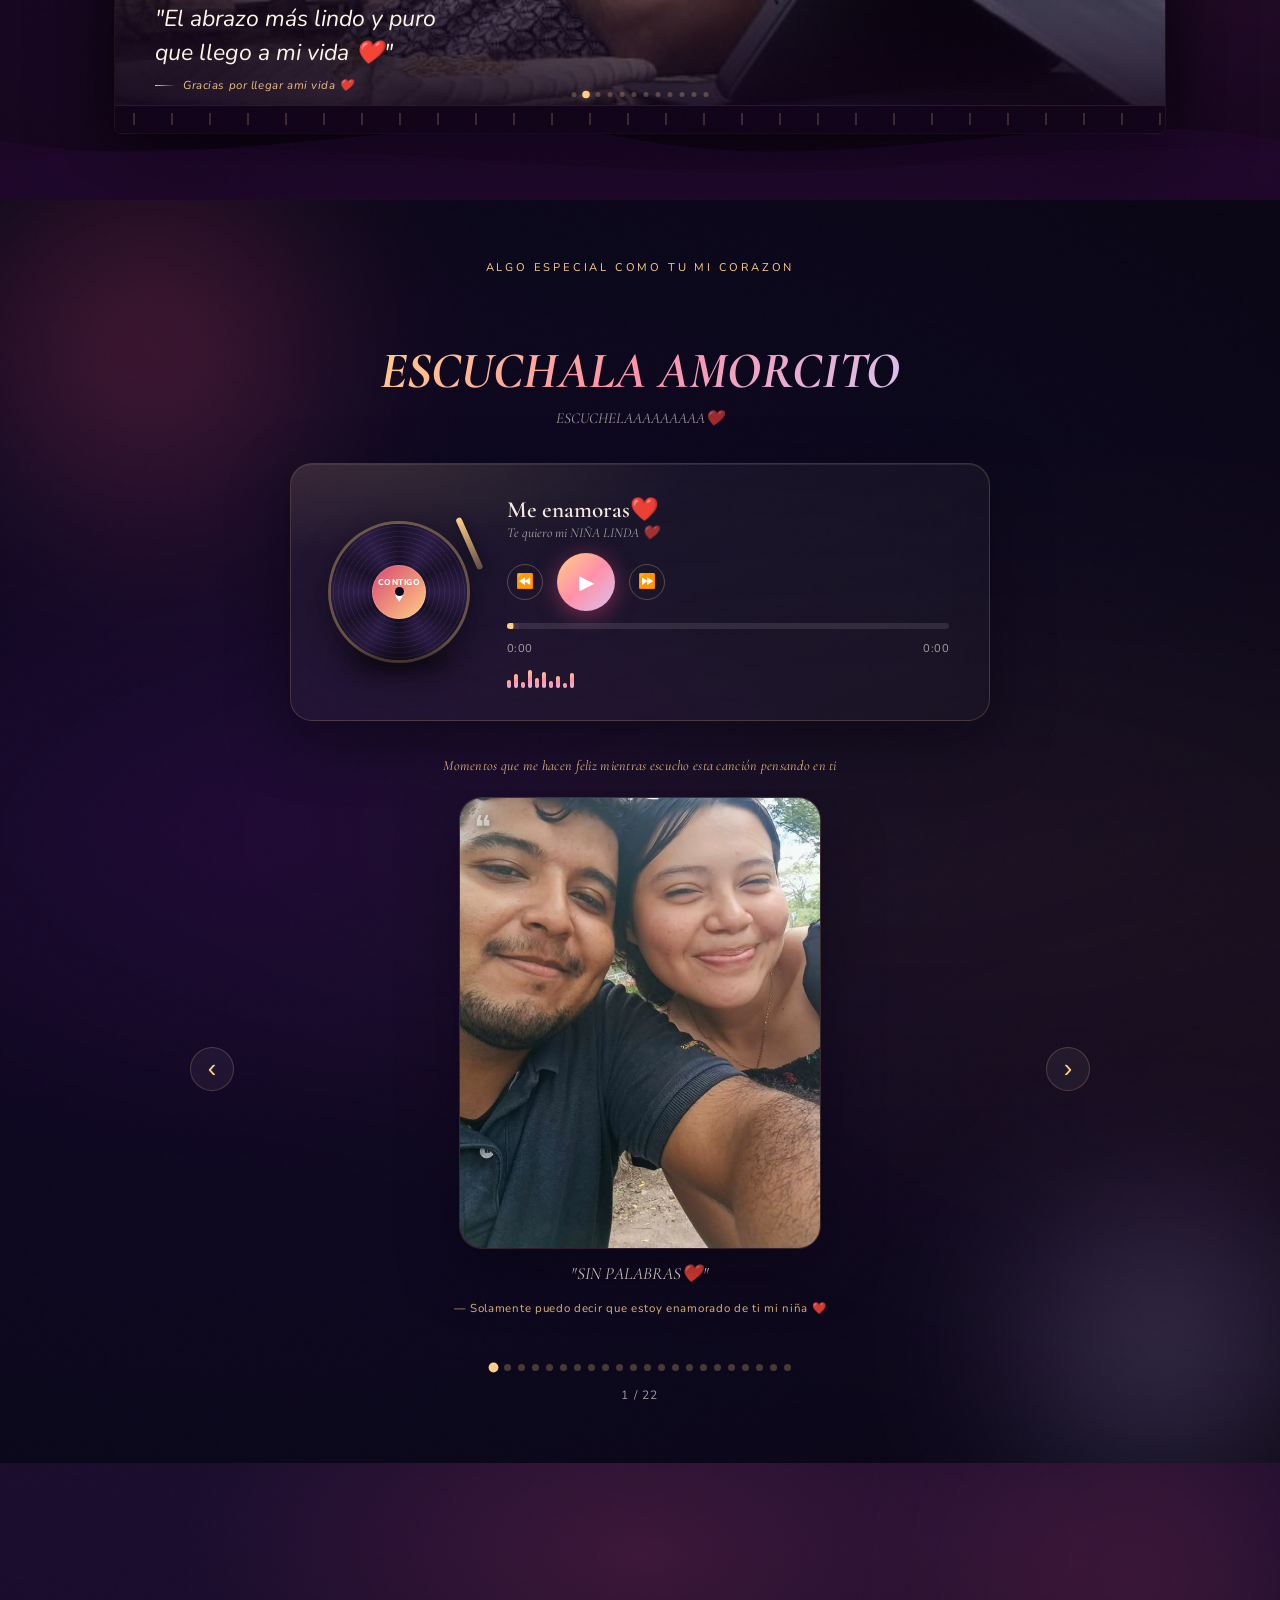
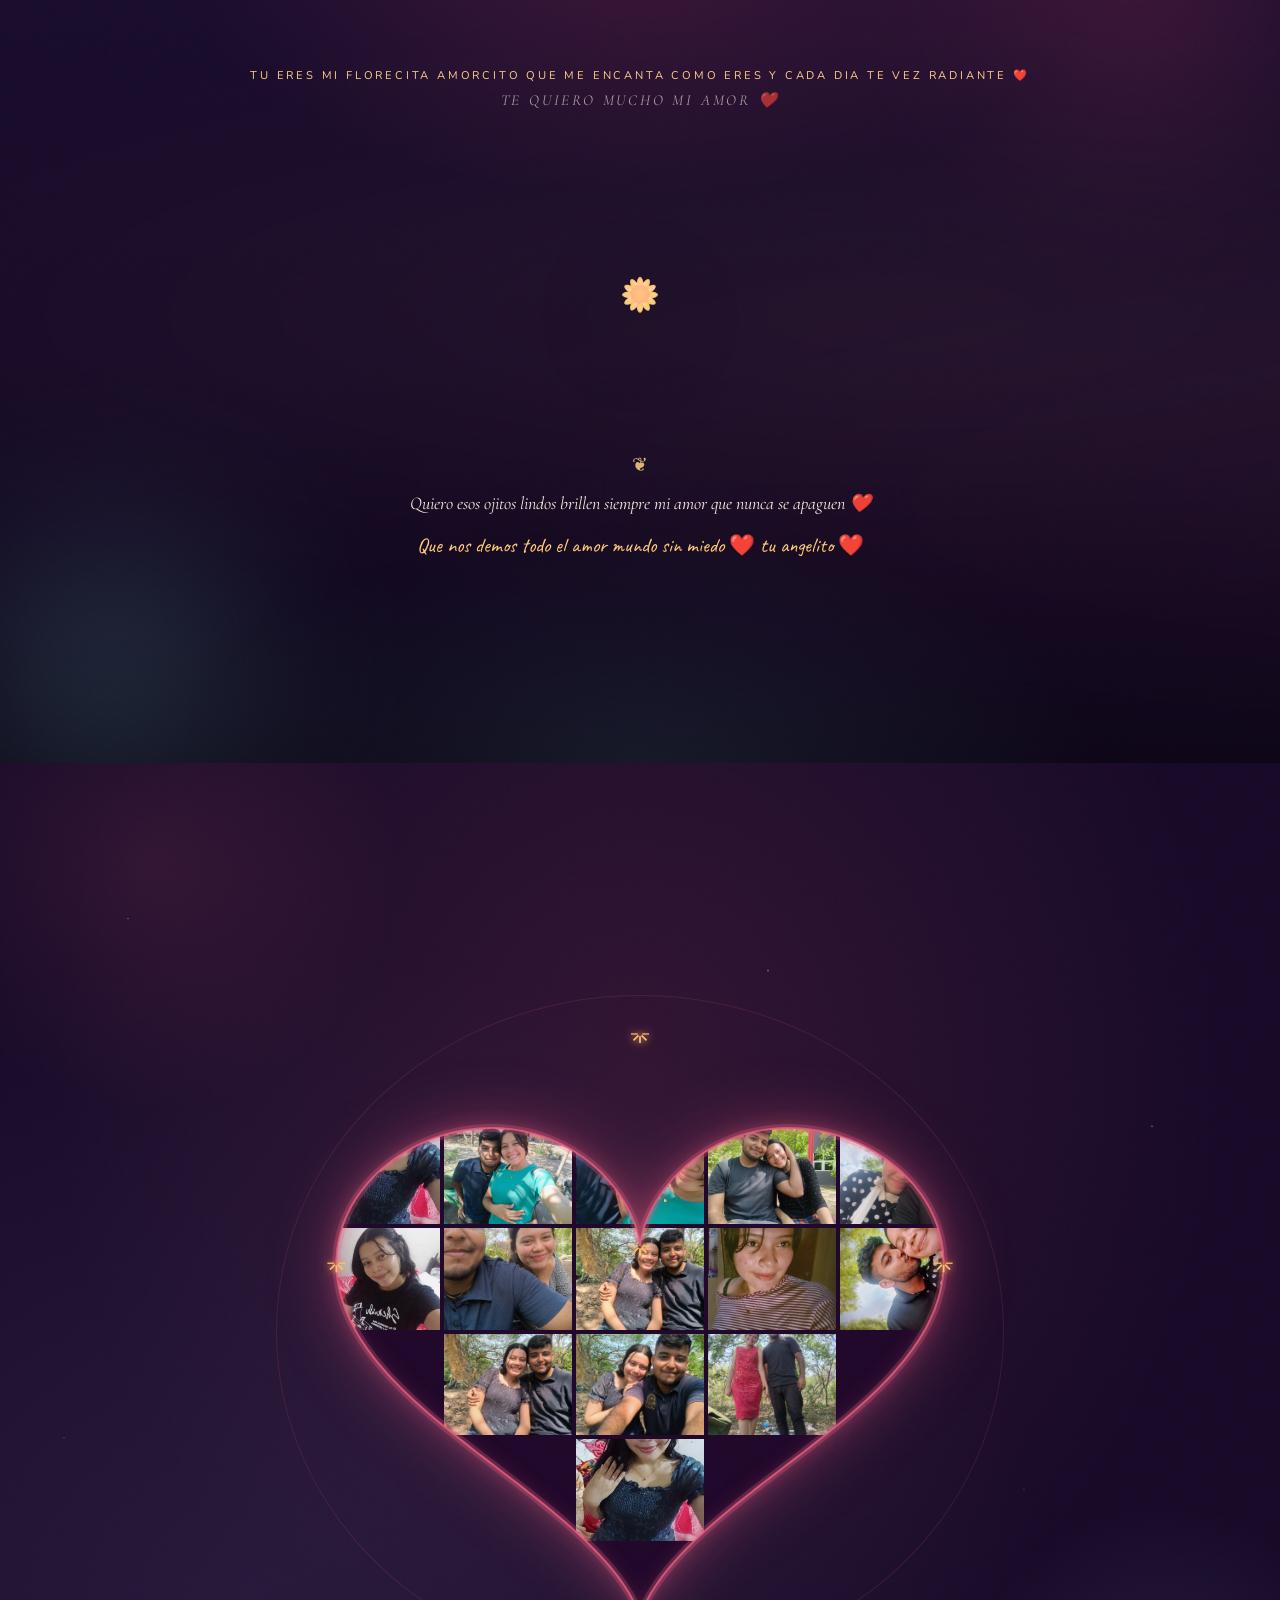
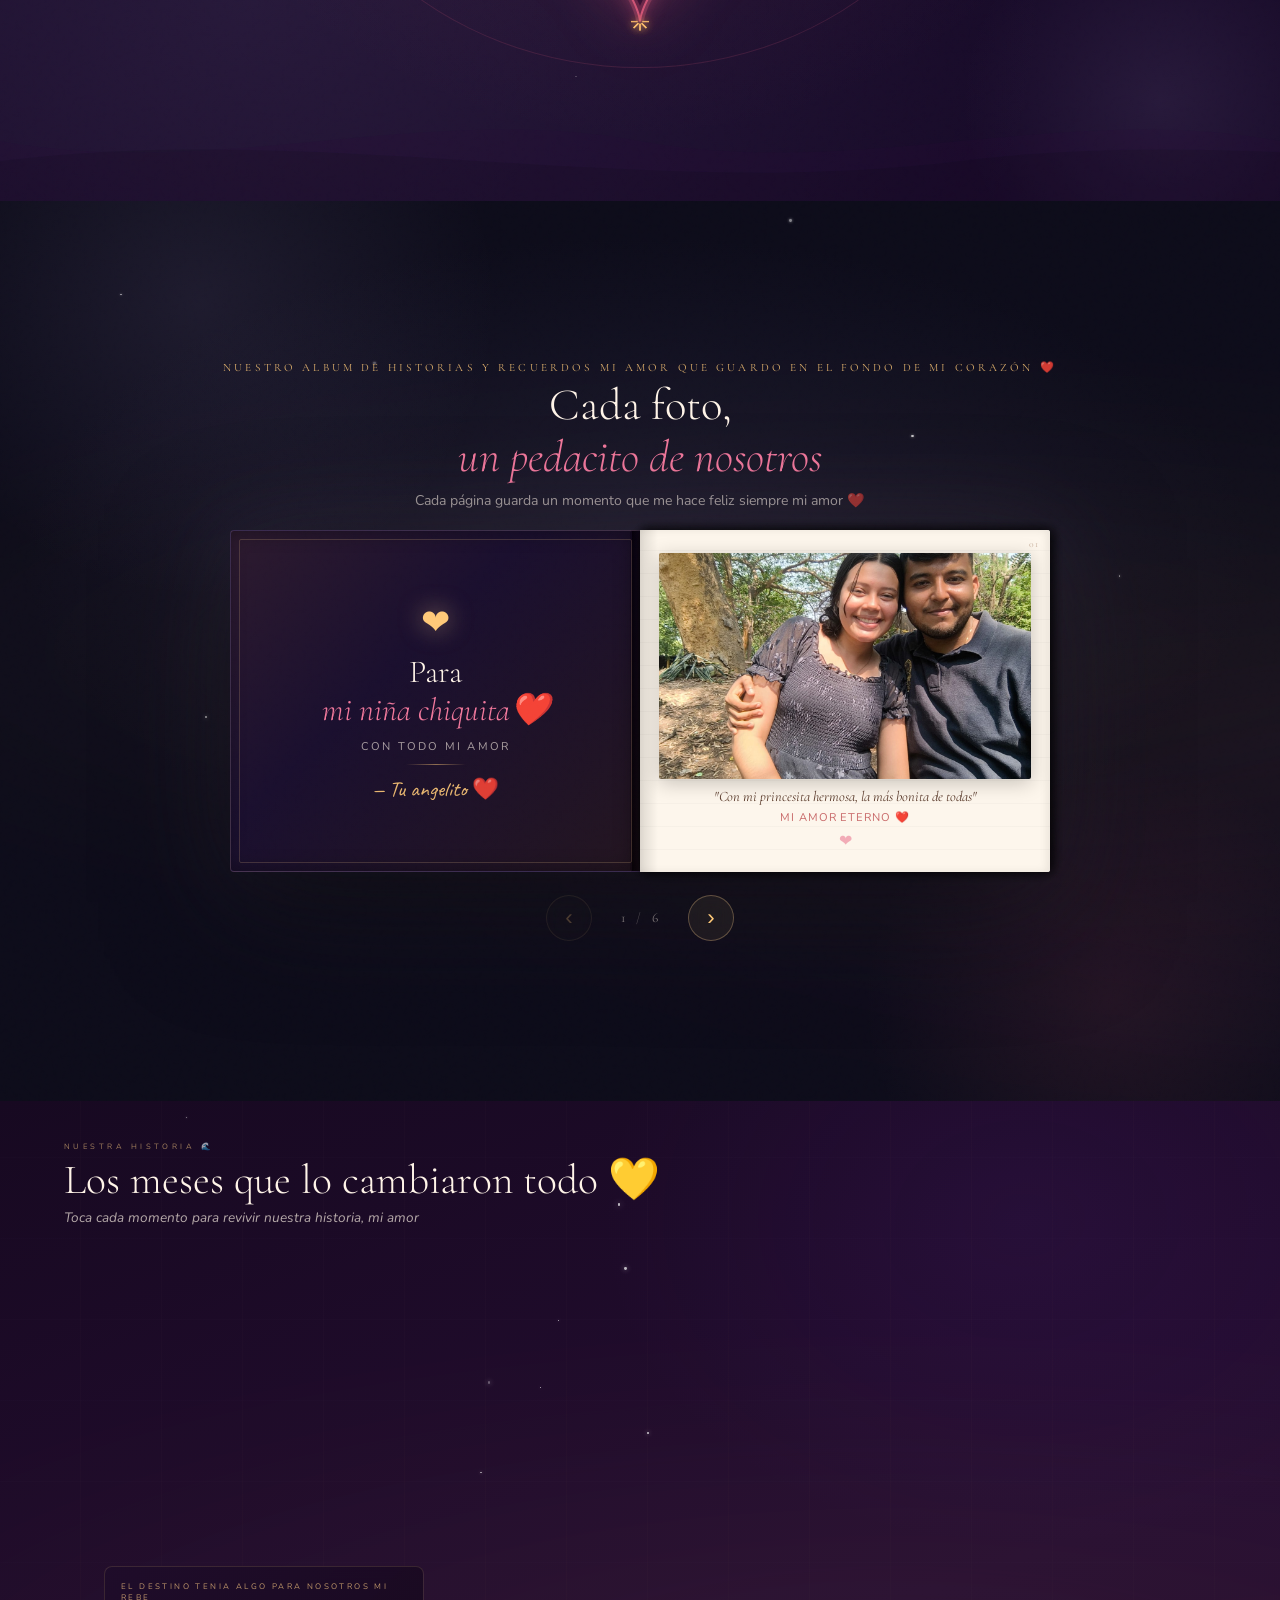
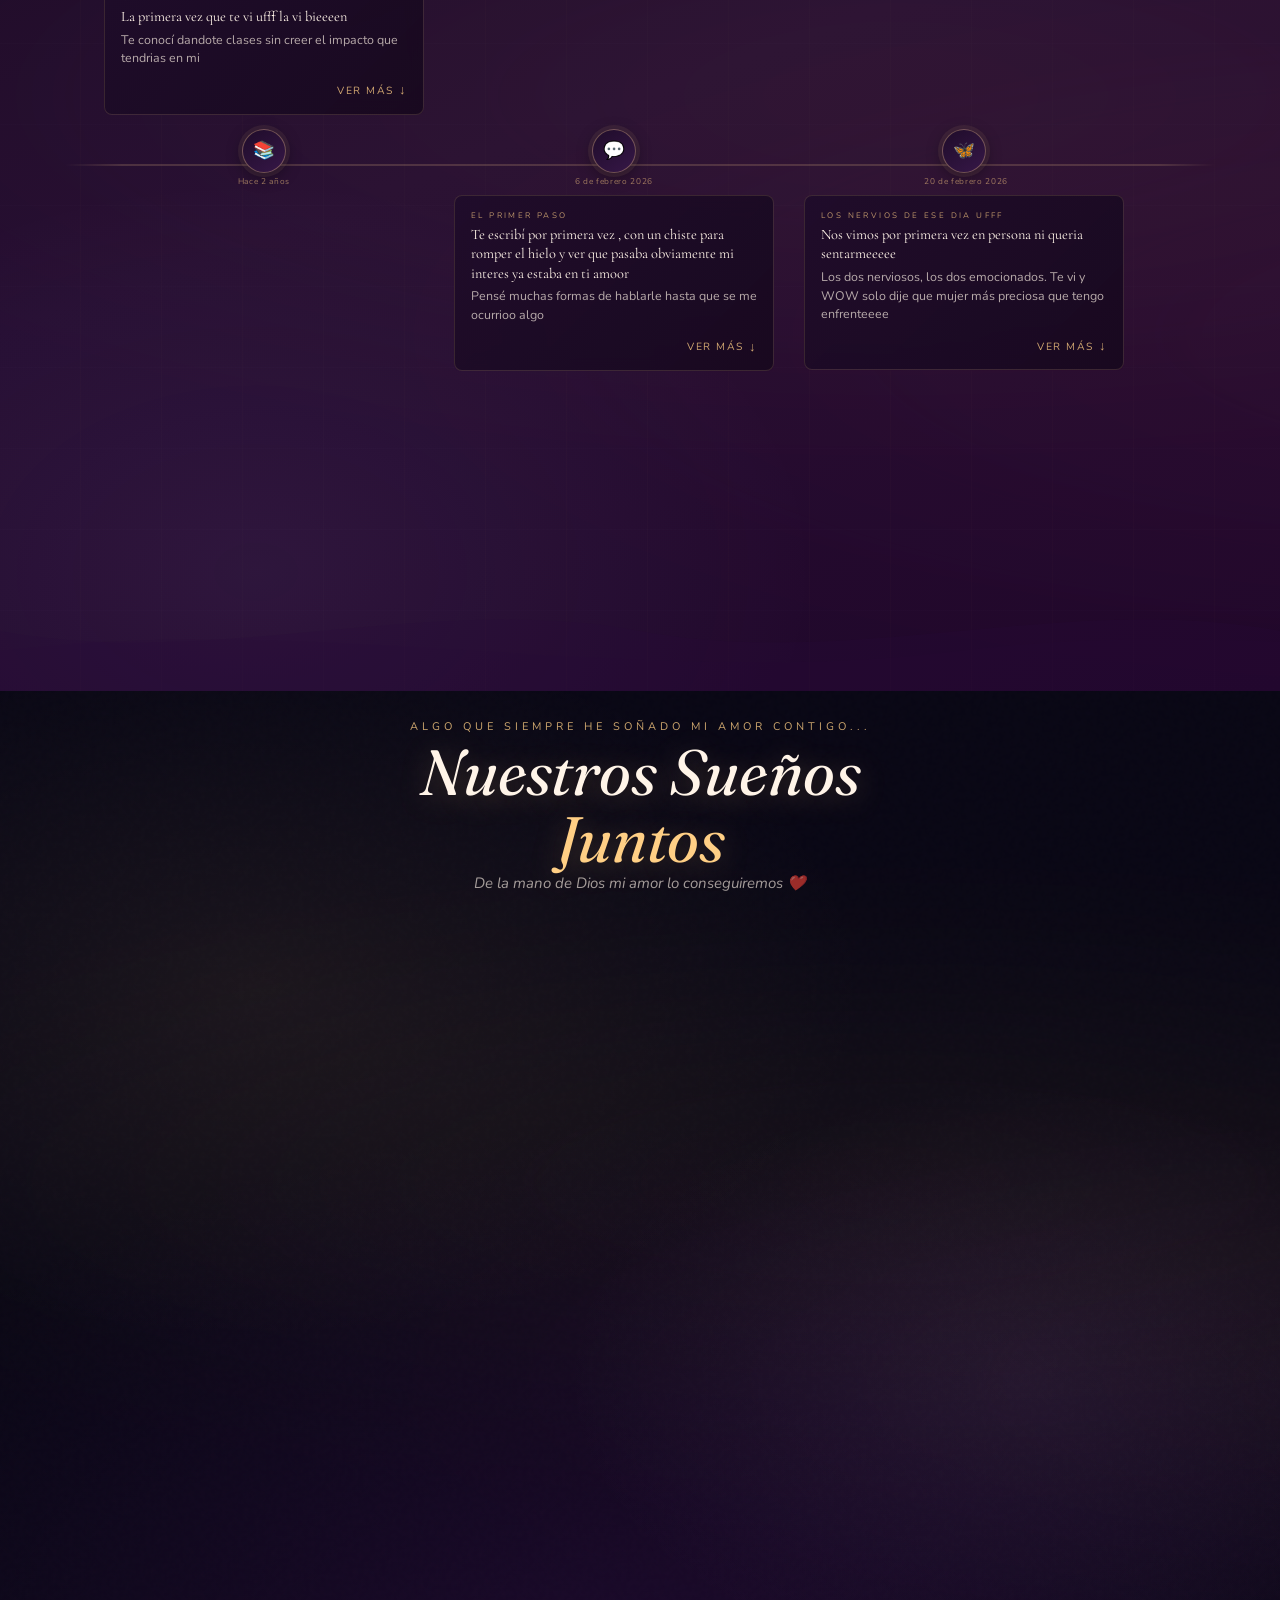
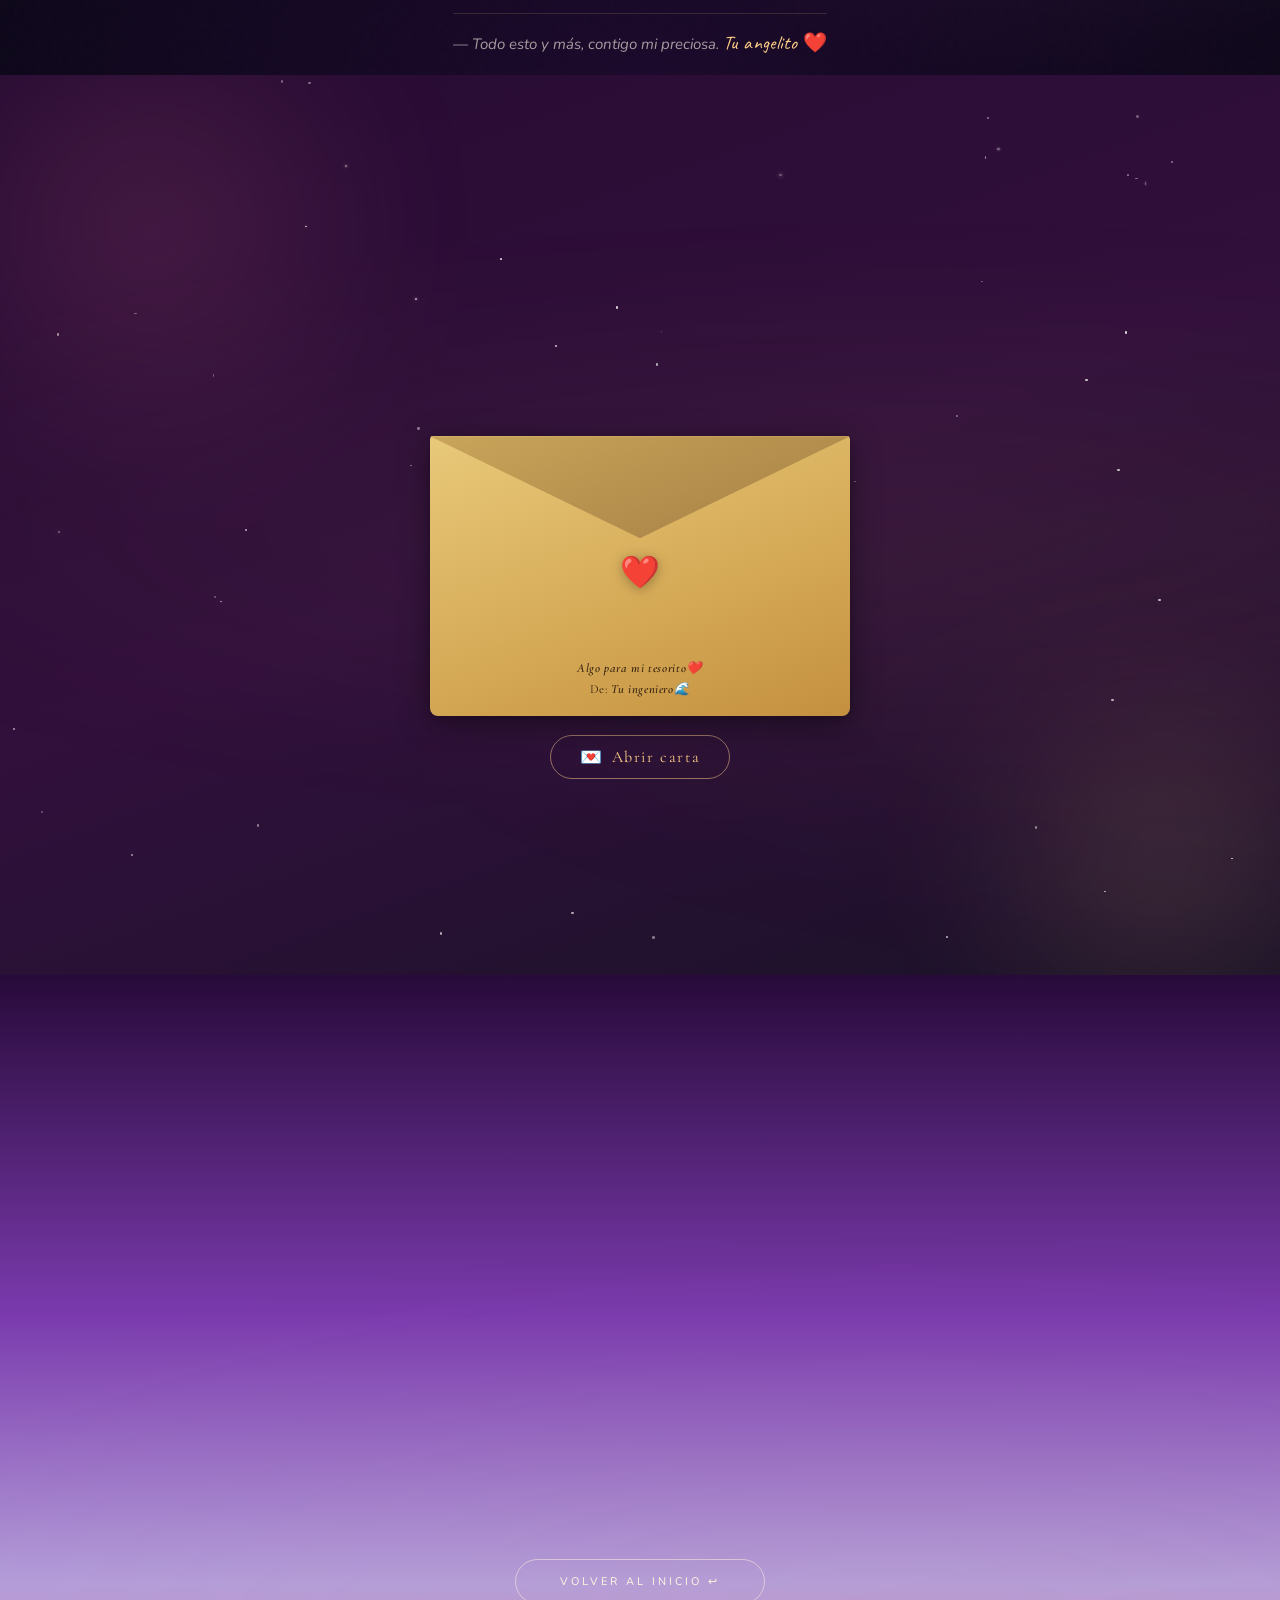
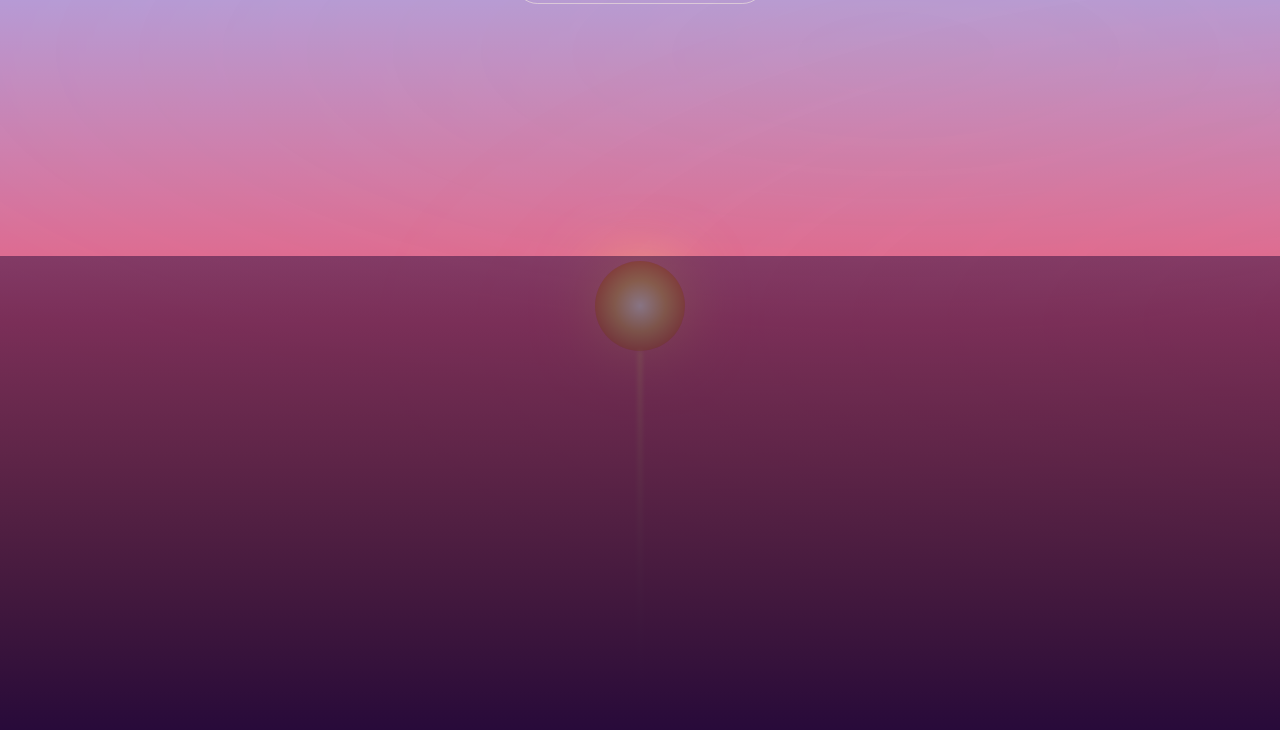
==== commit b2ce4ed7: "Add files via upload" ====
--- a/index.html
+++ b/index.html
@@ -25,8 +25,9 @@
 
     <h1 class="ws-title">Te quiero mucho mi bonita❤️ </h1>
     <p class="ws-msg">
-Te quiero mucho mi niña y quiero que te quede claro que hare todo lo posible por hacerte feliz a mi lado te mereces todo lo bonito del mundo mi chelita ❤️
-Como le he dicho yo me encargaré que nadie le haga daño a mi chelita bonita te quiero tanto mi amorcito quiero todo con usted  ❤️</p>
+Circustancias siempre aparecen mi amor pero nosotros nos mantenemos unidos siempre mi niña sin importar lo que pase  ❤️
+y hay que ver siempre el lado bueno mi niña bonita ya casi 6 meses falta muuuuy poco y lo vamos a celebrar no fisicamente juntos pero estamos unidos con Dios 
+y este sentimiento tan grande que cada Dia crece más y más ❤️ </p>
     <button class="ws-btn" onclick="enterSite()">Siguiente</button>
     <span class="ws-hint">Te quiero con toda mi alma ❤️</span>
   </div>
@@ -102,7 +103,7 @@
         <div class="eyebrow anim-char">✦ nuestra historia</div>
         <h1 class="hero-title">Para <em>ti,</em><br>Mi Psicologa Preciosa</h1>
         <p class="hero-sub">
-Lo mejorcito de mi 2026 eres tu mi amor eres tu siempre lo serás lo más lindo que  hay en mi ser 🤍</p>
+Mi regalo más grande que me ha dado Dios siempre serás tu mi niña, le agradezco cada noche por ponerte en mi camino soy el más feliz 🤍</p>
         
         <div class="counter-wrap">
           <div class="counter-item">
@@ -1009,18 +1010,18 @@
         <div class="vg-wrap reveal-up" style="animation-delay:0.5s">
           <div class="vg-label">Para el amor de mi vida</div>
           <div class="vg-grid">
-            <div class="vg-card">
+            <!-- <div class="vg-card">
               <div class="vg-frame">
-                <video class="vg-video" src="267.mp4" playsinline preload="metadata" controls></video>
+                <video class="vg-video" src="272.mp4" playsinline preload="metadata" controls></video>
                 <span class="vg-tag">01</span>
                 <button class="vg-play-btn" type="button" aria-label="Reproducir video" onclick="vgPlay(this)">
                   <span class="vg-play-icon">▶</span>
                 </button>
               </div>
-            </div>
+            </div> -->
             <div class="vg-card">
               <div class="vg-frame">
-                <video class="vg-video" src="268.mp4" playsinline preload="metadata" controls></video>
+                <video class="vg-video" src="271.mp4" playsinline preload="metadata" controls></video>
                 <span class="vg-tag">02</span>
                 <button class="vg-play-btn" type="button" aria-label="Reproducir video" onclick="vgPlay(this)">
                   <span class="vg-play-icon">▶</span>
@@ -1029,7 +1030,7 @@
             </div>
             <div class="vg-card">
               <div class="vg-frame">
-                <video class="vg-video" src="269.mp4" playsinline preload="metadata" controls></video>
+                <video class="vg-video" src="270.mp4" playsinline preload="metadata" controls></video>
                 <span class="vg-tag">03</span>
                 <button class="vg-play-btn" type="button" aria-label="Reproducir video" onclick="vgPlay(this)">
                   <span class="vg-play-icon">▶</span>
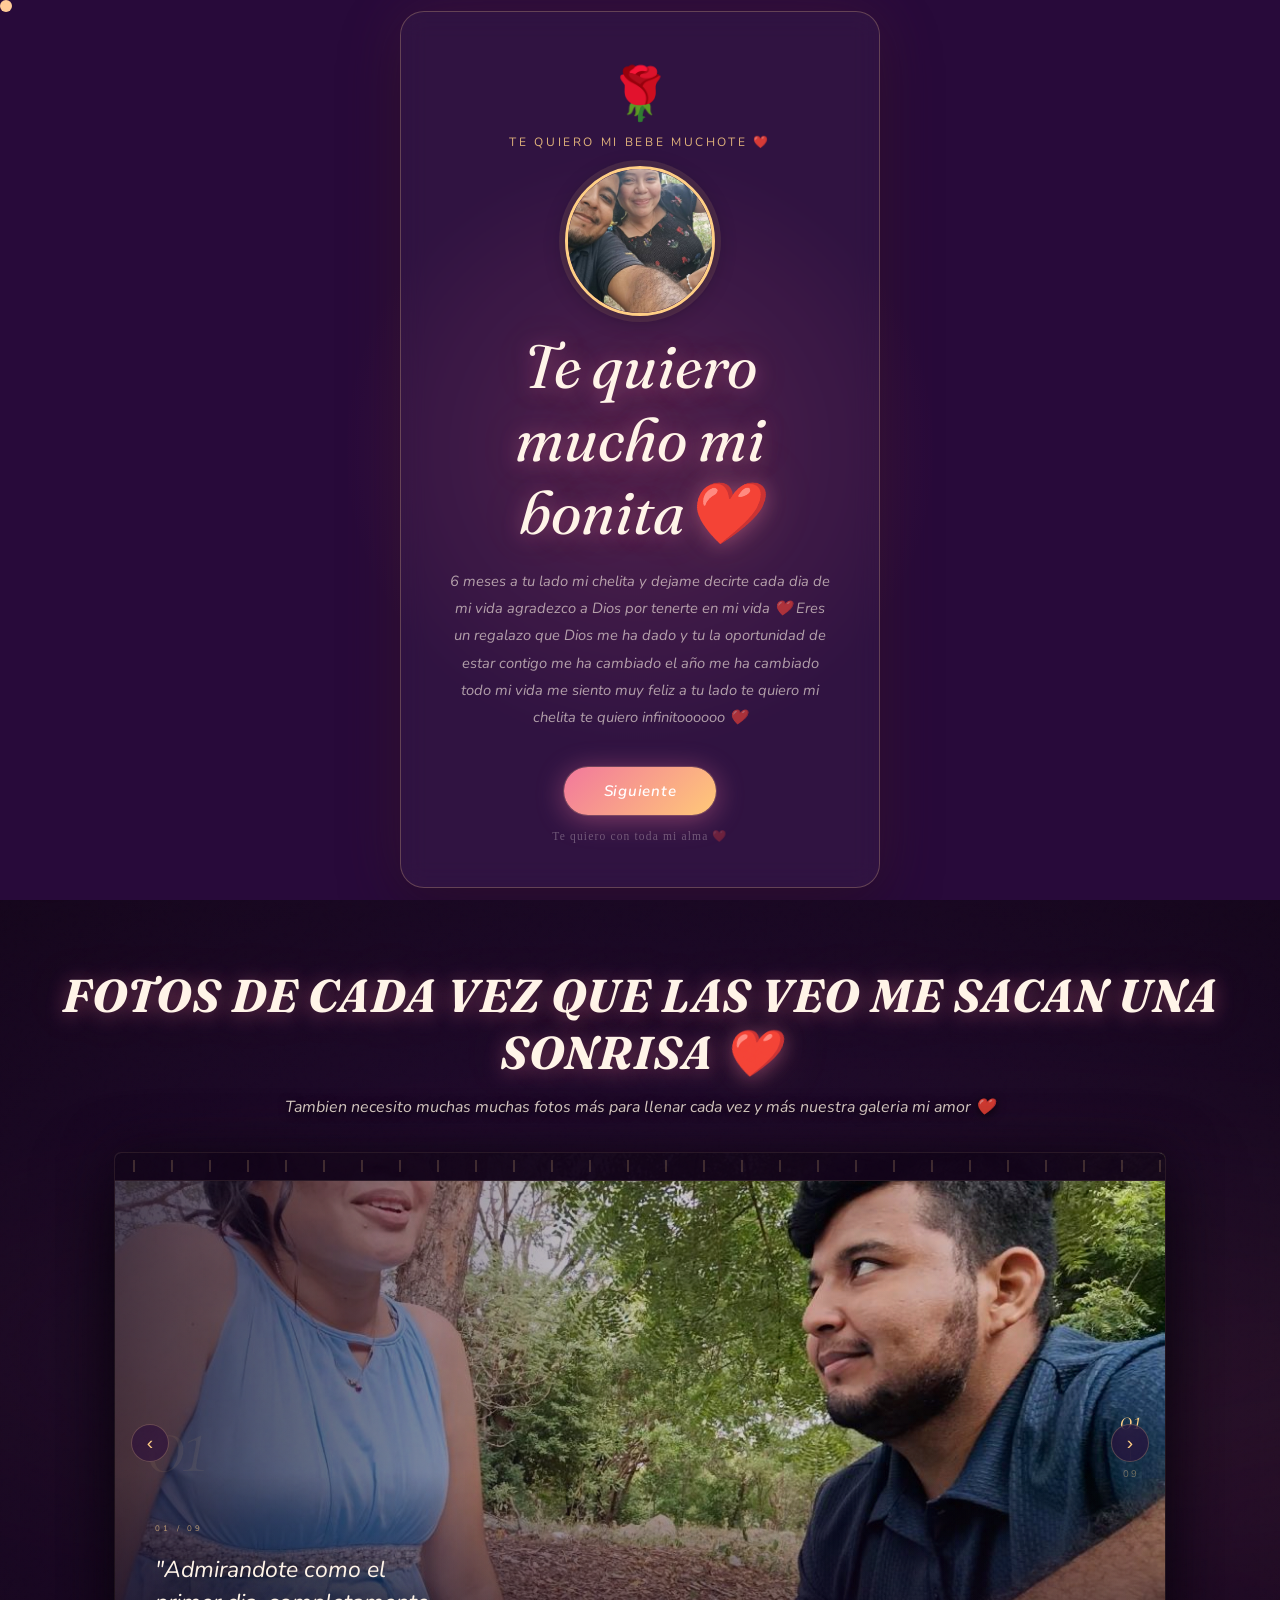
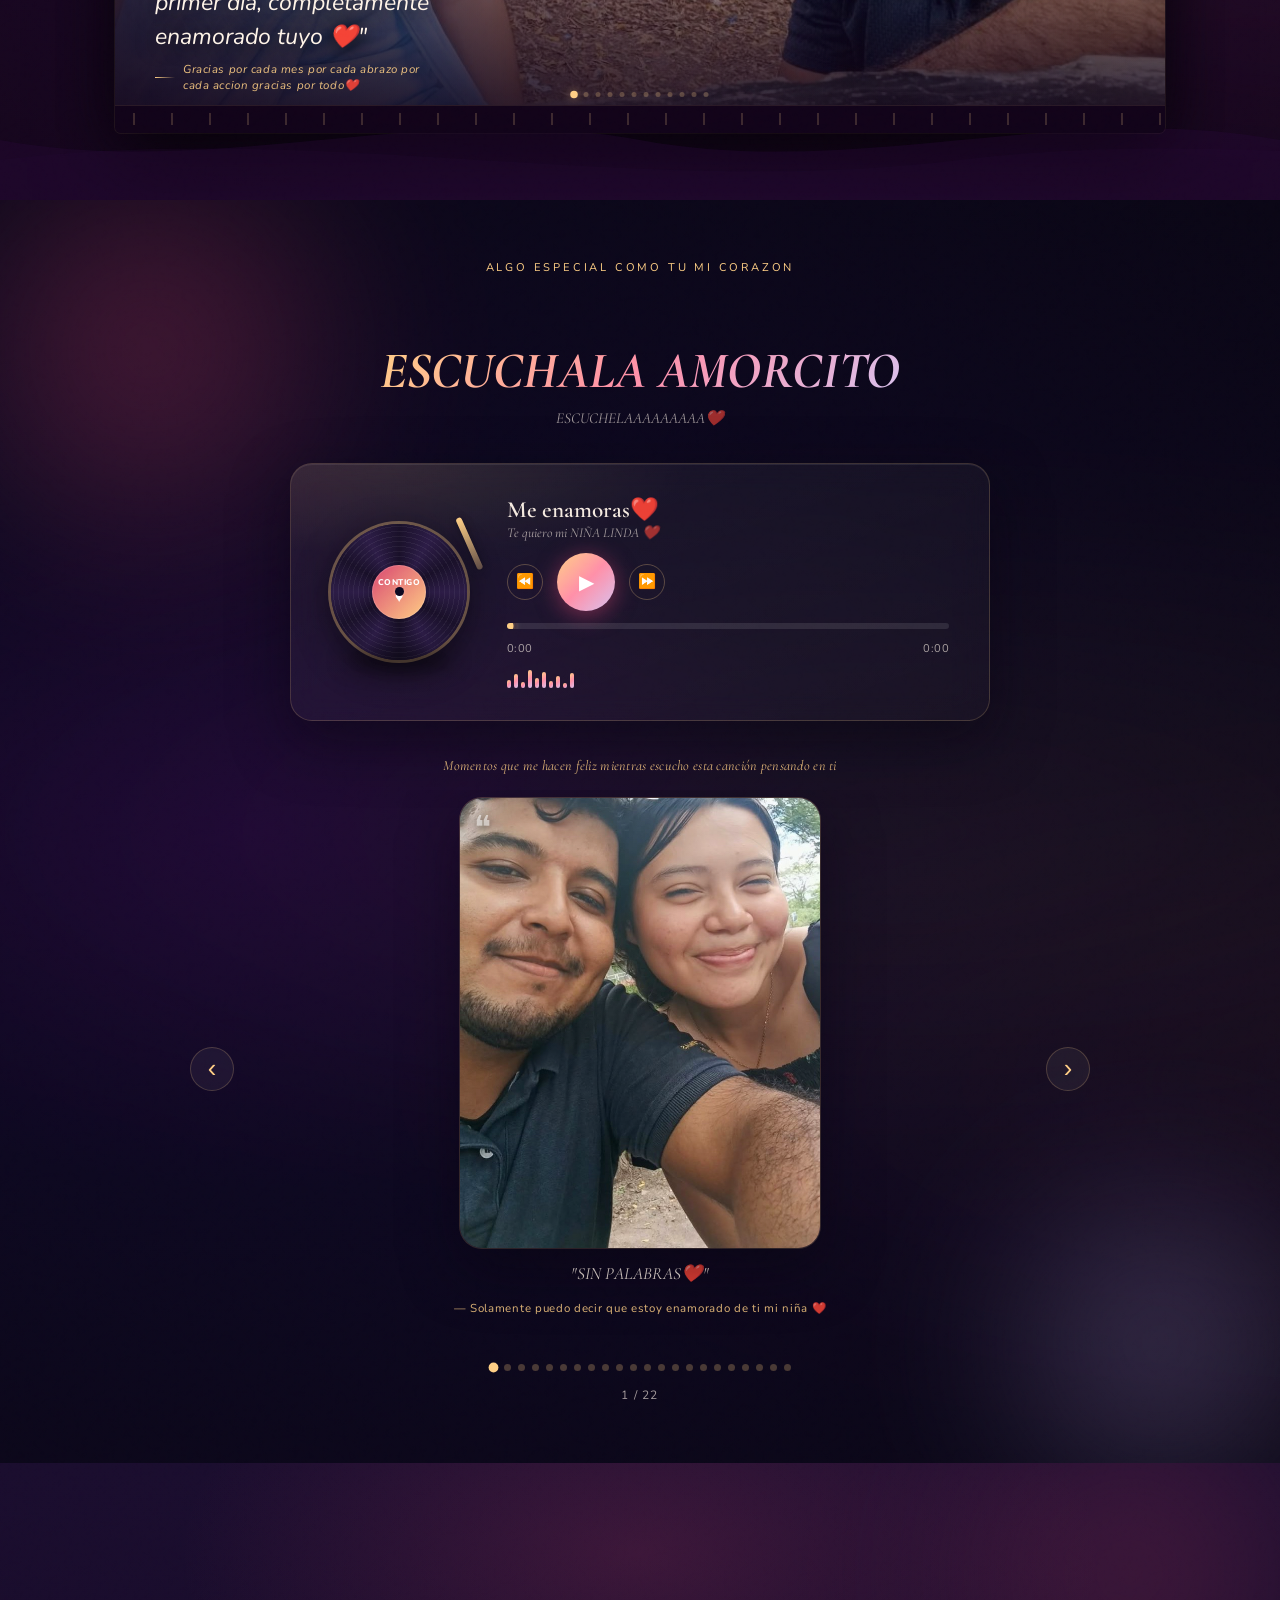
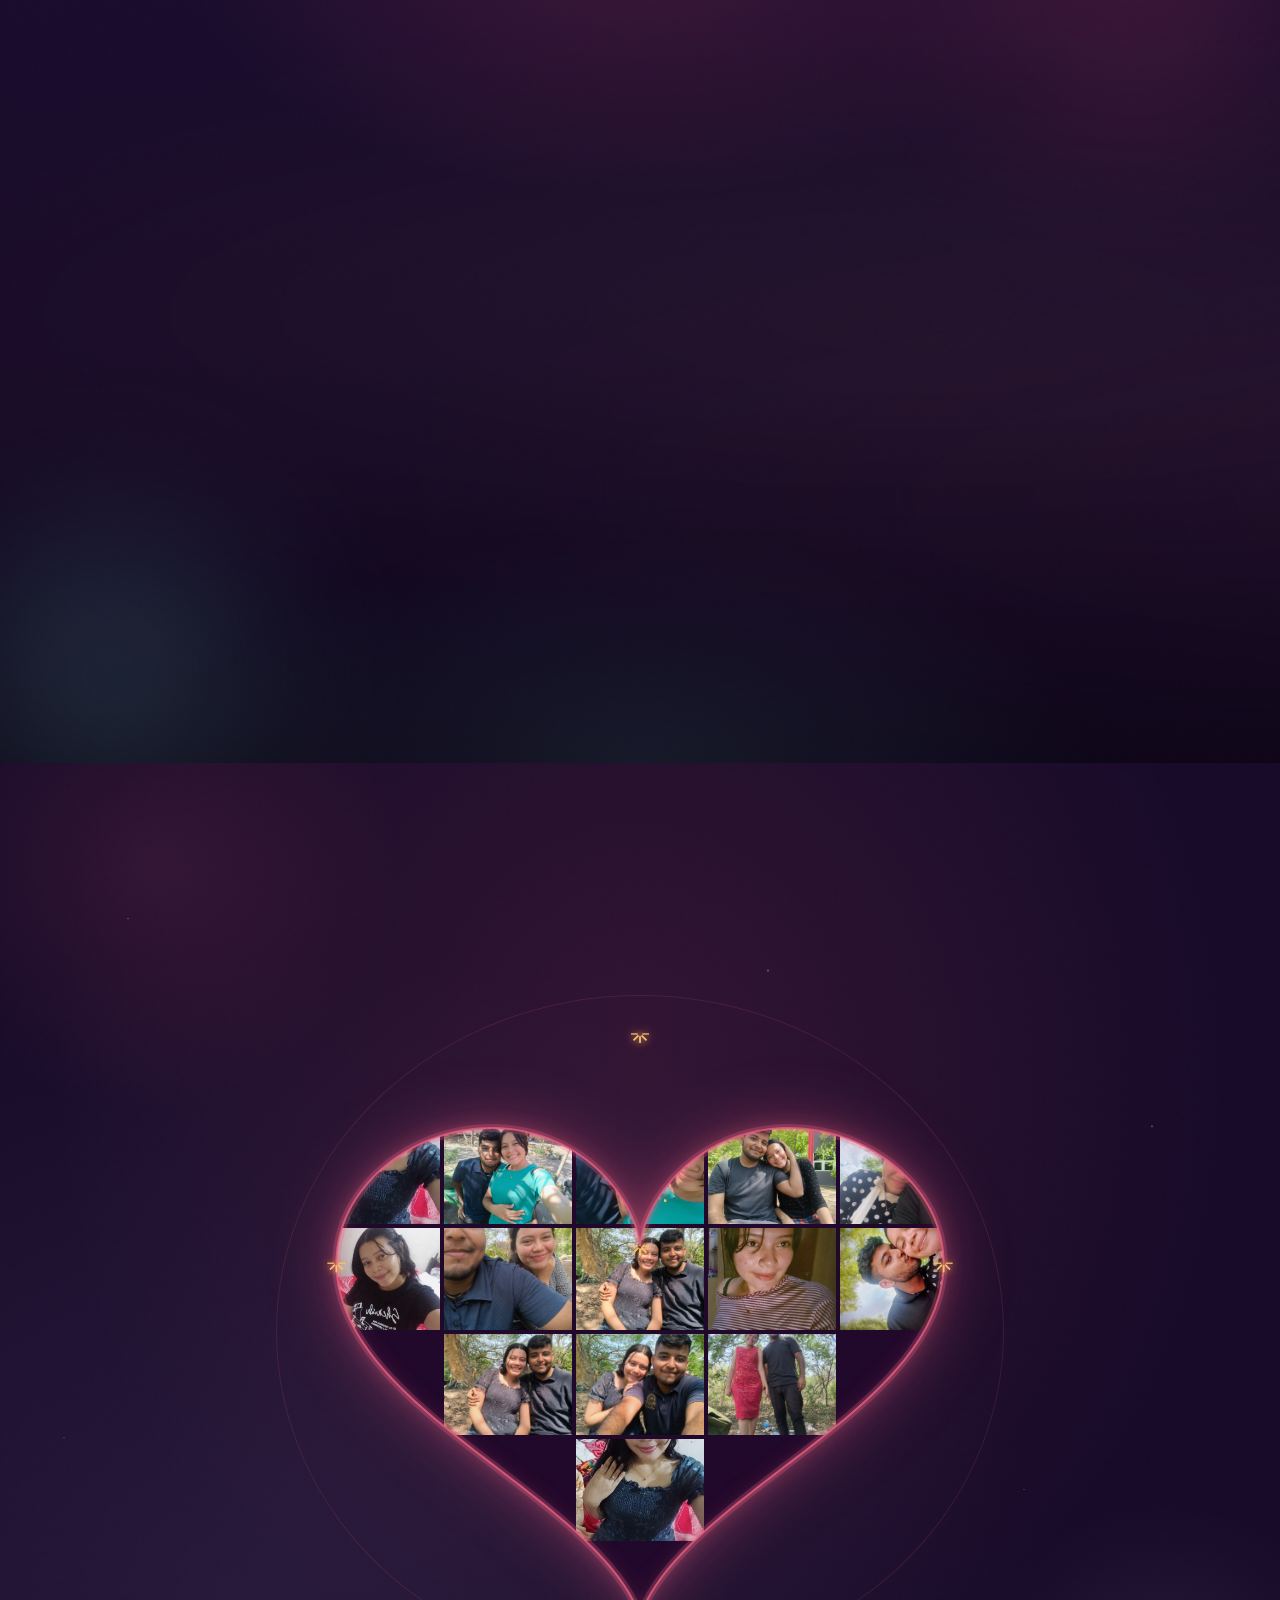
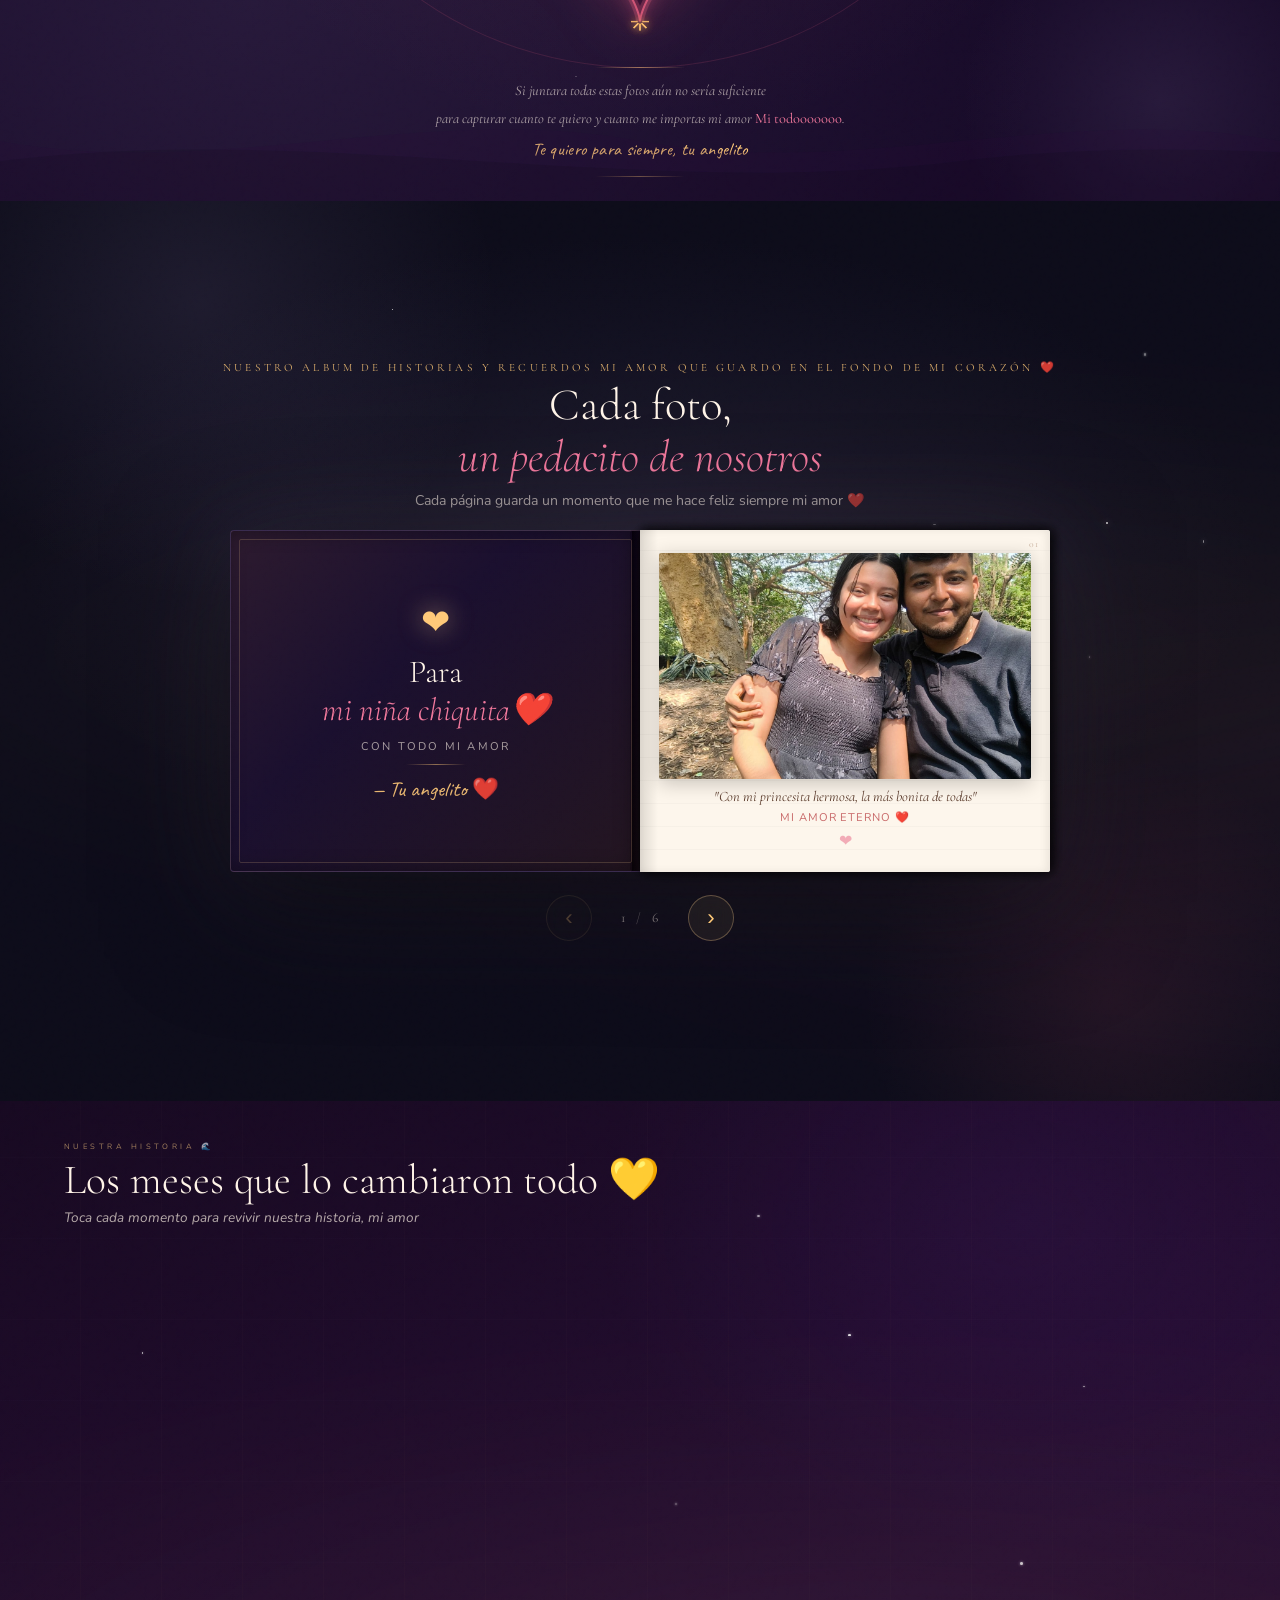
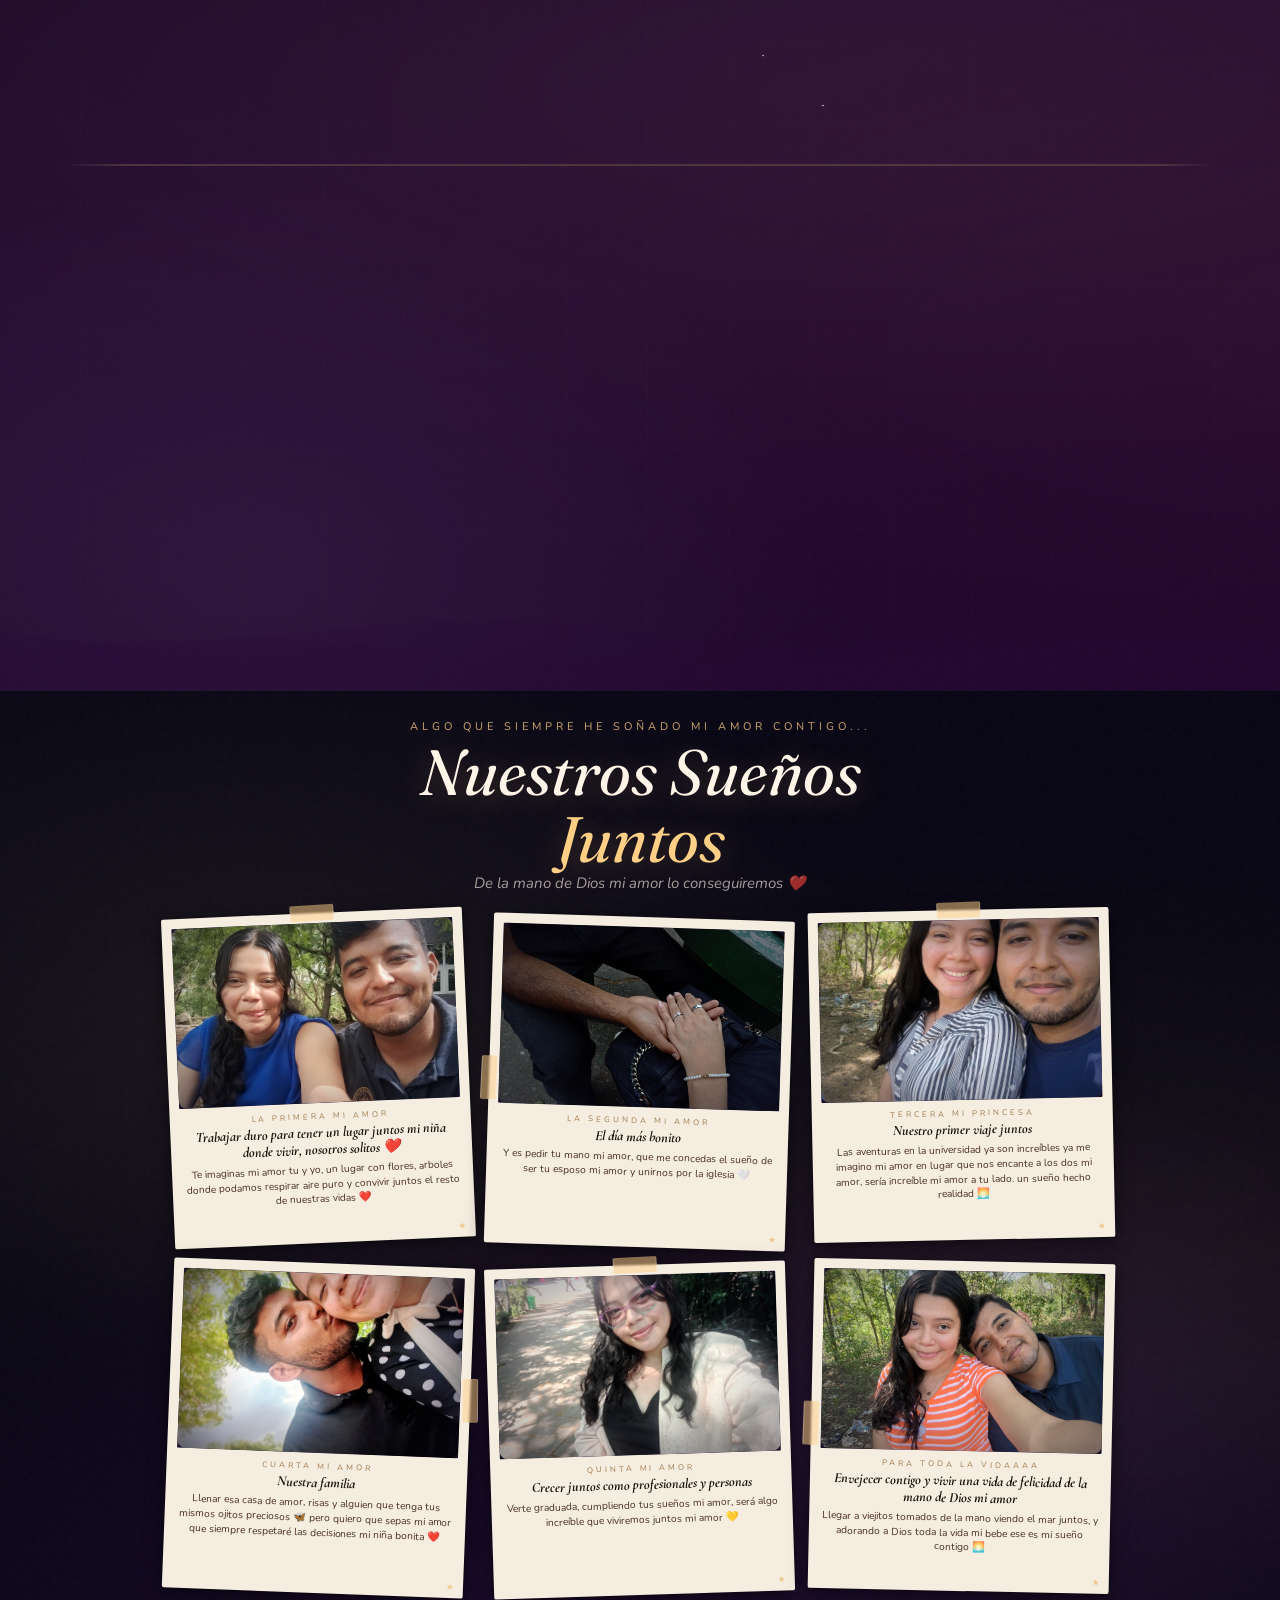
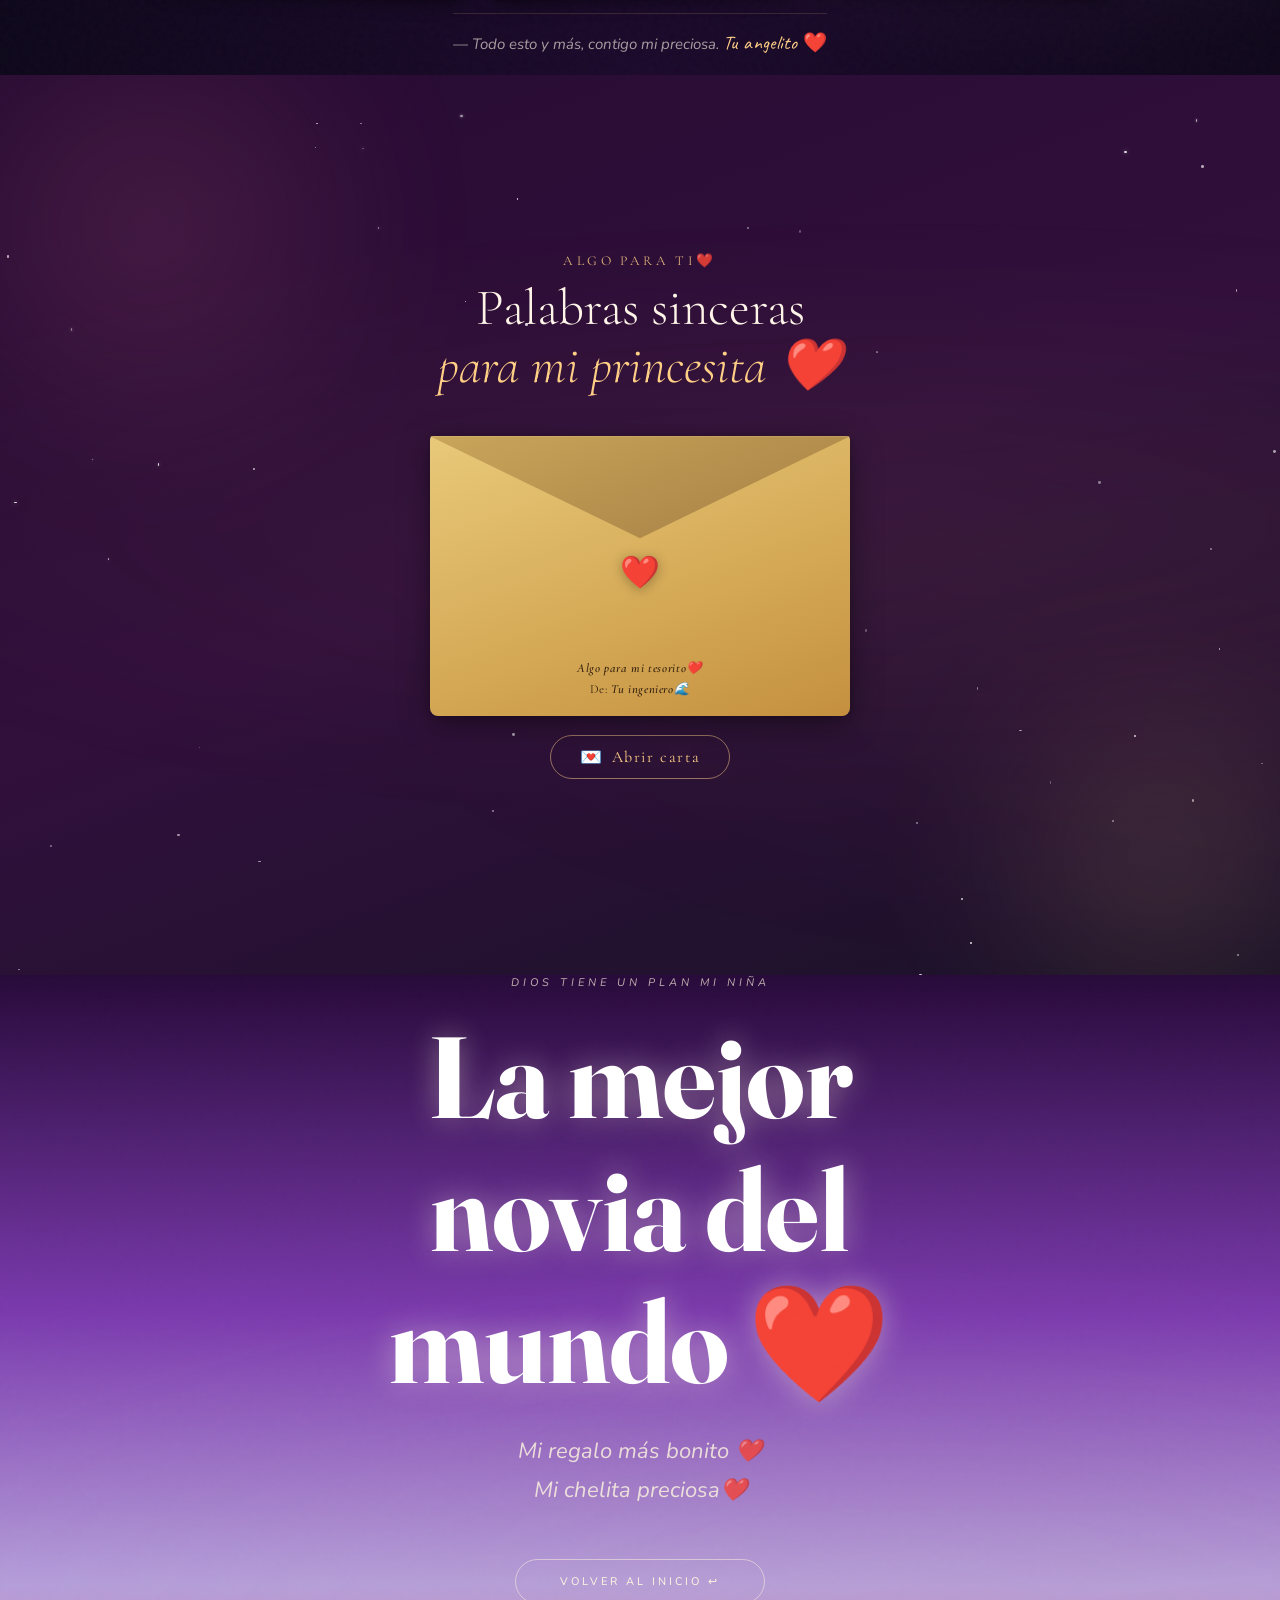
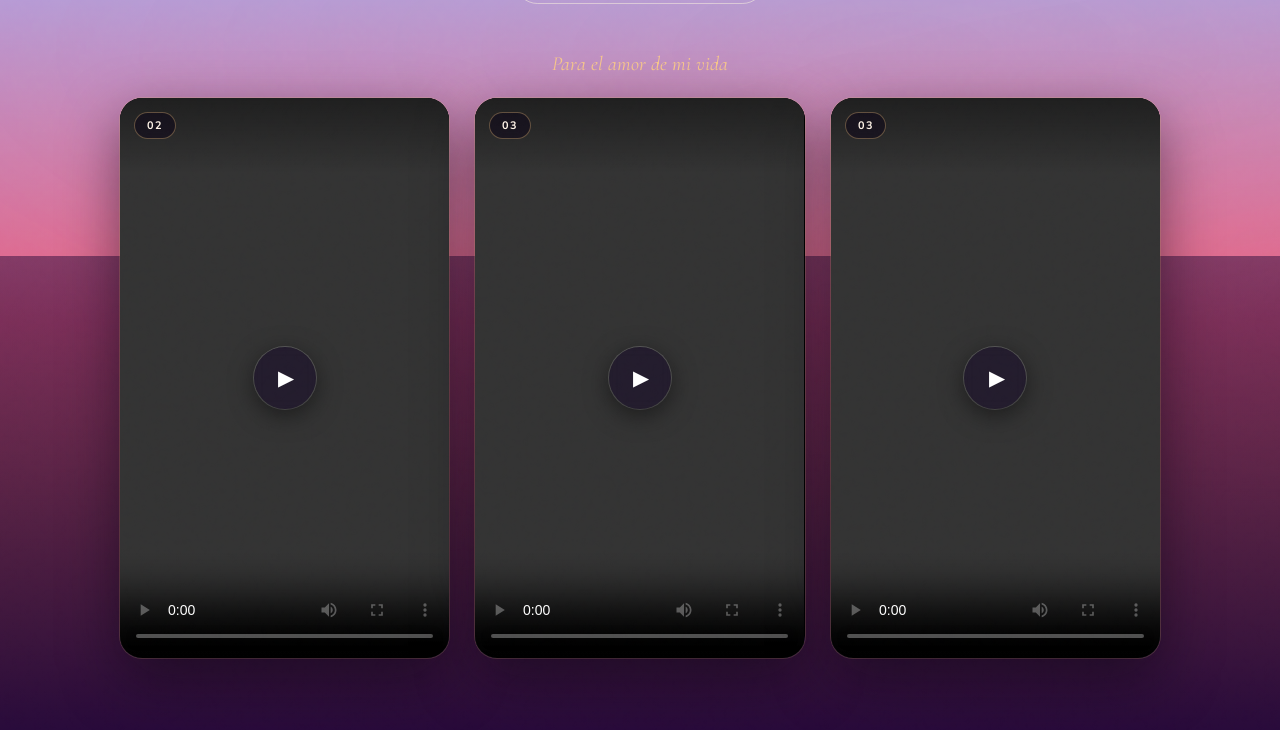
==== commit b14509bd: "Add files via upload" ====
--- a/index.html
+++ b/index.html
@@ -17,7 +17,7 @@
   <div class="ws-glow"></div>
   <div class="ws-card">
     <span class="ws-rose">🌹</span>
-    <div class="ws-label">Para la niña de ojitos preciosos ❤️ </div>
+    <div class="ws-label">Te quiero mi bebe muchote ❤️ </div>
     
     <div class="ws-photo-container">
       <img src="5m.jpeg" alt="Nuestra foto" class="ws-photo">
@@ -25,9 +25,10 @@
 
     <h1 class="ws-title">Te quiero mucho mi bonita❤️ </h1>
     <p class="ws-msg">
-Circustancias siempre aparecen mi amor pero nosotros nos mantenemos unidos siempre mi niña sin importar lo que pase  ❤️
-y hay que ver siempre el lado bueno mi niña bonita ya casi 6 meses falta muuuuy poco y lo vamos a celebrar no fisicamente juntos pero estamos unidos con Dios 
-y este sentimiento tan grande que cada Dia crece más y más ❤️ </p>
+6 meses a tu lado mi chelita y dejame decirte cada dia de mi vida agradezco a Dios por tenerte en mi vida ❤️ 
+Eres un regalazo que Dios me ha dado y tu la oportunidad de estar contigo me ha cambiado el año 
+me ha cambiado todo mi vida me siento muy feliz a tu lado
+te quiero mi chelita te quiero infinitoooooo ❤️</p>
     <button class="ws-btn" onclick="enterSite()">Siguiente</button>
     <span class="ws-hint">Te quiero con toda mi alma ❤️</span>
   </div>
@@ -1021,7 +1022,7 @@
             </div> -->
             <div class="vg-card">
               <div class="vg-frame">
-                <video class="vg-video" src="271.mp4" playsinline preload="metadata" controls></video>
+                <video class="vg-video" src="272.mp4" playsinline preload="metadata" controls></video>
                 <span class="vg-tag">02</span>
                 <button class="vg-play-btn" type="button" aria-label="Reproducir video" onclick="vgPlay(this)">
                   <span class="vg-play-icon">▶</span>
@@ -1030,7 +1031,17 @@
             </div>
             <div class="vg-card">
               <div class="vg-frame">
-                <video class="vg-video" src="270.mp4" playsinline preload="metadata" controls></video>
+                <video class="vg-video" src="273.mp4" playsinline preload="metadata" controls></video>
+                <span class="vg-tag">03</span>
+                <button class="vg-play-btn" type="button" aria-label="Reproducir video" onclick="vgPlay(this)">
+                  <span class="vg-play-icon">▶</span>
+                </button>
+              </div>
+            </div>
+
+            <div class="vg-card">
+              <div class="vg-frame">
+                <video class="vg-video" src="274.mp4" playsinline preload="metadata" controls></video>
                 <span class="vg-tag">03</span>
                 <button class="vg-play-btn" type="button" aria-label="Reproducir video" onclick="vgPlay(this)">
                   <span class="vg-play-icon">▶</span>
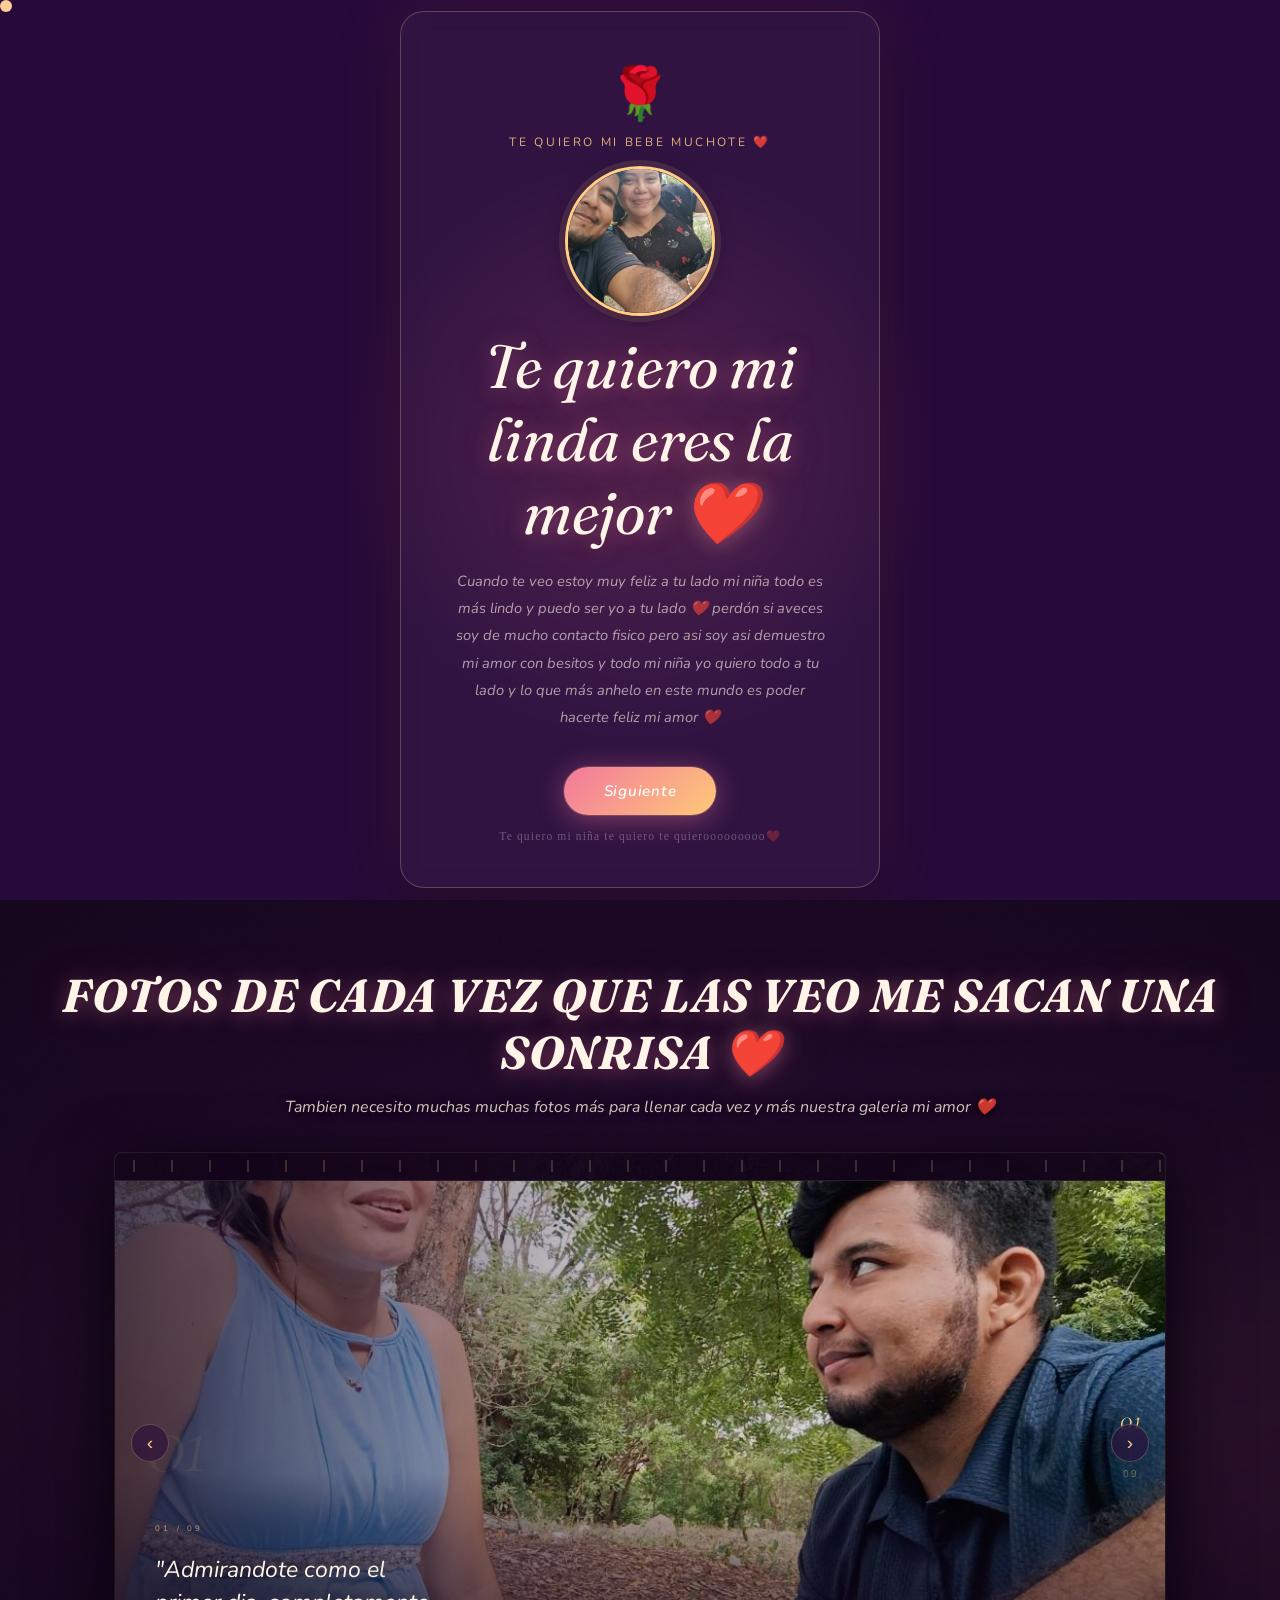
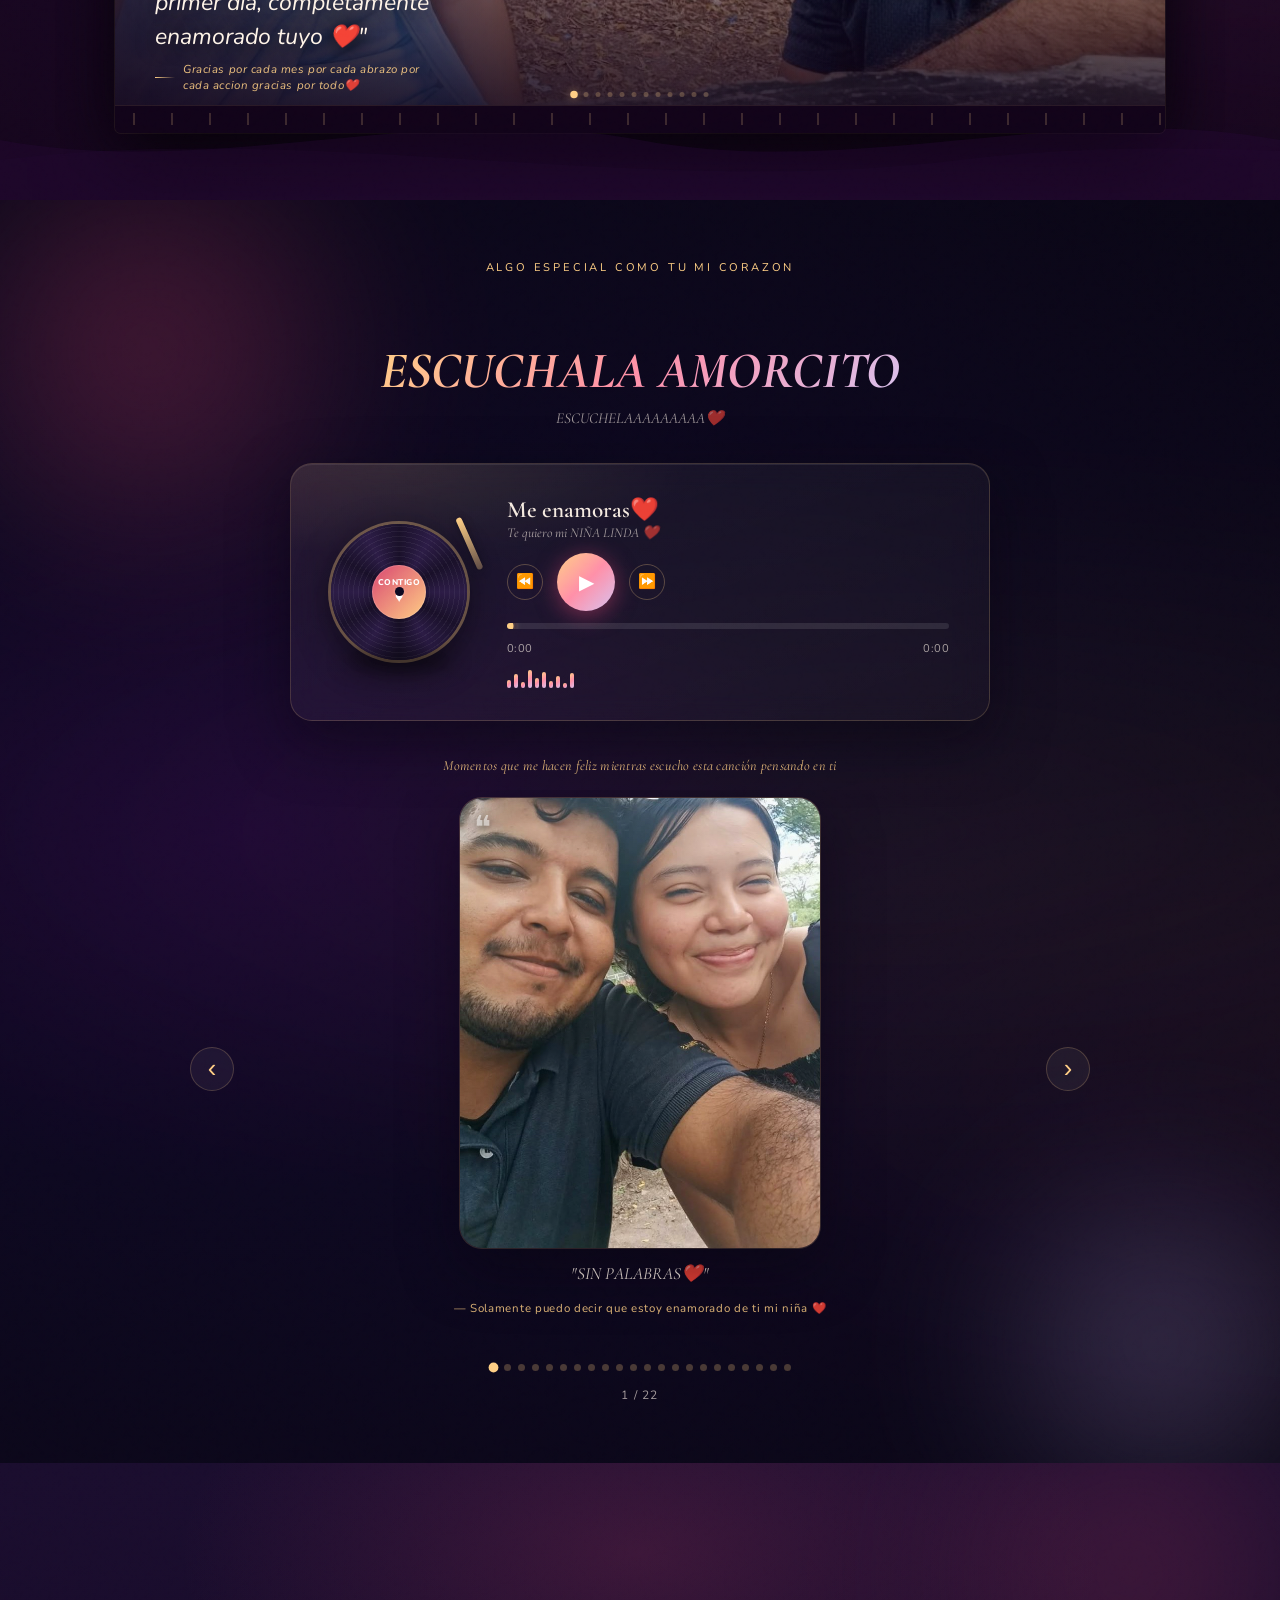
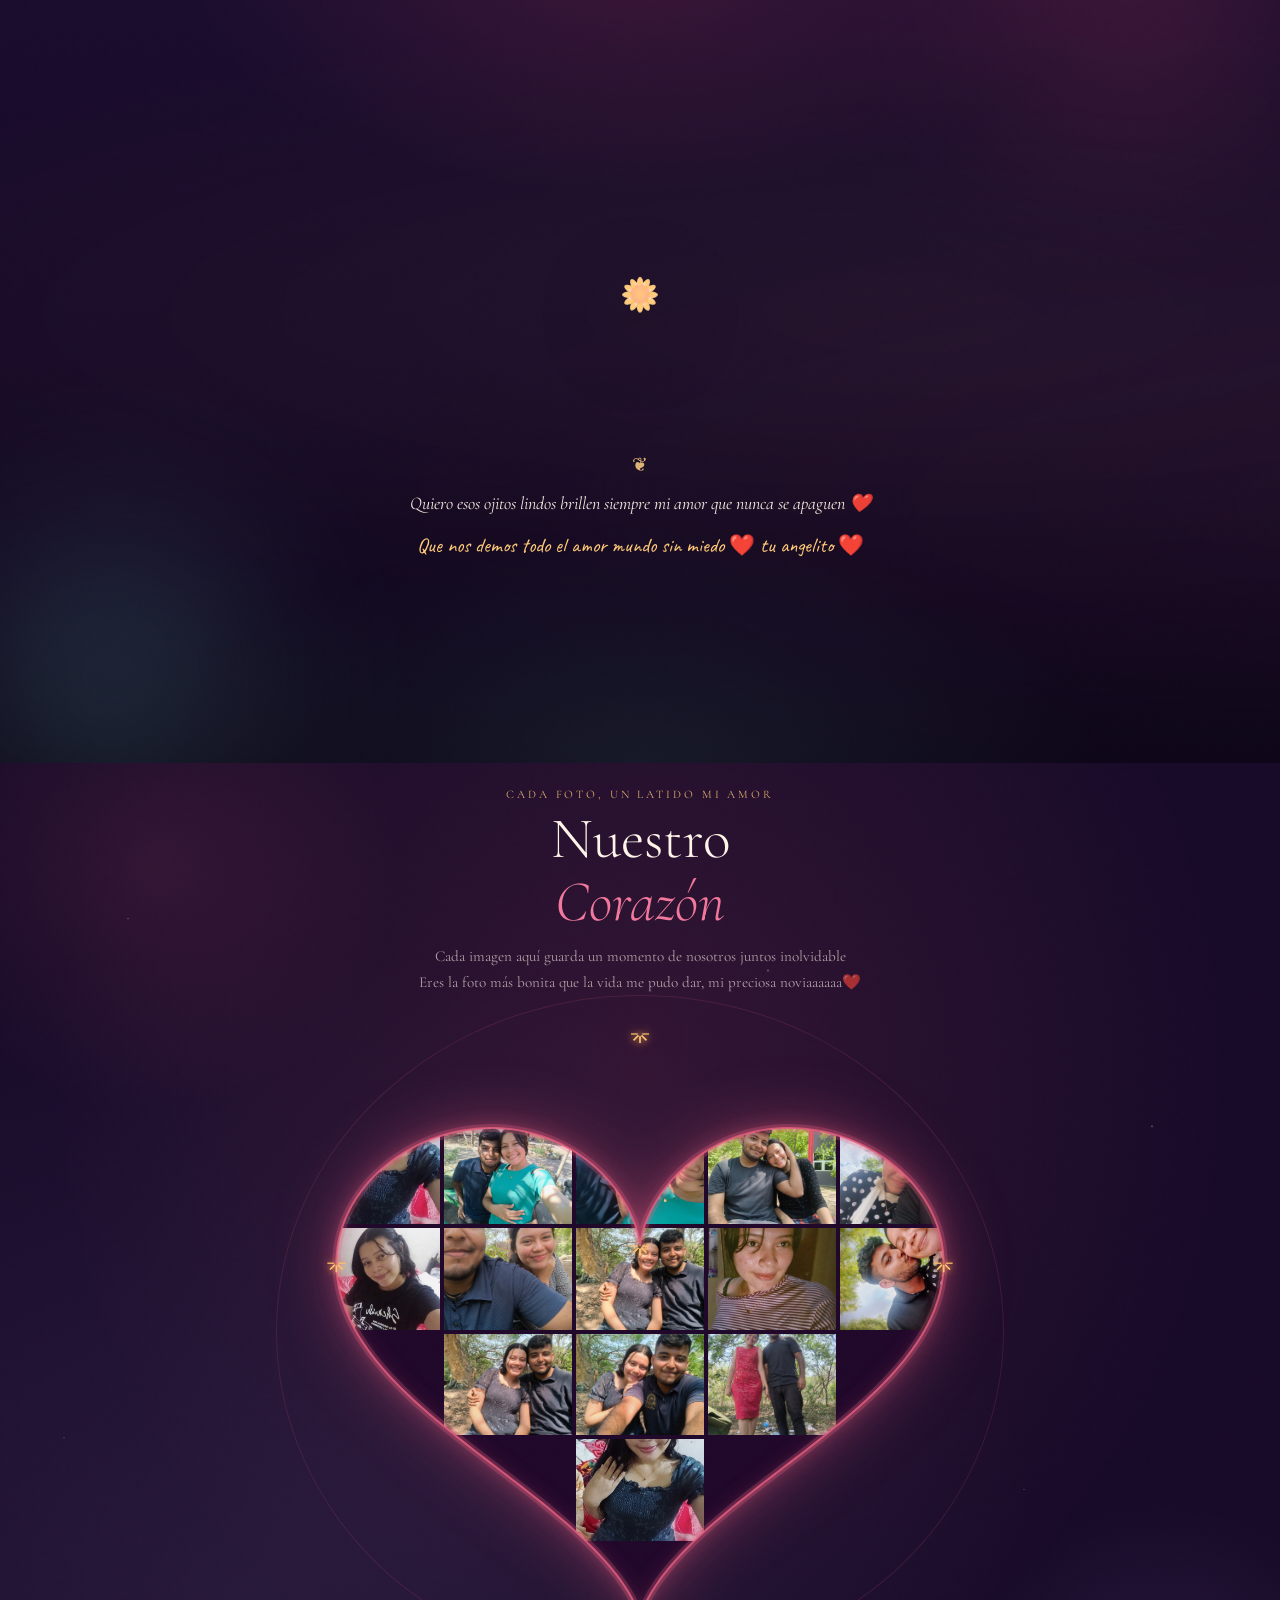
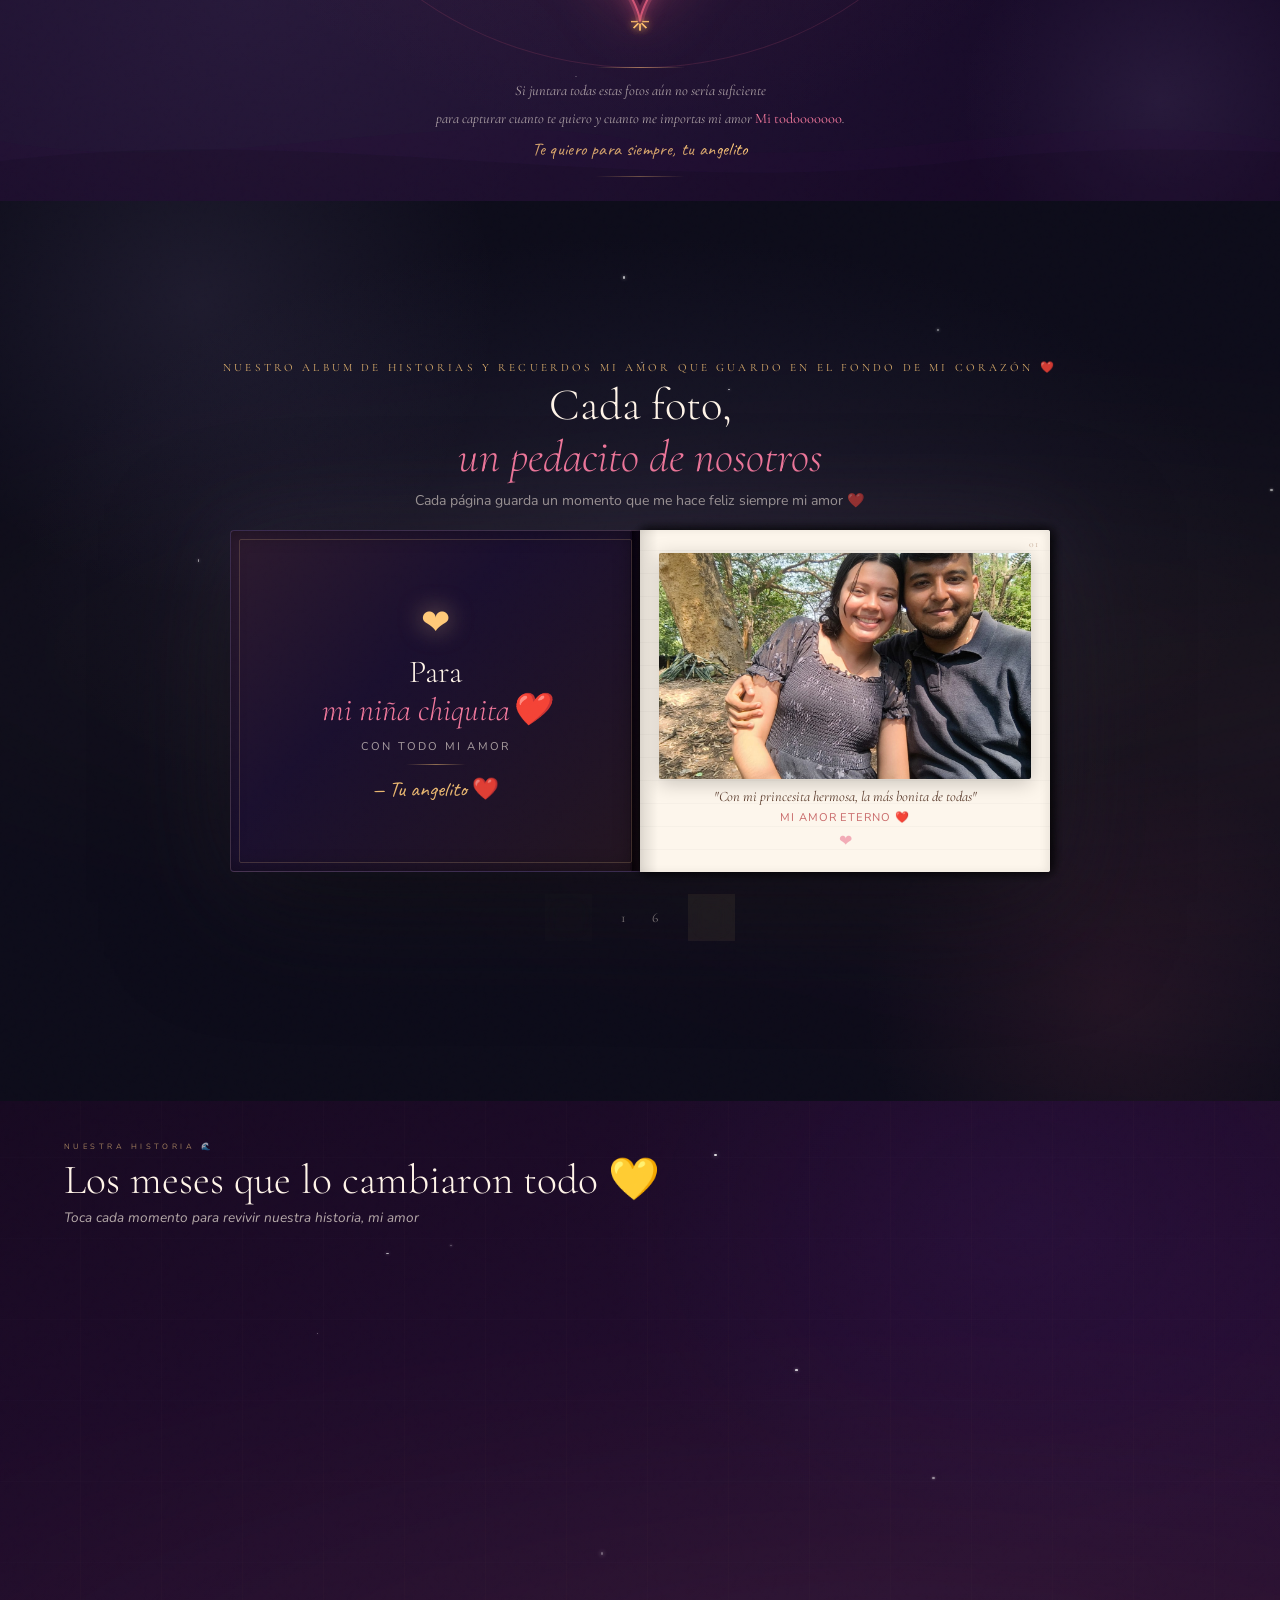
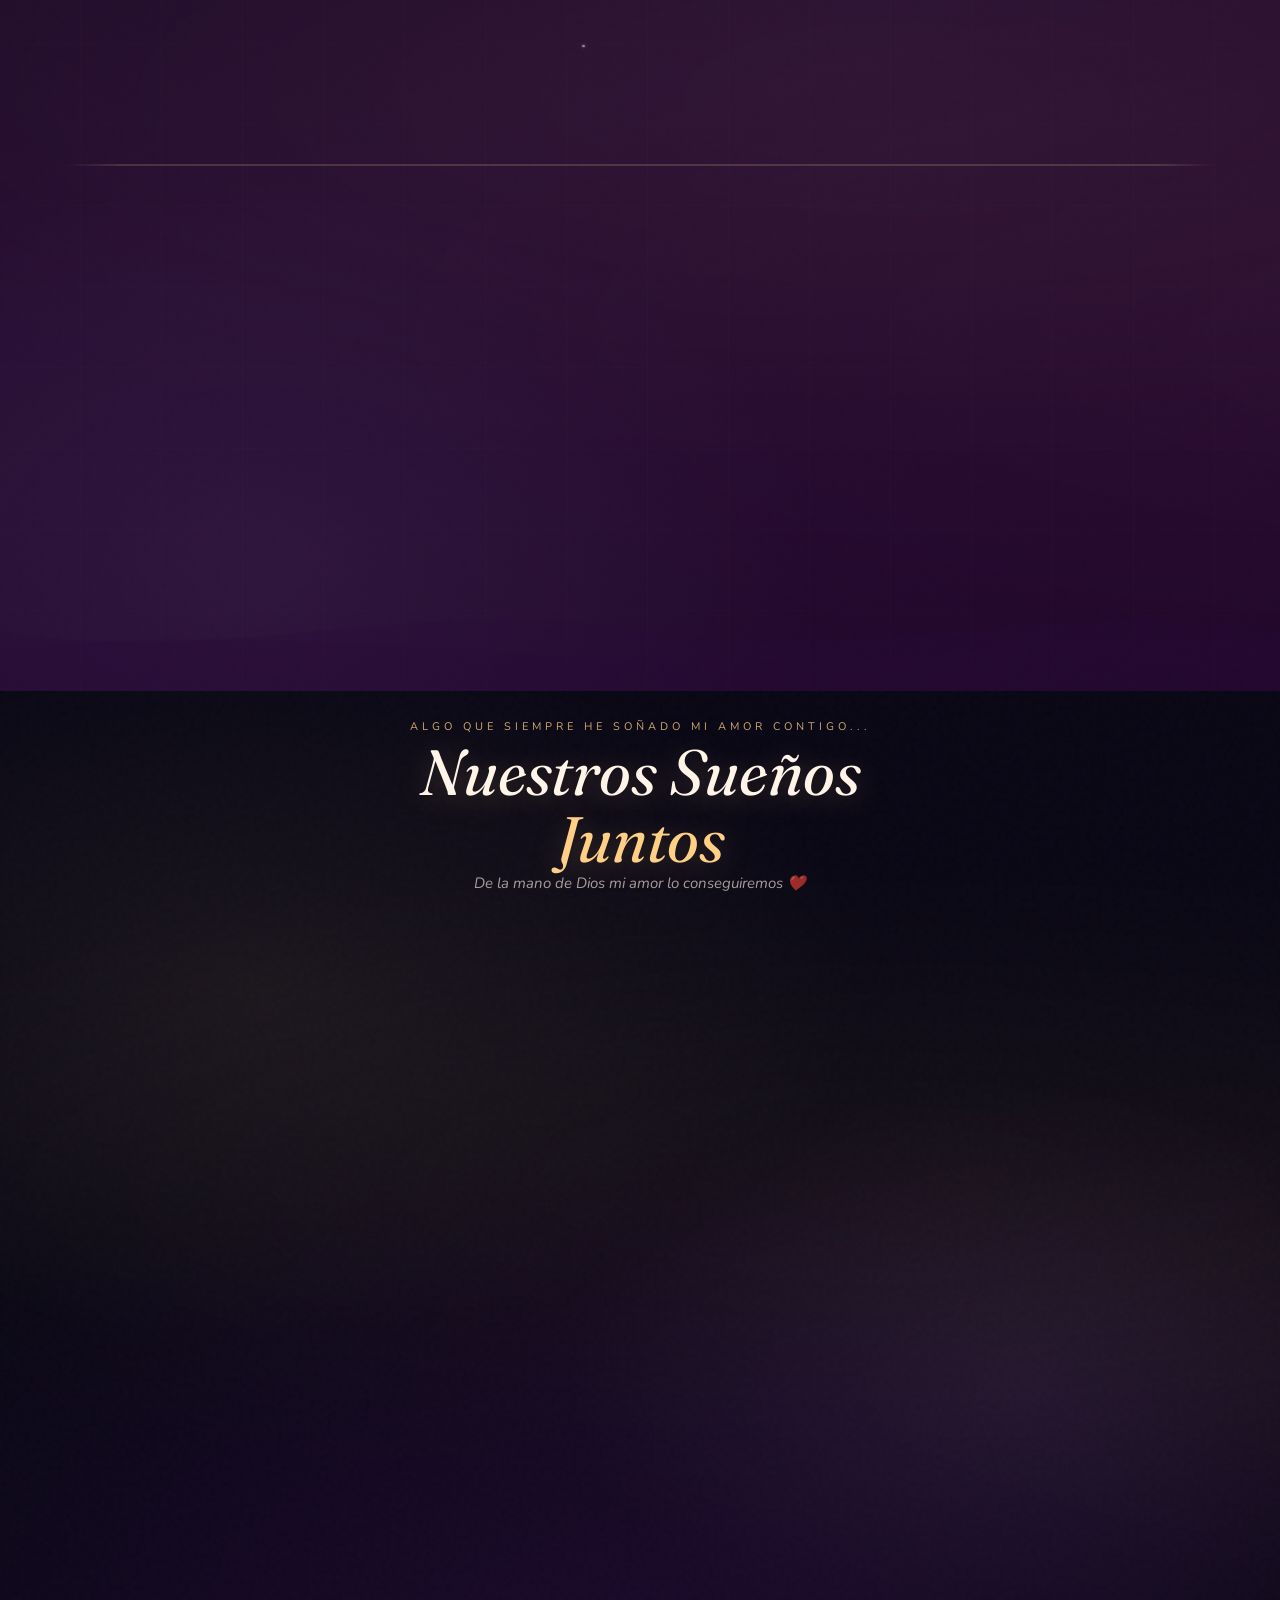
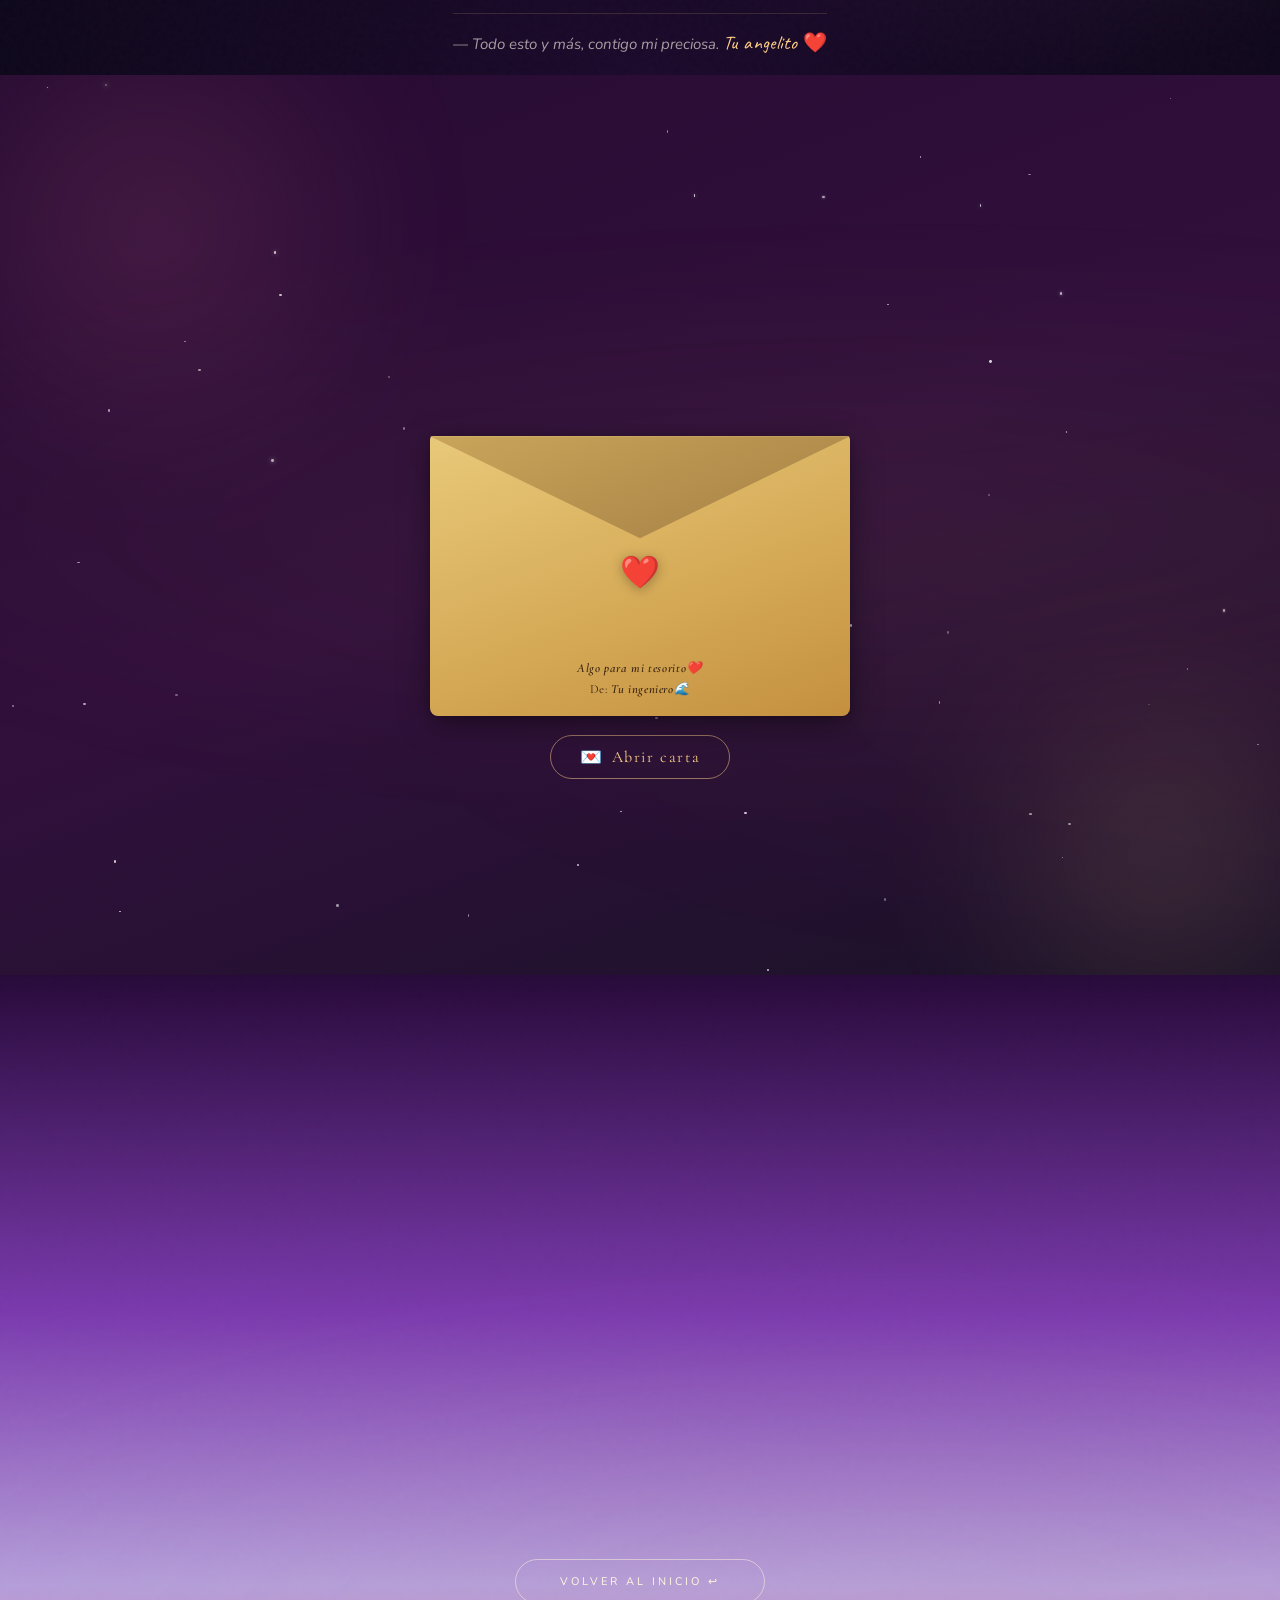
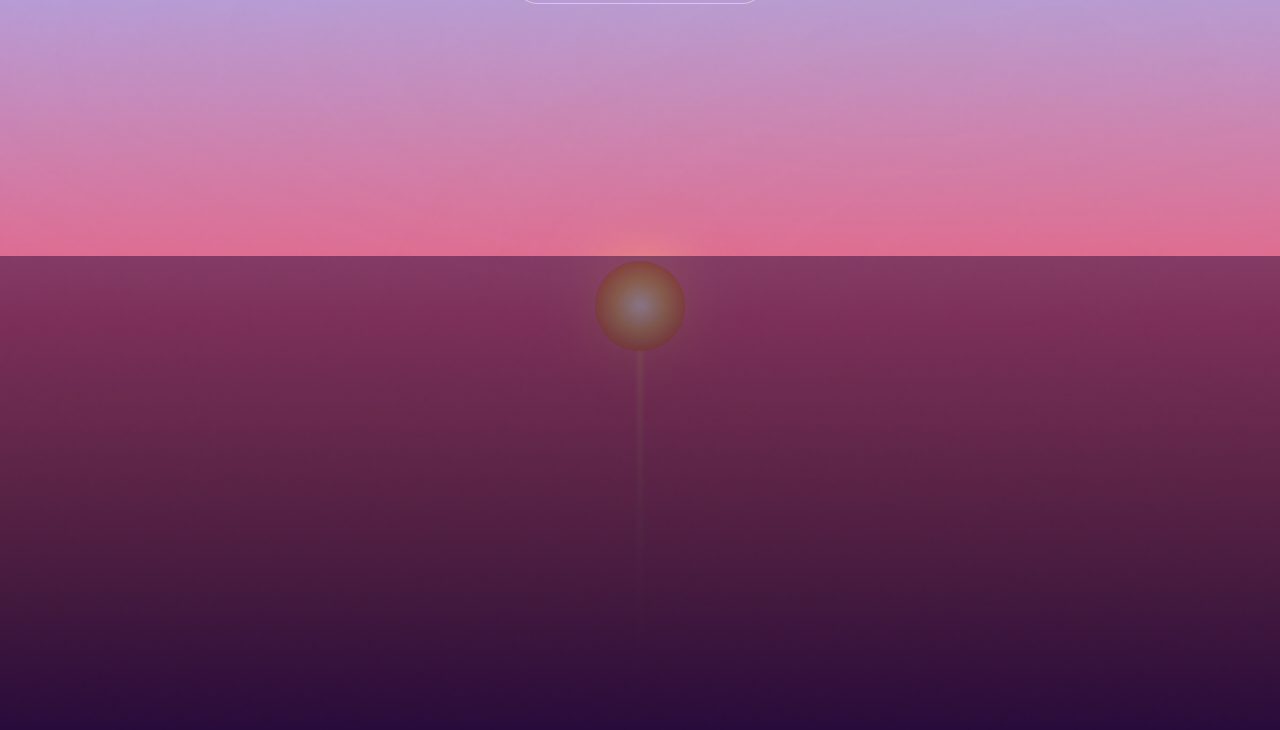
==== commit 9cc516dc: "Add files via upload" ====
--- a/index.html
+++ b/index.html
@@ -23,14 +23,14 @@
       <img src="5m.jpeg" alt="Nuestra foto" class="ws-photo">
     </div>
 
-    <h1 class="ws-title">Te quiero mucho mi bonita❤️ </h1>
+    <h1 class="ws-title">Te quiero mi linda eres la mejor ❤️ </h1>
     <p class="ws-msg">
-6 meses a tu lado mi chelita y dejame decirte cada dia de mi vida agradezco a Dios por tenerte en mi vida ❤️ 
-Eres un regalazo que Dios me ha dado y tu la oportunidad de estar contigo me ha cambiado el año 
-me ha cambiado todo mi vida me siento muy feliz a tu lado
-te quiero mi chelita te quiero infinitoooooo ❤️</p>
+Cuando te veo estoy muy feliz a tu lado mi niña todo es más lindo y puedo ser yo a tu lado ❤️
+perdón si aveces soy de mucho contacto fisico pero asi soy asi demuestro mi amor 
+con besitos y todo mi niña yo quiero todo a tu lado 
+y lo que más anhelo en este mundo es poder hacerte feliz mi amor ❤️</p>
     <button class="ws-btn" onclick="enterSite()">Siguiente</button>
-    <span class="ws-hint">Te quiero con toda mi alma ❤️</span>
+    <span class="ws-hint">Te quiero mi niña te quiero te quierooooooooo❤️</span>
   </div>
 </div>
 
@@ -104,7 +104,7 @@
         <div class="eyebrow anim-char">✦ nuestra historia</div>
         <h1 class="hero-title">Para <em>ti,</em><br>Mi Psicologa Preciosa</h1>
         <p class="hero-sub">
-Mi regalo más grande que me ha dado Dios siempre serás tu mi niña, le agradezco cada noche por ponerte en mi camino soy el más feliz 🤍</p>
+Necesito que esos ojitos preciosos me miren ami solo a miiii eso necesitoooo 🤍</p>
         
         <div class="counter-wrap">
           <div class="counter-item">
@@ -1022,7 +1022,7 @@
             </div> -->
             <div class="vg-card">
               <div class="vg-frame">
-                <video class="vg-video" src="272.mp4" playsinline preload="metadata" controls></video>
+                <video class="vg-video" src="277.mp4" playsinline preload="metadata" controls></video>
                 <span class="vg-tag">02</span>
                 <button class="vg-play-btn" type="button" aria-label="Reproducir video" onclick="vgPlay(this)">
                   <span class="vg-play-icon">▶</span>
@@ -1031,7 +1031,7 @@
             </div>
             <div class="vg-card">
               <div class="vg-frame">
-                <video class="vg-video" src="273.mp4" playsinline preload="metadata" controls></video>
+                <video class="vg-video" src="276.mp4" playsinline preload="metadata" controls></video>
                 <span class="vg-tag">03</span>
                 <button class="vg-play-btn" type="button" aria-label="Reproducir video" onclick="vgPlay(this)">
                   <span class="vg-play-icon">▶</span>
@@ -1041,7 +1041,7 @@
 
             <div class="vg-card">
               <div class="vg-frame">
-                <video class="vg-video" src="274.mp4" playsinline preload="metadata" controls></video>
+                <video class="vg-video" src="275.mp4" playsinline preload="metadata" controls></video>
                 <span class="vg-tag">03</span>
                 <button class="vg-play-btn" type="button" aria-label="Reproducir video" onclick="vgPlay(this)">
                   <span class="vg-play-icon">▶</span>
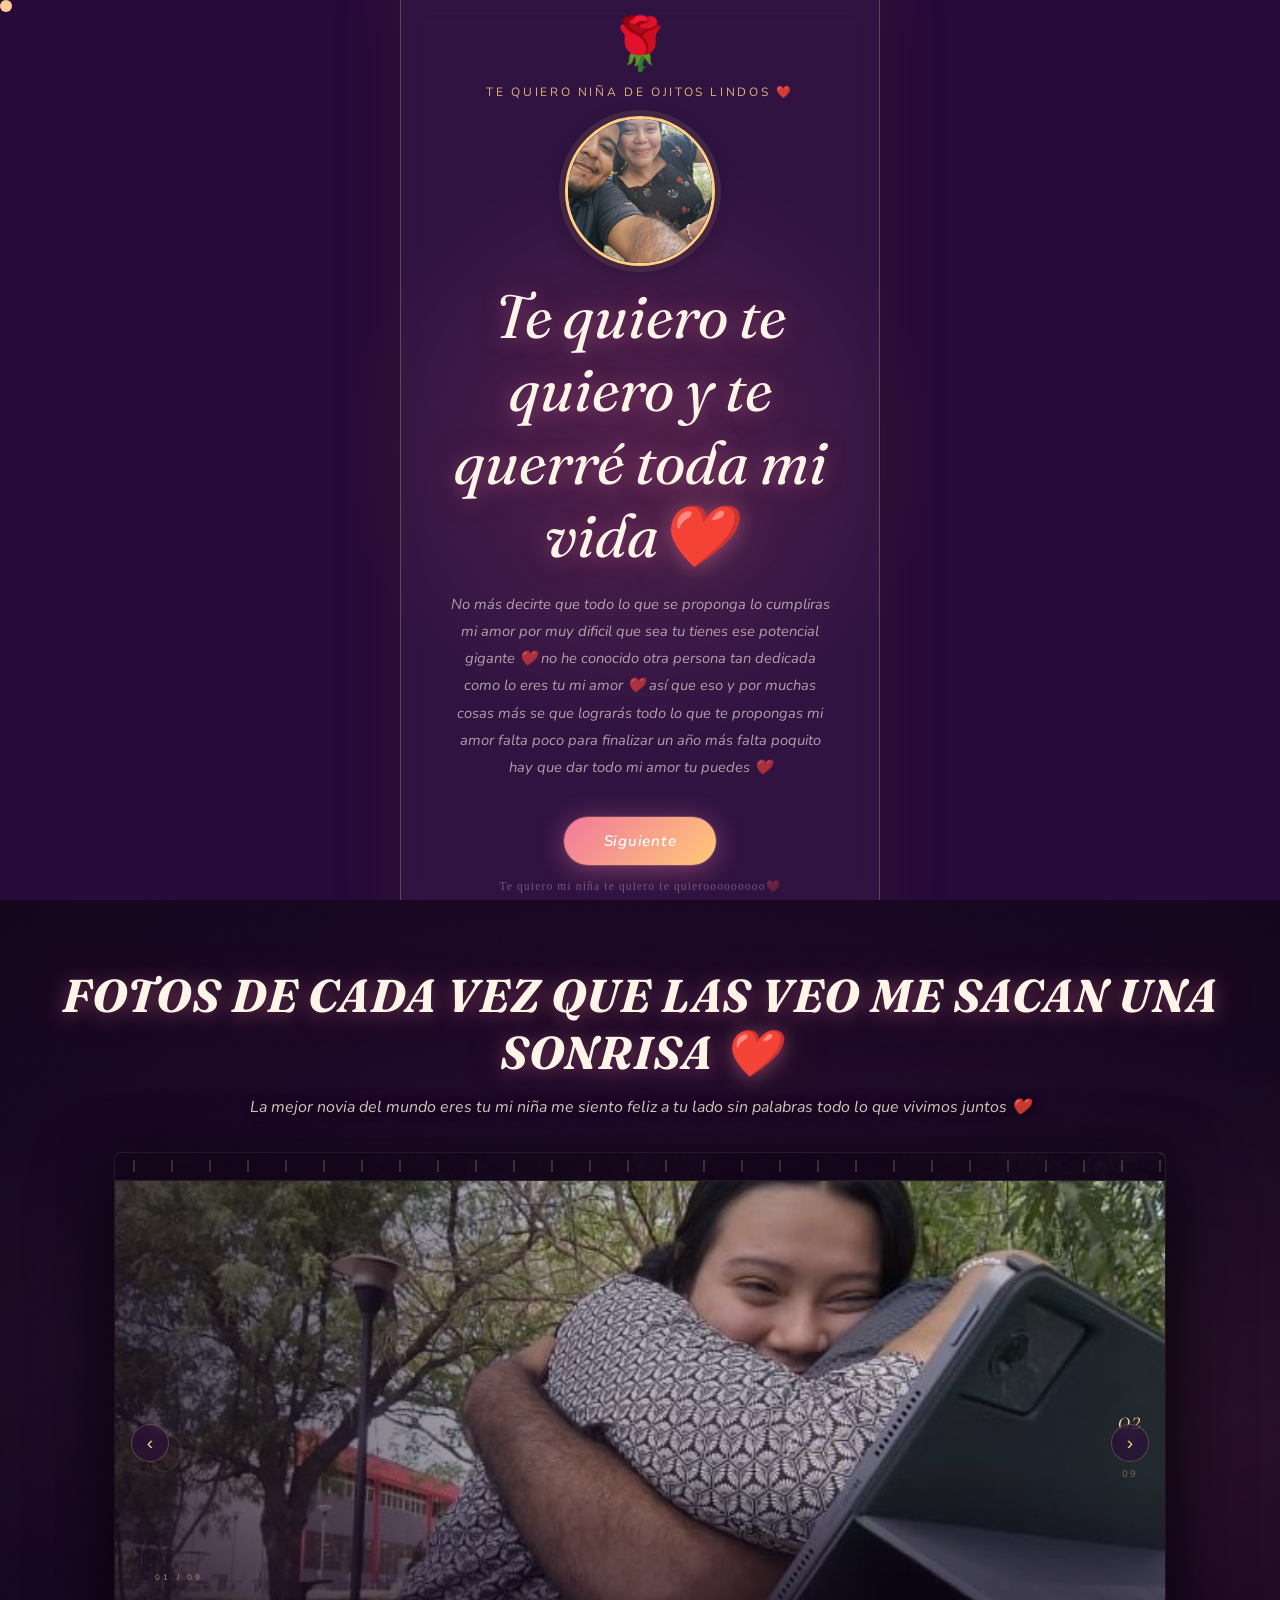
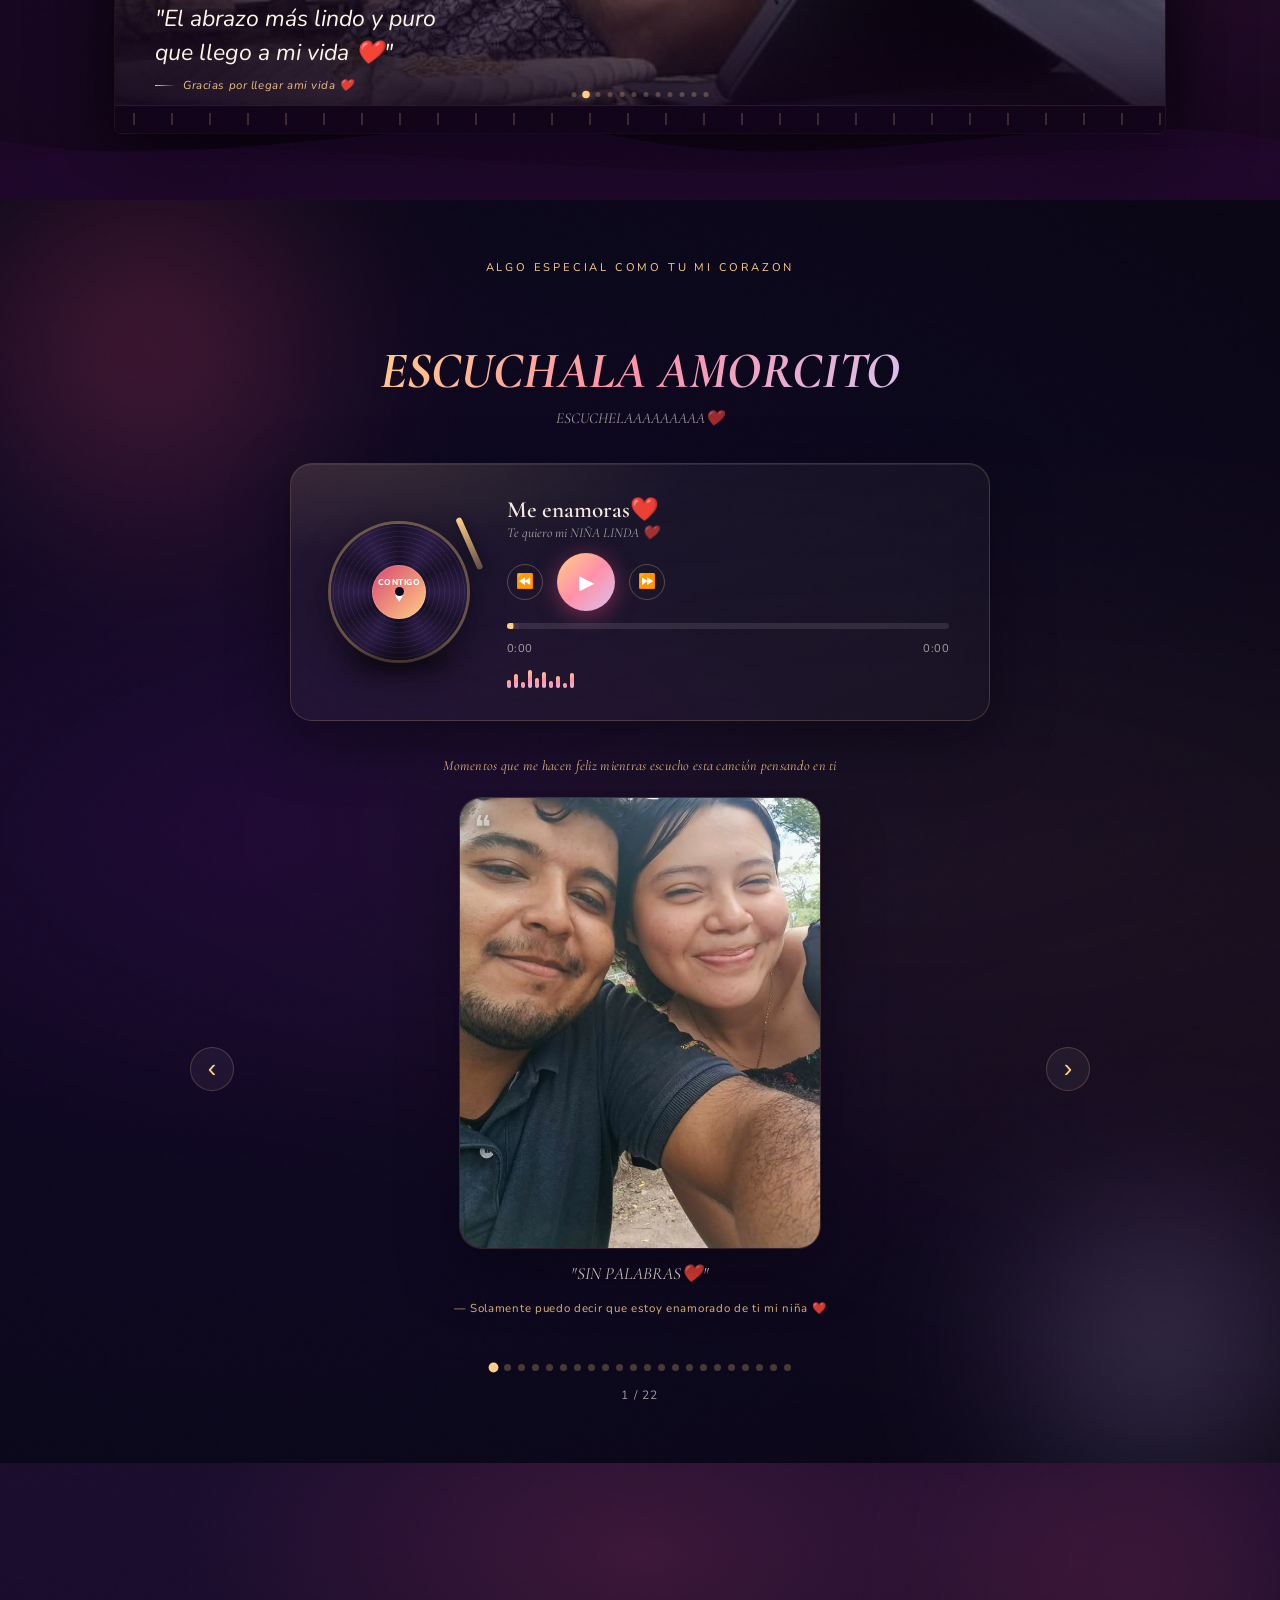
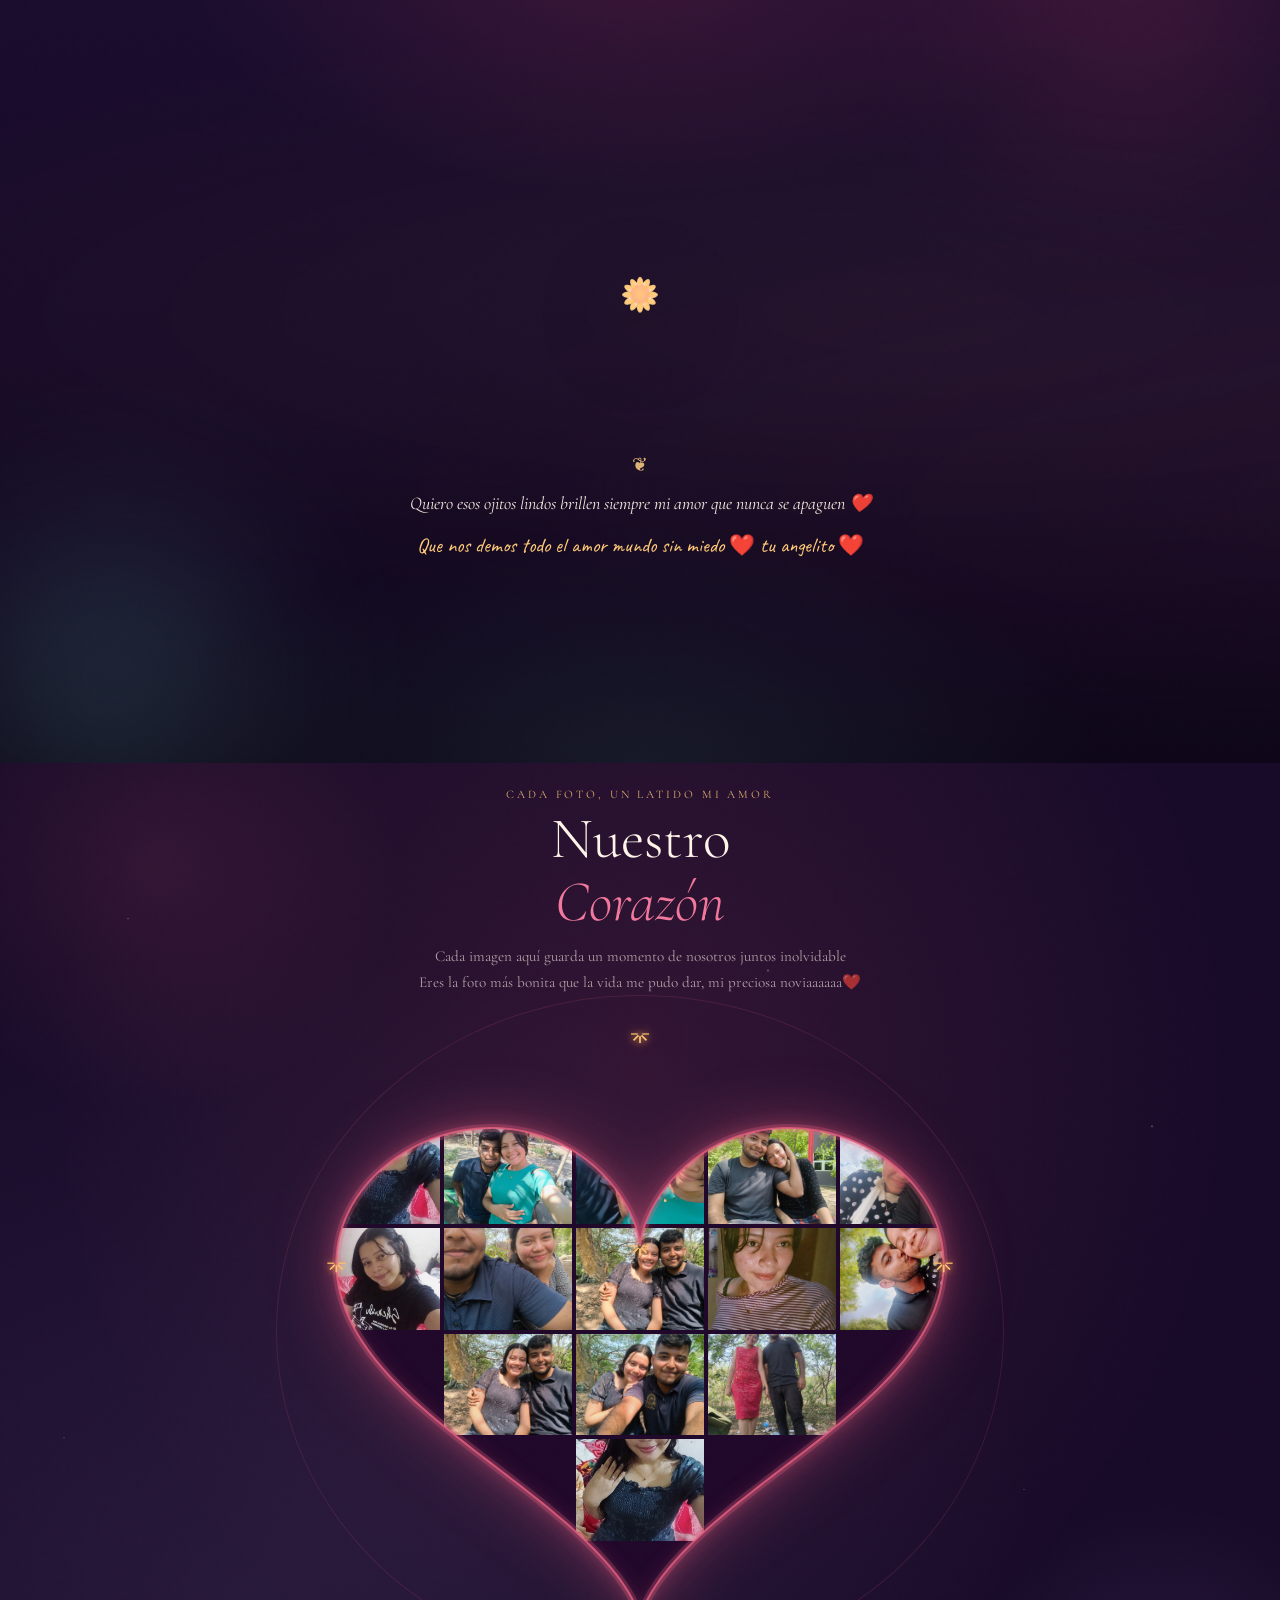
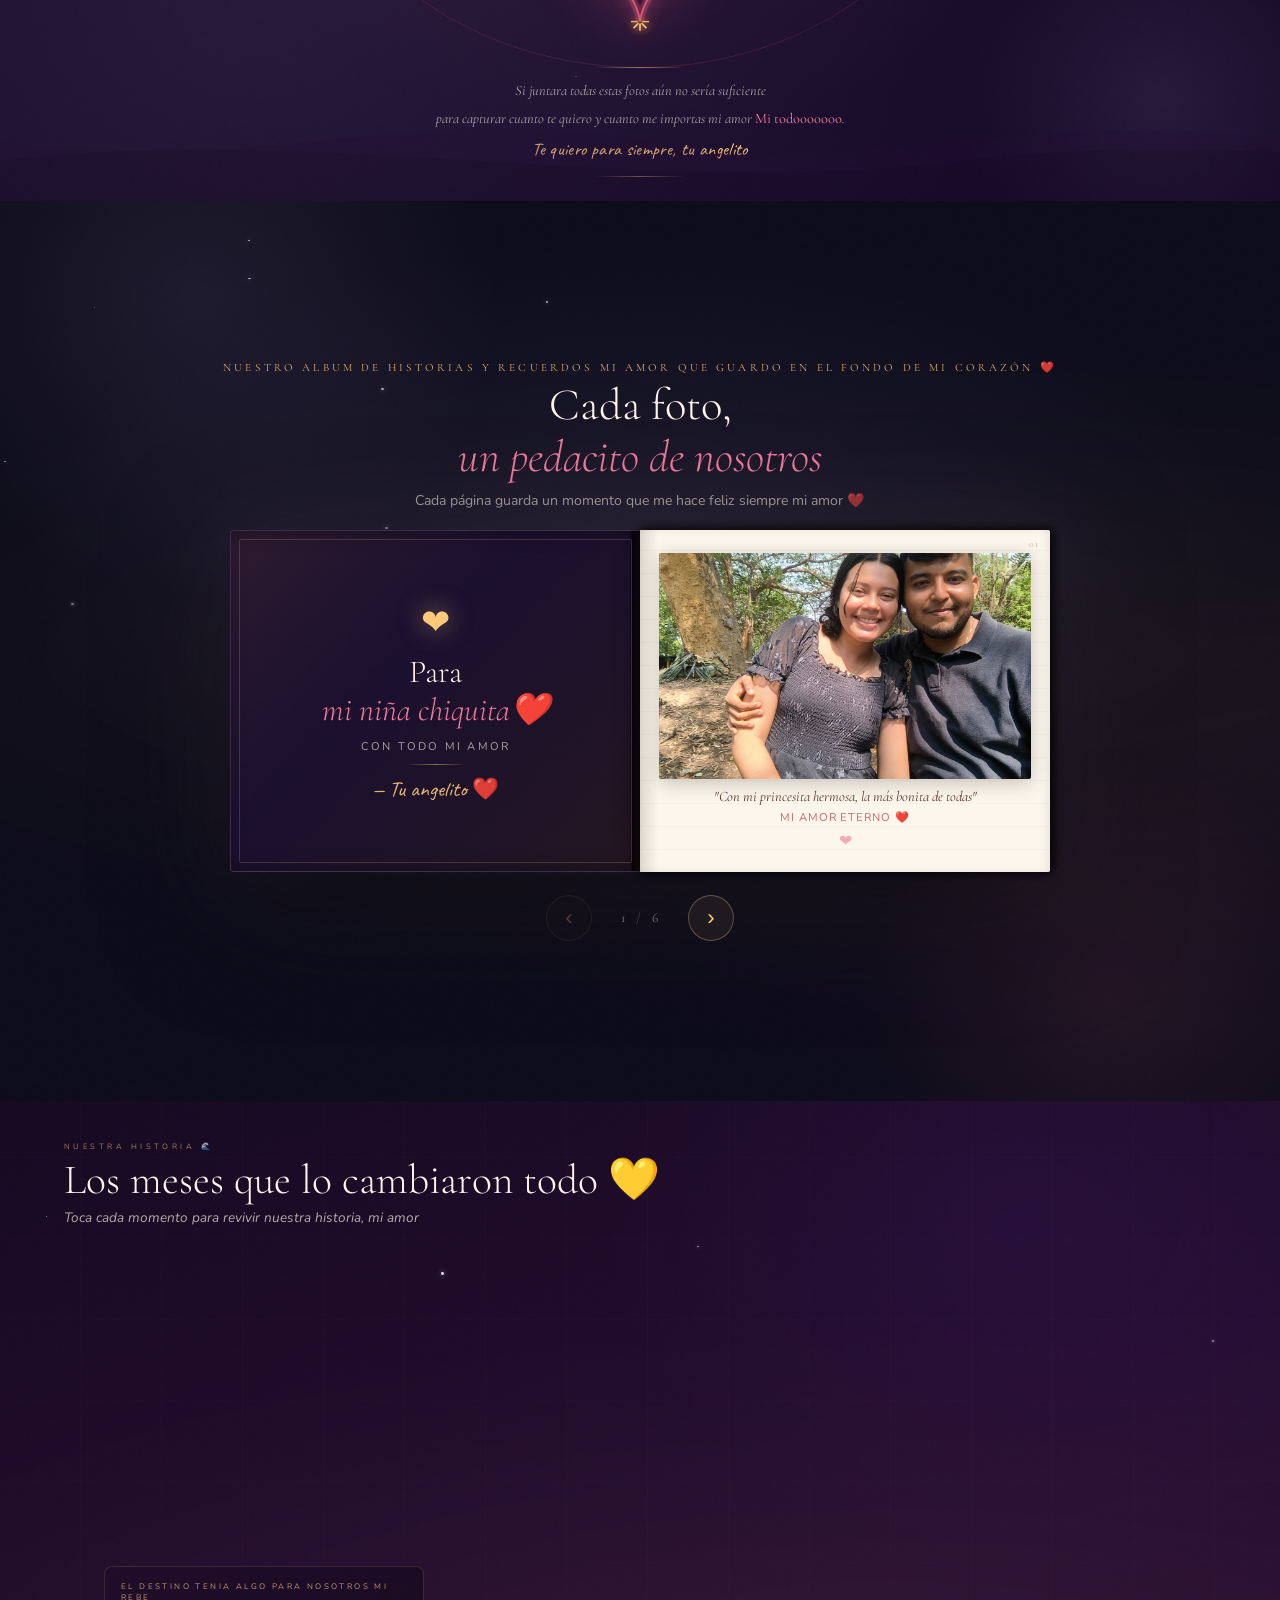
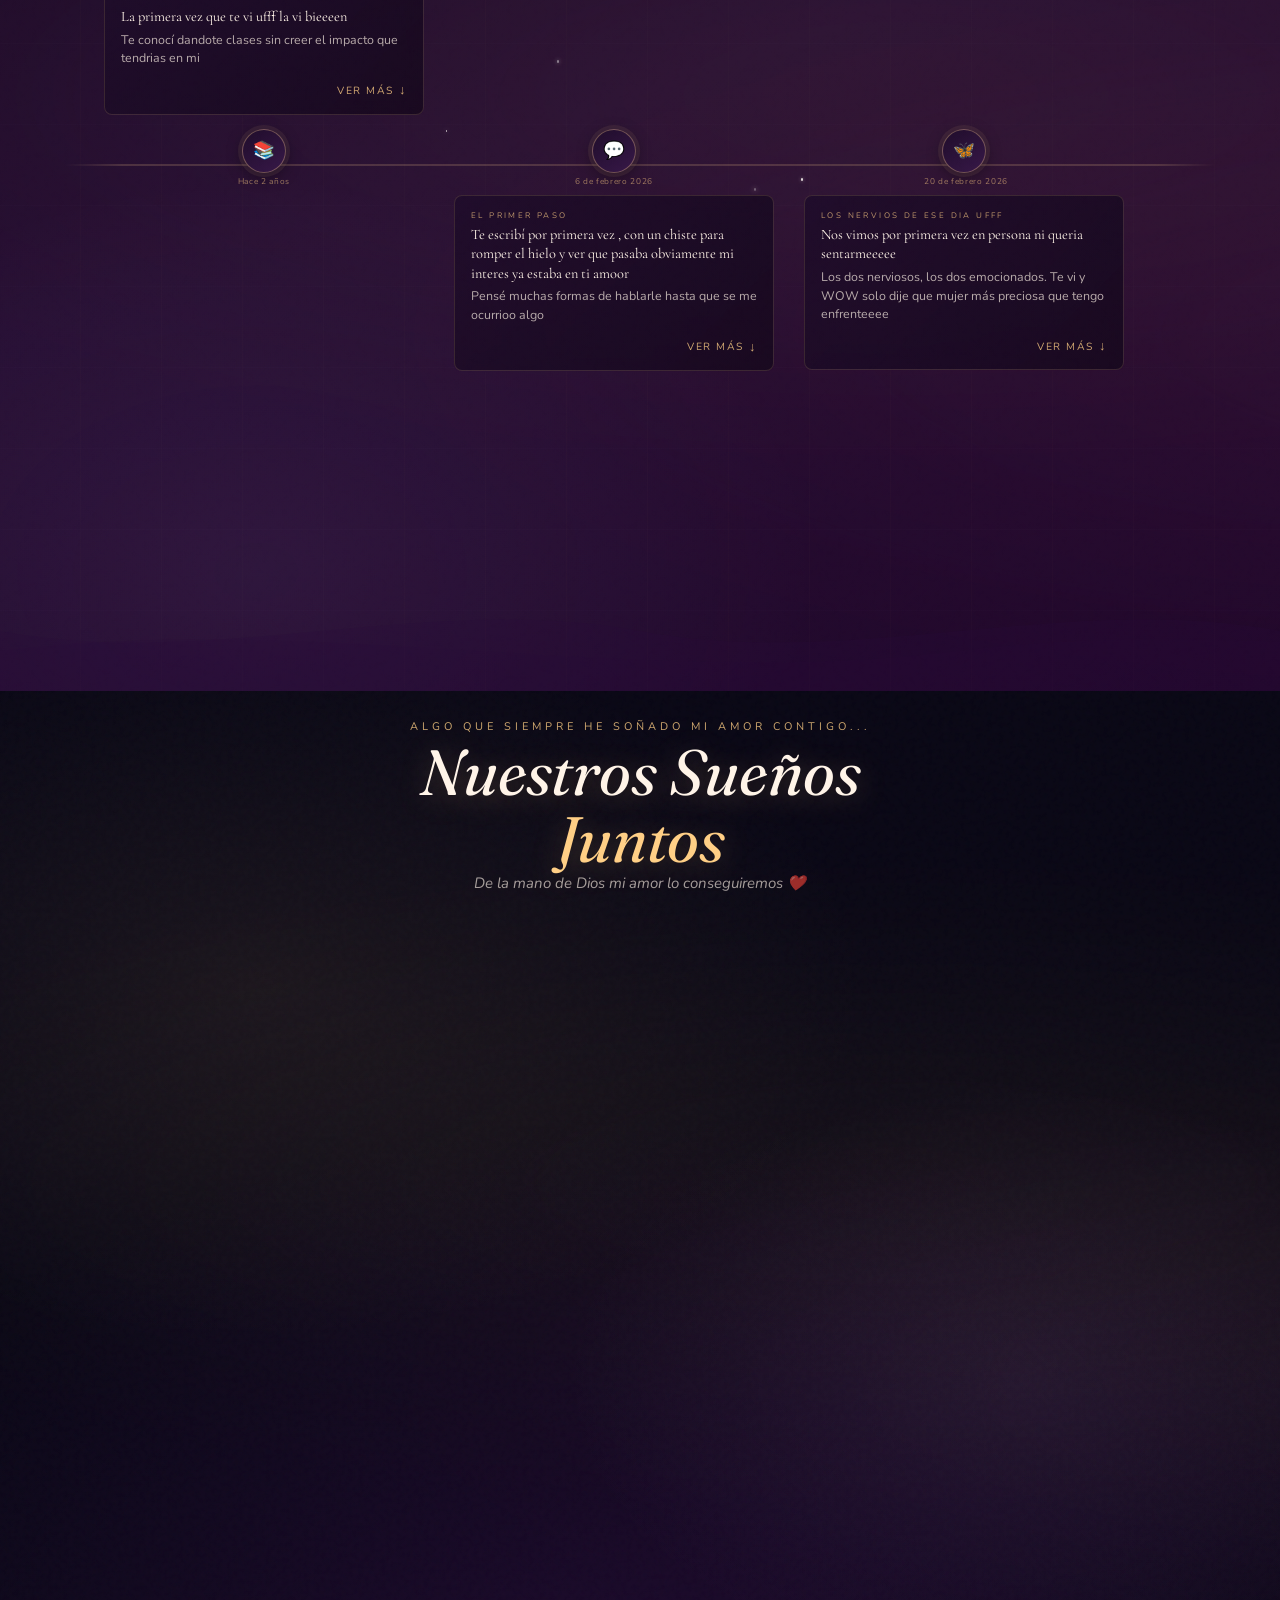
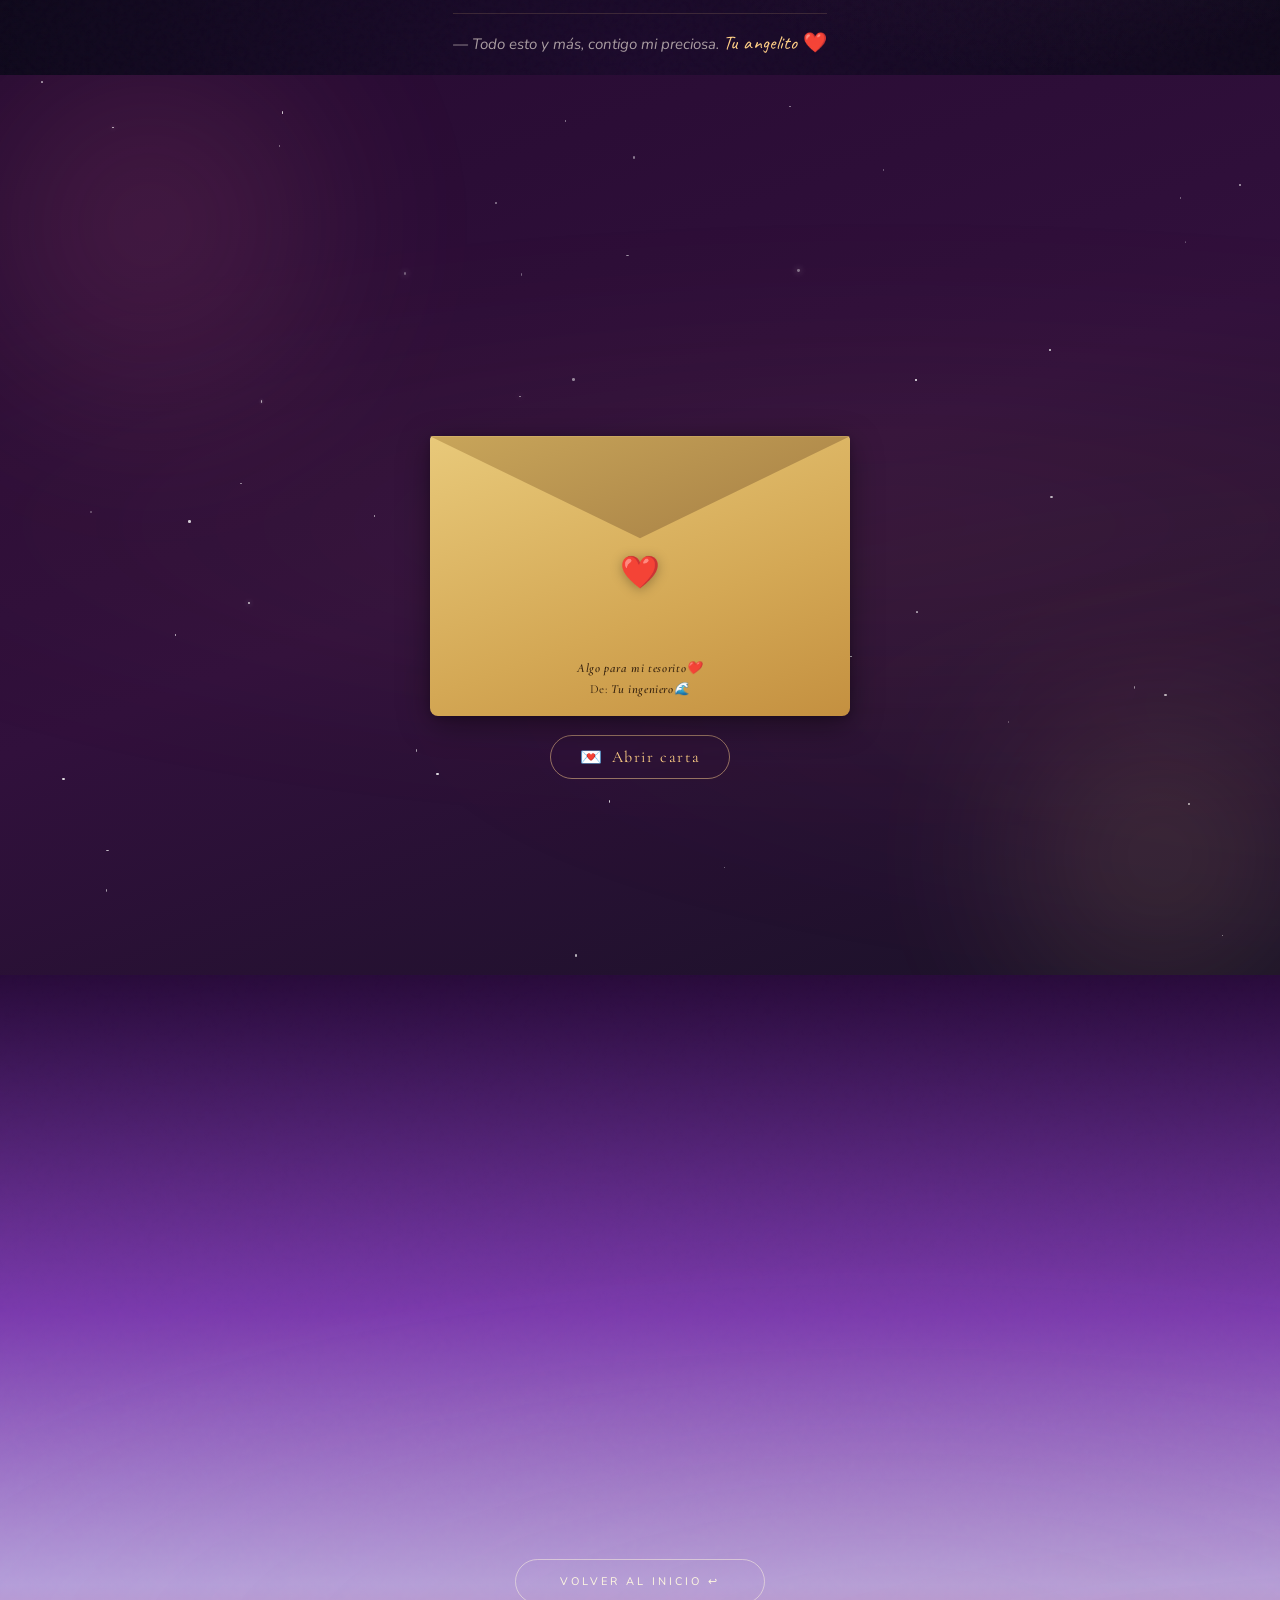
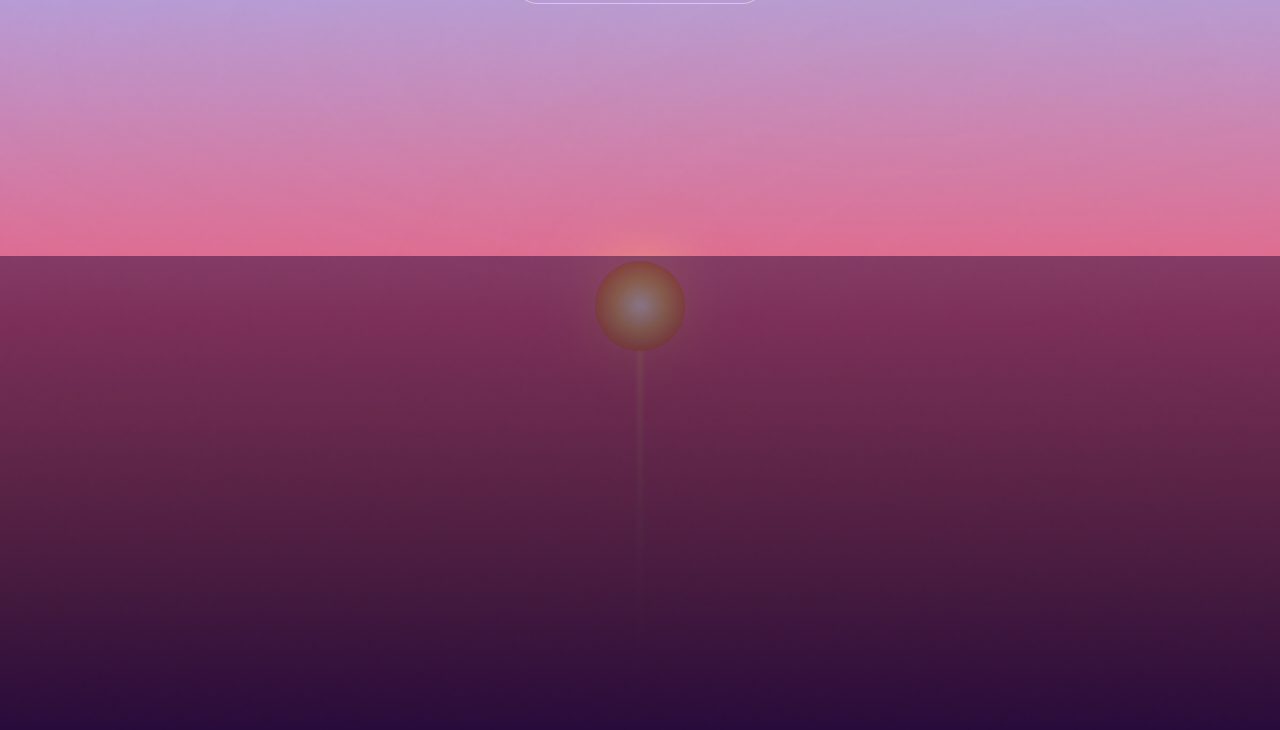
==== commit f2def5ff: "Add files via upload" ====
--- a/index.html
+++ b/index.html
@@ -17,18 +17,18 @@
   <div class="ws-glow"></div>
   <div class="ws-card">
     <span class="ws-rose">🌹</span>
-    <div class="ws-label">Te quiero mi bebe muchote ❤️ </div>
+    <div class="ws-label">Te quiero niña de ojitos lindos ❤️ </div>
     
     <div class="ws-photo-container">
       <img src="5m.jpeg" alt="Nuestra foto" class="ws-photo">
     </div>
 
-    <h1 class="ws-title">Te quiero mi linda eres la mejor ❤️ </h1>
+    <h1 class="ws-title">Te quiero te quiero y te querré toda mi vida❤️ </h1>
     <p class="ws-msg">
-Cuando te veo estoy muy feliz a tu lado mi niña todo es más lindo y puedo ser yo a tu lado ❤️
-perdón si aveces soy de mucho contacto fisico pero asi soy asi demuestro mi amor 
-con besitos y todo mi niña yo quiero todo a tu lado 
-y lo que más anhelo en este mundo es poder hacerte feliz mi amor ❤️</p>
+No más decirte que todo lo que se proponga lo cumpliras mi amor por muy dificil que sea tu tienes ese potencial gigante ❤️
+no he conocido otra persona tan dedicada  como lo eres tu mi amor ❤️ 
+así que eso y por muchas cosas más se que lograrás todo lo que te propongas mi amor 
+falta poco para finalizar un año más falta poquito hay que dar todo mi amor tu puedes ❤️</p>
     <button class="ws-btn" onclick="enterSite()">Siguiente</button>
     <span class="ws-hint">Te quiero mi niña te quiero te quierooooooooo❤️</span>
   </div>
@@ -104,7 +104,7 @@
         <div class="eyebrow anim-char">✦ nuestra historia</div>
         <h1 class="hero-title">Para <em>ti,</em><br>Mi Psicologa Preciosa</h1>
         <p class="hero-sub">
-Necesito que esos ojitos preciosos me miren ami solo a miiii eso necesitoooo 🤍</p>
+No hay nada más lindo en este mundo, que despertar sabiendo que te tengo en mi vida y mi corazón🤍</p>
         
         <div class="counter-wrap">
           <div class="counter-item">
@@ -175,7 +175,7 @@
   <section class="panel" id="p2">
     <h2 class="titulo-sonrisa"> FOTOS DE CADA VEZ QUE LAS VEO ME SACAN UNA SONRISA ❤️ </h2>
    <p class="texto-romantico">
-Tambien necesito muchas muchas fotos más para llenar cada vez y más nuestra galeria mi amor ❤️</p>
+La mejor novia del mundo eres tu mi niña me siento feliz a tu lado sin palabras todo lo que vivimos juntos ❤️</p>
     <div class="carousel-container">
         <div class="filmstrip-bar" id="filmTop"></div>
         <div class="carousel-track" id="carouselTrack">
@@ -1022,7 +1022,7 @@
             </div> -->
             <div class="vg-card">
               <div class="vg-frame">
-                <video class="vg-video" src="277.mp4" playsinline preload="metadata" controls></video>
+                <video class="vg-video" src="278.mp4" playsinline preload="metadata" controls></video>
                 <span class="vg-tag">02</span>
                 <button class="vg-play-btn" type="button" aria-label="Reproducir video" onclick="vgPlay(this)">
                   <span class="vg-play-icon">▶</span>
@@ -1031,7 +1031,7 @@
             </div>
             <div class="vg-card">
               <div class="vg-frame">
-                <video class="vg-video" src="276.mp4" playsinline preload="metadata" controls></video>
+                <video class="vg-video" src="279.mp4" playsinline preload="metadata" controls></video>
                 <span class="vg-tag">03</span>
                 <button class="vg-play-btn" type="button" aria-label="Reproducir video" onclick="vgPlay(this)">
                   <span class="vg-play-icon">▶</span>
@@ -1041,7 +1041,7 @@
 
             <div class="vg-card">
               <div class="vg-frame">
-                <video class="vg-video" src="275.mp4" playsinline preload="metadata" controls></video>
+                <video class="vg-video" src="280.mp4" playsinline preload="metadata" controls></video>
                 <span class="vg-tag">03</span>
                 <button class="vg-play-btn" type="button" aria-label="Reproducir video" onclick="vgPlay(this)">
                   <span class="vg-play-icon">▶</span>
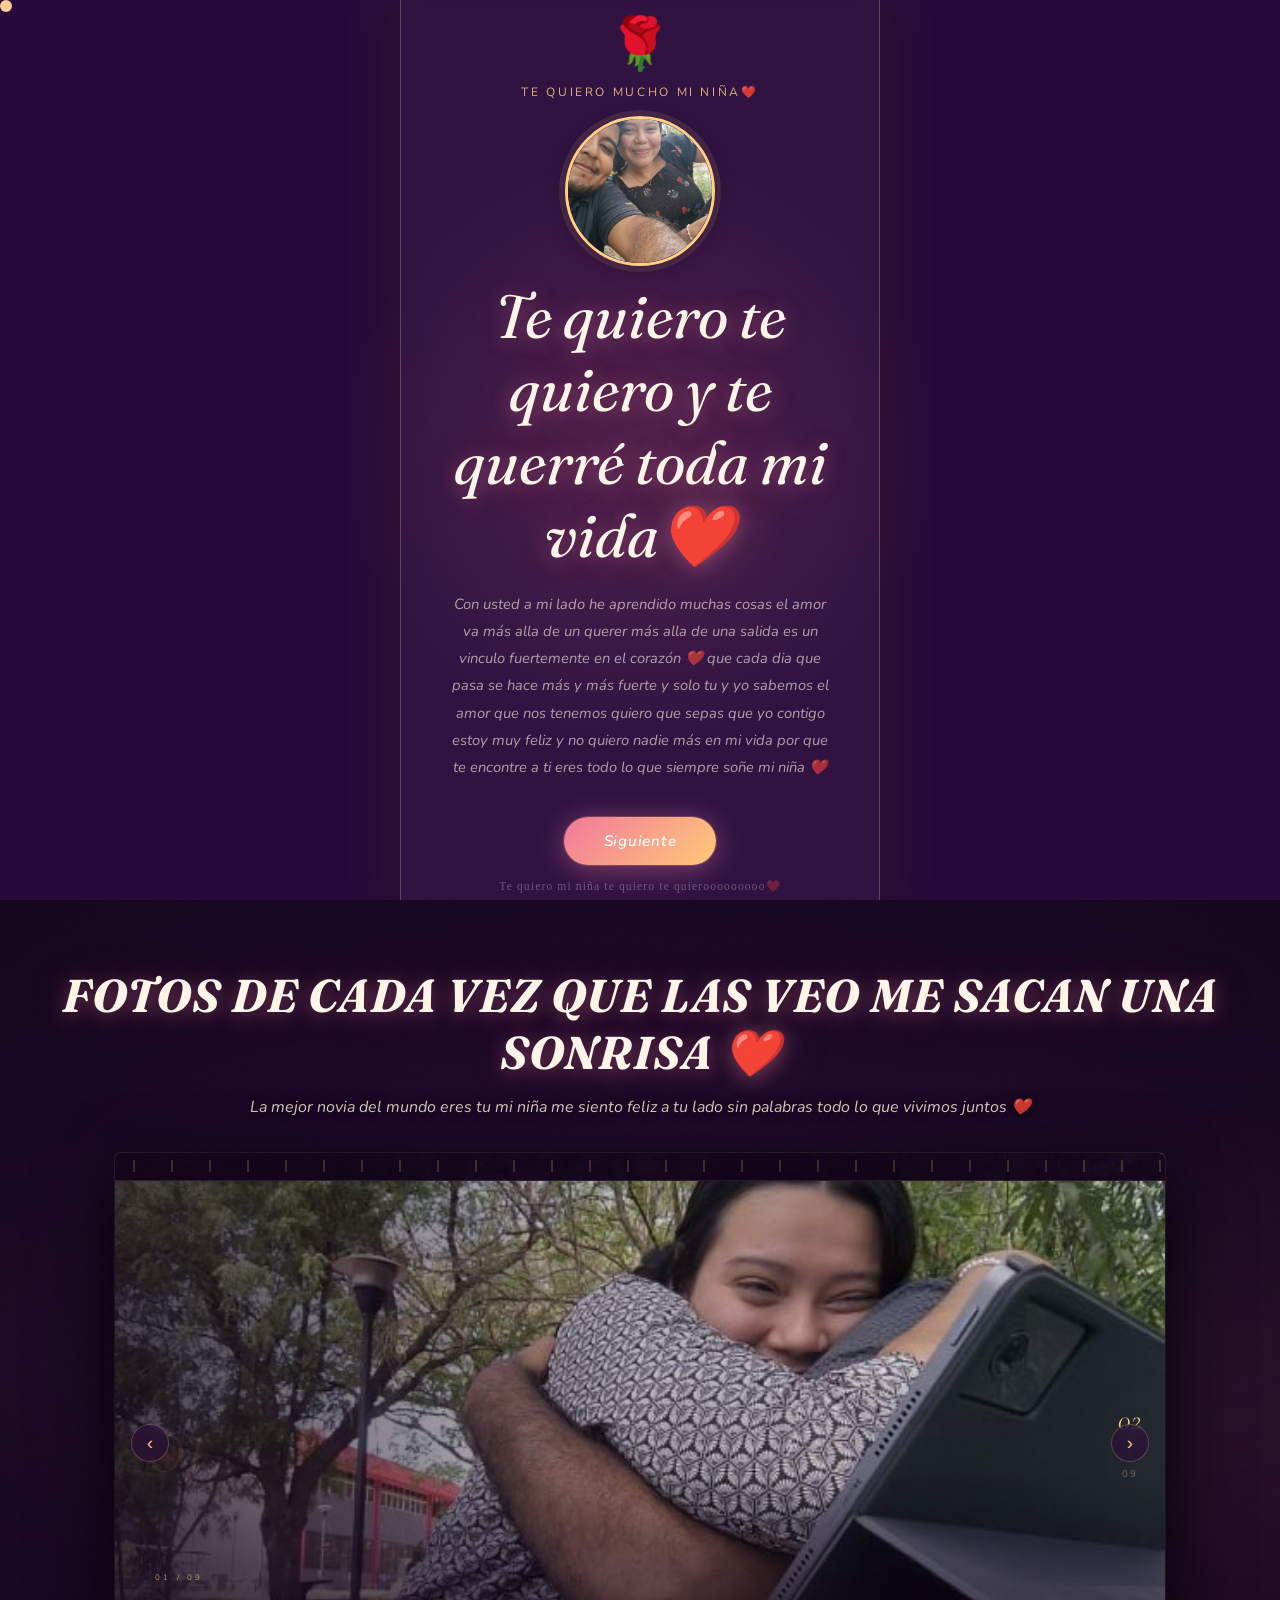
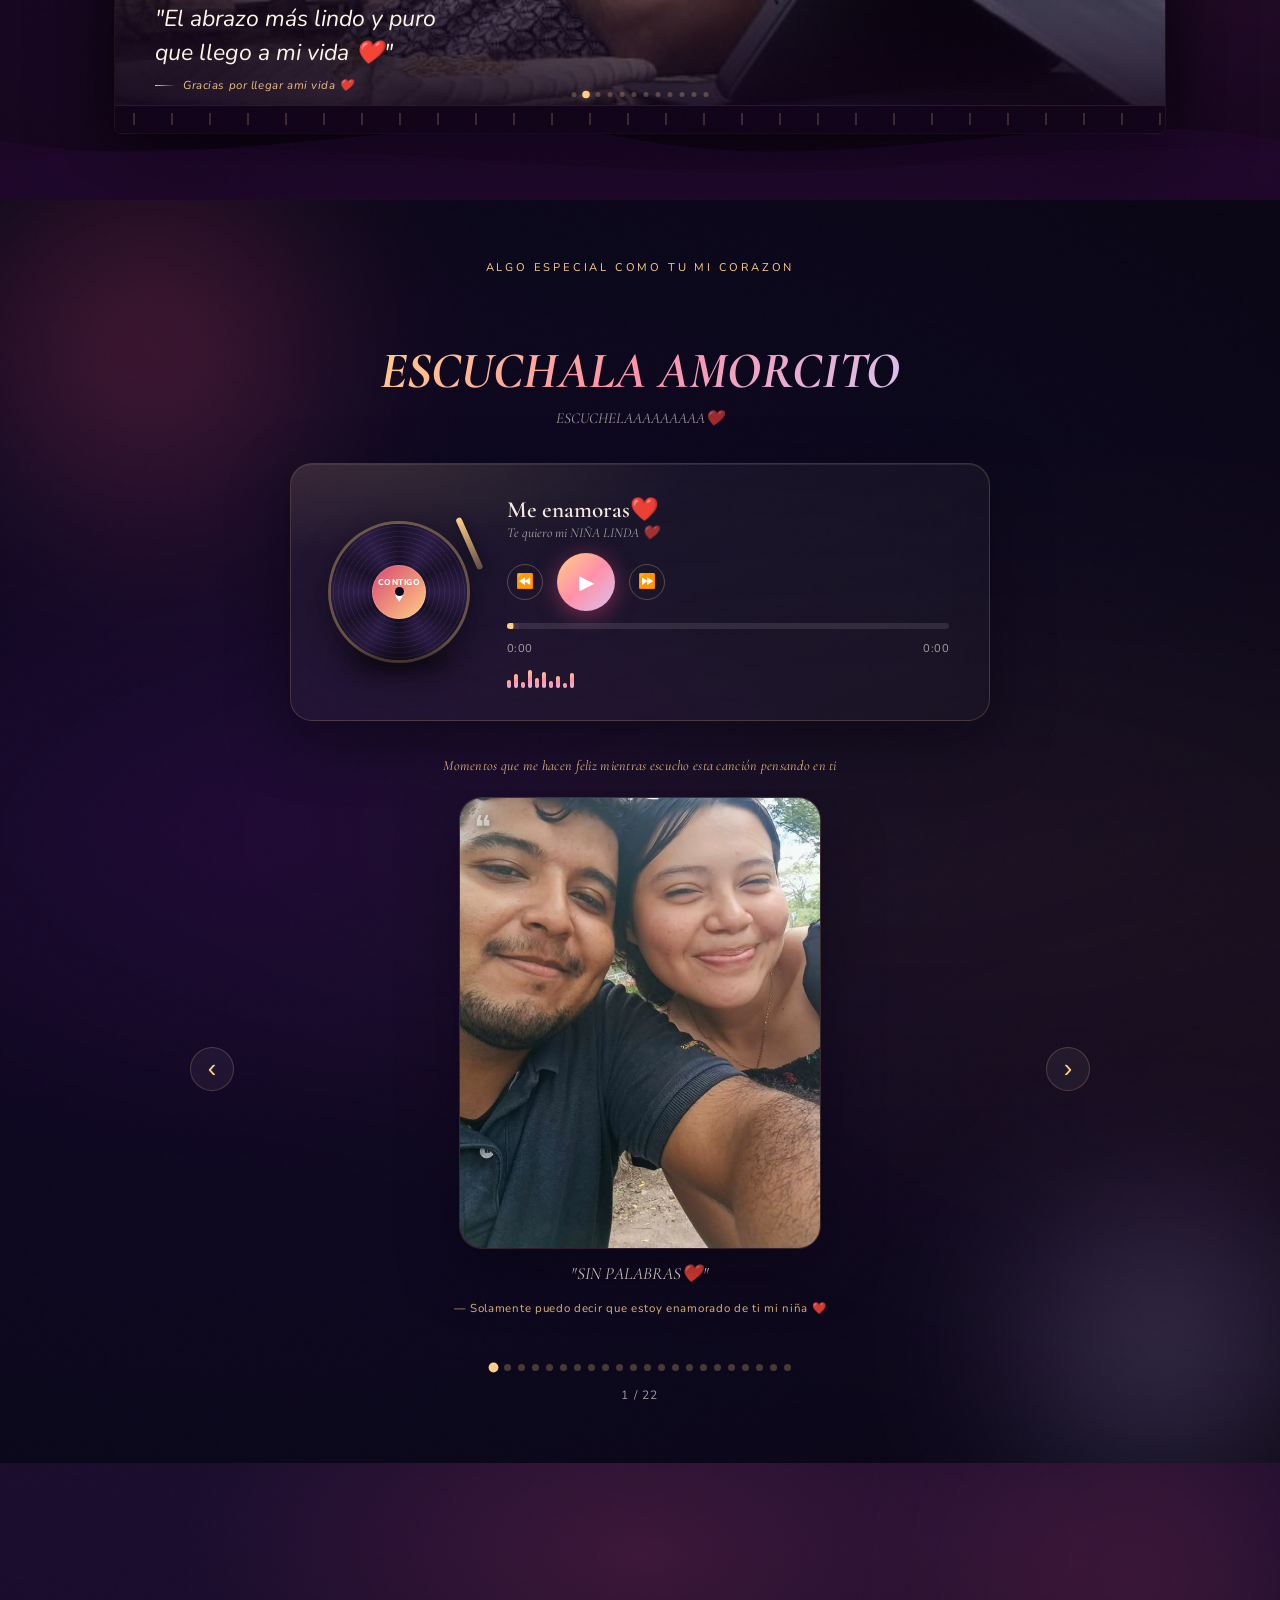
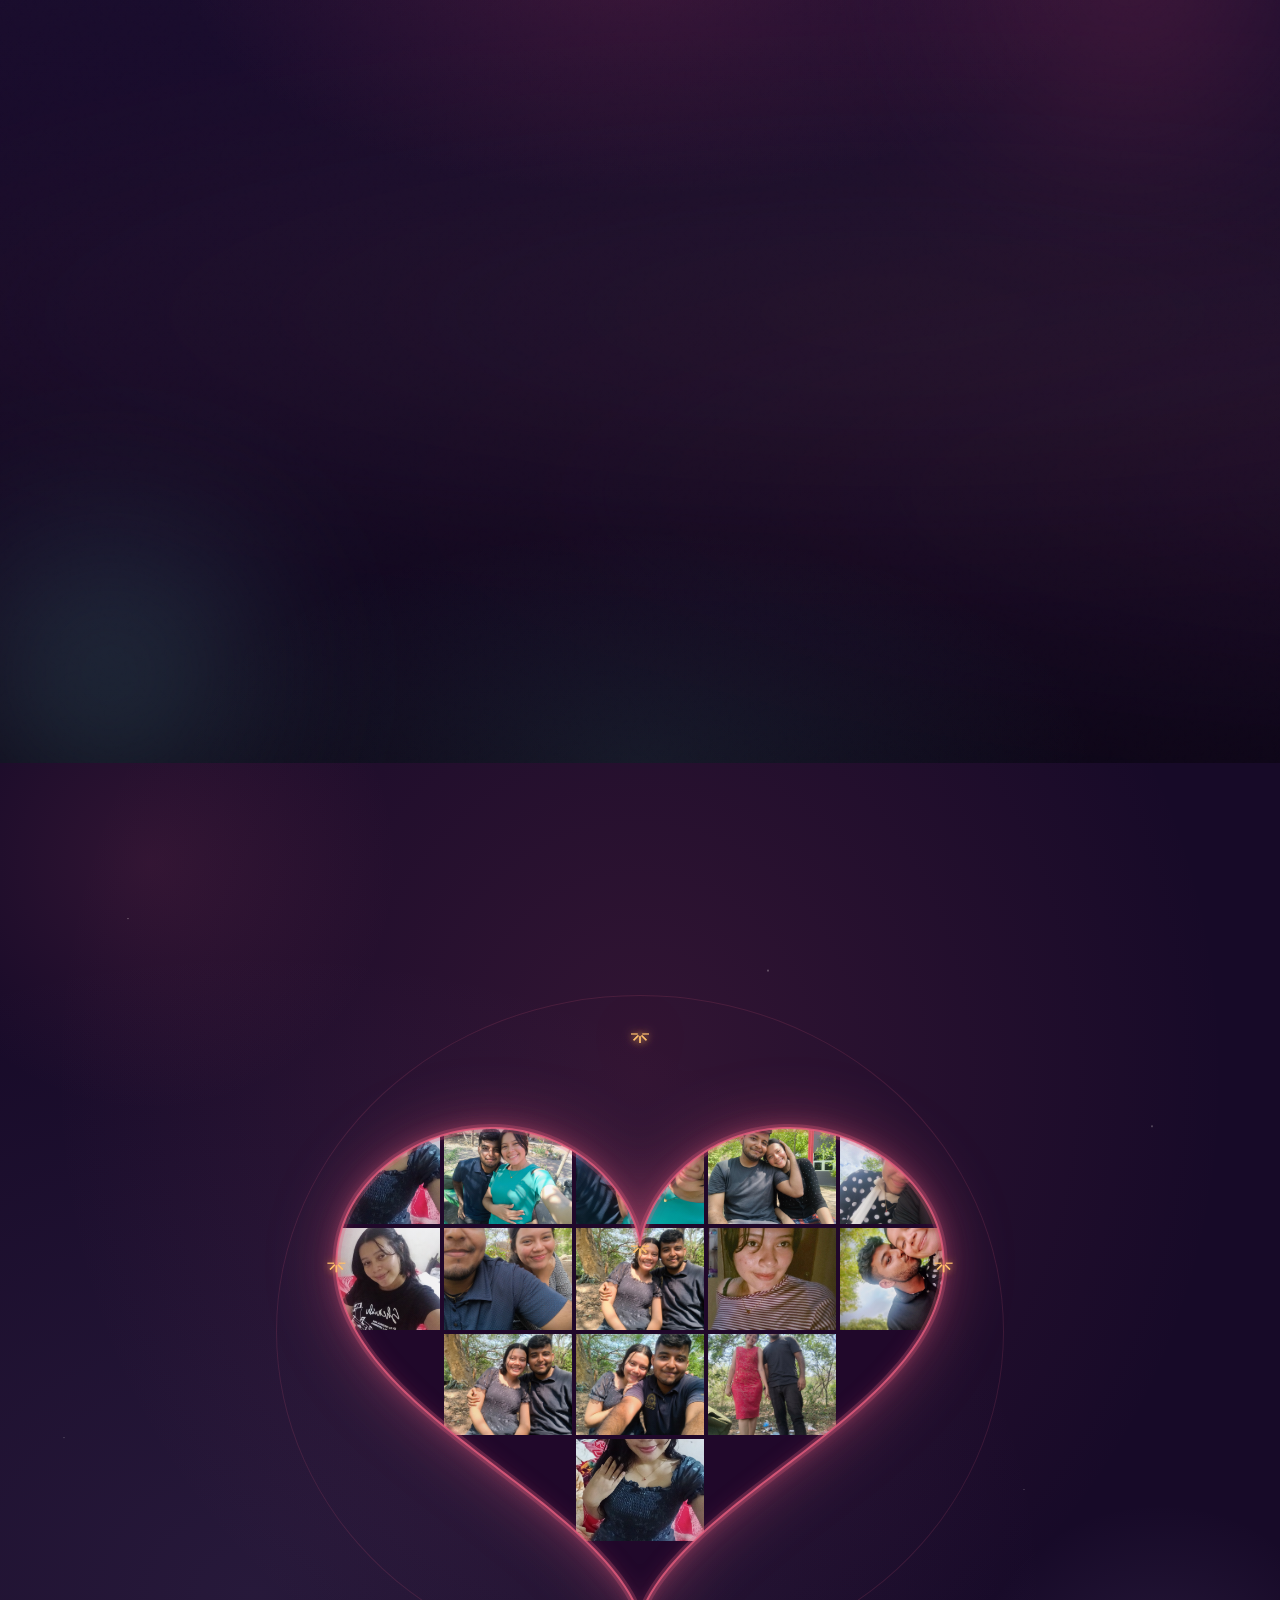
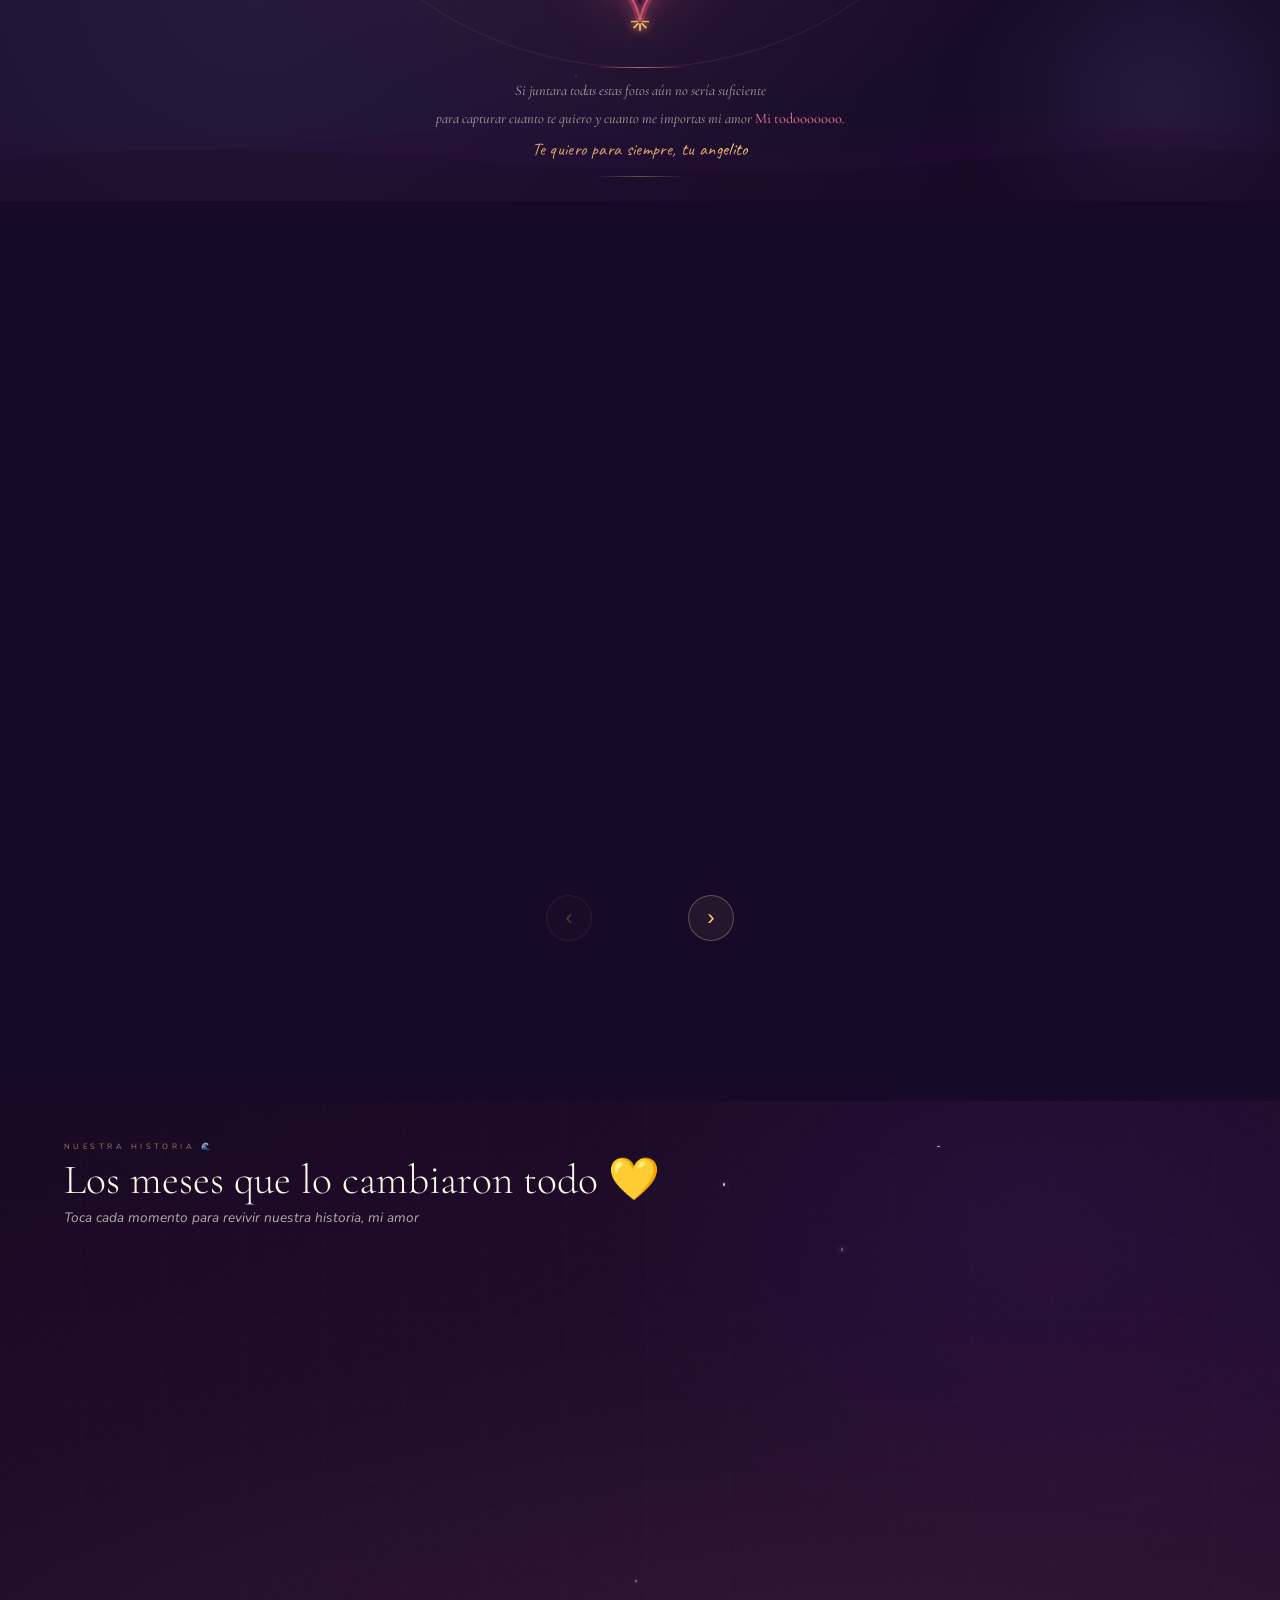
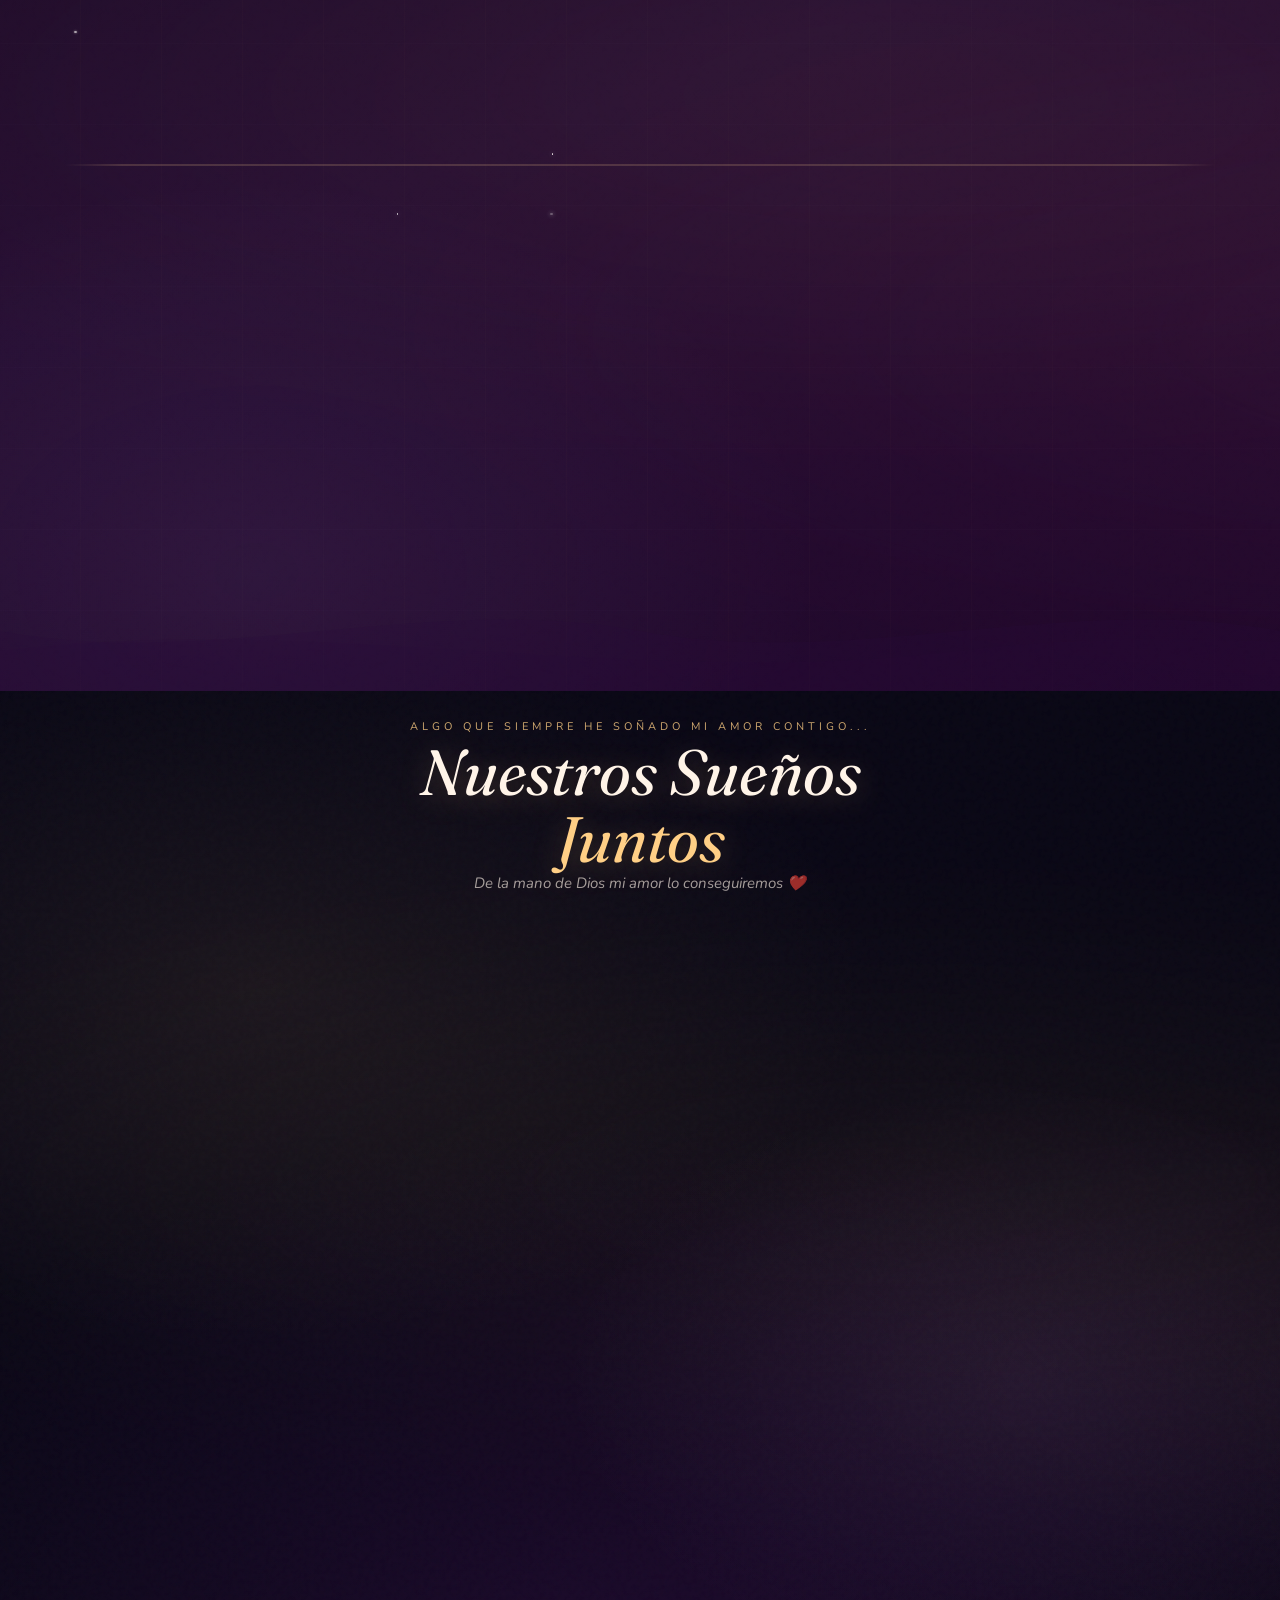
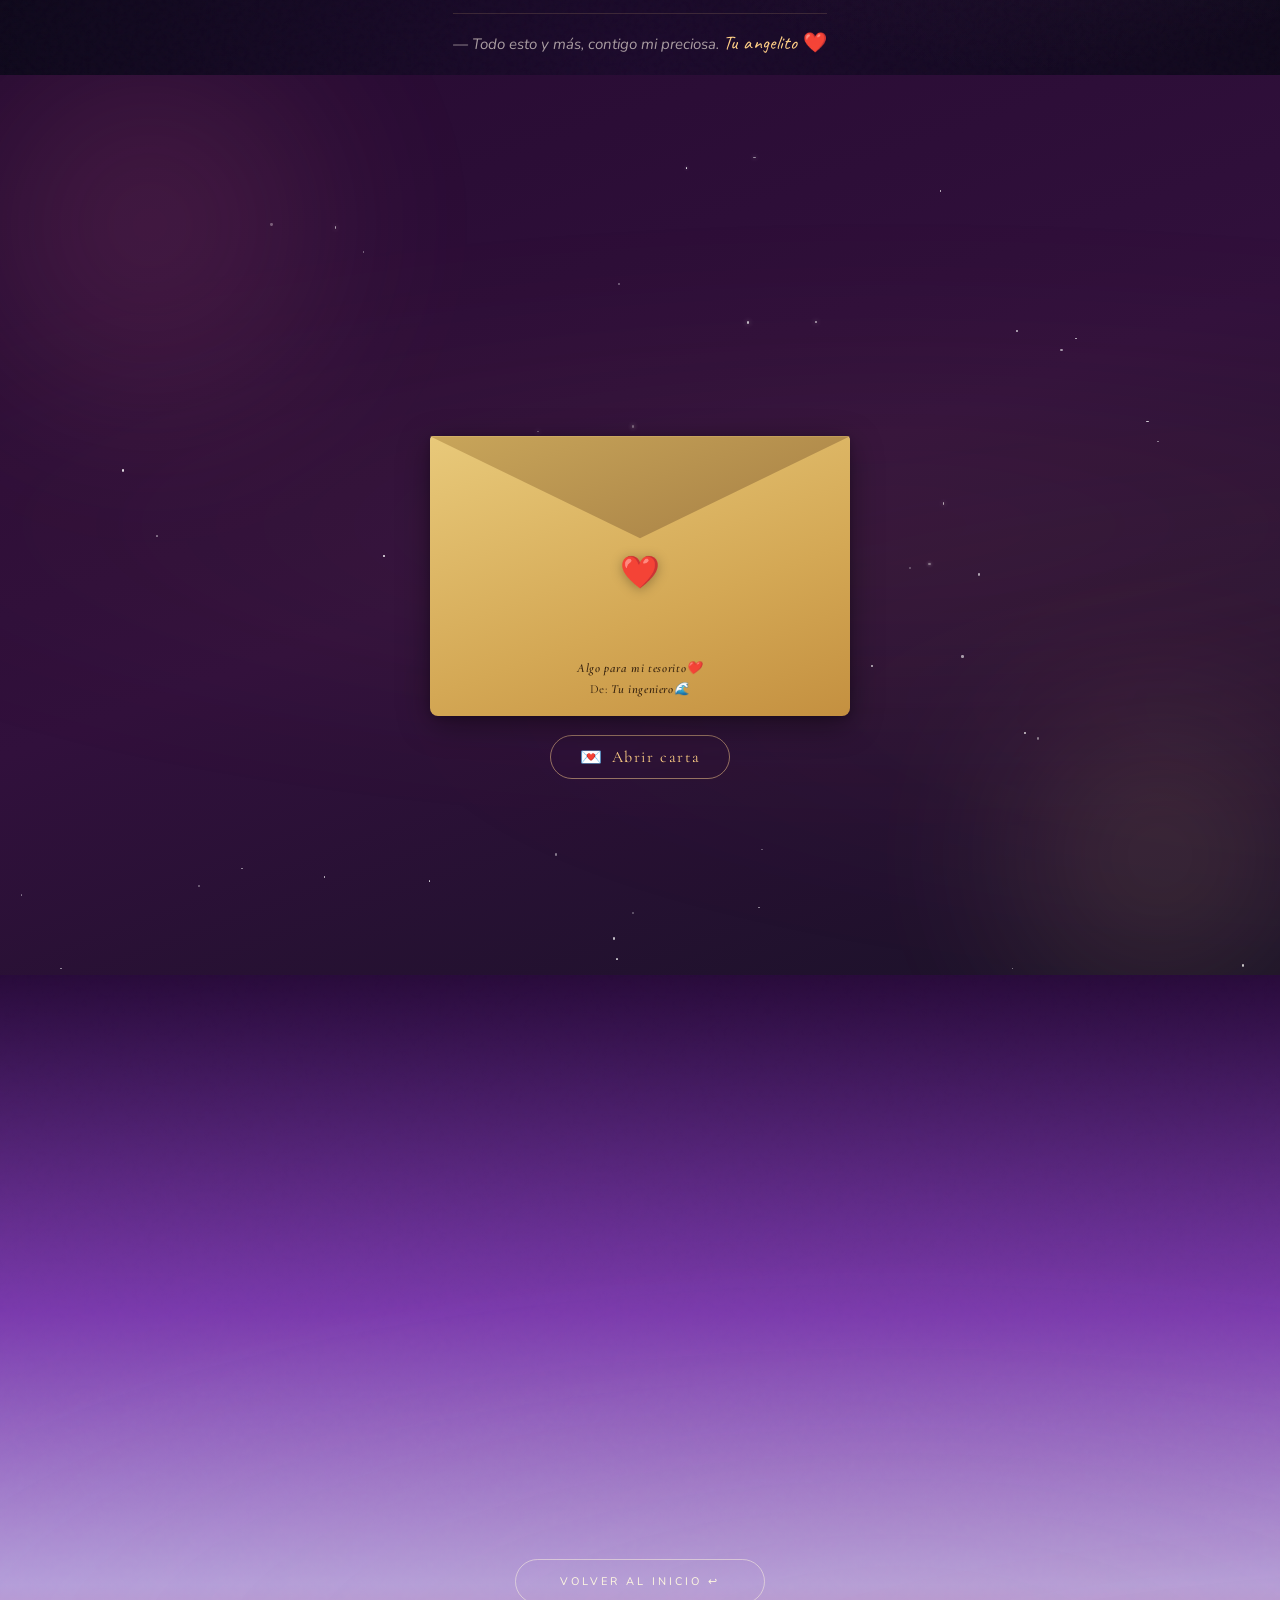
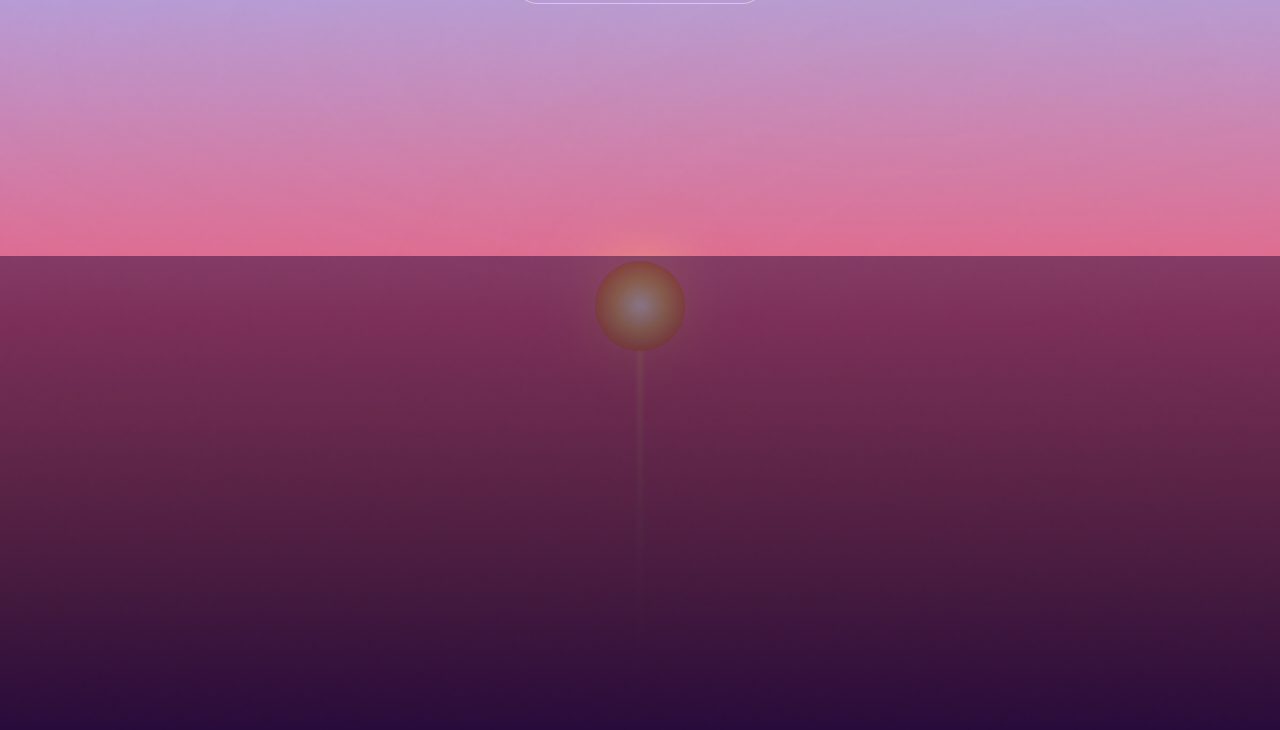
==== commit e8e78585: "Add files via upload" ====
--- a/index.html
+++ b/index.html
@@ -17,7 +17,7 @@
   <div class="ws-glow"></div>
   <div class="ws-card">
     <span class="ws-rose">🌹</span>
-    <div class="ws-label">Te quiero niña de ojitos lindos ❤️ </div>
+    <div class="ws-label">Te quiero mucho mi niña❤️ </div>
     
     <div class="ws-photo-container">
       <img src="5m.jpeg" alt="Nuestra foto" class="ws-photo">
@@ -25,10 +25,11 @@
 
     <h1 class="ws-title">Te quiero te quiero y te querré toda mi vida❤️ </h1>
     <p class="ws-msg">
-No más decirte que todo lo que se proponga lo cumpliras mi amor por muy dificil que sea tu tienes ese potencial gigante ❤️
-no he conocido otra persona tan dedicada  como lo eres tu mi amor ❤️ 
-así que eso y por muchas cosas más se que lograrás todo lo que te propongas mi amor 
-falta poco para finalizar un año más falta poquito hay que dar todo mi amor tu puedes ❤️</p>
+Con usted a mi lado he aprendido muchas cosas el amor va más alla de un querer más alla de una salida es un vinculo fuertemente en el corazón ❤️
+que cada dia que pasa se hace más y más fuerte y solo tu y yo sabemos el amor que nos tenemos 
+quiero que sepas que yo contigo estoy muy feliz 
+y no quiero nadie más en mi vida por que te encontre a ti 
+eres todo lo que siempre soñe mi niña ❤️</p>
     <button class="ws-btn" onclick="enterSite()">Siguiente</button>
     <span class="ws-hint">Te quiero mi niña te quiero te quierooooooooo❤️</span>
   </div>
@@ -104,7 +105,7 @@
         <div class="eyebrow anim-char">✦ nuestra historia</div>
         <h1 class="hero-title">Para <em>ti,</em><br>Mi Psicologa Preciosa</h1>
         <p class="hero-sub">
-No hay nada más lindo en este mundo, que despertar sabiendo que te tengo en mi vida y mi corazón🤍</p>
+Mis dias son mejores a tu lado contar contigo para todo me hace el más feliz 🤍</p>
         
         <div class="counter-wrap">
           <div class="counter-item">
@@ -1022,7 +1023,7 @@
             </div> -->
             <div class="vg-card">
               <div class="vg-frame">
-                <video class="vg-video" src="278.mp4" playsinline preload="metadata" controls></video>
+                <video class="vg-video" src="283.mp4" playsinline preload="metadata" controls></video>
                 <span class="vg-tag">02</span>
                 <button class="vg-play-btn" type="button" aria-label="Reproducir video" onclick="vgPlay(this)">
                   <span class="vg-play-icon">▶</span>
@@ -1031,7 +1032,7 @@
             </div>
             <div class="vg-card">
               <div class="vg-frame">
-                <video class="vg-video" src="279.mp4" playsinline preload="metadata" controls></video>
+                <video class="vg-video" src="282.mp4" playsinline preload="metadata" controls></video>
                 <span class="vg-tag">03</span>
                 <button class="vg-play-btn" type="button" aria-label="Reproducir video" onclick="vgPlay(this)">
                   <span class="vg-play-icon">▶</span>
@@ -1041,7 +1042,7 @@
 
             <div class="vg-card">
               <div class="vg-frame">
-                <video class="vg-video" src="280.mp4" playsinline preload="metadata" controls></video>
+                <video class="vg-video" src="281.mp4" playsinline preload="metadata" controls></video>
                 <span class="vg-tag">03</span>
                 <button class="vg-play-btn" type="button" aria-label="Reproducir video" onclick="vgPlay(this)">
                   <span class="vg-play-icon">▶</span>
